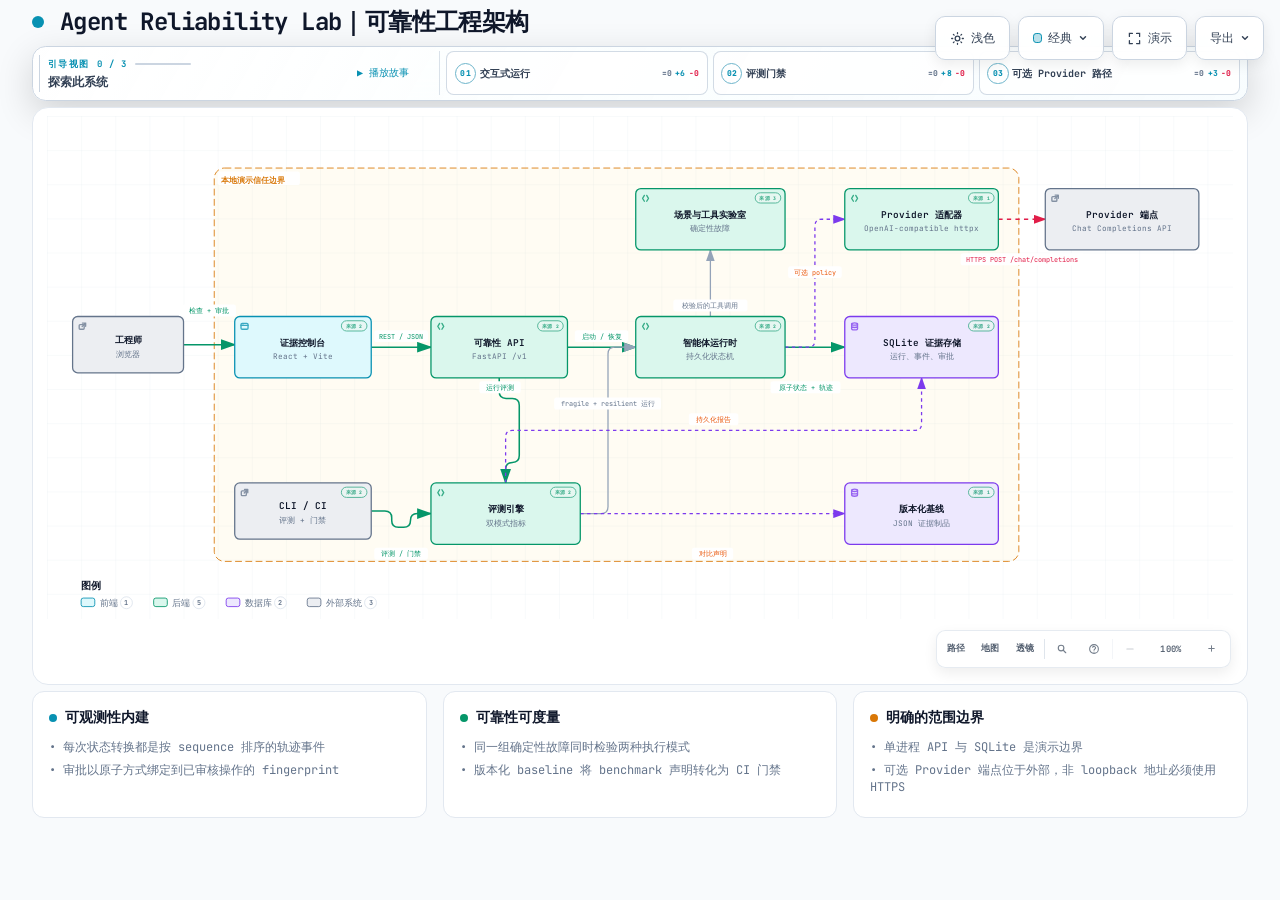
==== docs/architecture/agent-reliability-lab-architecture.html @ 61682da9 "feat: publish Simplified Chinese edition" ====
<!DOCTYPE html>
<html lang="zh-CN" data-theme="dark" data-preset="classic">
<head>
  <meta charset="UTF-8">
  <meta name="viewport" content="width=device-width, initial-scale=1.0">
  <meta name="generator" content="archify 2.16.0-dev.0">
  <title>Agent Reliability Lab｜可靠性工程架构</title>
  <script>
    // Resolve the theme before first paint so light-preference users don't
    // see a dark flash. The toolbar script below re-applies with UI state.
    (function () {
      try {
        var theme = null;
        try {
          var param = new URLSearchParams(window.location.search).get('theme');
          if (param === 'light' || param === 'dark') theme = param;
          if (new URLSearchParams(window.location.search).get('embed') === '1') {
            document.documentElement.setAttribute('data-embed', 'true');
          }
          if (new URLSearchParams(window.location.search).get('present') === '1') {
            document.documentElement.setAttribute('data-present', 'true');
          }
        } catch (_) {}
        if (!theme) {
          try { theme = localStorage.getItem('archify-theme'); } catch (_) {}
        }
        if (theme !== 'light' && theme !== 'dark') {
          theme = window.matchMedia('(prefers-color-scheme: light)').matches ? 'light' : 'dark';
        }
        document.documentElement.setAttribute('data-theme', theme);
      } catch (_) {}
    })();
  </script>
  <!-- Async font load: a blackholed network must not block first paint.
       The body font stack falls back to system monospace until it lands. -->
  <link rel="preconnect" href="https://fonts.gstatic.com" crossorigin>
  <link href="https://fonts.googleapis.com/css2?family=JetBrains+Mono:wght@400;500;600;700&display=swap"
        rel="stylesheet" media="print" onload="this.media='all'">
  <noscript>
    <link href="https://fonts.googleapis.com/css2?family=JetBrains+Mono:wght@400;500;600;700&display=swap" rel="stylesheet">
  </noscript>
  <style>
    /* ==========================================================
       THEME VARIABLES — switch by toggling [data-theme] on <html>
       ========================================================== */
    :root,
    [data-theme="dark"] {
      --bg: #020617;
      --grid: #1e293b;
      --text: #ffffff;
      --text-muted: #94a3b8;
      --text-dim: #475569;
      /* UI chrome and menu hints need more contrast than SVG .t-dim accents */
      --text-faint: #7d8da1;

      --panel: rgba(15, 23, 42, 0.5);
      --panel-border: #1e293b;
      --lane-fill: rgba(15, 23, 42, 0.22);
      --lane-stroke: #334155;

      --arrow: #64748b;
      --arrow-emphasis: #34d399;

      /* Opaque mask color used behind semi-transparent component fills
         so the arrows drawn underneath are properly hidden. */
      --mask: #0f172a;

      --frontend-fill:    rgba(8, 51, 68, 0.4);
      --frontend-stroke:  #22d3ee;
      --backend-fill:     rgba(6, 78, 59, 0.4);
      --backend-stroke:   #34d399;
      --database-fill:    rgba(76, 29, 149, 0.4);
      --database-stroke:  #a78bfa;
      --cloud-fill:       rgba(120, 53, 15, 0.3);
      --cloud-stroke:     #fbbf24;
      --security-fill:    rgba(136, 19, 55, 0.4);
      --security-stroke:  #fb7185;
      --messagebus-fill:  rgba(251, 146, 60, 0.3);
      --messagebus-stroke:#fb923c;
      --external-fill:    rgba(30, 41, 59, 0.5);
      --external-stroke:  #94a3b8;

      --toolbar-bg:       rgba(15, 23, 42, 0.8);
      --toolbar-border:   #334155;
      --toolbar-text:     #e2e8f0;
      --toolbar-hover:    rgba(15, 23, 42, 0.95);
      --toolbar-menu-bg:  #0f172a;
    }

    [data-theme="light"] {
      --bg: #f8fafc;
      --grid: #e2e8f0;
      --text: #0f172a;
      --text-muted: #64748b;
      --text-dim: #94a3b8;
      --text-faint: #64748b;

      --panel: #ffffff;
      --panel-border: #e2e8f0;
      --lane-fill: rgba(248, 250, 252, 0.65);
      --lane-stroke: #cbd5e1;

      --arrow: #94a3b8;
      --arrow-emphasis: #059669;

      --mask: #ffffff;

      --frontend-fill:    rgba(34, 211, 238, 0.15);
      --frontend-stroke:  #0891b2;
      --backend-fill:     rgba(52, 211, 153, 0.18);
      --backend-stroke:   #059669;
      --database-fill:    rgba(167, 139, 250, 0.2);
      --database-stroke:  #7c3aed;
      --cloud-fill:       rgba(251, 191, 36, 0.18);
      --cloud-stroke:     #d97706;
      --security-fill:    rgba(251, 113, 133, 0.15);
      --security-stroke:  #e11d48;
      --messagebus-fill:  rgba(251, 146, 60, 0.15);
      --messagebus-stroke:#ea580c;
      --external-fill:    rgba(148, 163, 184, 0.18);
      --external-stroke:  #64748b;

      --toolbar-bg:       rgba(255, 255, 255, 0.92);
      --toolbar-border:   #cbd5e1;
      --toolbar-text:     #334155;
      --toolbar-hover:    #ffffff;
      --toolbar-menu-bg:  #ffffff;
    }

    /* ==========================================================
       SIGNAL FLOW — an opt-in, motion-forward visual preset.
       The variables also target a standalone exported SVG, whose
       root carries data-preset and data-theme directly.
       ========================================================== */
    [data-preset="signal-flow"][data-theme="dark"] {
      --bg: #030711;
      --grid: #15233a;
      --panel: rgba(6, 14, 28, 0.78);
      --panel-border: #1d3350;
      --lane-fill: rgba(9, 22, 40, 0.5);
      --lane-stroke: #2c4564;
      --text: #f5fbff;
      --text-muted: #9eb0c7;
      --text-dim: #52667f;
      --text-faint: #7890ad;
      --mask: #07101e;
      --frontend-fill: rgba(6, 182, 212, 0.14);
      --frontend-stroke: #67e8f9;
      --backend-fill: rgba(16, 185, 129, 0.14);
      --backend-stroke: #5eead4;
      --database-fill: rgba(139, 92, 246, 0.16);
      --database-stroke: #c4b5fd;
      --cloud-fill: rgba(245, 158, 11, 0.13);
      --cloud-stroke: #fcd34d;
      --security-fill: rgba(244, 63, 94, 0.13);
      --security-stroke: #fda4af;
      --messagebus-fill: rgba(249, 115, 22, 0.13);
      --messagebus-stroke: #fdba74;
      --external-fill: rgba(71, 85, 105, 0.24);
      --external-stroke: #a5b4c7;
      --arrow: #7890ad;
      --arrow-emphasis: #2dd4bf;
      --toolbar-bg: rgba(7, 16, 30, 0.86);
      --toolbar-border: #29415f;
      --toolbar-menu-bg: #07101e;
    }

    [data-preset="signal-flow"][data-theme="light"] {
      --bg: #f4f9fc;
      --grid: #d4e5ee;
      --panel: rgba(255, 255, 255, 0.82);
      --panel-border: #bfd5e2;
      --lane-fill: rgba(232, 243, 248, 0.62);
      --lane-stroke: #a9c5d5;
      --text: #102638;
      --text-muted: #587287;
      --text-dim: #8aa2b4;
      --text-faint: #668397;
      --mask: #ffffff;
      --frontend-fill: rgba(6, 182, 212, 0.09);
      --frontend-stroke: #0789a1;
      --backend-fill: rgba(5, 150, 105, 0.09);
      --backend-stroke: #087f69;
      --database-fill: rgba(124, 58, 237, 0.09);
      --database-stroke: #7254c7;
      --cloud-fill: rgba(217, 119, 6, 0.08);
      --cloud-stroke: #b9670b;
      --security-fill: rgba(225, 29, 72, 0.08);
      --security-stroke: #c53a59;
      --messagebus-fill: rgba(234, 88, 12, 0.08);
      --messagebus-stroke: #c65f27;
      --external-fill: rgba(100, 116, 139, 0.1);
      --external-stroke: #607a8c;
      --arrow: #7b97aa;
      --arrow-emphasis: #0d9488;
    }

    /* ==========================================================
       BLUEPRINT — a review-first drafting preset for deployment,
       infrastructure, and technical design documentation. It keeps
       the same semantic palette and geometry while trading glow for
       precise grid contrast, squared materials, and drafting marks.
       ========================================================== */
    [data-preset="blueprint"][data-theme="dark"] {
      --bg: #06131f;
      --grid: #17425a;
      --panel: rgba(7, 27, 43, 0.9);
      --panel-border: #27627f;
      --lane-fill: rgba(10, 43, 66, 0.36);
      --lane-stroke: #34799a;
      --text: #e3f6ff;
      --text-muted: #91b8ca;
      --text-dim: #557e92;
      --text-faint: #739caf;
      --mask: #0a2031;
      --frontend-fill: rgba(26, 157, 193, 0.14);
      --frontend-stroke: #66d9ef;
      --backend-fill: rgba(31, 155, 124, 0.13);
      --backend-stroke: #69dfbd;
      --database-fill: rgba(120, 105, 196, 0.14);
      --database-stroke: #b4a8ff;
      --cloud-fill: rgba(197, 145, 43, 0.13);
      --cloud-stroke: #ffd166;
      --security-fill: rgba(199, 76, 104, 0.13);
      --security-stroke: #ff8da1;
      --messagebus-fill: rgba(207, 112, 49, 0.13);
      --messagebus-stroke: #ffad66;
      --external-fill: rgba(84, 119, 139, 0.18);
      --external-stroke: #a7cad9;
      --arrow: #78a3b7;
      --arrow-emphasis: #64dfc1;
      --toolbar-bg: rgba(7, 28, 45, 0.92);
      --toolbar-border: #34799a;
      --toolbar-text: #d8f3ff;
      --toolbar-hover: rgba(18, 58, 83, 0.95);
      --toolbar-menu-bg: #0a2031;
    }

    [data-preset="blueprint"][data-theme="light"] {
      --bg: #edf7fa;
      --grid: #b5d5e1;
      --panel: rgba(249, 253, 255, 0.94);
      --panel-border: #78aabd;
      --lane-fill: rgba(210, 232, 240, 0.42);
      --lane-stroke: #83b2c4;
      --text: #123344;
      --text-muted: #4e7486;
      --text-dim: #86a6b4;
      --text-faint: #668c9d;
      --mask: #f9fdff;
      --frontend-fill: rgba(8, 145, 178, 0.08);
      --frontend-stroke: #087f9c;
      --backend-fill: rgba(5, 128, 101, 0.08);
      --backend-stroke: #08755f;
      --database-fill: rgba(100, 75, 180, 0.08);
      --database-stroke: #6757a8;
      --cloud-fill: rgba(181, 120, 15, 0.08);
      --cloud-stroke: #a86609;
      --security-fill: rgba(190, 48, 80, 0.07);
      --security-stroke: #b32f50;
      --messagebus-fill: rgba(196, 81, 22, 0.07);
      --messagebus-stroke: #b65120;
      --external-fill: rgba(79, 112, 128, 0.08);
      --external-stroke: #506f7e;
      --arrow: #6d93a5;
      --arrow-emphasis: #087f69;
      --toolbar-bg: rgba(247, 252, 254, 0.94);
      --toolbar-border: #8ab5c5;
      --toolbar-text: #294f61;
      --toolbar-hover: #ffffff;
      --toolbar-menu-bg: #f9fdff;
    }

    /* ==========================================================
       EDITORIAL — a warm, publication-minded preset for design
       reviews, launch notes, and documentation. The diagram keeps
       the same semantic palette and exact geometry, but trades
       software chrome for paper, ink, ruled structure, and one
       restrained vermilion accent.
       ========================================================== */
    [data-preset="editorial"][data-theme="dark"] {
      --bg: #181611;
      --grid: #39342a;
      --panel: rgba(35, 31, 24, 0.96);
      --panel-border: #625a4a;
      --lane-fill: rgba(52, 46, 35, 0.46);
      --lane-stroke: #726957;
      --text: #f4eddf;
      --text-muted: #b9ae9b;
      --text-dim: #776e60;
      --text-faint: #9d917e;
      --mask: #231f18;
      --frontend-fill: rgba(43, 133, 142, 0.16);
      --frontend-stroke: #7fc6c7;
      --backend-fill: rgba(63, 132, 92, 0.16);
      --backend-stroke: #8fc29e;
      --database-fill: rgba(117, 91, 141, 0.17);
      --database-stroke: #c0a4d0;
      --cloud-fill: rgba(170, 119, 49, 0.16);
      --cloud-stroke: #d8ad68;
      --security-fill: rgba(157, 69, 65, 0.17);
      --security-stroke: #df9085;
      --messagebus-fill: rgba(174, 79, 42, 0.16);
      --messagebus-stroke: #df946f;
      --external-fill: rgba(126, 115, 96, 0.18);
      --external-stroke: #b8ad99;
      --arrow: #948978;
      --arrow-emphasis: #dd6b3d;
      --toolbar-bg: rgba(35, 31, 24, 0.92);
      --toolbar-border: #625a4a;
      --toolbar-text: #eee5d5;
      --toolbar-hover: #302a20;
      --toolbar-menu-bg: #231f18;
    }

    [data-preset="editorial"][data-theme="light"] {
      --bg: #f2eee5;
      --grid: #d8d0c2;
      --panel: rgba(251, 248, 241, 0.97);
      --panel-border: #c4b9a6;
      --lane-fill: rgba(229, 221, 207, 0.42);
      --lane-stroke: #b8aa94;
      --text: #242018;
      --text-muted: #6f6658;
      --text-dim: #a09788;
      --text-faint: #817767;
      --mask: #fbf8f1;
      --frontend-fill: rgba(31, 117, 126, 0.09);
      --frontend-stroke: #287e84;
      --backend-fill: rgba(42, 119, 75, 0.09);
      --backend-stroke: #397b53;
      --database-fill: rgba(105, 75, 130, 0.09);
      --database-stroke: #765d86;
      --cloud-fill: rgba(157, 103, 31, 0.1);
      --cloud-stroke: #9a671f;
      --security-fill: rgba(153, 58, 52, 0.09);
      --security-stroke: #9e463f;
      --messagebus-fill: rgba(182, 70, 27, 0.09);
      --messagebus-stroke: #ad4b25;
      --external-fill: rgba(101, 91, 75, 0.09);
      --external-stroke: #746b5e;
      --arrow: #8a806f;
      --arrow-emphasis: #bb4c23;
      --toolbar-bg: rgba(251, 248, 241, 0.94);
      --toolbar-border: #c4b9a6;
      --toolbar-text: #40392f;
      --toolbar-hover: #fffdf8;
      --toolbar-menu-bg: #fbf8f1;
    }

    * { margin: 0; padding: 0; box-sizing: border-box; }

    body {
      font-family: 'JetBrains Mono', ui-monospace, SFMono-Regular, Menlo, Consolas, 'DejaVu Sans Mono', 'Liberation Mono', 'Noto Sans Mono CJK SC', 'PingFang SC', 'Hiragino Sans GB', 'Microsoft YaHei', monospace;
      background: var(--bg);
      min-height: 100vh;
      padding: 2rem;
      color: var(--text);
      transition: background 0.2s ease, color 0.2s ease;
    }

    html[data-preset="signal-flow"] body {
      background-image:
        radial-gradient(circle at 18% -8%, rgba(34, 211, 238, 0.14), transparent 34rem),
        radial-gradient(circle at 92% 18%, rgba(139, 92, 246, 0.12), transparent 30rem);
      background-attachment: fixed;
    }
    html[data-preset="signal-flow"][data-theme="light"] body {
      background-image:
        radial-gradient(circle at 18% -8%, rgba(6, 182, 212, 0.12), transparent 34rem),
        radial-gradient(circle at 92% 18%, rgba(139, 92, 246, 0.08), transparent 30rem);
    }
    html[data-preset="blueprint"] body {
      background-image:
        linear-gradient(var(--grid) 1px, transparent 1px),
        linear-gradient(90deg, var(--grid) 1px, transparent 1px);
      background-size: 32px 32px;
      background-position: -1px -1px;
      background-attachment: fixed;
    }
    html[data-preset="editorial"] body {
      background-image:
        linear-gradient(90deg, transparent 0, transparent 5.4rem, color-mix(in srgb, var(--security-stroke) 18%, transparent) 5.4rem, color-mix(in srgb, var(--security-stroke) 18%, transparent) calc(5.4rem + 1px), transparent calc(5.4rem + 1px)),
        repeating-linear-gradient(0deg, transparent 0, transparent 31px, color-mix(in srgb, var(--grid) 36%, transparent) 31px, color-mix(in srgb, var(--grid) 36%, transparent) 32px);
      background-attachment: fixed;
    }

    /* Gallery/embed mode keeps the generated artifact as the source of truth
       while presenting only its diagram surface inside a proof card. */
    html[data-embed="true"] body {
      min-height: 0;
      padding: 0;
      overflow: hidden;
      background: var(--bg);
      background-image: none;
    }
    html[data-embed="true"] .toolbar,
    html[data-embed="true"] .header,
    html[data-embed="true"] .cards,
    html[data-embed="true"] .diagram-nav,
    html[data-embed="true"] .overview-map,
    html[data-embed="true"] .focus-chip,
    html[data-embed="true"] .route-probe,
    html[data-embed="true"] .semantic-lens,
    html[data-embed="true"] .diagram-guide,
    html[data-embed="true"] .node-finder,
    html[data-embed="true"] .guided-views { display: none !important; }
    html[data-embed="true"] .container { max-width: none; }
    html[data-embed="true"] .diagram-container {
      padding: 0.5rem;
      border: 0;
      border-radius: 0;
      box-shadow: none;
    }
    html[data-embed="true"] .diagram-container svg { min-width: 0; }

    /* Share Chapter Cue lives in the HTML viewer layer, not inside the SVG.
       It gives one-shot embeds a title, authored note, truthful stop order,
       and lifecycle state while canonical diagram geometry stays untouched. */
    .share-chapter-cue { display: none; }
    html[data-embed="true"][data-share-playback="true"] .share-chapter-cue:not([hidden]),
    html[data-embed="true"][data-share-moment="true"] .share-chapter-cue:not([hidden]) {
      position: absolute;
      z-index: 18;
      top: 0.85rem;
      left: 50%;
      display: grid;
      grid-template-columns: auto minmax(9rem, 13.5rem) minmax(0, 1fr);
      align-items: center;
      gap: 0.45rem 0.85rem;
      width: min(52rem, calc(100% - 1.5rem));
      min-height: 3.35rem;
      padding: 0.55rem 0.75rem 0.65rem;
      overflow: hidden;
      border: 1px solid color-mix(in srgb, var(--frontend-stroke) 42%, var(--toolbar-border));
      border-radius: 0.75rem;
      background:
        linear-gradient(115deg, color-mix(in srgb, var(--frontend-fill) 52%, transparent), transparent 45%),
        color-mix(in srgb, var(--toolbar-menu-bg) 92%, transparent);
      color: var(--toolbar-text);
      box-shadow: 0 14px 42px rgba(0, 0, 0, 0.3), inset 0 1px 0 rgba(255, 255, 255, 0.045);
      backdrop-filter: blur(16px);
      pointer-events: none;
      animation: archify-share-cue-enter 280ms cubic-bezier(0.22, 1, 0.36, 1) both;
    }
    html[data-preset="blueprint"] .share-chapter-cue {
      border-radius: 0.2rem;
      background:
        linear-gradient(90deg, color-mix(in srgb, var(--frontend-fill) 46%, transparent), transparent 36%),
        var(--toolbar-menu-bg);
      box-shadow: 0 10px 28px rgba(0, 0, 0, 0.2);
      backdrop-filter: none;
    }
    html[data-preset="editorial"] .share-chapter-cue {
      border-color: var(--panel-border);
      background:
        linear-gradient(90deg, color-mix(in srgb, var(--security-fill) 58%, transparent), transparent 42%),
        var(--toolbar-menu-bg);
      box-shadow: 0 10px 30px color-mix(in srgb, #000 18%, transparent);
      backdrop-filter: none;
    }
    html[data-preset="editorial"] .share-chapter-state { color: var(--arrow-emphasis); }
    html[data-preset="editorial"] .share-chapter-state::before {
      border-radius: 0;
      box-shadow: none;
      transform: rotate(45deg) scale(0.8);
    }
    .share-chapter-index {
      display: grid;
      gap: 0.12rem;
      min-width: 5rem;
      padding-right: 0.75rem;
      border-right: 1px solid var(--toolbar-border);
    }
    .share-chapter-state {
      display: inline-flex;
      align-items: center;
      gap: 0.36rem;
      color: var(--frontend-stroke);
      font-size: 0.5rem;
      font-weight: 800;
      letter-spacing: 0.14em;
      text-transform: uppercase;
    }
    .share-chapter-state::before {
      width: 0.38rem;
      height: 0.38rem;
      border-radius: 50%;
      background: currentColor;
      box-shadow: 0 0 10px currentColor;
      content: '';
    }
    .share-chapter-cue[data-state="playing"] .share-chapter-state::before {
      animation: archify-share-cue-pulse 1.15s ease-in-out infinite;
    }
    .share-chapter-count {
      color: var(--text-faint);
      font-size: 0.5rem;
      font-weight: 700;
      letter-spacing: 0.08em;
      text-transform: uppercase;
    }
    .share-chapter-copy { min-width: 0; }
    .share-chapter-copy strong,
    .share-chapter-copy small,
    .share-chapter-route {
      display: block;
      overflow: hidden;
      text-overflow: ellipsis;
      white-space: nowrap;
    }
    .share-chapter-copy strong {
      color: var(--toolbar-text);
      font-size: 0.6875rem;
      line-height: 1.35;
    }
    .share-chapter-copy small {
      margin-top: 0.08rem;
      color: var(--text-muted);
      font-size: 0.5rem;
      line-height: 1.35;
    }
    .share-chapter-route {
      color: color-mix(in srgb, var(--frontend-stroke) 76%, var(--text-muted));
      font-size: 0.5625rem;
      font-weight: 650;
      letter-spacing: 0.015em;
      text-align: right;
    }
    .share-chapter-progress {
      position: absolute;
      right: 0;
      bottom: 0;
      left: 0;
      height: 2px;
      overflow: hidden;
      background: color-mix(in srgb, var(--toolbar-border) 72%, transparent);
    }
    .share-chapter-progress span {
      display: block;
      width: 100%;
      height: 100%;
      background: linear-gradient(90deg, var(--frontend-stroke), var(--database-stroke));
      box-shadow: 0 0 12px var(--frontend-stroke);
      transform: scaleX(0);
      transform-origin: left center;
    }

    /* Presentation Stage is a viewer-only layer: it gives the live diagram
       the viewport while keeping guided views, theme, focus, and exports real.
       Embed mode wins when both query parameters are present. */
    html[data-present="true"]:not([data-embed="true"]) body {
      height: 100dvh;
      min-height: 0;
      padding: 1rem;
      overflow: hidden;
    }
    html[data-present="true"]:not([data-embed="true"]) .container {
      display: flex;
      flex-direction: column;
      gap: 0.75rem;
      width: 100%;
      max-width: none;
      height: calc(100dvh - 2rem);
    }
    html[data-present="true"]:not([data-embed="true"]) .header {
      flex: none;
      min-width: 0;
      margin: 0;
      padding-right: 23rem;
    }
    html[data-present="true"]:not([data-embed="true"]) .header-row { margin-bottom: 0.25rem; }
    html[data-present="true"]:not([data-embed="true"]) .subtitle {
      overflow: hidden;
      text-overflow: ellipsis;
      white-space: nowrap;
    }
    html[data-present="true"]:not([data-embed="true"]) .guided-views {
      flex: none;
      margin-bottom: 0;
    }
    html[data-present="true"]:not([data-embed="true"]) .diagram-container {
      display: flex;
      flex: 1 1 auto;
      align-items: center;
      justify-content: center;
      min-height: 0;
      padding: 0.75rem;
      padding-bottom: calc(0.75rem + var(--archify-nav-reserve));
    }
    html[data-present="true"]:not([data-embed="true"]) .diagram-container > svg {
      flex: 1 1 auto;
      height: 100%;
      min-height: 0;
      width: 100%;
      min-width: 0;
    }
    html[data-present="true"]:not([data-embed="true"]) .cards { display: none; }
    html[data-present="true"]:not([data-embed="true"]) #btn-present {
      border-color: var(--frontend-stroke);
      color: var(--frontend-stroke);
    }

    /* The reader owns only the outer scale. Wide diagrams keep one authored
       SVG/viewBox while the runtime chooses a desktop width from the actual
       vertical budget. This avoids device-specific files and breakpoint
       jumps between a laptop and a tall monitor. */
    .container {
      width: 100%;
      max-width: var(--archify-reader-width, 1440px);
      margin: 0 auto;
    }
    @media (min-width: 768px) and (max-height: 920px) {
      .header { margin-bottom: 1rem; }
      .diagram-container { padding: 1rem; }
      .cards { margin-top: 1rem; }
      .card { padding: 1rem; }
    }

    .header { margin-bottom: 1.5rem; padding-right: 29.5rem; }

    html[data-preset="signal-flow"] .header,
    html[data-preset="blueprint"] .header,
    html[data-preset="editorial"] .header { padding-right: 29.5rem; }

    .header-row {
      display: flex;
      align-items: center;
      gap: 1rem;
      margin-bottom: 0.5rem;
    }

    .pulse-dot {
      width: 12px;
      height: 12px;
      background: var(--frontend-stroke);
      border-radius: 50%;
      animation: none;
    }

    html[data-motion-capable="true"] .pulse-dot { animation: pulse 2s infinite; }

    @keyframes pulse {
      0%, 100% { opacity: 1; }
      50% { opacity: 0.5; }
    }

    h1 {
      font-size: 1.5rem;
      font-weight: 700;
      letter-spacing: -0.025em;
    }

    .subtitle {
      color: var(--text-muted);
      font-size: 0.875rem;
      margin-left: 1.75rem;
    }

    html[data-preset="signal-flow"] .header-row::after {
      content: attr(data-preset-badge-signal-flow);
      margin-left: auto;
      color: var(--frontend-stroke);
      border: 1px solid var(--frontend-stroke);
      border-radius: 999px;
      padding: 0.28rem 0.6rem;
      font-size: 0.625rem;
      letter-spacing: 0.12em;
      opacity: 0.82;
      box-shadow: 0 0 20px rgba(34, 211, 238, 0.12);
      white-space: nowrap;
    }

    html[data-preset="blueprint"] .pulse-dot {
      width: 10px;
      height: 10px;
      border: 1px solid var(--frontend-stroke);
      border-radius: 1px;
      background: transparent;
      box-shadow: inset 0 0 0 2px var(--bg);
      transform: rotate(45deg);
      animation: none;
    }
    html[data-preset="blueprint"] .header-row::after {
      content: attr(data-preset-badge-blueprint);
      margin-left: auto;
      padding: 0.28rem 0.55rem;
      border-top: 1px solid var(--frontend-stroke);
      border-bottom: 1px solid var(--frontend-stroke);
      color: var(--frontend-stroke);
      font-size: 0.5625rem;
      font-weight: 700;
      letter-spacing: 0.14em;
      white-space: nowrap;
    }

    html[data-preset="editorial"] h1,
    html[data-preset="editorial"] .card h3 {
      font-family: Georgia, 'Times New Roman', 'Songti SC', STSong, serif;
      letter-spacing: -0.02em;
    }
    html[data-preset="editorial"] h1 { font-size: 1.72rem; font-weight: 600; }
    html[data-preset="editorial"] .pulse-dot {
      width: 9px;
      height: 9px;
      border: 1px solid var(--arrow-emphasis);
      border-radius: 0;
      background: var(--arrow-emphasis);
      box-shadow: 0 0 0 3px color-mix(in srgb, var(--arrow-emphasis) 14%, transparent);
      transform: rotate(45deg);
      animation: none;
    }
    html[data-preset="editorial"] .header-row::after {
      content: attr(data-preset-badge-editorial);
      margin-left: auto;
      padding: 0.32rem 0 0.24rem;
      border-bottom: 2px solid var(--arrow-emphasis);
      color: var(--arrow-emphasis);
      font-family: Georgia, 'Times New Roman', serif;
      font-size: 0.625rem;
      font-style: italic;
      font-weight: 600;
      letter-spacing: 0.08em;
      white-space: nowrap;
    }

    .diagram-container {
      --archify-nav-reserve: 0px;
      background: var(--panel);
      border-radius: 1rem;
      border: 1px solid var(--panel-border);
      padding: 1.5rem;
      padding-bottom: calc(1.5rem + var(--archify-nav-reserve));
      overflow: hidden;
      position: relative;
    }

    html[data-preset="signal-flow"] .diagram-container {
      position: relative;
      overflow: hidden;
      background: linear-gradient(180deg, rgba(8, 20, 38, 0.82), rgba(3, 8, 18, 0.94));
      box-shadow: inset 0 1px 0 rgba(255, 255, 255, 0.04), 0 28px 80px rgba(0, 0, 0, 0.34);
    }
    html[data-preset="signal-flow"][data-theme="light"] .diagram-container {
      background: linear-gradient(180deg, rgba(255, 255, 255, 0.9), rgba(237, 246, 250, 0.94));
      box-shadow: inset 0 1px 0 rgba(255, 255, 255, 0.72), 0 24px 60px rgba(45, 78, 99, 0.12);
    }
    html[data-preset="blueprint"] .diagram-container {
      border-color: var(--panel-border);
      border-radius: 0.35rem;
      background: var(--panel);
      box-shadow:
        inset 0 0 0 1px color-mix(in srgb, var(--panel-border) 34%, transparent),
        0 18px 48px rgba(0, 0, 0, 0.16);
    }
    html[data-preset="blueprint"] .diagram-container::after {
      content: "";
      position: absolute;
      z-index: 10;
      inset: 0.7rem;
      pointer-events: none;
      background:
        linear-gradient(var(--frontend-stroke), var(--frontend-stroke)) left top / 1.35rem 1px no-repeat,
        linear-gradient(var(--frontend-stroke), var(--frontend-stroke)) left top / 1px 1.35rem no-repeat,
        linear-gradient(var(--frontend-stroke), var(--frontend-stroke)) right top / 1.35rem 1px no-repeat,
        linear-gradient(var(--frontend-stroke), var(--frontend-stroke)) right top / 1px 1.35rem no-repeat,
        linear-gradient(var(--frontend-stroke), var(--frontend-stroke)) left bottom / 1.35rem 1px no-repeat,
        linear-gradient(var(--frontend-stroke), var(--frontend-stroke)) left bottom / 1px 1.35rem no-repeat,
        linear-gradient(var(--frontend-stroke), var(--frontend-stroke)) right bottom / 1.35rem 1px no-repeat,
        linear-gradient(var(--frontend-stroke), var(--frontend-stroke)) right bottom / 1px 1.35rem no-repeat;
      opacity: 0.58;
    }
    html[data-preset="editorial"] .diagram-container {
      overflow: hidden;
      border-color: var(--panel-border);
      border-radius: 0.38rem;
      background:
        linear-gradient(90deg, color-mix(in srgb, var(--security-fill) 58%, transparent), transparent 12%),
        var(--panel);
      box-shadow:
        0 1px 0 color-mix(in srgb, var(--text) 6%, transparent),
        0 18px 48px color-mix(in srgb, #000 19%, transparent);
    }
    html[data-preset="editorial"] .diagram-container::after {
      position: absolute;
      z-index: 10;
      top: 0.72rem;
      right: 1.25rem;
      padding: 0.2rem 0.52rem;
      border: 1px solid var(--panel-border);
      background: var(--panel);
      color: var(--arrow-emphasis);
      content: attr(data-preset-badge-editorial-plate);
      font-family: Georgia, 'Times New Roman', serif;
      font-size: 0.52rem;
      font-style: italic;
      font-weight: 600;
      letter-spacing: 0.09em;
      pointer-events: none;
    }
    html[data-embed="true"][data-preset="editorial"] .diagram-container::after { display: none; }
    html[data-motion-capable="true"][data-preset="signal-flow"][data-ambient-motion="running"] .diagram-container::before {
      content: "";
      position: absolute;
      inset: 0;
      pointer-events: none;
      background: linear-gradient(115deg, transparent 28%, rgba(103, 232, 249, 0.035) 48%, transparent 68%);
      transform: translateX(-70%);
      animation: archify-signal-scan 4.8s ease-in-out 1 both;
    }

    /* Motion Governor gives the reader a real static state and gives the
       strongest semantic action the only motion budget. Atmosphere resets to
       its authored base instead of freezing mid-cycle. Static artifacts never
       start a decorative pulse or scan. */
    html:not([data-motion-capable="true"]) svg[data-animation="trace"] [data-animate] {
      animation: none !important;
    }
    html[data-motion="still"] .pulse-dot,
    html[data-motion="still"] .diagram-container::before,
    html[data-motion="still"] svg[data-animation="trace"] [data-animate],
    html[data-motion-owner] .pulse-dot,
    html[data-motion-owner] .diagram-container::before,
    html[data-motion-owner] svg[data-animation="trace"] [data-animate],
    html[data-embed="true"] .pulse-dot,
    html[data-embed="true"] .diagram-container::before,
    html[data-share-playback="true"] .pulse-dot,
    html[data-share-playback="true"] .diagram-container::before,
    html[data-document-hidden="true"] .pulse-dot,
    html[data-document-hidden="true"] .diagram-container::before,
    html[data-document-hidden="true"] svg[data-animation="trace"] [data-animate] {
      animation: none !important;
    }
    html[data-motion="still"] .diagram-container::before,
    html[data-motion-owner] .diagram-container::before,
    html[data-embed="true"] .diagram-container::before,
    html[data-share-playback="true"] .diagram-container::before {
      opacity: 0;
    }
    html[data-motion="still"] .guided-view-progress span,
    html[data-motion="still"] .guided-story-caption,
    html[data-motion="still"] .story-trail-flow,
    html[data-motion="still"] .intent-trace-flow,
    html[data-motion="still"] .route-probe-flow,
    html[data-motion="still"] .route-journey-flow,
    html[data-motion="still"] .semantic-lens-flow,
    html[data-motion="still"] .diagram-guide,
    html[data-motion="still"] [data-story-step],
    html[data-motion="still"] .overview-map-live,
    html[data-motion="still"] .guided-view-stop,
    html[data-motion="still"] .share-chapter-cue,
    html[data-motion="still"] .share-chapter-state::before,
    html[data-motion="still"] .share-chapter-progress span,
    html[data-document-hidden="true"] .guided-view-progress span,
    html[data-document-hidden="true"] .story-trail-flow,
    html[data-document-hidden="true"] .intent-trace-flow,
    html[data-document-hidden="true"] .route-probe-flow,
    html[data-document-hidden="true"] .route-journey-flow,
    html[data-document-hidden="true"] .semantic-lens-flow,
    html[data-document-hidden="true"] .diagram-guide,
    html[data-document-hidden="true"] [data-story-step],
    html[data-document-hidden="true"] .overview-map-live,
    html[data-document-hidden="true"] .guided-view-stop,
    html[data-document-hidden="true"] .share-chapter-cue,
    html[data-document-hidden="true"] .share-chapter-state::before,
    html[data-document-hidden="true"] .share-chapter-progress span {
      animation: none !important;
    }
    html[data-motion="still"] .guided-view-progress span {
      transform: scaleX(1) !important;
    }
    html[data-motion="still"] svg[data-story-playing="true"] .story-trail-flow {
      stroke-dasharray: none;
      stroke-dashoffset: 0;
      opacity: 0.55;
    }
    html[data-motion="still"] .intent-trace-flow,
    html[data-motion="still"] .route-probe-flow {
      stroke-dasharray: none;
      stroke-dashoffset: 0;
      opacity: 0.72;
    }
    html[data-motion="still"] .route-journey-overlay,
    html[data-document-hidden="true"] .route-journey-overlay { display: none !important; }
    html[data-motion="still"] .relationship-pulse-overlay,
    html[data-motion="still"] .story-carrier-overlay,
    html[data-document-hidden="true"] .story-carrier-overlay { display: none !important; }
    html[data-motion="still"] .chapter-handoff-overlay { display: none !important; }
    html[data-motion="still"] .chapter-handoff-anchor { animation: none !important; }
    html[data-motion="still"] .guided-view-chapter,
    html[data-motion="still"] svg [data-node-id],
    html[data-motion="still"] svg [data-edge-from],
    html[data-motion="still"] svg [data-detail],
    html[data-motion="still"] svg [data-detail-anchor],
    html[data-motion="still"] svg [data-legend-hit],
    html[data-motion="still"] svg {
      transition: none !important;
    }

    svg {
      width: 100%;
      min-width: min(900px, 100%);
      display: block;
      transform-origin: 0 0;
      transition: transform 0.18s ease;
    }

    .diagram-container.is-camera-moving svg {
      transition: transform 0.42s cubic-bezier(0.22, 1, 0.36, 1);
    }
    .diagram-container.is-camera-transaction svg { transition: none; }
    .diagram-container.is-pannable { cursor: grab; }
    .diagram-container.is-panning { cursor: grabbing; user-select: none; }
    .diagram-container.is-panning svg { transition: none; }

    .diagram-nav {
      position: absolute;
      right: 1rem;
      bottom: 1rem;
      z-index: 12;
      display: inline-flex;
      align-items: center;
      max-width: calc(100% - 2rem);
      padding: 0.15rem;
      gap: 0;
      overflow-x: auto;
      border: 1px solid color-mix(in srgb, var(--toolbar-border) 48%, transparent);
      border-radius: 0.58rem;
      background: color-mix(in srgb, var(--toolbar-bg) 82%, transparent);
      box-shadow: 0 5px 14px rgba(0, 0, 0, 0.07);
      backdrop-filter: blur(10px);
      scrollbar-width: none;
    }
    .diagram-nav::-webkit-scrollbar { display: none; }
    .diagram-nav button,
    .focus-chip button,
    .guided-views button {
      border: 0;
      background: transparent;
      color: var(--toolbar-text);
      font: inherit;
      cursor: pointer;
    }
    .diagram-nav button {
      min-width: 2rem;
      height: 2rem;
      padding: 0 0.35rem;
      border-radius: 0.35rem;
      color: color-mix(in srgb, var(--toolbar-text) 68%, transparent);
      font-size: 0.56rem;
      font-weight: 600;
      letter-spacing: 0.02em;
      transition: background 0.15s, color 0.15s;
    }
    .diagram-nav button:hover,
    .diagram-nav button:focus-visible,
    .focus-chip button:hover,
    .focus-chip button:focus-visible,
    .guided-views button:hover,
    .guided-views button:focus-visible { background: var(--toolbar-hover); }
    .diagram-nav button:focus-visible,
    .focus-chip button:focus-visible,
    .guided-views button:focus-visible {
      outline: 2px solid var(--frontend-stroke);
      outline-offset: 1px;
    }
    .diagram-nav button:disabled { opacity: 0.38; cursor: default; }
    .diagram-nav button:disabled:hover { background: transparent; }
    .diagram-nav #btn-route-probe,
    .diagram-nav #btn-overview-map,
    .diagram-nav #btn-semantic-lens {
      min-width: auto;
      padding-inline: 0.5rem;
      color: color-mix(in srgb, var(--toolbar-text) 86%, transparent);
      font-weight: 650;
    }
    .diagram-nav #btn-node-finder,
    .diagram-nav [data-view="out"] {
      position: relative;
      margin-left: 0.25rem;
    }
    .diagram-nav #btn-node-finder::before,
    .diagram-nav [data-view="out"]::before {
      position: absolute;
      top: 0.4rem;
      bottom: 0.4rem;
      left: -0.13rem;
      width: 1px;
      background: color-mix(in srgb, var(--toolbar-border) 62%, transparent);
      content: "";
      pointer-events: none;
    }
    .diagram-nav-icon {
      display: block;
      width: 0.72rem;
      height: 0.72rem;
      margin: auto;
      background: currentColor;
      -webkit-mask-position: center;
      -webkit-mask-repeat: no-repeat;
      -webkit-mask-size: contain;
      mask-position: center;
      mask-repeat: no-repeat;
      mask-size: contain;
    }
    .diagram-nav-icon.find {
      -webkit-mask-image: url("data:image/svg+xml,%3Csvg xmlns='http://www.w3.org/2000/svg' viewBox='0 0 20 20'%3E%3Ccircle cx='8.5' cy='8.5' r='4.5' fill='none' stroke='black' stroke-width='1.8'/%3E%3Cpath d='m12 12 4 4' fill='none' stroke='black' stroke-width='1.8' stroke-linecap='round'/%3E%3C/svg%3E");
      mask-image: url("data:image/svg+xml,%3Csvg xmlns='http://www.w3.org/2000/svg' viewBox='0 0 20 20'%3E%3Ccircle cx='8.5' cy='8.5' r='4.5' fill='none' stroke='black' stroke-width='1.8'/%3E%3Cpath d='m12 12 4 4' fill='none' stroke='black' stroke-width='1.8' stroke-linecap='round'/%3E%3C/svg%3E");
    }
    .diagram-nav-icon.guide {
      -webkit-mask-image: url("data:image/svg+xml,%3Csvg xmlns='http://www.w3.org/2000/svg' viewBox='0 0 20 20'%3E%3Ccircle cx='10' cy='10' r='7' fill='none' stroke='black' stroke-width='1.7'/%3E%3Cpath d='M7.8 7.3a2.4 2.4 0 014.6.9c0 1.8-2.4 2-2.4 3.7M10 14.9h.01' fill='none' stroke='black' stroke-width='1.7' stroke-linecap='round'/%3E%3C/svg%3E");
      mask-image: url("data:image/svg+xml,%3Csvg xmlns='http://www.w3.org/2000/svg' viewBox='0 0 20 20'%3E%3Ccircle cx='10' cy='10' r='7' fill='none' stroke='black' stroke-width='1.7'/%3E%3Cpath d='M7.8 7.3a2.4 2.4 0 014.6.9c0 1.8-2.4 2-2.4 3.7M10 14.9h.01' fill='none' stroke='black' stroke-width='1.7' stroke-linecap='round'/%3E%3C/svg%3E");
    }
    .diagram-nav-icon.minus {
      -webkit-mask-image: url("data:image/svg+xml,%3Csvg xmlns='http://www.w3.org/2000/svg' viewBox='0 0 20 20'%3E%3Cpath d='M5 10h10' fill='none' stroke='black' stroke-width='1.8' stroke-linecap='round'/%3E%3C/svg%3E");
      mask-image: url("data:image/svg+xml,%3Csvg xmlns='http://www.w3.org/2000/svg' viewBox='0 0 20 20'%3E%3Cpath d='M5 10h10' fill='none' stroke='black' stroke-width='1.8' stroke-linecap='round'/%3E%3C/svg%3E");
    }
    .diagram-nav-icon.plus {
      -webkit-mask-image: url("data:image/svg+xml,%3Csvg xmlns='http://www.w3.org/2000/svg' viewBox='0 0 20 20'%3E%3Cpath d='M10 5v10M5 10h10' fill='none' stroke='black' stroke-width='1.8' stroke-linecap='round'/%3E%3C/svg%3E");
      mask-image: url("data:image/svg+xml,%3Csvg xmlns='http://www.w3.org/2000/svg' viewBox='0 0 20 20'%3E%3Cpath d='M10 5v10M5 10h10' fill='none' stroke='black' stroke-width='1.8' stroke-linecap='round'/%3E%3C/svg%3E");
    }
    .diagram-nav [data-view="reset"] {
      display: inline-flex;
      align-items: center;
      justify-content: center;
      gap: 0.2rem;
      min-width: 3.1rem;
      padding-inline: 0.35rem;
    }
    .diagram-nav [data-view="reset"][data-detail-visible] {
      min-width: 3.8rem;
    }
    .diagram-nav-detail {
      color: color-mix(in srgb, var(--toolbar-text) 52%, transparent);
      font-size: 0.44rem;
      font-weight: 700;
      line-height: 1;
      letter-spacing: 0.07em;
    }
    .diagram-nav-percent {
      color: color-mix(in srgb, var(--toolbar-text) 84%, transparent);
      font-size: 0.55rem;
      font-weight: 650;
      line-height: 1;
    }
    .diagram-container[data-camera-indicator="true"] .diagram-nav-detail,
    .diagram-container[data-camera-indicator="true"] .diagram-nav-percent { color: var(--frontend-stroke); }
    .diagram-nav #btn-diagram-guide[aria-expanded="true"] {
      color: var(--cloud-stroke);
      background: var(--toolbar-hover);
    }

    /* Semantic Radar is a deliberately simplified, viewer-only overview. It
       uses authored node bounds and the live camera viewport rather than
       cloning the canonical SVG, so IDs, filters, animation, and export state
       stay singular and deterministic. */
    .overview-map {
      position: absolute;
      right: 1rem;
      bottom: calc(4.15rem + var(--archify-nav-reserve));
      z-index: 12;
      width: 11.25rem;
      overflow: hidden;
      border: 1px solid color-mix(in srgb, var(--frontend-stroke) 52%, var(--toolbar-border));
      border-radius: 0.78rem;
      background: var(--toolbar-menu-bg);
      color: var(--toolbar-text);
      box-shadow: 0 16px 42px rgba(0, 0, 0, 0.3);
      backdrop-filter: blur(16px);
      font-size: 0.625rem;
    }
    .overview-map[hidden] { display: none; }
    .overview-map[data-docked="true"] {
      position: fixed;
      right: var(--archify-radar-right, 1rem);
      top: var(--archify-radar-top, 1rem);
      bottom: auto;
    }
    .overview-map[data-docked="true"][data-dock-side="left"] {
      right: auto;
      left: var(--archify-radar-left, 1rem);
    }
    html[data-preset="blueprint"] .overview-map { border-radius: 0.28rem; }
    .overview-map-head {
      display: grid;
      grid-template-columns: auto minmax(0, 1fr) auto;
      align-items: center;
      gap: 0.45rem;
      min-height: 2.25rem;
      padding: 0.42rem 0.48rem 0.38rem 0.55rem;
      border-bottom: 1px solid var(--toolbar-border);
      background: linear-gradient(110deg, color-mix(in srgb, var(--frontend-fill) 45%, transparent), transparent 68%);
      cursor: grab;
      touch-action: none;
      user-select: none;
    }
    .overview-map[data-panel-dragging="true"] .overview-map-head { cursor: grabbing; }
    .overview-map[data-placement-invalid="true"] {
      border-color: var(--security-stroke);
      box-shadow: 0 0 0 2px color-mix(in srgb, var(--security-stroke) 34%, transparent), 0 16px 42px rgba(0, 0, 0, 0.3);
    }
    .overview-map[data-compact="true"] {
      width: 7.4rem;
    }
    .overview-map[data-compact="true"] .overview-map-head {
      grid-template-columns: minmax(0, 1fr) auto;
      gap: 0.24rem;
      min-height: 1.5rem;
      padding: 0.05rem 0.16rem 0.05rem 0.32rem;
      border-bottom: 0;
    }
    .overview-map[data-compact="true"] .overview-map-live,
    .overview-map[data-compact="true"] .overview-map-copy,
    .overview-map[data-compact="true"] .overview-map-surface,
    .overview-map[data-compact="true"] .overview-map-hint {
      display: none;
    }
    .overview-map[data-compact="true"] .overview-map-expand { display: inline-flex; }
    .overview-map[data-compact="true"] .overview-map-close {
      width: 1.15rem;
      height: 1.15rem;
      font-size: 0.72rem;
    }
    .overview-map-live {
      width: 0.42rem;
      height: 0.42rem;
      border-radius: 50%;
      background: var(--backend-stroke);
      box-shadow: 0 0 0 0 color-mix(in srgb, var(--backend-stroke) 52%, transparent);
      animation: archify-radar-live 2.4s ease-out infinite;
    }
    .overview-map-copy { min-width: 0; line-height: 1.1; }
    .overview-map-copy strong {
      display: block;
      overflow: hidden;
      color: var(--frontend-stroke);
      font-size: 0.59rem;
      letter-spacing: 0.12em;
      text-transform: uppercase;
      white-space: nowrap;
      text-overflow: ellipsis;
    }
    .overview-map-copy small {
      display: block;
      margin-top: 0.18rem;
      overflow: hidden;
      color: var(--text-faint);
      font-size: 0.52rem;
      letter-spacing: 0.04em;
      white-space: nowrap;
      text-overflow: ellipsis;
    }
    .overview-map-expand {
      display: none;
      align-items: center;
      justify-content: center;
      min-width: 0;
      height: 1.2rem;
      padding: 0 0.34rem;
      overflow: hidden;
      border: 0;
      border-radius: 0.3rem;
      background: transparent;
      color: var(--frontend-stroke);
      font: inherit;
      font-size: 0.49rem;
      font-weight: 700;
      letter-spacing: 0.06em;
      text-transform: uppercase;
      white-space: nowrap;
      cursor: pointer;
    }
    .overview-map-close {
      width: 1.55rem;
      height: 1.55rem;
      padding: 0;
      border: 0;
      border-radius: 0.34rem;
      background: transparent;
      color: var(--toolbar-text);
      font: inherit;
      font-size: 0.9rem;
      cursor: pointer;
    }
    .overview-map-expand:hover,
    .overview-map-expand:focus-visible,
    .overview-map-close:hover,
    .overview-map-close:focus-visible { background: var(--toolbar-hover); }
    .overview-map-expand:focus-visible,
    .overview-map-close:focus-visible,
    .overview-map-surface:focus-visible,
    .overview-map-node:focus-visible {
      outline: 2px solid var(--frontend-stroke);
      outline-offset: 1px;
    }
    .overview-map-surface {
      position: relative;
      height: 7rem;
      margin: 0.42rem;
      overflow: hidden;
      border: 1px solid color-mix(in srgb, var(--panel-border) 72%, transparent);
      border-radius: 0.42rem;
      background:
        linear-gradient(color-mix(in srgb, var(--panel-border) 26%, transparent) 1px, transparent 1px),
        linear-gradient(90deg, color-mix(in srgb, var(--panel-border) 26%, transparent) 1px, transparent 1px),
        color-mix(in srgb, var(--bg) 86%, transparent);
      background-size: 12px 12px;
      cursor: crosshair;
      touch-action: none;
    }
    html[data-preset="blueprint"] .overview-map-surface { border-radius: 0.1rem; }
    .overview-map-surface > svg {
      width: 100%;
      height: 100%;
      min-width: 0;
      transform: none !important;
      transition: none !important;
      display: block;
      overflow: visible;
    }
    .overview-map-node {
      fill: var(--backend-stroke);
      fill-opacity: 0.52;
      stroke: var(--backend-stroke);
      stroke-opacity: 0.86;
      vector-effect: non-scaling-stroke;
      cursor: pointer;
      transition: fill-opacity 140ms ease, stroke-width 140ms ease, filter 140ms ease;
    }
    .overview-map-node[data-kind="frontend"],
    .overview-map-node[data-kind="start"] { fill: var(--frontend-stroke); stroke: var(--frontend-stroke); }
    .overview-map-node[data-kind="database"],
    .overview-map-node[data-kind="success"] { fill: var(--database-stroke); stroke: var(--database-stroke); }
    .overview-map-node[data-kind="cloud"],
    .overview-map-node[data-kind="waiting"] { fill: var(--cloud-stroke); stroke: var(--cloud-stroke); }
    .overview-map-node[data-kind="messagebus"] { fill: var(--messagebus-stroke); stroke: var(--messagebus-stroke); }
    .overview-map-node[data-kind="security"],
    .overview-map-node[data-kind="decision"],
    .overview-map-node[data-kind="failure"] { fill: var(--security-stroke); stroke: var(--security-stroke); }
    .overview-map-node[data-kind="external"],
    .overview-map-node[data-kind="neutral"] { fill: var(--external-stroke); stroke: var(--external-stroke); }
    .overview-map-node[data-radar-active="true"],
    .overview-map-node:hover,
    .overview-map-node:focus-visible {
      fill-opacity: 0.92;
      stroke-width: 2.2;
      filter: drop-shadow(0 0 3px currentColor);
    }
    .overview-map-viewport {
      fill: color-mix(in srgb, var(--frontend-fill) 56%, transparent);
      stroke: var(--frontend-stroke);
      stroke-width: 2;
      vector-effect: non-scaling-stroke;
      pointer-events: none;
      filter: drop-shadow(0 0 3px color-mix(in srgb, var(--frontend-stroke) 54%, transparent));
    }
    .overview-map-hint {
      display: flex;
      justify-content: space-between;
      gap: 0.5rem;
      padding: 0 0.52rem 0.46rem;
      color: var(--text-faint);
      font-size: 0.49rem;
      letter-spacing: 0.06em;
      text-transform: uppercase;
    }
    .diagram-nav #btn-overview-map[aria-expanded="true"] {
      color: var(--frontend-stroke);
      background: var(--toolbar-hover);
    }
    .overview-map-feedback {
      position: absolute;
      right: 1rem;
      bottom: 4.15rem;
      z-index: 13;
      max-width: min(16rem, calc(100% - 2rem));
      padding: 0.38rem 0.55rem;
      border: 1px solid color-mix(in srgb, var(--frontend-stroke) 52%, var(--toolbar-border));
      border-radius: 0.5rem;
      background: var(--toolbar-menu-bg);
      color: var(--toolbar-text);
      box-shadow: 0 8px 24px rgba(0, 0, 0, 0.2);
      font-size: 0.52rem;
      line-height: 1.35;
      pointer-events: none;
    }
    .overview-map-feedback[hidden] { display: none; }
    .focus-chip[data-radar-yielded="true"] { display: none !important; }
    .diagram-nav #btn-route-probe[aria-pressed="true"] {
      color: var(--backend-stroke);
      background: var(--toolbar-hover);
    }
    .diagram-nav #btn-semantic-lens[aria-expanded="true"],
    .diagram-nav #btn-semantic-lens[aria-pressed="true"] {
      color: var(--database-stroke);
      background: var(--toolbar-hover);
    }

    /* Semantic Lens turns the compiled node-kind palette into an analytical
       legend. One kind reveals its real traffic; two kinds compare only their
       direct authored relationships. Geometry and the canonical SVG stay put. */
    .semantic-lens {
      position: absolute;
      right: 1rem;
      bottom: calc(4.15rem + var(--archify-nav-reserve));
      z-index: 24;
      width: min(20rem, calc(100% - 2rem));
      overflow: hidden;
      border: 1px solid color-mix(in srgb, var(--database-stroke) 58%, var(--toolbar-border));
      border-radius: 0.82rem;
      background:
        linear-gradient(135deg, color-mix(in srgb, var(--database-fill) 34%, transparent), transparent 48%),
        var(--toolbar-menu-bg);
      color: var(--toolbar-text);
      box-shadow: 0 18px 52px rgba(0, 0, 0, 0.36);
      backdrop-filter: blur(18px);
      animation: archify-lens-in 180ms cubic-bezier(0.22, 1, 0.36, 1);
    }
    .semantic-lens[hidden] { display: none; }
    .semantic-lens[data-dock-side="left"] { left: 1rem; right: auto; }
    .semantic-lens[data-dock-side="right"] { left: auto; right: 1rem; }
    html[data-preset="blueprint"] .semantic-lens { border-radius: 0.28rem; }
    .semantic-lens-head {
      display: grid;
      grid-template-columns: minmax(0, 1fr) auto;
      align-items: start;
      gap: 0.75rem;
      padding: 0.72rem 0.78rem 0.62rem;
      border-bottom: 1px solid var(--toolbar-border);
    }
    .semantic-lens-eyebrow {
      display: block;
      color: var(--database-stroke);
      font-size: 0.5rem;
      font-weight: 800;
      letter-spacing: 0.16em;
      text-transform: uppercase;
    }
    .semantic-lens-title {
      display: block;
      margin-top: 0.16rem;
      color: var(--text);
      font-size: 0.82rem;
      letter-spacing: -0.02em;
    }
    .semantic-lens-close {
      width: 1.75rem;
      height: 1.75rem;
      padding: 0;
      border: 0;
      border-radius: 0.35rem;
      background: transparent;
      color: var(--toolbar-text);
      font: inherit;
      font-size: 1rem;
      cursor: pointer;
    }
    .semantic-lens-close:hover,
    .semantic-lens-close:focus-visible { background: var(--toolbar-hover); }
    .semantic-lens-instruction {
      margin: 0;
      padding: 0.52rem 0.78rem 0.48rem;
      color: var(--text-faint);
      font-size: 0.55rem;
      line-height: 1.45;
    }
    .semantic-lens-kinds {
      display: grid;
      grid-template-columns: 1fr 1fr;
      gap: 0.3rem;
      max-height: min(15rem, 40vh);
      padding: 0 0.5rem 0.5rem;
      overflow-y: auto;
      scrollbar-width: thin;
    }
    .semantic-lens-kind {
      --lens-color: var(--external-stroke);
      display: grid;
      grid-template-columns: auto minmax(0, 1fr) auto;
      align-items: center;
      gap: 0.42rem;
      min-width: 0;
      min-height: 2.15rem;
      padding: 0.35rem 0.42rem;
      border: 1px solid color-mix(in srgb, var(--lens-color) 24%, var(--toolbar-border));
      border-radius: 0.45rem;
      background: color-mix(in srgb, var(--panel) 76%, transparent);
      color: var(--toolbar-text);
      font: inherit;
      text-align: left;
      cursor: pointer;
      transition: border-color 140ms ease, background 140ms ease, opacity 140ms ease;
    }
    html[data-preset="blueprint"] .semantic-lens-kind { border-radius: 0.12rem; }
    .semantic-lens-kind[data-kind="frontend"],
    .semantic-lens-kind[data-kind="start"] { --lens-color: var(--frontend-stroke); }
    .semantic-lens-kind[data-kind="backend"],
    .semantic-lens-kind[data-kind="active"] { --lens-color: var(--backend-stroke); }
    .semantic-lens-kind[data-kind="database"],
    .semantic-lens-kind[data-kind="success"] { --lens-color: var(--database-stroke); }
    .semantic-lens-kind[data-kind="cloud"],
    .semantic-lens-kind[data-kind="waiting"] { --lens-color: var(--cloud-stroke); }
    .semantic-lens-kind[data-kind="messagebus"] { --lens-color: var(--messagebus-stroke); }
    .semantic-lens-kind[data-kind="security"],
    .semantic-lens-kind[data-kind="decision"],
    .semantic-lens-kind[data-kind="failure"] { --lens-color: var(--security-stroke); }
    .semantic-lens-kind:hover,
    .semantic-lens-kind:focus-visible,
    .semantic-lens-kind[aria-pressed="true"] {
      border-color: color-mix(in srgb, var(--lens-color) 78%, var(--toolbar-border));
      background: color-mix(in srgb, var(--lens-color) 11%, var(--panel));
    }
    .semantic-lens-kind:focus-visible,
    .semantic-lens-close:focus-visible,
    .semantic-lens-actions button:focus-visible {
      outline: 2px solid var(--database-stroke);
      outline-offset: 1px;
    }
    .semantic-lens-kind:disabled { opacity: 0.34; cursor: default; }
    .semantic-lens-swatch {
      width: 0.48rem;
      height: 0.48rem;
      border-radius: 50%;
      background: var(--lens-color);
      box-shadow: 0 0 8px color-mix(in srgb, var(--lens-color) 58%, transparent);
    }
    .semantic-lens-kind strong {
      overflow: hidden;
      color: var(--text);
      font-size: 0.61rem;
      text-overflow: ellipsis;
      white-space: nowrap;
    }
    .semantic-lens-kind em {
      color: var(--lens-color);
      font-size: 0.54rem;
      font-style: normal;
      font-weight: 800;
    }
    .semantic-lens-status {
      min-height: 2.5rem;
      margin: 0;
      padding: 0.55rem 0.78rem;
      border-top: 1px solid var(--toolbar-border);
      color: var(--text-faint);
      font-size: 0.55rem;
      line-height: 1.45;
    }
    .semantic-lens-status strong { color: var(--database-stroke); font-weight: 800; }
    .semantic-lens-actions {
      display: flex;
      justify-content: flex-end;
      gap: 0.28rem;
      padding: 0 0.62rem 0.62rem;
    }
    .semantic-lens-actions button {
      min-height: 1.8rem;
      padding: 0.28rem 0.48rem;
      border: 0;
      border-radius: 0.35rem;
      background: transparent;
      color: var(--toolbar-text);
      font: inherit;
      font-size: 0.56rem;
      cursor: pointer;
    }
    .semantic-lens-actions button:hover { background: var(--toolbar-hover); }
    .semantic-lens-actions #semantic-lens-copy { color: var(--database-stroke); }
    @keyframes archify-lens-in {
      from { opacity: 0; transform: translateY(5px) scale(0.985); }
      to { opacity: 1; transform: translateY(0) scale(1); }
    }

    /* Route Probe answers a reader question over the compiled semantic graph:
       choose two stable nodes and reveal the shortest authored directed route.
       The receipt and signal live entirely in the viewer layer. */
    .route-probe {
      position: absolute;
      left: 1rem;
      bottom: calc(1rem + var(--archify-nav-reserve));
      z-index: 12;
      width: min(46rem, calc(100% - 25rem));
      min-width: 18rem;
      overflow: hidden;
      border: 1px solid color-mix(in srgb, var(--backend-stroke) 62%, var(--toolbar-border));
      border-radius: 0.82rem;
      background:
        linear-gradient(115deg, color-mix(in srgb, var(--backend-fill) 50%, transparent), transparent 62%),
        var(--toolbar-menu-bg);
      color: var(--toolbar-text);
      box-shadow: 0 18px 48px rgba(0, 0, 0, 0.3);
      backdrop-filter: blur(16px);
      font-size: 0.625rem;
    }
    .route-probe[hidden] { display: none; }
    .route-probe[data-route-dock="top"] {
      top: 1rem;
      bottom: auto;
    }
    html[data-preset="blueprint"] .route-probe { border-radius: 0.25rem; }
    .route-probe-head {
      display: grid;
      grid-template-columns: minmax(0, 1fr) auto;
      align-items: start;
      gap: 0.65rem;
      padding: 0.52rem 0.58rem 0.44rem;
      border-bottom: 1px solid color-mix(in srgb, var(--toolbar-border) 80%, transparent);
    }
    .route-probe-copy { min-width: 0; }
    .route-probe-eyebrow {
      display: block;
      color: var(--backend-stroke);
      font-size: 0.48rem;
      font-weight: 800;
      letter-spacing: 0.15em;
      text-transform: uppercase;
    }
    .route-probe-title {
      display: block;
      margin-top: 0.14rem;
      overflow: hidden;
      color: var(--toolbar-text);
      font-size: 0.72rem;
      line-height: 1.25;
      white-space: nowrap;
      text-overflow: ellipsis;
    }
    .route-probe-actions { display: flex; gap: 0.2rem; }
    .route-probe button {
      min-height: 1.55rem;
      padding: 0.25rem 0.42rem;
      border: 0;
      border-radius: 0.36rem;
      background: transparent;
      color: var(--toolbar-text);
      font: inherit;
      cursor: pointer;
    }
    .route-probe button:hover,
    .route-probe button:focus-visible { background: var(--toolbar-hover); }
    .route-probe button:focus-visible {
      outline: 2px solid var(--backend-stroke);
      outline-offset: 1px;
    }
    .route-probe-copy-link { color: var(--frontend-stroke) !important; }
    .route-probe-find { color: var(--backend-stroke) !important; }
    .route-probe-copy-link[hidden] { display: none; }
    .route-probe-find[hidden] { display: none; }
    .route-probe-path {
      display: flex;
      align-items: center;
      min-height: 2.2rem;
      padding: 0.42rem 0.58rem 0.24rem;
      overflow-x: auto;
      scrollbar-width: thin;
      white-space: nowrap;
    }
    .route-probe-node,
    .route-probe button.route-probe-node {
      flex: none;
      max-width: 9.5rem;
      overflow: hidden;
      min-height: 1.75rem !important;
      padding: 0.22rem 0.38rem;
      border: 1px solid color-mix(in srgb, var(--backend-stroke) 46%, var(--toolbar-border));
      border-radius: 999px;
      background: color-mix(in srgb, var(--backend-fill) 52%, transparent);
      color: var(--text);
      font-size: 0.56rem;
      font-weight: 700;
      text-overflow: ellipsis;
      white-space: nowrap;
    }
    .route-probe-node[data-endpoint="start"] {
      border-color: var(--frontend-stroke);
      color: var(--frontend-stroke);
    }
    .route-probe-node[data-endpoint="end"] {
      border-color: var(--security-stroke);
      color: var(--security-stroke);
    }
    .route-probe-node[data-route-journey-state="past"] { opacity: 0.66; }
    .route-probe-node[data-route-journey-state="future"] { opacity: 0.48; }
    .route-probe-node[aria-current="step"] {
      border-color: var(--backend-stroke);
      background: color-mix(in srgb, var(--backend-fill) 82%, var(--toolbar-menu-bg));
      color: var(--text);
      box-shadow: 0 0 0 1px color-mix(in srgb, var(--backend-stroke) 42%, transparent), 0 0 14px color-mix(in srgb, var(--backend-stroke) 34%, transparent);
      opacity: 1;
    }
    html[data-preset="blueprint"] .route-probe-node[aria-current="step"] {
      border-style: double;
      border-width: 3px;
      border-radius: 0.2rem;
      box-shadow: none;
    }
    .route-probe-arrow {
      flex: none;
      padding: 0 0.28rem;
      color: var(--text-faint);
      font-size: 0.65rem;
    }
    .route-probe-placeholder {
      color: var(--text-faint);
      font-size: 0.56rem;
      letter-spacing: 0.03em;
    }
    .route-probe-status {
      display: block;
      min-height: 1.45rem;
      padding: 0.08rem 0.58rem 0.44rem;
      color: var(--text-faint);
      font-size: 0.52rem;
      line-height: 1.35;
    }
    .route-journey-controls {
      display: grid;
      grid-template-columns: 2rem minmax(5.8rem, auto) 2rem minmax(4.8rem, auto);
      justify-content: start;
      gap: 0.22rem;
      padding: 0.08rem 0.58rem 0.28rem;
    }
    .route-journey-controls[hidden] { display: none; }
    .route-journey-controls button {
      min-height: 1.8rem;
      border: 1px solid color-mix(in srgb, var(--toolbar-border) 86%, transparent);
      background: color-mix(in srgb, var(--toolbar-bg) 72%, transparent);
      font-size: 0.54rem;
      font-weight: 700;
    }
    .route-journey-controls button:disabled {
      cursor: default;
      opacity: 0.34;
    }
    .route-journey-play { color: var(--backend-stroke) !important; }
    .route-journey-overview { color: var(--frontend-stroke) !important; }
    .route-journey-controls[data-playing="true"] .route-journey-play {
      border-color: color-mix(in srgb, var(--backend-stroke) 64%, var(--toolbar-border));
      background: color-mix(in srgb, var(--backend-fill) 62%, transparent);
    }
    .route-probe[data-state="error"] {
      border-color: color-mix(in srgb, var(--security-stroke) 72%, var(--toolbar-border));
    }
    .route-probe[data-state="error"] .route-probe-status { color: var(--security-stroke); }

    .focus-chip {
      position: absolute;
      left: 1rem;
      top: 1rem;
      z-index: 12;
      display: block;
      width: min(22rem, calc(100% - 13rem));
      max-width: calc(100% - 13rem);
      overflow: hidden;
      border: 1px solid var(--frontend-stroke);
      border-radius: 0.85rem;
      background: var(--toolbar-menu-bg);
      color: var(--toolbar-text);
      box-shadow: 0 18px 48px rgba(0, 0, 0, 0.3);
      backdrop-filter: blur(16px);
      font-size: 0.6875rem;
    }
    .focus-chip[hidden] { display: none; }
    html[data-preset="blueprint"] .focus-chip { border-radius: 0.3rem; }
    .focus-chip button {
      flex: none;
      padding: 0.3rem 0.45rem;
      border-radius: 0.35rem;
      font-size: 0.625rem;
    }
    .relationship-lens-head {
      display: grid;
      grid-template-columns: minmax(0, 1fr) auto;
      align-items: start;
      gap: 0.75rem;
      padding: 0.7rem 0.75rem 0.65rem;
      border-bottom: 1px solid var(--toolbar-border);
      background: linear-gradient(120deg, color-mix(in srgb, var(--frontend-fill) 34%, transparent), transparent 72%);
    }
    .relationship-lens-copy { min-width: 0; }
    .relationship-lens-actions {
      display: flex;
      flex-direction: column;
      align-items: flex-end;
      gap: 0.18rem;
    }
    .relationship-lens-actions button { white-space: nowrap; }
    .relationship-lens-actions #btn-focus-clear {
      display: grid;
      width: 1.75rem;
      height: 1.75rem;
      padding: 0;
      place-items: center;
      color: var(--text-muted);
      font-size: 1rem;
      line-height: 1;
    }
    .relationship-lens-actions #btn-focus-clear:hover,
    .relationship-lens-actions #btn-focus-clear:focus-visible {
      background: var(--toolbar-hover);
      color: var(--text);
    }
    .relationship-lens-actions #btn-focus-copy { color: var(--frontend-stroke); }
    .relationship-lens-actions #btn-focus-relations { display: none; }
    .relationship-lens-eyebrow {
      display: block;
      margin-bottom: 0.18rem;
      color: var(--frontend-stroke);
      font-size: 0.5rem;
      font-weight: 800;
      letter-spacing: 0.14em;
      text-transform: uppercase;
    }
    .relationship-lens-title {
      display: block;
      overflow: hidden;
      color: var(--text);
      font-size: 0.8rem;
      line-height: 1.35;
      text-overflow: ellipsis;
      white-space: nowrap;
    }
    .semantic-passport-detail {
      display: block;
      margin-top: 0.12rem;
      overflow: hidden;
      color: var(--text-muted);
      font-size: 0.625rem;
      line-height: 1.4;
      text-overflow: ellipsis;
      white-space: nowrap;
    }
    .semantic-passport-detail[hidden] { display: none; }
    .semantic-passport-meta {
      display: flex;
      flex-wrap: wrap;
      gap: 0.24rem;
      margin-top: 0.42rem;
    }
    .semantic-passport-meta span,
    .semantic-passport-meta code {
      max-width: 100%;
      overflow: hidden;
      padding: 0.14rem 0.34rem;
      border: 1px solid color-mix(in srgb, var(--toolbar-border) 82%, transparent);
      border-radius: 999px;
      background: color-mix(in srgb, var(--panel) 68%, transparent);
      color: var(--text-faint);
      font: inherit;
      font-size: 0.5rem;
      letter-spacing: 0.04em;
      text-overflow: ellipsis;
      white-space: nowrap;
    }
    .semantic-passport-meta [data-passport="kind"] {
      border-color: color-mix(in srgb, var(--frontend-stroke) 50%, var(--toolbar-border));
      color: var(--frontend-stroke);
      font-weight: 800;
      text-transform: uppercase;
    }
    .semantic-passport-meta [data-passport="tag"] { color: var(--cloud-stroke); }
    .semantic-passport-meta [data-passport="brand"] {
      border-color: color-mix(in srgb, var(--messagebus-stroke) 52%, var(--toolbar-border));
      color: var(--messagebus-stroke);
      font-weight: 700;
    }
    .semantic-passport-meta [hidden] { display: none; }
    html[data-preset="blueprint"] .semantic-passport-meta span,
    html[data-preset="blueprint"] .semantic-passport-meta code { border-radius: 0.1rem; }
    .semantic-passport-evidence {
      margin-top: 0.52rem;
      padding: 0.5rem;
      border: 1px solid color-mix(in srgb, var(--backend-stroke) 32%, var(--toolbar-border));
      border-radius: 0.55rem;
      background: color-mix(in srgb, var(--backend-fill) 18%, var(--panel));
    }
    .semantic-passport-evidence[hidden] { display: none; }
    html[data-preset="blueprint"] .semantic-passport-evidence { border-radius: 0.18rem; }
    .semantic-passport-evidence-head {
      display: flex;
      align-items: center;
      justify-content: space-between;
      gap: 0.55rem;
      margin-bottom: 0.35rem;
    }
    .semantic-passport-evidence-status {
      display: inline-flex;
      align-items: center;
      gap: 0.28rem;
      color: var(--backend-stroke);
      font-size: 0.5rem;
      font-weight: 800;
      letter-spacing: 0.08em;
      text-transform: uppercase;
    }
    .semantic-passport-evidence-status::before {
      content: '';
      width: 0.38rem;
      height: 0.38rem;
      border-radius: 50%;
      background: var(--backend-stroke);
      box-shadow: 0 0 0 3px color-mix(in srgb, var(--backend-stroke) 14%, transparent);
    }
    .semantic-passport-repository {
      min-width: 0;
      overflow: hidden;
      color: var(--text-faint);
      font-size: 0.5rem;
      text-decoration: none;
      text-overflow: ellipsis;
      white-space: nowrap;
    }
    .semantic-passport-repository:hover,
    .semantic-passport-repository:focus-visible { color: var(--backend-stroke); }
    .semantic-passport-evidence-links { display: grid; gap: 0.22rem; }
    .semantic-passport-source {
      display: grid;
      grid-template-columns: minmax(0, 1fr) auto;
      gap: 0.15rem 0.45rem;
      align-items: center;
      padding: 0.34rem 0.4rem;
      border: 1px solid transparent;
      border-radius: 0.38rem;
      color: var(--text-muted);
      text-decoration: none;
    }
    .semantic-passport-source:hover,
    .semantic-passport-source:focus-visible {
      border-color: color-mix(in srgb, var(--backend-stroke) 42%, transparent);
      background: color-mix(in srgb, var(--backend-fill) 32%, transparent);
      color: var(--text);
    }
    .semantic-passport-source strong {
      overflow: hidden;
      font-size: 0.5625rem;
      text-overflow: ellipsis;
      white-space: nowrap;
    }
    .semantic-passport-source code {
      color: var(--backend-stroke);
      font: inherit;
      font-size: 0.5rem;
    }
    .semantic-passport-source small {
      grid-column: 1 / -1;
      overflow: hidden;
      color: var(--text-faint);
      font-size: 0.5rem;
      text-overflow: ellipsis;
      white-space: nowrap;
    }
    .relationship-lens-summary {
      display: block;
      margin-top: 0.12rem;
      color: var(--text-faint);
      font-size: 0.5625rem;
    }
    .semantic-passport-reach {
      display: grid;
      gap: 0.28rem;
      margin-top: 0.52rem;
      padding-top: 0.48rem;
      border-top: 1px solid color-mix(in srgb, var(--toolbar-border) 76%, transparent);
    }
    .semantic-passport-reach[hidden] { display: none; }
    .semantic-passport-reach-label {
      color: var(--text-faint);
      font-size: 0.5rem;
      font-weight: 800;
      letter-spacing: 0.1em;
      text-transform: uppercase;
    }
    .semantic-passport-reach-actions {
      display: grid;
      grid-template-columns: repeat(2, minmax(0, 1fr));
      gap: 0.25rem;
    }
    .semantic-passport-reach-actions button {
      display: flex;
      align-items: center;
      justify-content: space-between;
      gap: 0.5rem;
      min-width: 0;
      min-height: 2rem;
      padding: 0.32rem 0.42rem;
      border: 1px solid color-mix(in srgb, var(--toolbar-border) 86%, transparent);
      background: color-mix(in srgb, var(--panel) 70%, transparent);
      color: var(--text-muted);
      text-align: left;
    }
    .semantic-passport-reach-actions button:hover:not(:disabled),
    .semantic-passport-reach-actions button:focus-visible {
      border-color: color-mix(in srgb, var(--frontend-stroke) 62%, var(--toolbar-border));
      color: var(--text);
    }
    .semantic-passport-reach-actions button:focus-visible {
      outline: 2px solid var(--frontend-stroke);
      outline-offset: 1px;
    }
    .semantic-passport-reach-actions button:disabled {
      cursor: default;
      opacity: 0.5;
    }
    .semantic-passport-reach-actions button[aria-pressed="true"] {
      border-color: color-mix(in srgb, var(--reach-color, var(--frontend-stroke)) 72%, var(--toolbar-border));
      background: color-mix(in srgb, var(--reach-fill, var(--frontend-fill)) 48%, transparent);
      color: var(--text);
    }
    #btn-reach-upstream {
      --reach-color: var(--database-stroke);
      --reach-fill: var(--database-fill);
    }
    #btn-reach-downstream {
      --reach-color: var(--backend-stroke);
      --reach-fill: var(--backend-fill);
    }
    .semantic-passport-reach-actions strong {
      color: var(--reach-color, var(--frontend-stroke));
      font-size: 0.625rem;
    }
    .semantic-passport-reach-status {
      color: var(--text-faint);
      font-size: 0.525rem;
      line-height: 1.4;
    }
    .semantic-passport-reach-status[hidden] { display: none; }
    .relationship-lens-list {
      max-height: min(18rem, 46vh);
      overflow: auto;
      padding: 0.4rem;
      scrollbar-width: thin;
      scrollbar-color: var(--frontend-stroke) transparent;
    }
    .relationship-lens-list::-webkit-scrollbar { width: 4px; }
    .relationship-lens-list::-webkit-scrollbar-thumb {
      border-radius: 999px;
      background: color-mix(in srgb, var(--frontend-stroke) 68%, transparent);
    }
    .relationship-lens-group + .relationship-lens-group { margin-top: 0.35rem; }
    .relationship-lens-group-title {
      display: block;
      padding: 0.24rem 0.38rem 0.16rem;
      color: var(--text-faint);
      font-size: 0.5rem;
      font-weight: 800;
      letter-spacing: 0.12em;
      text-transform: uppercase;
    }
    .relationship-lens-row {
      display: grid;
      grid-template-columns: 2.1rem minmax(0, 1fr);
      gap: 0.06rem 0.45rem;
      width: 100%;
      padding: 0.45rem 0.5rem !important;
      text-align: left;
    }
    .relationship-lens-row:hover,
    .relationship-lens-row:focus-visible,
    .relationship-lens-row[data-preview-active="true"] {
      background: var(--toolbar-hover);
      box-shadow: inset 2px 0 0 var(--frontend-stroke);
    }
    .relationship-lens-row:focus-visible {
      outline: 2px solid var(--frontend-stroke);
      outline-offset: -2px;
    }
    .relationship-lens-direction {
      grid-row: 1 / 3;
      align-self: center;
      color: var(--frontend-stroke);
      font-size: 0.5rem;
      font-weight: 800;
      letter-spacing: 0.08em;
    }
    .relationship-lens-row[data-direction="in"] .relationship-lens-direction { color: var(--database-stroke); }
    .relationship-lens-row[data-direction="loop"] .relationship-lens-direction { color: var(--security-stroke); }
    .relationship-lens-row strong {
      overflow: hidden;
      color: var(--text);
      font-size: 0.6875rem;
      text-overflow: ellipsis;
      white-space: nowrap;
    }
    .relationship-lens-row small {
      overflow: hidden;
      color: var(--text-faint);
      font-size: 0.5625rem;
      text-overflow: ellipsis;
      white-space: nowrap;
    }
    .relationship-lens-empty {
      margin: 0;
      padding: 0.75rem;
      color: var(--text-faint);
      font-size: 0.625rem;
      text-align: center;
    }

    /* Diagram Guide keeps the artifact's growing reader vocabulary
       discoverable without widening the permanent control bar. It derives
       honest counts at runtime and delegates every action to an existing
       production interaction instead of creating a second command system. */
    .diagram-guide {
      position: absolute;
      top: 1rem;
      right: 1rem;
      z-index: 26;
      width: min(32rem, calc(100% - 2rem));
      max-height: min(42rem, calc(100% - 2rem));
      overflow: auto;
      border: 1px solid color-mix(in srgb, var(--cloud-stroke) 58%, var(--toolbar-border));
      border-radius: 0.82rem;
      background:
        linear-gradient(135deg, color-mix(in srgb, var(--cloud-fill) 32%, transparent), transparent 42%),
        var(--toolbar-menu-bg);
      color: var(--toolbar-text);
      box-shadow: 0 22px 64px rgba(0, 0, 0, 0.4);
      backdrop-filter: blur(18px);
      animation: archify-guide-in 180ms cubic-bezier(0.22, 1, 0.36, 1);
    }
    .diagram-guide[hidden] { display: none; }
    html[data-preset="blueprint"] .diagram-guide { border-radius: 0.28rem; }
    .diagram-guide-head {
      display: grid;
      grid-template-columns: minmax(0, 1fr) auto;
      align-items: start;
      gap: 1rem;
      padding: 0.82rem 0.9rem 0.68rem;
      border-bottom: 1px solid var(--toolbar-border);
    }
    .diagram-guide-eyebrow {
      display: block;
      color: var(--cloud-stroke);
      font-size: 0.5rem;
      font-weight: 800;
      letter-spacing: 0.16em;
      text-transform: uppercase;
    }
    .diagram-guide-title {
      display: block;
      margin-top: 0.16rem;
      color: var(--text);
      font-size: 0.86rem;
      letter-spacing: -0.02em;
    }
    .diagram-guide-close {
      width: 1.8rem;
      height: 1.8rem;
      border: 0;
      border-radius: 0.35rem;
      background: transparent;
      color: var(--toolbar-text);
      font: inherit;
      font-size: 1rem;
      cursor: pointer;
    }
    .diagram-guide-close:hover,
    .diagram-guide-close:focus-visible { background: var(--toolbar-hover); }
    .diagram-guide-stats {
      display: flex;
      align-items: center;
      gap: 0.5rem;
      margin: 0;
      padding: 0.54rem 0.9rem;
      border-bottom: 1px solid color-mix(in srgb, var(--toolbar-border) 74%, transparent);
      color: var(--text-faint);
      font-size: 0.56rem;
      letter-spacing: 0.025em;
    }
    .diagram-guide-stats::before {
      content: '';
      width: 0.42rem;
      height: 0.42rem;
      flex: none;
      border-radius: 50%;
      background: var(--backend-stroke);
      box-shadow: 0 0 10px color-mix(in srgb, var(--backend-stroke) 72%, transparent);
    }
    .diagram-guide-actions {
      display: grid;
      grid-template-columns: 1fr 1fr;
      gap: 0.38rem;
      padding: 0.62rem;
    }
    .diagram-guide-action {
      --guide-accent: var(--frontend-stroke);
      display: grid;
      grid-template-columns: auto minmax(0, 1fr) auto;
      align-items: center;
      gap: 0.55rem;
      min-height: 4.15rem;
      padding: 0.55rem 0.58rem;
      border: 1px solid color-mix(in srgb, var(--guide-accent) 22%, var(--toolbar-border));
      border-radius: 0.55rem;
      background: color-mix(in srgb, var(--panel) 78%, transparent);
      color: var(--toolbar-text);
      font: inherit;
      text-align: left;
      cursor: pointer;
      transition: border-color 140ms ease, background 140ms ease, transform 140ms ease;
    }
    .diagram-guide-action[data-guide-action="route"] { --guide-accent: var(--backend-stroke); }
    .diagram-guide-action[data-guide-action="map"] { --guide-accent: var(--database-stroke); }
    .diagram-guide-action[data-guide-action="lens"] { --guide-accent: var(--messagebus-stroke); }
    .diagram-guide-action[data-guide-action="story"] { --guide-accent: var(--security-stroke); }
    .diagram-guide-action[data-guide-action="present"] {
      --guide-accent: var(--cloud-stroke);
    }
    .diagram-guide-action:hover,
    .diagram-guide-action:focus-visible {
      border-color: color-mix(in srgb, var(--guide-accent) 76%, var(--toolbar-border));
      background: color-mix(in srgb, var(--guide-accent) 9%, var(--panel));
      transform: translateY(-1px);
    }
    .diagram-guide-action:focus-visible,
    .diagram-guide-close:focus-visible {
      outline: 2px solid var(--cloud-stroke);
      outline-offset: 1px;
    }
    .diagram-guide-action:disabled {
      opacity: 0.42;
      cursor: default;
      transform: none;
    }
    .diagram-guide-index {
      display: grid;
      place-items: center;
      width: 1.65rem;
      height: 1.65rem;
      border: 1px solid color-mix(in srgb, var(--guide-accent) 64%, var(--toolbar-border));
      border-radius: 0.35rem;
      color: var(--guide-accent);
      font-size: 0.5rem;
      font-weight: 800;
      letter-spacing: 0.06em;
    }
    .diagram-guide-action-copy { min-width: 0; }
    .diagram-guide-action strong {
      display: block;
      overflow: hidden;
      color: var(--text);
      font-size: 0.66rem;
      text-overflow: ellipsis;
      white-space: nowrap;
    }
    .diagram-guide-action small {
      display: -webkit-box;
      margin-top: 0.18rem;
      overflow: hidden;
      color: var(--text-faint);
      font-size: 0.5rem;
      line-height: 1.35;
      -webkit-box-orient: vertical;
      -webkit-line-clamp: 2;
    }
    .diagram-guide kbd {
      align-self: start;
      min-width: 1.45rem;
      padding: 0.12rem 0.3rem;
      border: 1px solid var(--toolbar-border);
      border-radius: 0.25rem;
      color: var(--text-faint);
      font: inherit;
      font-size: 0.5rem;
      text-align: center;
    }
    .diagram-guide-shortcuts {
      display: flex;
      flex-wrap: wrap;
      gap: 0.34rem 0.62rem;
      padding: 0.58rem 0.9rem 0.68rem;
      border-top: 1px solid var(--toolbar-border);
      color: var(--text-faint);
      font-size: 0.5rem;
    }
    .diagram-guide-shortcuts span {
      display: inline-flex;
      align-items: center;
      gap: 0.28rem;
      white-space: nowrap;
    }
    .diagram-guide-feedback {
      min-height: 1rem;
      margin: -0.18rem 0.9rem 0.62rem;
      color: var(--security-stroke);
      font-size: 0.5rem;
    }
    .diagram-guide-feedback:empty { display: none; }
    @keyframes archify-guide-in {
      from { opacity: 0; transform: translateY(-5px) scale(0.985); }
      to { opacity: 1; transform: translateY(0) scale(1); }
    }

    .node-finder {
      position: absolute;
      top: 1rem;
      left: 1rem;
      z-index: 24;
      display: flex;
      flex-direction: column;
      width: min(22rem, calc(100% - 2rem));
      max-height: calc(100% - 2rem);
      overflow: hidden;
      border: 1px solid var(--toolbar-border);
      border-radius: 0.85rem;
      background: var(--toolbar-menu-bg);
      color: var(--toolbar-text);
      box-shadow: 0 6px 8px rgba(0, 0, 0, 0.22);
      backdrop-filter: blur(16px);
    }
    .node-finder[hidden] { display: none; }
    .node-finder[data-context="route-source"] {
      border-color: color-mix(in srgb, var(--frontend-stroke) 68%, var(--toolbar-border));
    }
    .node-finder[data-context="route-target"] {
      border-color: color-mix(in srgb, var(--security-stroke) 68%, var(--toolbar-border));
    }
    html[data-preset="blueprint"] .node-finder { border-radius: 0.3rem; }
    .node-finder-head {
      display: flex;
      align-items: center;
      justify-content: space-between;
      gap: 1rem;
      padding: 0.7rem 0.8rem 0.45rem;
    }
    .node-finder-head strong {
      color: var(--text);
      font-size: 0.6875rem;
      letter-spacing: 0.08em;
      text-transform: uppercase;
    }
    .node-finder[data-context="route-source"] .node-finder-head strong { color: var(--frontend-stroke); }
    .node-finder[data-context="route-target"] .node-finder-head strong { color: var(--security-stroke); }
    .node-finder-close {
      width: 1.75rem;
      height: 1.75rem;
      border: 0;
      border-radius: 0.35rem;
      background: transparent;
      color: var(--toolbar-text);
      font: inherit;
      font-size: 1rem;
      cursor: pointer;
    }
    .node-finder-close:hover,
    .node-finder-close:focus-visible { background: var(--toolbar-hover); }
    .node-finder-close:focus-visible,
    .node-finder-result:focus-visible {
      outline: 2px solid var(--frontend-stroke);
      outline-offset: -2px;
    }
    .node-finder-search {
      display: grid;
      grid-template-columns: auto minmax(0, 1fr) auto;
      align-items: center;
      gap: 0.55rem;
      margin: 0 0.55rem 0.55rem;
      padding: 0 0.7rem;
      min-height: 2.6rem;
      border: 1px solid var(--toolbar-border);
      border-radius: 0.55rem;
      background: color-mix(in srgb, var(--panel) 78%, transparent);
      transition: border-color 160ms ease-out, box-shadow 160ms ease-out;
    }
    html[data-preset="blueprint"] .node-finder-search { border-radius: 0.18rem; }
    .node-finder-search > span { color: var(--frontend-stroke); font-size: 0.875rem; }
    .node-finder-search:focus-within {
      border-color: var(--frontend-stroke);
      box-shadow: 0 0 0 2px color-mix(in srgb, var(--frontend-stroke) 20%, transparent);
    }
    .node-finder-input {
      appearance: none;
      width: 100%;
      min-width: 0;
      border: 0;
      outline: 0;
      background: transparent;
      color: var(--text);
      font: inherit;
      font-size: 0.75rem;
    }
    .node-finder-input:focus-visible { outline: none; }
    .node-finder-input::placeholder { color: var(--text-faint); }
    .node-finder kbd {
      padding: 0.1rem 0.32rem;
      border: 1px solid var(--toolbar-border);
      border-radius: 0.25rem;
      color: var(--text-faint);
      font: inherit;
      font-size: 0.5625rem;
    }
    .node-finder-results {
      display: grid;
      flex: 1 1 auto;
      gap: 0;
      min-height: 0;
      max-height: min(18rem, 48vh);
      margin: 0 0.55rem 0.45rem;
      padding: 0;
      overflow-y: auto;
      overscroll-behavior: contain;
      border: 1px solid color-mix(in srgb, var(--toolbar-border) 78%, transparent);
      border-radius: 0.55rem;
      background: color-mix(in srgb, var(--panel) 54%, transparent);
      scroll-padding-block: 0.25rem;
      scrollbar-width: thin;
    }
    html[data-preset="blueprint"] .node-finder-results { border-radius: 0.18rem; }
    .node-finder-result {
      display: grid;
      grid-template-columns: minmax(0, 1fr) auto;
      gap: 0.2rem 0.75rem;
      width: 100%;
      min-height: 3.25rem;
      padding: 0.58rem 0.65rem;
      border: 0;
      border-radius: 0;
      background: transparent;
      color: var(--text);
      font: inherit;
      text-align: left;
      cursor: pointer;
      transition: background-color 160ms ease-out;
    }
    .node-finder-result:not(:last-child) {
      border-bottom: 1px solid color-mix(in srgb, var(--toolbar-border) 62%, transparent);
    }
    .node-finder-result:hover,
    .node-finder-result:focus-visible {
      position: relative;
      z-index: 1;
      background: color-mix(in srgb, var(--frontend-fill) 48%, var(--toolbar-hover));
    }
    .node-finder-result strong {
      overflow: hidden;
      font-size: 0.75rem;
      line-height: 1.25;
      text-overflow: ellipsis;
      white-space: nowrap;
    }
    .node-finder-result small {
      grid-column: 1 / -1;
      overflow: hidden;
      color: var(--text-faint);
      font-size: 0.5625rem;
      letter-spacing: 0.015em;
      text-overflow: ellipsis;
      white-space: nowrap;
    }
    .node-finder-result em {
      align-self: center;
      color: var(--frontend-stroke);
      font-size: 0.625rem;
      font-style: normal;
    }
    .node-finder[data-context^="route-"] .node-finder-result em {
      padding: 0.1rem 0.3rem;
      border: 1px solid color-mix(in srgb, currentColor 52%, transparent);
      border-radius: 999px;
      font-size: 0.5rem;
      font-weight: 800;
      letter-spacing: 0.05em;
      text-transform: uppercase;
    }
    .node-finder[data-context="route-target"] .node-finder-result em { color: var(--security-stroke); }
    .node-finder-empty {
      padding: 1.1rem 0.75rem 1.25rem;
      color: var(--text-faint);
      font-size: 0.6875rem;
      text-align: center;
    }
    .node-finder-status {
      margin: 0;
      padding: 0.1rem 0.8rem 0.65rem;
      color: var(--text-faint);
      font-size: 0.5625rem;
    }

    .guided-views {
      display: grid;
      grid-template-columns: 2.75rem minmax(0, 1fr) 2.75rem auto;
      align-items: stretch;
      gap: 0.35rem;
      min-width: 0;
      margin: 0 0 0.75rem;
      padding: 0.35rem;
      border: 1px solid var(--toolbar-border);
      border-radius: 0.85rem;
      background: var(--toolbar-bg);
      background: linear-gradient(120deg, var(--toolbar-bg), color-mix(in srgb, var(--toolbar-bg) 82%, var(--frontend-fill)));
      box-shadow: 0 12px 36px rgba(0, 0, 0, 0.16);
      backdrop-filter: blur(12px);
    }
    .guided-views[hidden] { display: none; }

    html[data-preset="blueprint"] .guided-views {
      border-color: var(--panel-border);
      border-radius: 0.35rem;
      background:
        linear-gradient(90deg, color-mix(in srgb, var(--frontend-fill) 36%, transparent), transparent 24%),
        var(--toolbar-bg);
      box-shadow: 0 12px 28px rgba(0, 0, 0, 0.12);
    }
    html[data-preset="blueprint"] .guided-views button { border-radius: 0.2rem; }
    html[data-preset="blueprint"] .guided-view-progress { border-radius: 0; }
    html[data-preset="blueprint"] .guided-view-progress span { border-radius: 0; }
    .guided-views button {
      min-width: 0;
      padding: 0.45rem 0.6rem;
      border-radius: 0.55rem;
      font-size: 0.75rem;
    }
    .guided-views > #guided-view-prev,
    .guided-views > #guided-view-next { min-width: 2.75rem; min-height: 2.75rem; }
    .guided-views button:disabled { opacity: 0.3; cursor: default; }
    .guided-view-copy {
      min-width: 0;
      padding: 0.2rem 0.5rem;
      border-left: 1px solid var(--toolbar-border);
      overflow: hidden;
    }
    .guided-view-meta {
      display: flex;
      align-items: center;
      gap: 0.5rem;
      min-height: 1rem;
      margin-bottom: 0.12rem;
      color: var(--frontend-stroke);
      font-size: 0.5625rem;
      font-weight: 700;
      letter-spacing: 0.12em;
      text-transform: uppercase;
    }
    .guided-view-handoff {
      box-sizing: border-box;
      height: 1rem;
      min-width: 0;
      max-width: 15rem;
      overflow: hidden;
      padding: 0 0.38rem;
      border: 1px solid color-mix(in srgb, var(--frontend-stroke) 46%, transparent);
      border-radius: 999px;
      color: var(--toolbar-text);
      background: color-mix(in srgb, var(--frontend-fill) 44%, transparent);
      font-size: 0.5rem;
      line-height: calc(1rem - 2px);
      letter-spacing: 0.06em;
      text-overflow: ellipsis;
      white-space: nowrap;
    }
    .guided-view-handoff[hidden] { display: none; }
    html[data-preset="blueprint"] .guided-view-handoff { border-radius: 0.15rem; }
    .chapter-handoff-overlay { pointer-events: none; }
    .chapter-handoff-anchor {
      fill: color-mix(in srgb, var(--frontend-fill) 10%, transparent);
      stroke: var(--frontend-stroke);
      stroke-width: 2;
      stroke-dasharray: 4 4;
      vector-effect: non-scaling-stroke;
      opacity: 0.96;
      animation: archify-chapter-anchor 0.42s cubic-bezier(0.22, 1, 0.36, 1) both;
    }
    svg[data-chapter-handoff] [data-node-id][data-chapter-role="stay"] { opacity: 1; }
    svg[data-chapter-handoff] [data-node-id][data-chapter-role="enter"] { opacity: 0.78; }
    svg[data-chapter-handoff] [data-node-id][data-chapter-role="leave"] { opacity: 0.26; }
    @keyframes archify-chapter-anchor {
      0% { opacity: 0.35; stroke-dashoffset: 8; }
      45% { opacity: 1; }
      100% { opacity: 0.72; stroke-dashoffset: 0; }
    }
    .guided-view-progress {
      width: 3.5rem;
      height: 2px;
      overflow: hidden;
      border-radius: 999px;
      background: var(--toolbar-border);
    }
    .guided-view-progress span {
      display: block;
      width: 100%;
      height: 100%;
      border-radius: inherit;
      background: var(--frontend-stroke);
      transform: scaleX(0);
      transform-origin: left center;
    }
    .guided-view-copy strong,
    .guided-view-copy small { display: block; overflow: hidden; text-overflow: ellipsis; white-space: nowrap; }
    .guided-view-copy strong { color: var(--toolbar-text); font-size: 0.75rem; line-height: 1.35; }
    .guided-view-copy small { margin-top: 0; color: var(--text-muted); font-size: 0.625rem; line-height: 1.35; }
    .guided-story-caption {
      display: grid;
      grid-template-columns: auto minmax(0, 1fr) auto;
      gap: 0.12rem 0.55rem;
      align-items: center;
      min-width: 0;
      margin-top: 0.18rem;
      padding: 0.3rem 0.5rem;
      overflow: hidden;
      border: 1px solid color-mix(in srgb, var(--frontend-stroke) 32%, var(--toolbar-border));
      border-radius: 0.58rem;
      background: color-mix(in srgb, var(--frontend-fill) 26%, transparent);
      animation: archify-story-caption-in 140ms cubic-bezier(0.22, 1, 0.36, 1) both;
    }
    .guided-story-caption[hidden] { display: none; }
    .guided-story-caption-index {
      grid-row: 1 / span 2;
      align-self: stretch;
      display: inline-grid;
      min-width: 3.3rem;
      place-items: center;
      padding-right: 0.52rem;
      border-right: 1px solid color-mix(in srgb, var(--frontend-stroke) 28%, var(--toolbar-border));
      color: var(--frontend-stroke);
      font-size: 0.5625rem;
      font-weight: 800;
      letter-spacing: 0.08em;
      text-transform: uppercase;
    }
    .guided-story-caption strong,
    .guided-story-caption small {
      display: block;
      min-width: 0;
      overflow: hidden;
      text-overflow: ellipsis;
      white-space: nowrap;
    }
    .guided-story-caption strong { color: var(--toolbar-text); font-size: 0.6875rem; line-height: 1.3; }
    .guided-story-caption small { color: var(--text-muted); font-size: 0.5625rem; line-height: 1.35; }
    .guided-story-caption-next {
      grid-column: 3;
      grid-row: 1 / span 2;
      display: grid;
      min-width: 6.4rem;
      max-width: 9.5rem;
      align-self: stretch;
      align-content: center;
      padding-left: 0.58rem;
      border-left: 1px solid color-mix(in srgb, var(--frontend-stroke) 22%, var(--toolbar-border));
    }
    .guided-story-caption-next[hidden] { display: none; }
    .guided-story-caption-next small {
      color: color-mix(in srgb, var(--frontend-stroke) 72%, var(--text-muted));
      font-weight: 800;
      letter-spacing: 0.09em;
      text-transform: uppercase;
    }
    .guided-story-caption-next strong { color: var(--text-muted); font-weight: 700; }
    html[data-preset="blueprint"] .guided-story-caption { border-radius: 0.2rem; }
    .guided-views[data-story-beat] .guided-view-copy > #guided-view-label,
    .guided-views[data-story-beat] .guided-view-copy > #guided-view-note { display: none; }
    @keyframes archify-story-caption-in {
      from { opacity: 0; transform: translateY(3px); }
      to { opacity: 1; transform: translateY(0); }
    }
    .guided-view-trail {
      display: flex;
      align-items: center;
      gap: 0.28rem;
      min-width: 0;
      min-height: 1.7rem;
      margin-top: 0;
      padding: 0;
      overflow-x: auto;
      color: var(--text-faint);
      overscroll-behavior-x: contain;
      touch-action: pan-x;
      scrollbar-width: none;
      white-space: nowrap;
    }
    .guided-view-trail[hidden] { display: none; }
    .guided-view-trail::-webkit-scrollbar { display: none; }
    .guided-view-trail .guided-view-stop {
      appearance: none;
      box-sizing: border-box;
      display: inline-flex;
      flex: 0 0 auto;
      align-items: center;
      gap: 0.28rem;
      min-height: 1.5rem;
      padding: 0.1rem 0.3rem 0.1rem 0.18rem;
      border: 1px solid transparent;
      border-radius: 999px;
      background: transparent;
      color: var(--text-muted);
      cursor: pointer;
      font-family: inherit;
      font-size: 0.5625rem;
      font-weight: 650;
      letter-spacing: 0.02em;
      line-height: 1;
      transition: background 140ms ease, border-color 140ms ease, color 140ms ease, opacity 140ms ease;
    }
    .guided-view-stop:hover {
      border-color: color-mix(in srgb, var(--frontend-stroke) 36%, transparent);
      background: color-mix(in srgb, var(--frontend-fill) 34%, transparent);
    }
    .guided-view-stop:focus-visible {
      outline: 2px solid var(--frontend-stroke);
      outline-offset: 1px;
    }
    .guided-view-stop:disabled { cursor: wait; }
    .guided-view-stop::before {
      display: inline-grid;
      width: 1rem;
      height: 1rem;
      place-items: center;
      border: 1px solid color-mix(in srgb, var(--frontend-stroke) 54%, var(--toolbar-border));
      border-radius: 50%;
      background: color-mix(in srgb, var(--frontend-fill) 58%, var(--toolbar-bg));
      color: var(--frontend-stroke);
      content: attr(data-story-number);
      font-size: 0.5rem;
      line-height: 1;
    }
    .guided-view-stop + .guided-view-stop::after {
      order: -1;
      color: color-mix(in srgb, var(--frontend-stroke) 58%, var(--text-faint));
      content: '\00b7';
      font-size: 0.65rem;
    }
    .guided-view-stop[data-story-link="forward"]::after { content: '\2192'; }
    .guided-view-stop[data-story-link="reverse"]::after { content: '\2190'; }
    .guided-view-stop[data-story-link="multiple"]::after { content: '\21c4'; }
    .guided-view-stop[data-story-beat-state="pending"] { opacity: 0.38; }
    .guided-view-stop[data-story-beat-state="next"] {
      border-style: dashed;
      border-color: color-mix(in srgb, var(--frontend-stroke) 42%, var(--toolbar-border));
      color: color-mix(in srgb, var(--toolbar-text) 68%, var(--text-muted));
      opacity: 0.58;
    }
    .guided-view-stop[data-story-beat-state="past"] { color: var(--text-muted); opacity: 0.76; }
    .guided-view-stop[data-story-beat-state="active"] {
      border-color: color-mix(in srgb, var(--frontend-stroke) 72%, var(--toolbar-border));
      background: color-mix(in srgb, var(--frontend-fill) 42%, transparent);
      color: var(--toolbar-text);
      font-weight: 800;
      opacity: 1;
    }
    .guided-view-stop[data-story-beat-state="active"]::before {
      border-color: var(--frontend-stroke);
      box-shadow: 0 0 10px color-mix(in srgb, var(--frontend-stroke) 54%, transparent);
    }
    html[data-preset="blueprint"] .guided-view-stop,
    html[data-preset="blueprint"] .guided-view-stop::before { border-radius: 0.1rem; }
    html[data-preset="blueprint"] .guided-view-stop[data-story-beat-state="active"]::before { box-shadow: none; }
    .guided-view-actions { display: flex; align-items: stretch; gap: 0.2rem; }
    .guided-view-actions button { white-space: nowrap; }
    .guided-view-play {
      display: inline-flex;
      align-items: center;
      justify-content: center;
      gap: 0.38rem;
      min-width: 6.25rem !important;
      color: var(--frontend-stroke) !important;
      font-size: 0.625rem !important;
    }
    .guided-view-play[aria-pressed="true"] { background: var(--toolbar-hover); }
    .guided-view-all { min-width: 3.25rem !important; color: var(--text-muted) !important; font-size: 0.625rem !important; }
    .guided-view-beat-link {
      display: inline-flex;
      align-items: center;
      justify-content: center;
      gap: 0.3rem;
      min-width: 5.4rem !important;
      min-height: 1.5rem;
      color: var(--text-muted) !important;
      font-size: 0.5625rem !important;
      letter-spacing: 0.025em;
      transition: background 140ms ease, border-color 140ms ease, color 140ms ease;
    }
    .guided-view-beat-link:not(:disabled):hover {
      border-color: color-mix(in srgb, var(--frontend-stroke) 52%, var(--toolbar-border));
      color: var(--frontend-stroke) !important;
    }
    .guided-view-beat-link[data-copy-state="copied"] {
      border-color: color-mix(in srgb, var(--backend-stroke) 58%, var(--toolbar-border));
      background: color-mix(in srgb, var(--backend-fill) 46%, transparent);
      color: var(--backend-stroke) !important;
    }
    .guided-view-index {
      grid-column: 1 / -1;
      min-width: 0;
      padding: 0.28rem 0.12rem 0.08rem;
      overflow: hidden;
      border-top: 1px solid color-mix(in srgb, var(--toolbar-border) 72%, transparent);
    }
    @media (min-width: 721px) {
      html[data-present="true"]:not([data-embed="true"]) .guided-views[data-playing="true"] .guided-view-index,
      html[data-present="true"]:not([data-embed="true"]) .guided-views[data-playing="true"] .guided-view-beat-link,
      html[data-present="true"]:not([data-embed="true"]) .guided-views[data-playing="true"] .guided-view-all,
      html[data-present="true"]:not([data-embed="true"]) .guided-views[data-playing="true"] .guided-view-trail,
      html[data-present="true"]:not([data-embed="true"]) .guided-views[data-playing="true"] .guided-view-copy > #guided-view-label,
      html[data-present="true"]:not([data-embed="true"]) .guided-views[data-playing="true"] .guided-view-copy > #guided-view-note { display: none; }
      html[data-present="true"]:not([data-embed="true"]) .guided-views[data-playing="true"] .guided-story-caption { margin-top: 0.08rem; }
    }
    .guided-view-chapters {
      display: flex;
      gap: 0.28rem;
      min-width: 0;
      margin: 0;
      padding: 0.08rem 0.05rem 0.2rem;
      overflow-x: auto;
      list-style: none;
      scroll-padding-inline: 0.05rem;
      scroll-snap-type: x proximity;
      scrollbar-width: none;
    }
    .guided-view-chapters::-webkit-scrollbar { display: none; }
    .guided-view-chapters li {
      display: flex;
      flex: 1 1 0;
      min-width: 9.5rem;
      scroll-snap-align: center;
    }
    .guided-view-chapter {
      position: relative;
      display: grid !important;
      grid-template-columns: 1.55rem minmax(0, 1fr) auto;
      align-items: center;
      width: 100%;
      min-height: 2.75rem;
      padding: 0.36rem 0.48rem !important;
      overflow: hidden;
      border: 1px solid color-mix(in srgb, var(--toolbar-border) 86%, transparent) !important;
      border-radius: 0.48rem !important;
      background: color-mix(in srgb, var(--toolbar-bg) 88%, transparent) !important;
      color: var(--text-muted) !important;
      text-align: left;
      transition: background 0.16s ease, border-color 0.16s ease, opacity 0.16s ease;
    }
    .guided-view-chapter:hover {
      border-color: color-mix(in srgb, var(--frontend-stroke) 58%, var(--toolbar-border)) !important;
      background: color-mix(in srgb, var(--frontend-fill) 42%, var(--toolbar-bg)) !important;
    }
    .guided-view-chapter:focus-visible {
      outline: 2px solid var(--frontend-stroke);
      outline-offset: 1px;
    }
    .guided-view-chapter-index {
      display: inline-grid;
      width: 1.32rem;
      height: 1.32rem;
      place-items: center;
      border: 1px solid color-mix(in srgb, var(--frontend-stroke) 48%, var(--toolbar-border));
      border-radius: 50%;
      color: var(--frontend-stroke);
      font-size: 0.5rem;
      font-weight: 800;
      letter-spacing: 0.03em;
    }
    .guided-view-chapter-title {
      min-width: 0;
      overflow: hidden;
      color: var(--toolbar-text);
      font-size: 0.625rem;
      font-weight: 700;
      line-height: 1.3;
      text-overflow: ellipsis;
      white-space: nowrap;
    }
    .guided-view-chapter-count {
      grid-column: 3;
      grid-row: 1;
      margin-left: 0.38rem;
      color: var(--text-faint);
      font-size: 0.5rem;
      font-style: normal;
      font-weight: 650;
      white-space: nowrap;
    }
    .guided-view-chapter-delta {
      display: inline-flex;
      grid-column: 3;
      grid-row: 1;
      align-items: center;
      gap: 0.22rem;
      margin-left: 0.38rem;
      color: var(--text-faint);
      font-size: 0.5rem;
      font-weight: 750;
      letter-spacing: 0.01em;
      white-space: nowrap;
    }
    .guided-view-chapter-delta[hidden] { display: none; }
    .guided-view-chapter-delta [data-delta-kind="stay"] { color: var(--text-muted); }
    .guided-view-chapter-delta [data-delta-kind="enter"] { color: var(--frontend-stroke); }
    .guided-view-chapter-delta [data-delta-kind="leave"] { color: var(--security-stroke); }
    .guided-view-chapter[data-preview-active="true"] {
      border-color: color-mix(in srgb, var(--frontend-stroke) 72%, var(--toolbar-border)) !important;
      background: color-mix(in srgb, var(--frontend-fill) 54%, var(--toolbar-bg)) !important;
    }
    .guided-view-chapter[data-chapter-position="current"] {
      border: 2px solid var(--frontend-stroke) !important;
      padding: calc(0.36rem - 1px) calc(0.48rem - 1px) !important;
      box-shadow: inset 3px 0 0 var(--frontend-stroke);
      color: var(--toolbar-text) !important;
    }
    .guided-view-chapter[data-chapter-position="current"] .guided-view-chapter-index {
      background: var(--frontend-stroke);
      color: var(--bg);
    }
    .guided-view-chapter[data-chapter-position="before"] {
      border-style: solid !important;
      opacity: 0.72;
    }
    .guided-view-chapter[data-chapter-position="after"] { border-style: dashed !important; }
    html[data-preset="signal-flow"] .guided-view-chapter[data-chapter-position="current"] {
      box-shadow: inset 3px 0 0 var(--frontend-stroke), 0 0 18px color-mix(in srgb, var(--frontend-stroke) 18%, transparent);
    }
    html[data-preset="blueprint"] .guided-view-chapter,
    html[data-preset="blueprint"] .guided-view-chapter-index { border-radius: 0.12rem !important; }

    /* Story Shelf — keep every authored chapter and the Play action visible,
       but do not spend a second row on unavailable director controls before
       the reader enters a chapter. Existing data-active-view state expands
       the full guided surface without a new toggle or stored preference. */
    .guided-views[data-active-view="all"] {
      grid-template-columns: minmax(11rem, .72fr) auto minmax(0, 2fr);
      align-items: center;
      padding: 0.28rem 0.35rem;
    }
    .guided-views[data-active-view="all"] > #guided-view-prev,
    .guided-views[data-active-view="all"] > #guided-view-next,
    .guided-views[data-active-view="all"] .guided-view-beat-link,
    .guided-views[data-active-view="all"] .guided-view-all { display: none; }
    .guided-views[data-active-view="all"] .guided-view-copy {
      grid-column: 1;
      grid-row: 1;
      padding: 0.1rem 0.55rem;
    }
    .guided-views[data-active-view="all"] .guided-view-copy > #guided-view-note { display: none; }
    .guided-views[data-active-view="all"] .guided-view-actions {
      display: block;
      grid-column: 2;
      grid-row: 1;
    }
    .guided-views[data-active-view="all"] .guided-view-play { min-height: 2.75rem; }
    .guided-views[data-active-view="all"] .guided-view-index {
      grid-column: 3;
      grid-row: 1;
      padding: 0 0.08rem 0 0.42rem;
      border-top: 0;
      border-left: 1px solid color-mix(in srgb, var(--toolbar-border) 72%, transparent);
    }
    .guided-views[data-active-view="all"] .guided-view-chapters {
      gap: 0.3rem;
      padding: 0;
    }

    .cards {
      display: grid;
      grid-template-columns: repeat(auto-fit, minmax(280px, 1fr));
      gap: 1rem;
      margin-top: 2rem;
    }

    .card {
      background: var(--panel);
      border-radius: 0.75rem;
      border: 1px solid var(--panel-border);
      padding: 1.25rem;
    }

    html[data-preset="signal-flow"] .card {
      background: linear-gradient(145deg, rgba(10, 24, 43, 0.86), rgba(5, 12, 24, 0.92));
      box-shadow: inset 0 1px 0 rgba(255, 255, 255, 0.035);
    }
    html[data-preset="signal-flow"][data-theme="light"] .card {
      background: linear-gradient(145deg, rgba(255, 255, 255, 0.92), rgba(237, 246, 250, 0.9));
      box-shadow: inset 0 1px 0 rgba(255, 255, 255, 0.82), 0 12px 32px rgba(45, 78, 99, 0.08);
    }

    /* Preserve the one-screen guarantee on ordinary laptop displays. The
       high-screen expansion above must not trade a fuller canvas for page
       scrolling at 900–1080px heights. */
    @media (min-width: 768px) and (max-height: 1100px) {
      .header { margin-bottom: 1rem; }
      .diagram-container {
        padding: 0.875rem;
        padding-bottom: calc(0.875rem + var(--archify-nav-reserve));
      }
      .cards { margin-top: 1rem; }
      .card { padding: 1rem; }
    }
    @media (min-width: 768px) and (max-height: 920px) {
      body { padding-block: 1.25rem; }
      .header { margin-bottom: 0.875rem; }
      .cards { margin-top: 0.75rem; }
      html[data-nav-stage-rail="true"] body { padding-block: 0.375rem; }
      html[data-nav-stage-rail="true"] .header { margin-bottom: 0.5rem; }
      html[data-nav-stage-rail="true"] .guided-views { margin-bottom: 0.375rem; }
      html[data-nav-stage-rail="true"] .diagram-container[data-nav-stage-rail="true"] { padding-top: 0.5rem; }
      html[data-nav-stage-rail="true"] .cards { margin-top: 0.375rem; }
    }

    html[data-preset="blueprint"] .card {
      position: relative;
      border-color: var(--panel-border);
      border-radius: 0.3rem;
      background: var(--panel);
      box-shadow: none;
    }
    html[data-preset="blueprint"] .card::before {
      content: "";
      position: absolute;
      top: -1px;
      left: 1rem;
      width: 2.5rem;
      border-top: 2px solid var(--frontend-stroke);
    }

    html[data-preset="editorial"] .card {
      position: relative;
      border-radius: 0.28rem;
      background: var(--panel);
      box-shadow: 0 10px 28px color-mix(in srgb, #000 10%, transparent);
    }
    html[data-preset="editorial"] .card::before {
      position: absolute;
      top: -1px;
      left: 1.25rem;
      width: 3.25rem;
      border-top: 3px solid var(--arrow-emphasis);
      content: "";
    }
    html[data-preset="editorial"] .card-dot { border-radius: 0; transform: rotate(45deg) scale(0.78); }

    .card-header {
      display: flex;
      align-items: center;
      gap: 0.5rem;
      margin-bottom: 0.75rem;
    }

    .card-dot {
      width: 8px;
      height: 8px;
      border-radius: 50%;
    }

    .card-dot.cyan     { background: var(--frontend-stroke); }
    .card-dot.emerald  { background: var(--backend-stroke); }
    .card-dot.violet   { background: var(--database-stroke); }
    .card-dot.amber    { background: var(--cloud-stroke); }
    .card-dot.rose     { background: var(--security-stroke); }
    .card-dot.orange   { background: var(--messagebus-stroke); }
    .card-dot.slate    { background: var(--external-stroke); }

    .card h3 { font-size: 0.875rem; font-weight: 600; color: var(--text); }

    .card ul {
      list-style: none;
      color: var(--text-muted);
      font-size: 0.75rem;
    }

    .card li { margin-bottom: 0.375rem; }

    /* ==========================================================
       Print stylesheet — hide interactive controls, force light,
       drop the grid so the diagram doesn't waste ink, use landscape
       so wide diagrams fit, pack summary cards into 2 columns to
       avoid an orphan card on a trailing page.
       ========================================================== */
    @page { size: landscape; margin: 1.5cm; }

    @media print {
      /* Force the FULL light palette — including component fills/strokes and
         lane/arrow colors — so printing from dark theme doesn't put neon
         strokes and translucent dark fills on white paper. */
      :root, [data-theme="dark"], [data-theme="light"] {
        --bg: #ffffff;
        --grid: transparent;
        --panel: #ffffff;
        --panel-border: #e2e8f0;
        --text: #0f172a;
        --text-muted: #475569;
        --text-dim: #94a3b8;
        --text-faint: #64748b;
        --mask: #ffffff;
        --lane-fill: rgba(248, 250, 252, 0.65);
        --lane-stroke: #cbd5e1;
        --arrow: #94a3b8;
        --arrow-emphasis: #059669;
        --frontend-fill:    rgba(34, 211, 238, 0.15);
        --frontend-stroke:  #0891b2;
        --backend-fill:     rgba(52, 211, 153, 0.18);
        --backend-stroke:   #059669;
        --database-fill:    rgba(167, 139, 250, 0.2);
        --database-stroke:  #7c3aed;
        --cloud-fill:       rgba(251, 191, 36, 0.18);
        --cloud-stroke:     #d97706;
        --security-fill:    rgba(251, 113, 133, 0.15);
        --security-stroke:  #e11d48;
        --messagebus-fill:  rgba(251, 146, 60, 0.15);
        --messagebus-stroke:#ea580c;
        --external-fill:    rgba(148, 163, 184, 0.18);
        --external-stroke:  #64748b;
      }
      body { background: #ffffff !important; padding: 0; }
      .container { max-width: none; }
      .toolbar, .diagram-nav, .focus-chip, .guided-views, .archify-toast, .no-print { display: none !important; }
      .chapter-handoff-overlay { display: none !important; }
      svg [data-node-id][data-chapter-role] { opacity: 1 !important; }
      svg[data-chapter-preview] [data-node-id],
      svg[data-chapter-preview] [data-edge-from] { opacity: 1 !important; filter: none !important; }
      .diagram-container, .card { box-shadow: none; border-color: #e2e8f0; }
      .diagram-container { --archify-nav-reserve: 0px !important; }
      html[data-preset="signal-flow"] .diagram-container,
      html[data-preset="signal-flow"] .card { background: #ffffff; }
      .cards { grid-template-columns: 1fr 1fr; }
      /* Ensure elements break sensibly across pages */
      .card { break-inside: avoid; page-break-inside: avoid; }
      .diagram-container { break-inside: avoid; page-break-inside: avoid; }
      .diagram-container svg [data-detail] {
        opacity: 1 !important;
        pointer-events: auto !important;
      }
      .diagram-container svg [data-detail-anchor] { transform: none !important; }
      .diagram-container svg[data-lens-active] [data-node-id],
      .diagram-container svg[data-lens-active] [data-edge-from],
      .diagram-container svg[data-legend-preview-active] [data-node-id],
      .diagram-container svg[data-legend-preview-active] [data-edge-from] {
        opacity: 1 !important;
        filter: none !important;
      }
      [data-legend-bridge-runtime] { display: none !important; }
      .semantic-lens-overlay { display: none !important; }
      .relationship-hit-overlay { display: none !important; }
      .relationship-pulse-overlay { display: none !important; }
      .route-probe-overlay, .route-journey-overlay { display: none !important; }
      .story-trail-overlay,
      .story-carrier-overlay { display: none !important; }
      .diagram-container svg[data-focus-active] [data-node-id],
      .diagram-container svg[data-focus-active] [data-edge-from],
      .diagram-container svg[data-reach-active] [data-node-id],
      .diagram-container svg[data-reach-active] [data-edge-from],
      .diagram-container svg[data-story-beat] [data-story-step],
      .diagram-container svg[data-story-beat] [data-edge-from][data-story-beat-step],
      .diagram-container svg[data-route-active] [data-node-id],
      .diagram-container svg[data-route-active] [data-edge-from] {
        opacity: 1 !important;
        filter: none !important;
        animation: none !important;
      }
      h1, .subtitle { color: #0f172a; }
    }

    /* ==========================================================
       TOOLBAR (theme toggle + export menu)
       ========================================================== */
    .toolbar {
      position: fixed;
      top: 1rem;
      right: 1rem;
      display: flex;
      align-items: center;
      gap: 0.5rem;
      padding: 0;
      border: 0;
      background: transparent;
      box-shadow: none;
      z-index: 100;
    }
    .toolbar button {
      background: var(--toolbar-bg);
      color: var(--toolbar-text);
      border: 1px solid var(--toolbar-border);
      padding: 0.5rem 0.875rem;
      border-radius: 0.625rem;
      font-family: inherit;
      font-size: 0.75rem;
      font-weight: 500;
      cursor: pointer;
      white-space: nowrap;
      backdrop-filter: blur(10px);
      box-shadow: 0 4px 14px rgba(0, 0, 0, 0.08);
      transition: background 0.15s, border-color 0.15s, color 0.15s;
      display: inline-flex;
      align-items: center;
      gap: 0.375rem;
      min-height: 2.75rem;
    }
    .toolbar button:hover {
      background: var(--toolbar-hover);
      border-color: color-mix(in srgb, var(--arrow) 62%, var(--toolbar-border));
    }
    .toolbar button[aria-expanded="true"],
    .toolbar button[aria-pressed="true"]:not(#btn-theme) {
      background: color-mix(in srgb, var(--frontend-stroke) 10%, var(--toolbar-hover));
      border-color: color-mix(in srgb, var(--frontend-stroke) 48%, var(--toolbar-border));
    }
    .toolbar #btn-export {
      padding-right: 0.82rem;
      padding-left: 0.82rem;
    }
    .toolbar #btn-export:hover,
    .toolbar #btn-export[aria-expanded="true"] {
      color: var(--toolbar-text);
      background: color-mix(in srgb, var(--frontend-stroke) 10%, var(--toolbar-hover));
      border-color: color-mix(in srgb, var(--frontend-stroke) 54%, var(--toolbar-border));
    }
    .toolbar button:focus-visible {
      outline: 2px solid var(--frontend-stroke);
      outline-offset: 2px;
    }
    .toolbar #btn-motion[hidden] { display: none !important; }
    .toolbar #btn-motion { min-width: 4.4rem; }
    .toolbar #btn-motion:disabled { cursor: default; opacity: 0.58; }
    .toolbar .preset-wrap,
    .toolbar .export-wrap {
      position: relative;
    }
    .toolbar-icon {
      display: inline-block;
      width: 0.95rem;
      height: 0.95rem;
      flex: 0 0 auto;
      background: currentColor;
      -webkit-mask-position: center;
      -webkit-mask-repeat: no-repeat;
      -webkit-mask-size: contain;
      mask-position: center;
      mask-repeat: no-repeat;
      mask-size: contain;
    }
    .toolbar-chevron {
      width: 0.65rem;
      height: 0.65rem;
      transition: transform 0.15s ease;
    }
    [aria-expanded="true"] > .toolbar-chevron { transform: rotate(180deg); }
    [data-theme="light"] #theme-icon {
      -webkit-mask-image: url("data:image/svg+xml,%3Csvg xmlns='http://www.w3.org/2000/svg' viewBox='0 0 20 20'%3E%3Cg fill='none' stroke='black' stroke-width='1.7' stroke-linecap='round'%3E%3Ccircle cx='10' cy='10' r='3.1'/%3E%3Cpath d='M10 2.2v1.4M10 16.4v1.4M2.2 10h1.4M16.4 10h1.4M4.5 4.5l1 1M14.5 14.5l1 1M15.5 4.5l-1 1M5.5 14.5l-1 1'/%3E%3C/g%3E%3C/svg%3E");
      mask-image: url("data:image/svg+xml,%3Csvg xmlns='http://www.w3.org/2000/svg' viewBox='0 0 20 20'%3E%3Cg fill='none' stroke='black' stroke-width='1.7' stroke-linecap='round'%3E%3Ccircle cx='10' cy='10' r='3.1'/%3E%3Cpath d='M10 2.2v1.4M10 16.4v1.4M2.2 10h1.4M16.4 10h1.4M4.5 4.5l1 1M14.5 14.5l1 1M15.5 4.5l-1 1M5.5 14.5l-1 1'/%3E%3C/g%3E%3C/svg%3E");
    }
    [data-theme="dark"] #theme-icon {
      -webkit-mask-image: url("data:image/svg+xml,%3Csvg xmlns='http://www.w3.org/2000/svg' viewBox='0 0 20 20'%3E%3Cpath d='M15.2 12.7A6.3 6.3 0 017.3 4.8a6.3 6.3 0 107.9 7.9Z' fill='none' stroke='black' stroke-width='1.7' stroke-linejoin='round'/%3E%3C/svg%3E");
      mask-image: url("data:image/svg+xml,%3Csvg xmlns='http://www.w3.org/2000/svg' viewBox='0 0 20 20'%3E%3Cpath d='M15.2 12.7A6.3 6.3 0 017.3 4.8a6.3 6.3 0 107.9 7.9Z' fill='none' stroke='black' stroke-width='1.7' stroke-linejoin='round'/%3E%3C/svg%3E");
    }
    #btn-present[aria-pressed="false"] #present-icon {
      -webkit-mask-image: url("data:image/svg+xml,%3Csvg xmlns='http://www.w3.org/2000/svg' viewBox='0 0 20 20'%3E%3Cpath d='M7.2 3.2h-4v4M12.8 3.2h4v4M7.2 16.8h-4v-4M12.8 16.8h4v-4' fill='none' stroke='black' stroke-width='1.7' stroke-linecap='round'/%3E%3C/svg%3E");
      mask-image: url("data:image/svg+xml,%3Csvg xmlns='http://www.w3.org/2000/svg' viewBox='0 0 20 20'%3E%3Cpath d='M7.2 3.2h-4v4M12.8 3.2h4v4M7.2 16.8h-4v-4M12.8 16.8h4v-4' fill='none' stroke='black' stroke-width='1.7' stroke-linecap='round'/%3E%3C/svg%3E");
    }
    #btn-present[aria-pressed="true"] #present-icon {
      -webkit-mask-image: url("data:image/svg+xml,%3Csvg xmlns='http://www.w3.org/2000/svg' viewBox='0 0 20 20'%3E%3Cpath d='M7.2 7.2h-4v-4M12.8 7.2h4v-4M7.2 12.8h-4v4M12.8 12.8h4v4' fill='none' stroke='black' stroke-width='1.7' stroke-linecap='round'/%3E%3C/svg%3E");
      mask-image: url("data:image/svg+xml,%3Csvg xmlns='http://www.w3.org/2000/svg' viewBox='0 0 20 20'%3E%3Cpath d='M7.2 7.2h-4v-4M12.8 7.2h4v-4M7.2 12.8h-4v4M12.8 12.8h4v4' fill='none' stroke='black' stroke-width='1.7' stroke-linecap='round'/%3E%3C/svg%3E");
    }
    .toolbar-chevron {
      -webkit-mask-image: url("data:image/svg+xml,%3Csvg xmlns='http://www.w3.org/2000/svg' viewBox='0 0 12 12'%3E%3Cpath d='m3 4.5 3 3 3-3' fill='none' stroke='black' stroke-width='1.7' stroke-linecap='round' stroke-linejoin='round'/%3E%3C/svg%3E");
      mask-image: url("data:image/svg+xml,%3Csvg xmlns='http://www.w3.org/2000/svg' viewBox='0 0 12 12'%3E%3Cpath d='m3 4.5 3 3 3-3' fill='none' stroke='black' stroke-width='1.7' stroke-linecap='round' stroke-linejoin='round'/%3E%3C/svg%3E");
    }
    .toolbar #btn-preset { min-width: 5.4rem; }
    .preset-control-mark {
      width: 0.58rem;
      height: 0.58rem;
      flex: 0 0 auto;
      border: 1px solid var(--frontend-stroke);
      border-radius: 0.2rem;
      background: color-mix(in srgb, var(--frontend-stroke) 28%, transparent);
      transition: border-radius 0.15s, box-shadow 0.15s, transform 0.15s;
    }
    #btn-preset[data-preset-option="signal-flow"] .preset-control-mark {
      border-radius: 50%;
      box-shadow: 0 0 10px color-mix(in srgb, var(--frontend-stroke) 78%, transparent);
    }
    #btn-preset[data-preset-option="blueprint"] .preset-control-mark {
      border-radius: 0.06rem;
      background: transparent;
      box-shadow: inset 0 0 0 1px color-mix(in srgb, var(--frontend-stroke) 32%, transparent);
      transform: rotate(45deg) scale(0.84);
    }
    #btn-preset[data-preset-option="editorial"] .preset-control-mark {
      border-color: var(--arrow-emphasis);
      border-radius: 0;
      background: var(--arrow-emphasis);
      box-shadow: 0 0 0 2px color-mix(in srgb, var(--arrow-emphasis) 14%, transparent);
      transform: rotate(45deg) scale(0.72);
    }
    .toolbar .preset-menu {
      position: absolute;
      top: calc(100% + 0.375rem);
      right: 0;
      display: none;
      width: 18.5rem;
      max-width: calc(100vw - 2rem);
      padding: 0.45rem;
      border: 1px solid var(--toolbar-border);
      border-radius: 0.875rem;
      background: var(--toolbar-menu-bg);
      box-shadow: 0 18px 48px rgba(0, 0, 0, 0.24);
    }
    .toolbar .preset-menu.open { display: block; }
    .toolbar .preset-menu.open,
    .toolbar .export-menu.open {
      animation: toolbar-menu-in 0.16s cubic-bezier(0.2, 0.8, 0.2, 1);
      transform-origin: top right;
    }
    @keyframes toolbar-menu-in {
      from { opacity: 0; transform: translateY(-0.25rem) scale(0.985); }
      to { opacity: 1; transform: translateY(0) scale(1); }
    }
    .preset-menu-heading {
      display: flex;
      align-items: baseline;
      justify-content: space-between;
      gap: 1rem;
      padding: 0.42rem 0.6rem 0.55rem;
      color: var(--text-faint);
      font-size: 0.56rem;
      letter-spacing: 0.13em;
      text-transform: uppercase;
    }
    .preset-menu-heading span:last-child {
      font-size: 0.52rem;
      letter-spacing: 0.04em;
      text-transform: none;
    }
    .toolbar .preset-option {
      display: grid;
      grid-template-columns: 2rem minmax(0, 1fr) 1rem;
      align-items: center;
      gap: 0.68rem;
      width: 100%;
      min-height: 3.35rem;
      padding: 0.5rem 0.62rem;
      border: 0;
      border-radius: 0.5rem;
      background: transparent;
      box-shadow: none;
      backdrop-filter: none;
      text-align: left;
    }
    .toolbar .preset-option:hover,
    .toolbar .preset-option:focus-visible { background: var(--toolbar-hover); }
    .toolbar .preset-option[aria-checked="true"] {
      background: color-mix(in srgb, var(--frontend-stroke) 9%, transparent);
      border-color: color-mix(in srgb, var(--frontend-stroke) 36%, transparent);
    }
    .preset-option-swatch {
      position: relative;
      width: 2rem;
      height: 1.55rem;
      overflow: hidden;
      border: 1px solid #64748b;
      border-radius: 0.24rem;
      background: #0f172a;
      box-shadow: inset 0 0 0 1px rgba(255,255,255,0.04);
    }
    .preset-option-swatch::before,
    .preset-option-swatch::after { position: absolute; content: ""; }
    .preset-option-swatch.classic::before {
      top: 0.42rem;
      right: 0.35rem;
      bottom: 0.42rem;
      left: 0.35rem;
      border: 1px solid #22d3ee;
      border-radius: 0.16rem;
      background: rgba(34, 211, 238, 0.14);
    }
    .preset-option-swatch.signal-flow {
      border-color: #29415f;
      background: linear-gradient(135deg, #07101e 10%, #10243c 100%);
    }
    .preset-option-swatch.signal-flow::before {
      top: 50%;
      right: 0.2rem;
      left: 0.2rem;
      height: 1px;
      background: linear-gradient(90deg, #67e8f9, #c4b5fd);
      box-shadow: 0 0 8px #67e8f9;
    }
    .preset-option-swatch.signal-flow::after {
      top: calc(50% - 0.13rem);
      right: 0.28rem;
      width: 0.26rem;
      height: 0.26rem;
      border-radius: 50%;
      background: #67e8f9;
      box-shadow: 0 0 7px #67e8f9;
    }
    .preset-option-swatch.blueprint {
      border-color: #34799a;
      border-radius: 0.08rem;
      background-color: #0a2031;
      background-image:
        linear-gradient(rgba(102, 217, 239, 0.18) 1px, transparent 1px),
        linear-gradient(90deg, rgba(102, 217, 239, 0.18) 1px, transparent 1px);
      background-size: 0.42rem 0.42rem;
    }
    .preset-option-swatch.blueprint::before {
      top: 0.34rem;
      right: 0.38rem;
      bottom: 0.34rem;
      left: 0.38rem;
      border: 1px solid #66d9ef;
    }
    .preset-option-swatch.editorial {
      border-color: #b8aa94;
      border-radius: 0.08rem;
      background: repeating-linear-gradient(0deg, #f2eee5 0 0.34rem, #d8d0c2 0.36rem, #f2eee5 0.38rem);
    }
    .preset-option-swatch.editorial::before {
      top: 0;
      bottom: 0;
      left: 0.42rem;
      width: 1px;
      background: #c9502d;
      opacity: 0.72;
    }
    .preset-option-swatch.editorial::after {
      top: 0.52rem;
      right: 0.45rem;
      width: 0.38rem;
      height: 0.38rem;
      background: #c9502d;
      transform: rotate(45deg);
    }
    .preset-option-copy { min-width: 0; }
    .preset-option-copy strong,
    .preset-option-copy small { display: block; }
    .preset-option-copy strong {
      color: var(--toolbar-text);
      font-size: 0.72rem;
      font-weight: 600;
    }
    .preset-option-copy small {
      margin-top: 0.16rem;
      overflow: hidden;
      color: var(--text-faint);
      font-size: 0.57rem;
      font-weight: 400;
      white-space: nowrap;
      text-overflow: ellipsis;
    }
    .preset-option-check {
      display: inline-block;
      width: 0.9rem;
      height: 0.9rem;
      color: var(--frontend-stroke);
      background: currentColor;
      -webkit-mask-image: url("data:image/svg+xml,%3Csvg xmlns='http://www.w3.org/2000/svg' viewBox='0 0 16 16'%3E%3Cpath d='m3 8.5 3 3 7-7' fill='none' stroke='black' stroke-width='2' stroke-linecap='round' stroke-linejoin='round'/%3E%3C/svg%3E");
      -webkit-mask-position: center;
      -webkit-mask-repeat: no-repeat;
      -webkit-mask-size: contain;
      mask-image: url("data:image/svg+xml,%3Csvg xmlns='http://www.w3.org/2000/svg' viewBox='0 0 16 16'%3E%3Cpath d='m3 8.5 3 3 7-7' fill='none' stroke='black' stroke-width='2' stroke-linecap='round' stroke-linejoin='round'/%3E%3C/svg%3E");
      mask-position: center;
      mask-repeat: no-repeat;
      mask-size: contain;
      opacity: 0;
    }
    .preset-option[aria-checked="true"] .preset-option-check { opacity: 1; }
    html[data-preset="editorial"] .toolbar button,
    html[data-preset="editorial"] .preset-menu,
    html[data-preset="editorial"] .export-menu,
    html[data-preset="editorial"] .overview-map,
    html[data-preset="editorial"] .semantic-lens,
    html[data-preset="editorial"] .route-probe,
    html[data-preset="editorial"] .focus-chip,
    html[data-preset="editorial"] .diagram-guide,
    html[data-preset="editorial"] .node-finder,
    html[data-preset="editorial"] .guided-views,
    html[data-preset="editorial"] .share-chapter-cue {
      border-radius: 0.3rem;
    }
    .motion-control-dot {
      width: 0.46rem;
      height: 0.46rem;
      flex: 0 0 auto;
      border: 1px solid var(--frontend-stroke);
      border-radius: 50%;
      background: var(--frontend-stroke);
      box-shadow: 0 0 9px color-mix(in srgb, var(--frontend-stroke) 72%, transparent);
    }
    #btn-motion[aria-pressed="false"] .motion-control-dot {
      background: transparent;
      box-shadow: none;
    }
    .toolbar .export-menu {
      position: absolute;
      top: calc(100% + 0.375rem);
      right: 0;
      background: var(--toolbar-menu-bg);
      border: 1px solid var(--toolbar-border);
      width: 19rem;
      max-width: calc(100vw - 2rem);
      max-height: calc(100vh - 5.5rem);
      overflow-y: auto;
      border-radius: 0.875rem;
      padding: 0.55rem;
      display: none;
      flex-direction: column;
      box-shadow: 0 18px 48px rgba(0,0,0,0.24);
    }
    .toolbar .export-menu.open { display: flex; }
    .export-menu-header {
      display: flex;
      align-items: flex-start;
      justify-content: space-between;
      gap: 1rem;
      padding: 0.5rem 0.55rem 0.72rem;
    }
    .export-menu-header strong,
    .export-menu-header span { display: block; }
    .export-menu-header strong {
      color: var(--toolbar-text);
      font-size: 0.78rem;
      font-weight: 650;
      letter-spacing: -0.015em;
    }
    .export-menu-header span {
      margin-top: 0.16rem;
      color: var(--text-faint);
      font-size: 0.56rem;
    }
    .export-menu-header kbd {
      padding: 0.16rem 0.36rem;
      border: 1px solid var(--toolbar-border);
      border-radius: 0.3rem;
      color: var(--text-faint);
      background: color-mix(in srgb, var(--toolbar-border) 16%, transparent);
      font-family: inherit;
      font-size: 0.54rem;
      font-weight: 600;
    }
    .export-menu-section {
      display: grid;
      grid-template-columns: minmax(0, 1fr);
      gap: 0.18rem;
    }
    .export-menu-section + .export-menu-section {
      margin-top: 0.42rem;
      padding-top: 0.42rem;
      border-top: 1px solid color-mix(in srgb, var(--toolbar-border) 68%, transparent);
    }
    .export-menu-heading {
      grid-column: 1 / -1;
      display: block;
      padding: 0.24rem 0.55rem 0.2rem;
      color: var(--text-faint);
      font-size: 0.54rem;
      font-weight: 600;
      letter-spacing: 0.12em;
      text-transform: uppercase;
    }
    .toolbar .export-menu button {
      display: grid;
      grid-template-columns: 1.15rem minmax(0, 1fr);
      align-items: center;
      column-gap: 0.52rem;
      background: transparent;
      border: 1px solid transparent;
      box-shadow: none;
      backdrop-filter: none;
      width: 100%;
      min-height: 3rem;
      text-align: left;
      padding: 0.48rem 0.55rem;
      border-radius: 0.5rem;
      white-space: nowrap;
    }
    .export-item-copy {
      display: block;
      min-width: 0;
    }
    .export-item-copy strong,
    .export-item-copy small { display: block; }
    .export-item-copy strong {
      overflow: hidden;
      color: inherit;
      font-size: 0.7rem;
      font-weight: 550;
      text-overflow: ellipsis;
    }
    .export-item-copy small {
      margin-top: 0.12rem;
      overflow: hidden;
      color: var(--text-faint);
      font-size: 0.55rem;
      font-weight: 450;
      text-overflow: ellipsis;
    }
    .toolbar .export-menu button::before {
      width: 1rem;
      height: 1rem;
      background: currentColor;
      content: "";
      opacity: 0.72;
      -webkit-mask-position: center;
      -webkit-mask-repeat: no-repeat;
      -webkit-mask-size: contain;
      mask-position: center;
      mask-repeat: no-repeat;
      mask-size: contain;
    }
    .toolbar .export-menu button[data-format="share-card"]::before,
    .toolbar .export-menu button[data-action="route-share-card"]::before,
    .toolbar .export-menu button[data-action="reach-share-card"]::before {
      -webkit-mask-image: url("data:image/svg+xml,%3Csvg xmlns='http://www.w3.org/2000/svg' viewBox='0 0 20 20'%3E%3Cpath fill='none' stroke='black' stroke-width='1.7' d='M3 4.5h14v11H3zM6 12l2.5-2.5 2 2 1.5-1.5 2 2'/%3E%3Ccircle cx='13.8' cy='7.3' r='1.2' fill='black'/%3E%3C/svg%3E");
      mask-image: url("data:image/svg+xml,%3Csvg xmlns='http://www.w3.org/2000/svg' viewBox='0 0 20 20'%3E%3Cpath fill='none' stroke='black' stroke-width='1.7' d='M3 4.5h14v11H3zM6 12l2.5-2.5 2 2 1.5-1.5 2 2'/%3E%3Ccircle cx='13.8' cy='7.3' r='1.2' fill='black'/%3E%3C/svg%3E");
    }
    .toolbar .export-menu button[data-action^="copy"]::before {
      -webkit-mask-image: url("data:image/svg+xml,%3Csvg xmlns='http://www.w3.org/2000/svg' viewBox='0 0 20 20'%3E%3Crect x='6' y='6' width='10' height='10' rx='1.5' fill='none' stroke='black' stroke-width='1.7'/%3E%3Cpath d='M4 13H3.5A1.5 1.5 0 012 11.5v-8A1.5 1.5 0 013.5 2h8A1.5 1.5 0 0113 3.5V4' fill='none' stroke='black' stroke-width='1.7'/%3E%3C/svg%3E");
      mask-image: url("data:image/svg+xml,%3Csvg xmlns='http://www.w3.org/2000/svg' viewBox='0 0 20 20'%3E%3Crect x='6' y='6' width='10' height='10' rx='1.5' fill='none' stroke='black' stroke-width='1.7'/%3E%3Cpath d='M4 13H3.5A1.5 1.5 0 012 11.5v-8A1.5 1.5 0 013.5 2h8A1.5 1.5 0 0113 3.5V4' fill='none' stroke='black' stroke-width='1.7'/%3E%3C/svg%3E");
    }
    .toolbar .export-menu button[data-format="png"]::before,
    .toolbar .export-menu button[data-format="jpeg"]::before,
    .toolbar .export-menu button[data-format="webp"]::before {
      -webkit-mask-image: url("data:image/svg+xml,%3Csvg xmlns='http://www.w3.org/2000/svg' viewBox='0 0 20 20'%3E%3Cpath d='M5 2.5h7l3 3v12H5zM12 2.5v3h3' fill='none' stroke='black' stroke-width='1.7'/%3E%3Cpath d='M7.5 14l2-2 1.5 1.5 1.5-1.5' fill='none' stroke='black' stroke-width='1.7'/%3E%3C/svg%3E");
      mask-image: url("data:image/svg+xml,%3Csvg xmlns='http://www.w3.org/2000/svg' viewBox='0 0 20 20'%3E%3Cpath d='M5 2.5h7l3 3v12H5zM12 2.5v3h3' fill='none' stroke='black' stroke-width='1.7'/%3E%3Cpath d='M7.5 14l2-2 1.5 1.5 1.5-1.5' fill='none' stroke='black' stroke-width='1.7'/%3E%3C/svg%3E");
    }
    .toolbar .export-menu button[data-format="svg"]::before,
    .toolbar .export-menu button[data-format="webm"]::before {
      -webkit-mask-image: url("data:image/svg+xml,%3Csvg xmlns='http://www.w3.org/2000/svg' viewBox='0 0 20 20'%3E%3Cpath d='M10 2.5l7 4v7l-7 4-7-4v-7zM3 6.5l7 4 7-4M10 10.5v7' fill='none' stroke='black' stroke-width='1.7'/%3E%3C/svg%3E");
      mask-image: url("data:image/svg+xml,%3Csvg xmlns='http://www.w3.org/2000/svg' viewBox='0 0 20 20'%3E%3Cpath d='M10 2.5l7 4v7l-7 4-7-4v-7zM3 6.5l7 4 7-4M10 10.5v7' fill='none' stroke='black' stroke-width='1.7'/%3E%3C/svg%3E");
    }
    .toolbar .export-menu button[data-format="share-card"],
    .toolbar .export-menu button[data-action="route-share-card"],
    .toolbar .export-menu button[data-action="reach-share-card"] {
      min-height: 3.35rem;
      color: var(--toolbar-text);
      background: color-mix(in srgb, var(--frontend-stroke) 8%, transparent);
      border-color: color-mix(in srgb, var(--frontend-stroke) 24%, var(--toolbar-border));
    }
    .toolbar .export-menu button[hidden] { display: none; }
    .toolbar .export-menu button:hover {
      background: var(--toolbar-hover);
    }
    .toolbar .export-menu button:focus-visible {
      background: var(--toolbar-hover);
      outline-offset: -2px;
    }
    .toolbar .export-menu button:disabled {
      color: var(--text-faint);
      background: color-mix(in srgb, var(--toolbar-border) 18%, transparent);
      cursor: not-allowed;
    }
    .toolbar .export-menu button:disabled:hover {
      border-color: transparent;
    }
    .toolbar .export-menu .hint {
      color: var(--text-faint);
      font-size: 0.55rem;
    }

    /* Toast — brief feedback for actions like "copied" */
    .archify-toast {
      position: fixed;
      top: 1rem;
      left: 50%;
      transform: translateX(-50%) translateY(-8px);
      background: var(--toolbar-menu-bg);
      color: var(--text);
      border: 1px solid var(--toolbar-border);
      padding: 0.5rem 1rem;
      border-radius: 0.5rem;
      font-family: inherit;
      font-size: 0.75rem;
      opacity: 0;
      transition: opacity 0.2s, transform 0.2s;
      z-index: 200;
      pointer-events: none;
      box-shadow: 0 4px 20px rgba(0,0,0,0.25);
    }
    .archify-toast.show {
      opacity: 1;
      transform: translateX(-50%) translateY(0);
    }

    @media (max-width: 720px) {
      body { padding: 1rem; }
      .toolbar .preset-menu,
      .toolbar .export-menu {
        position: fixed;
        top: 4.5rem;
        right: 1rem;
        left: 1rem;
        width: auto;
        max-width: none;
      }
      .toolbar {
        position: relative;
        justify-content: flex-end;
        width: max-content;
        max-width: 100%;
        margin-left: auto;
        margin-bottom: 1rem;
      }
      .header { margin-bottom: 1.25rem; padding-right: 0; }
      html[data-preset="signal-flow"] .header,
      html[data-preset="blueprint"] .header,
      html[data-preset="editorial"] .header { padding-right: 0; }
      .header-row {
        gap: 0.75rem;
        align-items: flex-start;
      }
      html[data-preset="signal-flow"] .header-row,
      html[data-preset="blueprint"] .header-row,
      html[data-preset="editorial"] .header-row { flex-wrap: wrap; }
      html[data-preset="signal-flow"] .header-row::after {
        margin-left: 0;
        order: 3;
      }
      html[data-preset="blueprint"] .header-row::after {
        margin-left: 0;
        order: 3;
      }
      html[data-preset="editorial"] .header-row::after {
        margin-left: 0;
        order: 3;
      }
      h1 {
        font-size: 1.25rem;
        line-height: 1.25;
      }
      .subtitle {
        margin-left: 0;
        font-size: 0.8125rem;
        line-height: 1.55;
      }
      .diagram-container {
        padding: 0.75rem;
        border-radius: 0.75rem;
      }
      html:not([data-embed="true"]) .diagram-container {
        padding: 0.75rem 0.75rem 4.25rem;
      }
      html:not([data-embed="true"]) .diagram-container[data-wide-diagram="true"] {
        overflow-x: auto;
        overflow-y: hidden;
        overscroll-behavior-x: contain;
        scrollbar-width: thin;
        scroll-behavior: smooth;
      }
      html:not([data-embed="true"]) .diagram-container[data-wide-diagram="true"] > svg {
        min-width: 720px;
      }
      html:not([data-embed="true"]) .diagram-container[data-wide-diagram="true"] .diagram-nav,
      html:not([data-embed="true"]) .diagram-container[data-wide-diagram="true"] .overview-map,
      html:not([data-embed="true"]) .diagram-container[data-wide-diagram="true"] .focus-chip,
      html:not([data-embed="true"]) .diagram-container[data-wide-diagram="true"] .route-probe,
      html:not([data-embed="true"]) .diagram-container[data-wide-diagram="true"] .semantic-lens,
      html:not([data-embed="true"]) .diagram-container[data-wide-diagram="true"] .diagram-guide,
      html:not([data-embed="true"]) .diagram-container[data-wide-diagram="true"] .node-finder {
        transform: translateX(var(--archify-scroll-x, 0px));
      }
      .diagram-nav { right: 0.5rem; bottom: 0.5rem; }
      .diagram-nav button {
        min-width: 2.75rem;
        height: 2.75rem;
      }
      .diagram-nav [data-view="reset"] { min-width: 3.75rem; }
      .diagram-nav [data-view="reset"][data-detail-visible] { min-width: 4.35rem; }
      .overview-map {
        right: 0.5rem;
        bottom: 3.7rem;
        width: min(10.25rem, calc(100% - 1rem));
      }
      .overview-map[data-docked="true"] {
        right: var(--archify-radar-right, 0.5rem);
        top: var(--archify-radar-top, 0.5rem);
        bottom: auto;
        transform: none !important;
      }
      .overview-map[data-docked="true"][data-dock-side="left"] {
        right: auto;
        left: var(--archify-radar-left, 0.5rem);
      }
      .overview-map-surface { height: 4rem; }
      .overview-map-feedback { right: 0.5rem; bottom: 3.7rem; }
      .semantic-lens {
        right: 0.5rem;
        bottom: 3.7rem;
        width: calc(100% - 1rem);
        max-height: calc(100% - 4.2rem);
      }
      .semantic-lens[data-dock-side] { left: auto; right: 0.5rem; }
      .semantic-lens-kinds { max-height: min(12rem, 34vh); }
      .focus-chip {
        left: 0.5rem;
        top: 0.5rem;
        width: calc(100% - 1rem);
        max-width: none;
      }
      .relationship-lens-list { max-height: min(12rem, 38vh); }
      .relationship-lens-actions #btn-focus-relations { display: block; color: var(--database-stroke); }
      .focus-chip:not([data-relations-expanded="true"]) .relationship-lens-head { border-bottom-color: transparent; }
      .focus-chip:not([data-relations-expanded="true"]) .relationship-lens-list { display: none; }
      /* While a mobile reader previews one relationship, turn the full Lens
         into a compact peek card. This keeps the exact source and target on
         canvas instead of covering them with a long, scrollable list. */
      .focus-chip[data-relationship-previewing="true"] .relationship-lens-list {
        max-height: none;
        padding: 0.35rem;
        overflow: hidden;
      }
      .focus-chip[data-relationship-previewing="true"] .relationship-lens-group { margin: 0; }
      .focus-chip[data-relationship-previewing="true"] .relationship-lens-group-title,
      .focus-chip[data-relationship-previewing="true"] .relationship-lens-row:not([data-preview-active="true"]) {
        display: none;
      }
      .node-finder {
        top: 0.5rem;
        left: 0.5rem;
        width: min(22rem, calc(100% - 1rem));
        max-height: calc(100% - 1rem);
      }
      .diagram-guide {
        top: 0.5rem;
        right: 0.5rem;
        left: 0.5rem;
        width: auto;
        max-height: calc(100% - 1rem);
      }
      .diagram-guide-head { padding: 0.62rem 0.7rem 0.52rem; }
      .diagram-guide-stats { padding: 0.42rem 0.7rem; }
      .diagram-guide-actions {
        grid-template-columns: 1fr;
        gap: 0.28rem;
        padding: 0.42rem;
      }
      .diagram-guide-action {
        min-height: 3.1rem;
        padding: 0.42rem 0.48rem;
      }
      .diagram-guide-action small {
        display: block;
        overflow: hidden;
        text-overflow: ellipsis;
        white-space: nowrap;
      }
      .diagram-guide-index {
        width: 1.5rem;
        height: 1.5rem;
      }
      .diagram-guide-shortcuts { padding: 0.46rem 0.7rem 0.52rem; }
      .diagram-guide-action[data-guide-action="present"] { grid-column: auto; }
      .route-probe[data-guide-open="true"] {
        visibility: hidden;
        pointer-events: none;
      }
      .node-finder-results { max-height: min(16rem, 38vh); }
      .route-probe {
        left: 0.5rem;
        bottom: 3.7rem;
        width: calc(100% - 1rem);
        min-width: 0;
      }
      .route-probe[data-route-dock="top"] {
        top: 0.5rem;
        bottom: auto;
      }
      .route-probe[data-finder-open="true"] {
        visibility: hidden;
        pointer-events: none;
      }
      .route-probe-head { padding: 0.45rem 0.48rem 0.38rem; }
      .route-probe-path { padding: 0.35rem 0.48rem 0.2rem; }
      .route-probe-node { min-height: 2.75rem !important; }
      .route-journey-controls {
        grid-template-columns: 2.75rem minmax(0, 1fr) 2.75rem minmax(0, 1fr);
        padding: 0.08rem 0.48rem 0.32rem;
      }
      .route-journey-controls button { min-height: 2.75rem; }
      .route-probe-status { padding: 0.05rem 0.48rem 0.38rem; }
      .route-probe-node { max-width: 7.5rem; }
      .guided-views {
        grid-template-columns: 2.75rem minmax(0, 1fr) 2.75rem;
        gap: 0.2rem;
        padding: 0.25rem;
      }
      .guided-view-actions {
        grid-column: 1 / -1;
        display: grid;
        grid-template-columns: repeat(3, minmax(0, 1fr));
      }
      .guided-views > #guided-view-prev,
      .guided-views > #guided-view-next {
        align-self: center;
        height: 2.75rem;
      }
      .guided-view-play,
      .guided-view-all,
      .guided-view-beat-link { min-height: 2.75rem; }
      .guided-view-copy small { white-space: normal; }
      .guided-story-caption { padding: 0.32rem 0.45rem; }
      .guided-story-caption-index { min-width: 2.9rem; padding-right: 0.42rem; }
      .guided-story-caption strong,
      .guided-story-caption small { white-space: normal; }
      .guided-story-caption-next { display: none; }
      .guided-view-trail { min-height: 2rem; }
      .guided-view-trail .guided-view-stop {
        min-height: 2rem;
        padding: 0.22rem 0.42rem 0.22rem 0.28rem;
      }
      .guided-view-handoff { max-width: min(9rem, 32vw); }
      .guided-view-index { padding-top: 0.35rem; }
      .guided-view-chapters {
        gap: 0.35rem;
        scroll-padding-inline: 0.2rem;
      }
      .guided-view-chapters li {
        flex: 0 0 min(14rem, 78vw);
        min-width: 0;
      }
      .guided-view-chapter { min-height: 2.75rem; }
      .guided-views[data-active-view="all"] {
        grid-template-columns: minmax(0, 1fr) auto;
        gap: 0.2rem;
        padding: 0.25rem;
      }
      .guided-views[data-active-view="all"] .guided-view-copy {
        grid-column: 1;
        grid-row: 1;
      }
      .guided-views[data-active-view="all"] .guided-view-actions {
        grid-column: 2;
        grid-row: 1;
      }
      .guided-views[data-active-view="all"] .guided-view-play {
        min-width: 6rem !important;
        min-height: 2.75rem;
      }
      .guided-views[data-active-view="all"] .guided-view-index {
        grid-column: 1 / -1;
        grid-row: 2;
        padding: 0.3rem 0.08rem 0;
        border-top: 1px solid color-mix(in srgb, var(--toolbar-border) 72%, transparent);
        border-left: 0;
      }
      html[data-embed="true"][data-share-playback="true"] .share-chapter-cue:not([hidden]),
      html[data-embed="true"][data-share-moment="true"] .share-chapter-cue:not([hidden]) {
        top: 0.5rem;
        grid-template-columns: auto minmax(0, 1fr);
        gap: 0.28rem 0.55rem;
        width: calc(100% - 1rem);
        min-height: 0;
        padding: 0.45rem 0.55rem 0.55rem;
      }
      html[data-embed="true"][data-share-playback="true"] .diagram-container {
        padding-top: 4.25rem;
      }
      html[data-embed="true"][data-share-moment="true"] .diagram-container {
        padding-top: 4.25rem;
      }
      .share-chapter-index {
        min-width: 4.4rem;
        padding-right: 0.5rem;
      }
      .share-chapter-copy small { font-size: 0.46rem; }
      .share-chapter-route {
        grid-column: 1 / -1;
        font-size: 0.5rem;
        text-align: left;
      }
      .cards {
        grid-template-columns: 1fr;
        margin-top: 1rem;
      }
      html[data-present="true"]:not([data-embed="true"]) body { padding: 0.5rem; }
      html[data-present="true"]:not([data-embed="true"]) .container {
        gap: 0.5rem;
        height: calc(100dvh - 1rem);
      }
      html[data-present="true"]:not([data-embed="true"]) .toolbar {
        position: fixed;
        top: 0.5rem;
        right: 0.5rem;
        margin: 0;
        gap: 0.25rem;
      }
      html[data-present="true"]:not([data-embed="true"]) .toolbar button {
        min-height: 2.75rem;
        padding: 0.42rem 0.58rem;
      }
      html[data-present="true"]:not([data-embed="true"]) .header {
        min-height: 2.25rem;
        padding: 3.5rem 0 0;
      }
      html[data-present="true"]:not([data-embed="true"]) .header-row {
        min-height: 2.25rem;
        margin: 0;
        align-items: center;
        flex-wrap: nowrap;
      }
      html[data-present="true"]:not([data-embed="true"]) .header-row::after,
      html[data-present="true"]:not([data-embed="true"]) .pulse-dot,
      html[data-present="true"]:not([data-embed="true"]) .subtitle { display: none; }
      html[data-present="true"]:not([data-embed="true"]) h1 {
        flex: 1 1 auto;
        min-width: 0;
        max-width: 100%;
        overflow: hidden;
        font-size: 0.875rem;
        text-overflow: ellipsis;
        white-space: nowrap;
      }
      html[data-present="true"]:not([data-embed="true"]) .guided-views {
        padding: 0.2rem;
      }
      html[data-present="true"]:not([data-embed="true"]) .guided-view-copy small { display: none; }
      html[data-present="true"]:not([data-embed="true"]) .guided-story-caption small { display: block; }
      html[data-present="true"]:not([data-embed="true"]) .diagram-container { padding: 0.5rem 0.5rem 3.75rem; }
      html[data-present="true"]:not([data-embed="true"]) .diagram-container[data-wide-diagram="true"] > svg {
        width: 720px;
        height: auto;
        min-width: 720px;
      }
    }

    @media (max-width: 420px) {
      .export-menu-section { grid-template-columns: 1fr; }
      .export-menu-heading,
      .toolbar .export-menu button[data-format="share-card"],
      .toolbar .export-menu button[data-action="route-share-card"],
      .toolbar .export-menu button[data-action="reach-share-card"] { grid-column: 1; }
    }

    @media (prefers-reduced-motion: reduce) {
      .guided-story-caption { animation: none !important; }
      .toolbar .preset-menu.open,
      .toolbar .export-menu.open { animation: none; }
      .toolbar-chevron { transition: none; }
    }

    @media (max-width: 360px) {
      .toolbar { gap: 0.25rem; }
      .toolbar button { padding-right: 0.58rem; padding-left: 0.58rem; }
      .toolbar #btn-motion { min-width: 4.4rem; padding-right: 0.58rem; padding-left: 0.58rem; }
      #theme-label, #preset-label, #present-label { display: none; }
      .guided-view-handoff { max-width: 6.5rem; }
    }

    /* ==========================================================
       SVG SEMANTIC CLASSES — use these instead of inline fill/stroke
       ========================================================== */
    .c-grid       { stroke: var(--grid); fill: none; }
    .c-mask       { fill: var(--mask); stroke: none; }

    .c-frontend   { fill: var(--frontend-fill);   stroke: var(--frontend-stroke); }
    .c-backend    { fill: var(--backend-fill);    stroke: var(--backend-stroke); }
    .c-database   { fill: var(--database-fill);   stroke: var(--database-stroke); }
    .c-cloud      { fill: var(--cloud-fill);      stroke: var(--cloud-stroke); }
    .c-security   { fill: var(--security-fill);   stroke: var(--security-stroke); }
    .c-messagebus { fill: var(--messagebus-fill); stroke: var(--messagebus-stroke); }
    .c-external   { fill: var(--external-fill);   stroke: var(--external-stroke); }

    /* Text helpers */
    .t-primary { fill: var(--text); }
    .t-muted   { fill: var(--text-muted); }
    .t-dim     { fill: var(--text-dim); }
    .t-frontend   { fill: var(--frontend-stroke); }
    .t-backend    { fill: var(--backend-stroke); }
    .t-database   { fill: var(--database-stroke); }
    .t-cloud      { fill: var(--cloud-stroke); }
    .t-security   { fill: var(--security-stroke); }
    .t-messagebus { fill: var(--messagebus-stroke); }
    .t-external   { fill: var(--external-stroke); }

    /* Semantic Sigils are small authored role stamps, not icons from a brand
       pack and not viewer controls. Prefix selectors with svg so the canonical
       export's SVG-only stylesheet collector keeps them automatically. */
    svg .semantic-sigil {
      fill: none;
      stroke: currentColor;
      stroke-width: 1.35;
      stroke-linecap: round;
      stroke-linejoin: round;
      opacity: 0.76;
      pointer-events: none;
    }
    svg .semantic-sigil > * { vector-effect: non-scaling-stroke; }
    svg .semantic-sigil .sigil-fill { fill: currentColor; stroke: none; }
    svg .s-frontend   { color: var(--frontend-stroke); }
    svg .s-backend    { color: var(--backend-stroke); }
    svg .s-database   { color: var(--database-stroke); }
    svg .s-cloud      { color: var(--cloud-stroke); }
    svg .s-security   { color: var(--security-stroke); }
    svg .s-messagebus { color: var(--messagebus-stroke); }
    svg .s-external   { color: var(--external-stroke); }

    /* Brand Marks are authored identity badges. Their color is contained
       inside one neutral plate so vendor color never replaces Archify's
       semantic node and relationship vocabulary. */
    svg .brand-mark { pointer-events: none; }
    svg .brand-mark-badge { fill: #fff; stroke: none; }
    svg .brand-mark-frame {
      fill: none;
      stroke: #cbd5e1;
      stroke-width: 0.8;
      vector-effect: non-scaling-stroke;
    }
    svg .brand-mark-fallback {
      fill: none;
      stroke: #475569;
      stroke-width: 1.15;
      stroke-linecap: round;
      stroke-linejoin: round;
    }
    svg[data-preset="blueprint"] .brand-mark-badge,
    svg[data-preset="blueprint"] .brand-mark-frame { rx: 1px; }

    /* Reading Depth is a viewer-only level-of-detail layer. MAP preserves the
       authored structure and primary labels, READ restores relationship labels
       and node context, and FULL restores tags and fine annotations. Semantic
       intent can reveal the relevant detail without moving any geometry. */
    svg [data-detail] { transition: opacity 160ms ease; }
    svg [data-detail-anchor] {
      transform-box: fill-box;
      transform-origin: center;
      transition: transform 160ms ease;
    }
    .diagram-container[data-detail-level="map"] svg [data-detail="context"],
    .diagram-container[data-detail-level="map"] svg [data-detail="fine"],
    .diagram-container[data-detail-level="read"] svg [data-detail="fine"] {
      opacity: 0;
      pointer-events: none;
    }
    .diagram-container[data-detail-level="map"] svg [data-detail-anchor] {
      transform: translateY(8px);
    }

    /* Focus, lens, preview, route, and story states are stronger reader intent than
       the global zoom level. Reveal only their exact semantic matches. */
    svg[data-focus-active] [data-focus-match][data-detail],
    svg[data-focus-active] [data-focus-match] [data-detail],
    svg[data-reach-active] [data-reach-match][data-detail],
    svg[data-reach-active] [data-reach-match] [data-detail],
    svg[data-lens-active] [data-lens-match][data-detail],
    svg[data-lens-active] [data-lens-match] [data-detail],
    svg[data-legend-preview-active] [data-legend-preview-match][data-detail],
    svg[data-legend-preview-active] [data-legend-preview-match] [data-detail],
    svg[data-intent-trace-active] [data-intent-trace-match][data-detail],
    svg[data-intent-trace-active] [data-intent-trace-match] [data-detail],
    svg[data-route-active] [data-route-match][data-detail],
    svg[data-route-active] [data-route-match] [data-detail],
    svg[data-story-active] [data-story-step][data-detail],
    svg[data-story-active] [data-story-step] [data-detail],
    svg[data-relationship-preview-active] [data-relationship-preview][data-detail],
    svg[data-relationship-preview-active] [data-relationship-preview] [data-detail],
    svg [data-node-id]:hover [data-detail],
    svg [data-node-id]:focus-visible [data-detail] {
      opacity: 1;
      pointer-events: auto;
    }
    svg[data-focus-active] [data-focus-match] [data-detail-anchor],
    svg[data-reach-active] [data-reach-match] [data-detail-anchor],
    svg[data-lens-active] [data-lens-match] [data-detail-anchor],
    svg[data-legend-preview-active] [data-legend-preview-match] [data-detail-anchor],
    svg[data-intent-trace-active] [data-intent-trace-match] [data-detail-anchor],
    svg[data-route-active] [data-route-match] [data-detail-anchor],
    svg[data-story-active] [data-story-step] [data-detail-anchor],
    svg [data-node-id]:hover [data-detail-anchor],
    svg [data-node-id]:focus-visible [data-detail-anchor] { transform: none; }

    /* Arrows */
    .a-default   { stroke: var(--arrow); fill: none; }
    .a-emphasis  { stroke: var(--arrow-emphasis); fill: none; }
    .a-security  { stroke: var(--security-stroke); fill: none; stroke-dasharray: 5,5; }
    .a-dashed    { stroke: var(--database-stroke); fill: none; stroke-dasharray: 4,4; }

    /* Arrowhead markers reference these */
    .m-default   { fill: var(--arrow); }
    .m-emphasis  { fill: var(--arrow-emphasis); }
    .m-security  { fill: var(--security-stroke); }
    .m-dashed    { fill: var(--database-stroke); }

    /* Stable semantic exploration hooks emitted by every renderer. */
    svg [data-node-id] {
      cursor: pointer;
      transition: opacity 0.18s ease, filter 0.18s ease;
    }
    svg [data-edge-from] { transition: opacity 0.18s ease, filter 0.18s ease; }
    svg [data-node-id]:hover,
    svg [data-node-id]:focus-visible {
      filter: drop-shadow(0 0 7px var(--frontend-stroke));
      outline: none;
    }
    /* Verified Source Beacons are installed at runtime only for nodes whose
       repository evidence passed the local revision/blob/line checks. They
       live inside the owning node so every focus, route, story, and guided
       view keeps one coherent opacity state. Export serialization removes
       them before producing the canonical SVG or any derived visual. */
    .source-evidence-beacon {
      pointer-events: none;
      opacity: 0.76;
      transition: opacity 160ms ease, filter 160ms ease;
    }
    .source-evidence-beacon rect {
      fill: color-mix(in srgb, var(--mask) 92%, var(--backend-stroke));
      stroke: color-mix(in srgb, var(--backend-stroke) 82%, var(--panel-border));
      stroke-width: 1;
      vector-effect: non-scaling-stroke;
    }
    .source-evidence-beacon text {
      fill: var(--backend-stroke);
      font-size: 5.5px;
      font-weight: 800;
      letter-spacing: 0.06em;
      text-anchor: middle;
      text-transform: uppercase;
    }
    svg [data-node-id]:hover .source-evidence-beacon,
    svg [data-node-id]:focus-visible .source-evidence-beacon,
    svg [data-node-id][data-focus-selected] .source-evidence-beacon {
      opacity: 1;
      filter: drop-shadow(0 0 4px color-mix(in srgb, var(--backend-stroke) 72%, transparent));
    }
    svg[data-preset="signal-flow"] .source-evidence-beacon { opacity: 0.9; }
    svg[data-preset="blueprint"] .source-evidence-beacon rect {
      rx: 0.8px;
      filter: none;
    }
    svg [data-legend-kind][role="button"] { cursor: pointer; }
    svg [data-legend-kind]:focus { outline: none; }
    svg [data-legend-hit] {
      fill: transparent;
      stroke: transparent;
      stroke-width: 1.4;
      pointer-events: all;
      vector-effect: non-scaling-stroke;
      transition: stroke 150ms ease, stroke-width 150ms ease, filter 150ms ease;
    }
    svg [data-legend-count-badge] { pointer-events: none; }
    svg [data-legend-count-badge] rect {
      fill: var(--mask);
      stroke: var(--panel-border);
      stroke-width: 1;
      vector-effect: non-scaling-stroke;
    }
    svg [data-legend-count-badge] text {
      fill: var(--text-muted);
      font-size: 8px;
      font-weight: 700;
      text-anchor: middle;
    }
    svg [data-legend-kind][role="button"]:hover [data-legend-hit] {
      stroke: color-mix(in srgb, var(--database-stroke) 58%, transparent);
    }
    svg [data-legend-kind][role="button"]:focus-visible [data-legend-hit] {
      stroke: var(--frontend-stroke);
      stroke-width: 1.8;
      filter: drop-shadow(0 0 3px var(--frontend-stroke));
    }
    svg [data-legend-kind][data-legend-selected] [data-legend-hit] {
      stroke: var(--database-stroke);
      stroke-width: 2.2;
      stroke-dasharray: 3 2;
    }
    svg [data-legend-kind][data-legend-selected] [data-legend-count-badge] rect {
      stroke: var(--database-stroke);
      stroke-width: 1.8;
    }
    svg [data-legend-kind][data-legend-zero] { opacity: 0.44; }
    svg[data-preset="signal-flow"] [data-legend-kind][data-legend-selected] [data-legend-hit] {
      filter: drop-shadow(0 0 4px var(--database-stroke));
    }
    svg[data-preset="blueprint"] [data-legend-hit],
    svg[data-preset="blueprint"] [data-legend-count-badge] rect { rx: 0; filter: none; }
    svg[data-legend-preview-active] [data-node-id],
    svg[data-legend-preview-active] [data-edge-from] { opacity: 0.11; }
    svg[data-legend-preview-active] [data-legend-preview-match] { opacity: 1; }
    svg[data-legend-preview-active] [data-legend-preview-peer] { opacity: 0.62; }
    svg[data-legend-preview-active] [data-legend-preview-selected] {
      filter: drop-shadow(0 0 8px var(--database-stroke));
    }
    svg[data-lens-active] [data-node-id],
    svg[data-lens-active] [data-edge-from] { opacity: 0.11; }
    svg[data-lens-active] [data-lens-match] { opacity: 1; }
    svg[data-lens-active] [data-lens-peer] { opacity: 0.62; }
    svg[data-lens-active] [data-lens-selected] {
      filter: drop-shadow(0 0 10px var(--database-stroke));
    }
    .semantic-lens-overlay { pointer-events: none; }
    .semantic-lens-flow {
      fill: none;
      stroke-width: 3.05;
      stroke-linecap: round;
      stroke-dasharray: 0.075 0.925;
      stroke-dashoffset: 0;
      vector-effect: non-scaling-stroke;
      opacity: 0.9;
      animation: archify-semantic-lens-flow 1.35s linear 1 both;
      animation-delay: var(--lens-flow-delay, 0s);
    }
    .semantic-lens-flow[data-direction="out"],
    .semantic-lens-flow[data-direction="forward"] {
      stroke: var(--frontend-stroke);
      filter: drop-shadow(0 0 3px var(--frontend-stroke));
    }
    .semantic-lens-flow[data-direction="in"],
    .semantic-lens-flow[data-direction="reverse"] {
      stroke: var(--database-stroke);
      filter: drop-shadow(0 0 3px var(--database-stroke));
    }
    .semantic-lens-flow[data-direction="within"] {
      stroke: var(--messagebus-stroke);
      filter: drop-shadow(0 0 3px var(--messagebus-stroke));
    }
    svg[data-preset="signal-flow"] .semantic-lens-flow {
      stroke-width: 3.7;
      opacity: 1;
    }
    svg[data-preset="signal-flow"] .semantic-lens-flow[data-direction="out"],
    svg[data-preset="signal-flow"] .semantic-lens-flow[data-direction="forward"] {
      filter: drop-shadow(0 0 6px var(--frontend-stroke));
    }
    svg[data-preset="signal-flow"] .semantic-lens-flow[data-direction="in"],
    svg[data-preset="signal-flow"] .semantic-lens-flow[data-direction="reverse"] {
      filter: drop-shadow(0 0 6px var(--database-stroke));
    }
    svg[data-preset="signal-flow"] .semantic-lens-flow[data-direction="within"] {
      filter: drop-shadow(0 0 6px var(--messagebus-stroke));
    }
    svg[data-preset="blueprint"] .semantic-lens-flow {
      stroke-width: 2.45;
      stroke-linecap: square;
      filter: none;
      opacity: 0.78;
    }
    html[data-embed="true"] .semantic-lens-overlay { display: none; }
    svg[data-focus-active] [data-node-id],
    svg[data-focus-active] [data-edge-from] { opacity: 0.13; }
    svg[data-focus-active] [data-focus-match] { opacity: 1; }
    svg[data-focus-active] [data-focus-selected] {
      filter: drop-shadow(0 0 10px var(--frontend-stroke));
    }

    /* Authored Reachability is a bounded graph query over the relationships
       already present in the artifact. Upstream walks incoming edges;
       downstream walks outgoing edges. It never claims runtime causality and
       changes only viewer emphasis, not canonical geometry or export bytes. */
    svg[data-reach-active] [data-node-id],
    svg[data-reach-active] [data-edge-from] { opacity: 0.09; }
    svg[data-reach-active] [data-reach-match] { opacity: 1; }
    svg[data-reach-active="upstream"] [data-reach-origin] {
      filter: drop-shadow(0 0 11px var(--database-stroke));
    }
    svg[data-reach-active="downstream"] [data-reach-origin] {
      filter: drop-shadow(0 0 11px var(--backend-stroke));
    }
    svg[data-reach-active="upstream"] [data-edge-from][data-reach-match] {
      filter: drop-shadow(0 0 4px color-mix(in srgb, var(--database-stroke) 72%, transparent));
    }
    svg[data-reach-active="downstream"] [data-edge-from][data-reach-match] {
      filter: drop-shadow(0 0 4px color-mix(in srgb, var(--backend-stroke) 72%, transparent));
    }
    svg[data-preset="blueprint"][data-reach-active] [data-reach-origin],
    svg[data-preset="blueprint"][data-reach-active] [data-edge-from][data-reach-match] {
      filter: none;
    }

    /* Direct Relationship Explorer makes authored paths a real input surface
       without changing their visible stroke or canonical SVG. A transparent
       runtime rail supplies forgiving pointer geometry; the exact authored
       path and endpoints continue to carry every visible state. */
    .relationship-hit-overlay { pointer-events: none; }
    .relationship-hit-target { outline: none; }
    .relationship-hit-rail {
      fill: none;
      stroke: transparent;
      stroke-width: 24;
      stroke-linecap: round;
      stroke-linejoin: round;
      vector-effect: non-scaling-stroke;
      pointer-events: stroke;
      cursor: pointer;
    }
    .relationship-focus-rail {
      fill: none;
      stroke: color-mix(in srgb, var(--frontend-stroke) 34%, transparent);
      stroke-width: 6;
      stroke-dasharray: 2 4;
      stroke-linecap: round;
      stroke-linejoin: round;
      vector-effect: non-scaling-stroke;
      pointer-events: none;
      opacity: 0;
    }
    .relationship-hit-target:focus-visible .relationship-focus-rail {
      opacity: 1;
    }
    svg[data-preset="blueprint"] .relationship-hit-target:focus-visible .relationship-focus-rail {
      stroke-linecap: square;
      filter: none;
    }
    svg[data-relationship-direct-active] [data-node-id],
    svg[data-relationship-direct-active] [data-edge-from] { opacity: 0.16; }
    svg[data-relationship-direct-active] [data-relationship-preview],
    svg[data-relationship-direct-active] [data-relationship-preview-node] { opacity: 1; }
    svg[data-focus-active]:not([data-relationship-pin-active]) .relationship-hit-rail,
    svg[data-story-active] .relationship-hit-rail,
    svg[data-route-picking] .relationship-hit-rail,
    svg[data-route-active] .relationship-hit-rail,
    svg[data-lens-active] .relationship-hit-rail,
    svg[data-chapter-preview] .relationship-hit-rail { pointer-events: none; }
    html[data-embed="true"] .relationship-hit-overlay { display: none; }
    @media (hover: none), (pointer: coarse) {
      .relationship-hit-rail { stroke-width: 24; }
    }

    /* Relationship Preview is temporary exploration state layered on top of
       neighborhood focus. It changes emphasis only; exported geometry and the
       relationship's original solid/dashed visual language stay untouched. */
    svg[data-relationship-preview-active] [data-focus-match] { opacity: 0.18; }
    svg[data-relationship-preview-active] [data-relationship-preview],
    svg[data-relationship-preview-active] [data-relationship-preview-node] { opacity: 1; }
    svg[data-relationship-preview-active] [data-relationship-preview] {
      filter: drop-shadow(0 0 5px var(--arrow-emphasis));
    }
    svg[data-relationship-preview-active] [data-relationship-preview] path,
    svg[data-relationship-preview-active] path[data-relationship-preview],
    svg[data-relationship-preview-active] [data-relationship-preview] line,
    svg[data-relationship-preview-active] line[data-relationship-preview],
    svg[data-relationship-preview-active] [data-relationship-preview] polyline,
    svg[data-relationship-preview-active] polyline[data-relationship-preview] {
      stroke-width: 2.75;
    }
    svg[data-relationship-preview-active] [data-relationship-preview-source] {
      filter: drop-shadow(0 0 7px var(--frontend-stroke));
    }
    svg[data-relationship-preview-active] [data-relationship-preview-target] {
      filter: drop-shadow(0 0 7px var(--database-stroke));
    }
    .relationship-pulse-overlay { pointer-events: none; }
    .relationship-flow-pulse {
      fill: none;
      stroke: var(--arrow-emphasis);
      stroke-width: 3.35;
      stroke-linecap: round;
      stroke-dasharray: 0.085 0.915;
      stroke-dashoffset: 0;
      vector-effect: non-scaling-stroke;
      opacity: 0;
      filter: drop-shadow(0 0 4px var(--arrow-emphasis));
      animation: archify-relationship-pulse 1.2s linear 1 both;
    }
    svg[data-preset="signal-flow"] .relationship-flow-pulse {
      stroke: var(--frontend-stroke);
      stroke-width: 3.85;
      filter: drop-shadow(0 0 7px var(--frontend-stroke));
    }
    svg[data-preset="blueprint"] .relationship-flow-pulse {
      stroke-width: 2.5;
      stroke-linecap: square;
      filter: none;
    }
    svg[data-preset="editorial"] .relationship-flow-pulse {
      stroke: var(--arrow-emphasis);
      stroke-width: 2.75;
      filter: none;
    }
    .semantic-flow-token {
      color: var(--frontend-stroke);
      opacity: 0;
      pointer-events: none;
    }
    .relationship-flow-token {
      animation: archify-relationship-token-life 1.2s linear 1 both;
    }
    .story-flow-token {
      animation: archify-relationship-token-life 0.78s linear 1 both;
    }
    .semantic-flow-token-halo {
      fill: var(--mask);
      stroke: currentColor;
      stroke-width: 1.1;
      vector-effect: non-scaling-stroke;
      opacity: 0.96;
    }
    .relationship-flow-token-shape {
      fill: var(--mask);
      stroke: currentColor;
      stroke-width: 1.35;
      stroke-linecap: round;
      stroke-linejoin: round;
      vector-effect: non-scaling-stroke;
    }
    .relationship-flow-token-ink {
      fill: none;
      stroke: currentColor;
      stroke-width: 1.05;
      stroke-linecap: round;
      vector-effect: non-scaling-stroke;
    }
    .relationship-flow-token-dot { fill: currentColor; stroke: none; }
    .semantic-flow-token[data-token-kind="data"] { color: var(--database-stroke); }
    .semantic-flow-token[data-token-kind="event"] { color: var(--messagebus-stroke); }
    .semantic-flow-token[data-token-kind="security"] { color: var(--security-stroke); }
    .semantic-flow-token[data-token-kind="state"] { color: var(--cloud-stroke); }
    svg[data-preset="signal-flow"] .semantic-flow-token {
      filter: drop-shadow(0 0 5px currentColor);
    }
    svg[data-preset="blueprint"] .semantic-flow-token { filter: none; }
    svg[data-preset="editorial"] .semantic-flow-token { filter: none; }
    html[data-embed="true"] .relationship-pulse-overlay { display: none; }

    /* Intent Trace is a temporary, pre-click exploration layer. Related
       topology stays readable while a short viewer-only signal runs over
       cloned edge geometry; the authored edge remains untouched underneath. */
    svg[data-intent-trace-active] [data-node-id],
    svg[data-intent-trace-active] [data-edge-from] { opacity: 0.2; }
    svg[data-intent-trace-active] [data-intent-trace-match] { opacity: 1; }
    svg[data-intent-trace-active] [data-intent-trace-selected] {
      filter: drop-shadow(0 0 10px var(--frontend-stroke));
    }
    .intent-trace-overlay { pointer-events: none; }
    .intent-trace-flow {
      fill: none;
      stroke-width: 3.1;
      stroke-linecap: round;
      stroke-dasharray: 0.1 0.9;
      stroke-dashoffset: 0;
      vector-effect: non-scaling-stroke;
      opacity: 0.94;
      animation: archify-intent-trace-flow 1.15s linear 1 both;
    }
    /* Direction names describe each edge relative to the focused node only.
       The cloned geometry already runs from the authored source to target, so
       incoming and outgoing signals must share the same playback direction. */
    .intent-trace-flow[data-direction="out"] {
      stroke: var(--frontend-stroke);
      filter: drop-shadow(0 0 4px var(--frontend-stroke));
    }
    .intent-trace-flow[data-direction="in"] {
      stroke: var(--database-stroke);
      filter: drop-shadow(0 0 4px var(--database-stroke));
      animation-direction: normal;
    }
    .intent-trace-flow[data-direction="loop"] {
      stroke: var(--security-stroke);
      filter: drop-shadow(0 0 4px var(--security-stroke));
    }
    svg[data-preset="blueprint"] [data-intent-trace-selected],
    svg[data-preset="blueprint"] .intent-trace-flow {
      filter: none;
      stroke-linecap: square;
    }
    svg[data-preset="editorial"] [data-intent-trace-selected],
    svg[data-preset="editorial"] .intent-trace-flow { filter: none; }
    .intent-trace-status {
      position: absolute;
      width: 1px;
      height: 1px;
      padding: 0;
      margin: -1px;
      overflow: hidden;
      clip: rect(0, 0, 0, 0);
      clip-path: inset(50%);
      white-space: nowrap;
      border: 0;
    }

    /* Route Probe separates a durable two-point query from selection and
       one-hop hover. Only the chosen shortest directed path stays prominent;
       the traveling signal is cloned viewer geometry and never authored SVG. */
    svg[data-route-picking="target"] [data-node-id] { opacity: 0.24; }
    svg[data-route-picking="target"] [data-route-candidate],
    svg[data-route-picking="target"] [data-route-start] { opacity: 1; }
    svg[data-route-picking] [data-node-id] { cursor: crosshair; }
    svg[data-route-picking] [data-route-start] {
      filter: drop-shadow(0 0 10px var(--frontend-stroke));
    }
    svg[data-route-active] [data-node-id],
    svg[data-route-active] [data-edge-from] { opacity: 0.11; }
    svg[data-route-active] [data-route-match] { opacity: 1; }
    svg[data-route-active] [data-route-start] {
      filter: drop-shadow(0 0 11px var(--frontend-stroke));
    }
    svg[data-route-active] [data-route-end] {
      filter: drop-shadow(0 0 11px var(--security-stroke));
    }
    svg[data-route-active] [data-route-step]:not([data-route-start]):not([data-route-end]) {
      filter: drop-shadow(0 0 7px var(--backend-stroke));
    }
    svg[data-route-journey] [data-route-match][data-route-journey-state="past"] { opacity: 0.62; }
    svg[data-route-journey] [data-route-match][data-route-journey-state="future"] { opacity: 0.34; }
    svg[data-route-journey] [data-route-match][data-route-journey-state="current"] { opacity: 1; }
    svg[data-route-journey] [data-node-id][data-route-journey-current] {
      filter: drop-shadow(0 0 10px var(--backend-stroke));
    }
    svg[data-route-journey] [data-edge-from][data-route-journey-current] {
      opacity: 1;
      filter: drop-shadow(0 0 6px var(--backend-stroke));
    }
    .route-probe-overlay { pointer-events: none; }
    .route-journey-overlay { pointer-events: none; }
    .route-probe-flow {
      fill: none;
      stroke: var(--backend-stroke);
      stroke-width: 3.25;
      stroke-linecap: round;
      stroke-dasharray: 0.085 0.915;
      stroke-dashoffset: 0;
      vector-effect: non-scaling-stroke;
      opacity: 0.96;
      filter: drop-shadow(0 0 5px var(--backend-stroke));
      animation: archify-route-probe-flow 1.1s cubic-bezier(0.22, 1, 0.36, 1) 1 both;
      animation-delay: calc(var(--route-step, 0) * 0.16s);
    }
    .route-journey-flow {
      fill: none;
      stroke: var(--backend-stroke);
      stroke-width: 3.5;
      stroke-linecap: round;
      stroke-dasharray: 0.1 0.9;
      stroke-dashoffset: 0;
      vector-effect: non-scaling-stroke;
      opacity: 0;
      filter: drop-shadow(0 0 6px var(--backend-stroke));
      animation: archify-route-journey-flow 780ms cubic-bezier(0.22, 1, 0.36, 1) 1 both;
    }
    svg[data-preset="blueprint"] [data-route-start],
    svg[data-preset="blueprint"] [data-route-end],
    svg[data-preset="blueprint"] [data-route-step],
    svg[data-preset="blueprint"] .route-probe-flow {
      filter: none;
      stroke-linecap: square;
    }
    svg[data-preset="blueprint"] .route-journey-flow {
      filter: none;
      stroke-linecap: square;
    }
    svg[data-preset="editorial"] [data-route-start],
    svg[data-preset="editorial"] [data-route-end],
    svg[data-preset="editorial"] [data-route-step],
    svg[data-preset="editorial"] .route-probe-flow,
    svg[data-preset="editorial"] .route-journey-flow { filter: none; }

    svg[data-preset="editorial"] .c-grid {
      stroke-dasharray: 1 4;
      opacity: 0.48;
    }
    svg[data-preset="editorial"] .c-region {
      fill: color-mix(in srgb, var(--cloud-fill) 48%, transparent);
      stroke-dasharray: 9 4;
    }
    svg[data-preset="editorial"] [data-node-id]:hover,
    svg[data-preset="editorial"] [data-node-id]:focus-visible,
    svg[data-preset="editorial"][data-focus-active] [data-focus-selected] {
      filter: drop-shadow(0 2px 2px color-mix(in srgb, var(--text) 18%, transparent));
    }

    svg[data-preset="blueprint"] .c-grid {
      stroke-dasharray: 1 3;
      opacity: 0.78;
    }
    svg[data-preset="blueprint"] .c-region {
      fill: color-mix(in srgb, var(--cloud-fill) 58%, transparent);
      stroke-dasharray: 12 4 2 4;
    }
    svg[data-preset="blueprint"] .c-security-group,
    svg[data-preset="blueprint"] .c-lane { stroke-dasharray: 7 3; }
    svg[data-preset="blueprint"] [data-node-id]:hover,
    svg[data-preset="blueprint"] [data-node-id]:focus-visible {
      filter: drop-shadow(0 0 3px var(--frontend-stroke));
    }
    svg[data-preset="blueprint"][data-focus-active] [data-focus-selected] {
      filter: drop-shadow(0 0 3px var(--frontend-stroke));
    }
    svg[data-preset="blueprint"][data-focus-active][data-reach-active] [data-focus-selected][data-reach-origin] {
      filter: none;
    }
    svg[data-preset="blueprint"][data-relationship-preview-active] [data-relationship-preview],
    svg[data-preset="blueprint"][data-relationship-preview-active] [data-relationship-preview-source],
    svg[data-preset="blueprint"][data-relationship-preview-active] [data-relationship-preview-target] {
      filter: drop-shadow(0 0 3px var(--frontend-stroke));
    }

    /* Story Trail is a viewer-only overlay derived from the ordered focus IDs
       of the active guided view. The authored edge stays underneath with its
       original color, dash pattern, marker, and geometry intact. */
    .story-trail-overlay { pointer-events: none; }
    .story-carrier-overlay { pointer-events: none; }
    .story-trail-flow {
      fill: none;
      stroke: var(--frontend-stroke);
      stroke-width: 2.8;
      stroke-linecap: round;
      vector-effect: non-scaling-stroke;
      opacity: 0.34;
      filter: drop-shadow(0 0 2px var(--frontend-stroke));
    }
    svg[data-story-beat] [data-story-step] {
      opacity: 0.22;
      filter: saturate(0.42);
      transition: opacity 180ms ease, filter 180ms ease;
    }
    svg[data-story-beat] [data-story-step][data-story-beat-state="past"] {
      opacity: 0.72;
      filter: saturate(0.82);
    }
    svg[data-story-beat] [data-story-step][data-story-beat-state="next"] {
      opacity: 0.5;
      filter: saturate(0.66);
    }
    svg[data-story-beat] [data-story-step][data-story-beat-state="active"] {
      opacity: 1;
      filter: drop-shadow(0 0 7px var(--frontend-stroke));
      animation: archify-story-beat-node 360ms cubic-bezier(0.22, 1, 0.36, 1) both;
    }
    svg[data-story-beat] [data-edge-from][data-story-beat-step] {
      opacity: 0.16;
      transition: opacity 160ms ease;
    }
    svg[data-story-beat] [data-edge-from][data-story-beat-step][data-story-beat-state="past"] { opacity: 0.58; }
    svg[data-story-beat] [data-edge-from][data-story-beat-step][data-story-beat-state="next"] { opacity: 0.34; }
    svg[data-story-beat] [data-edge-from][data-story-beat-step][data-story-beat-state="active"] { opacity: 1; }
    svg[data-story-beat] .story-trail-flow { opacity: 0; transition: opacity 160ms ease; }
    svg[data-story-beat] .story-trail-flow[data-story-beat-state="past"] { opacity: 0.34; }
    svg[data-story-beat] .story-trail-flow[data-story-beat-state="next"] { opacity: 0.2; }
    svg[data-story-beat] .story-trail-flow[data-story-beat-state="active"] { opacity: 0.92; }
    svg[data-story-beat] .story-trail-flow[data-story-pulse="true"] {
      stroke-dasharray: 2 13;
      stroke-dashoffset: 30;
      opacity: 0.92;
      animation: archify-story-flow 0.78s linear 1 both;
    }
    svg[data-preset="blueprint"] .story-trail-flow {
      stroke-linecap: square;
      filter: none;
      opacity: 0.5;
    }
    svg[data-preset="blueprint"][data-story-beat] [data-story-step][data-story-beat-state="active"] {
      filter: none;
      animation: none;
    }
    svg[data-preset="editorial"] .story-trail-flow { filter: none; }
    svg[data-preset="editorial"][data-story-beat] [data-story-step][data-story-beat-state="active"] {
      filter: drop-shadow(0 2px 2px color-mix(in srgb, var(--text) 16%, transparent));
    }

    /* Chapter Delta Preview is a static, pre-commit comparison between two
       chapter focus sets. Symbols in the rail carry the meaning without color;
       these SVG rules only make exact stable-ID membership easier to scan. */
    svg[data-chapter-preview] [data-node-id],
    svg[data-chapter-preview] [data-edge-from] {
      opacity: 0.1 !important;
      filter: none !important;
      transition: none !important;
    }
    svg[data-chapter-preview] .story-trail-overlay { opacity: 0.08 !important; }
    svg[data-chapter-preview] [data-node-id][data-chapter-preview-role="stay"] {
      opacity: 0.76 !important;
      filter: saturate(0.7) !important;
    }
    svg[data-chapter-preview] [data-node-id][data-chapter-preview-role="enter"] {
      opacity: 1 !important;
      filter: saturate(1.2) !important;
    }
    svg[data-chapter-preview] [data-node-id][data-chapter-preview-role="leave"] {
      opacity: 0.28 !important;
      filter: grayscale(0.72) !important;
    }
    svg[data-preset="blueprint"][data-chapter-preview] [data-node-id] { filter: none !important; }

    /* Dashed boundary variants */
    .c-security-group { fill: transparent; stroke: var(--security-stroke); stroke-dasharray: 4,4; }
    .c-region         { fill: rgba(251, 191, 36, 0.05); stroke: var(--cloud-stroke); stroke-dasharray: 8,4; }
    .c-lane           { fill: var(--lane-fill); stroke: var(--lane-stroke); stroke-dasharray: 6,6; }

    /* Optional trace animation, enabled only by meta.animation = "trace".
       The ordinary viewer performs one ambient pass and then restores the
       authored solid/security/async line language. WebM samples the same
       authored geometry into an explicit canvas timeline. */
    html[data-ambient-motion="running"] svg[data-animation="trace"] [data-animate="edge"] {
      animation: archify-edge-flow 2.4s linear 1;
      animation-delay: calc(var(--step, 0) * 160ms);
    }
    html[data-ambient-motion="running"] svg[data-animation="trace"] [data-animate="node"] {
      transform-box: fill-box;
      transform-origin: center;
      animation: archify-node-pulse 3.6s ease-in-out 1;
      animation-delay: calc(var(--step, 0) * 160ms);
    }
    svg[data-preset="signal-flow"][data-animation="trace"] [data-animate="edge"] {
      stroke-linecap: round;
      filter: drop-shadow(0 0 3px var(--arrow-emphasis));
      animation-duration: 1.75s;
    }
    svg[data-preset="signal-flow"][data-animation="trace"] [data-animate="node"] {
      animation-duration: 3.1s;
    }
    svg[data-preset="blueprint"][data-animation="trace"] [data-animate="edge"] {
      stroke-linecap: square;
      filter: none;
      animation-duration: 2.15s;
    }
    svg[data-preset="blueprint"][data-animation="trace"] [data-animate="node"] {
      animation-name: archify-blueprint-node-pulse;
      animation-duration: 3.8s;
    }
    svg[data-preset="editorial"][data-animation="trace"] [data-animate="edge"] {
      filter: none;
      animation-duration: 2.2s;
    }
    svg[data-preset="editorial"][data-animation="trace"] [data-animate="node"] {
      animation-name: archify-editorial-node-pulse;
      animation-duration: 3.5s;
    }
    /* Embedded proofs are static until a named Story Trail chapter is played.
       This keeps proof grids calm and ensures ?play=1 stops all viewer motion
       after one 3.2 second chapter instead of leaving ambient trace loops on. */
    html[data-embed="true"] svg[data-animation="trace"] [data-animate],
    html[data-share-playback="true"] svg[data-animation="trace"] [data-animate] {
      animation: none !important;
      stroke-dashoffset: 0;
    }
    @keyframes archify-edge-flow {
      0% { stroke-dasharray: 10 8; stroke-dashoffset: 54; opacity: 0.42; }
      88% { stroke-dasharray: 10 8; stroke-dashoffset: 0; opacity: 1; }
      99.9% { stroke-dasharray: 10 8; stroke-dashoffset: 0; opacity: 1; }
      100% { stroke-dashoffset: 0; opacity: 1; }
    }
    @keyframes archify-node-pulse {
      0%, 72%, 100% { filter: none; stroke-width: 1.5; }
      18%, 36% {
        filter: drop-shadow(0 0 8px var(--arrow-emphasis));
        stroke-width: 2.4;
      }
    }
    @keyframes archify-blueprint-node-pulse {
      0%, 72%, 100% { opacity: 1; filter: none; }
      18%, 36% { opacity: 0.72; filter: drop-shadow(0 0 2px var(--frontend-stroke)); }
    }
    @keyframes archify-editorial-node-pulse {
      0%, 72%, 100% { opacity: 1; filter: none; }
      18%, 36% { opacity: 0.78; filter: drop-shadow(0 2px 2px color-mix(in srgb, var(--text) 18%, transparent)); }
    }
    @keyframes archify-signal-scan {
      0%, 18% { opacity: 1; transform: translateX(-70%); }
      70% { opacity: 1; transform: translateX(70%); }
      100% { opacity: 0; transform: translateX(70%); }
    }
    @keyframes archify-radar-live {
      0% { box-shadow: 0 0 0 0 color-mix(in srgb, var(--backend-stroke) 52%, transparent); }
      55%, 100% { box-shadow: 0 0 0 0.32rem transparent; }
    }
    @keyframes archify-guided-progress {
      from { transform: scaleX(var(--guided-progress-start, 0)); }
      to { transform: scaleX(1); }
    }
    @keyframes archify-story-flow {
      to { stroke-dashoffset: 0; }
    }
    @keyframes archify-intent-trace-flow {
      0% { opacity: 0.28; stroke-dashoffset: 0; }
      12%, 78% { opacity: 0.94; }
      100% { opacity: 0; stroke-dashoffset: -1; }
    }
    @keyframes archify-route-probe-flow {
      0% { stroke-dashoffset: 0; opacity: 0.96; }
      78% { stroke-dashoffset: -1; opacity: 0.96; }
      100% { stroke-dasharray: none; stroke-dashoffset: 0; opacity: 0.58; }
    }
    @keyframes archify-route-journey-flow {
      0% { opacity: 0.16; stroke-dashoffset: 0; }
      14%, 76% { opacity: 1; }
      100% { opacity: 0; stroke-dashoffset: -1; }
    }
    @keyframes archify-semantic-lens-flow {
      0% { opacity: 0.2; stroke-dashoffset: 0; }
      12%, 78% { opacity: 0.9; }
      100% { opacity: 0; stroke-dashoffset: -1; }
    }
    @keyframes archify-relationship-pulse {
      0% { opacity: 0.18; stroke-dashoffset: 0; }
      10%, 76% { opacity: 0.98; }
      100% { opacity: 0; stroke-dashoffset: -1; }
    }
    @keyframes archify-relationship-token-life {
      0%, 7% { opacity: 0; }
      13%, 82% { opacity: 1; }
      100% { opacity: 0; }
    }
    @keyframes archify-story-beat-node {
      from { opacity: 0.48; filter: saturate(0.6); }
      58% { opacity: 1; filter: drop-shadow(0 0 10px var(--frontend-stroke)); }
      to { opacity: 1; filter: drop-shadow(0 0 7px var(--frontend-stroke)); }
    }
    @keyframes archify-share-cue-enter {
      from { opacity: 0; transform: translate(-50%, -0.45rem); }
      to { opacity: 1; transform: translate(-50%, 0); }
    }
    @keyframes archify-share-cue-pulse {
      0%, 100% { opacity: 1; transform: scale(1); }
      50% { opacity: 0.48; transform: scale(0.78); }
    }
    @media (prefers-reduced-motion: reduce) {
      html[data-preset="signal-flow"] .diagram-container::before {
        animation: none !important;
      }
      .pulse-dot { animation: none !important; }
      svg[data-animation="trace"] [data-animate] {
        animation: none !important;
        stroke-dashoffset: 0;
      }
      .guided-view-progress span {
        animation: none !important;
        transform: scaleX(1) !important;
      }
      .story-trail-flow,
      .intent-trace-flow,
      .route-probe-flow,
      .semantic-lens,
      .diagram-guide,
      [data-story-step],
      .overview-map-live,
      .guided-view-stop,
      .share-chapter-cue,
      .chapter-handoff-anchor,
      .share-chapter-state::before,
      .share-chapter-progress span { animation: none !important; }
      .guided-view-chapter,
      svg[data-chapter-preview] [data-node-id],
      svg[data-chapter-preview] [data-edge-from] { transition: none !important; }
      svg[data-story-playing="true"] .story-trail-flow {
        stroke-dasharray: none;
        stroke-dashoffset: 0;
        opacity: 0.55;
      }
      .intent-trace-flow {
        animation: none !important;
        stroke-dasharray: none;
        stroke-dashoffset: 0;
        opacity: 0.72;
      }
      .route-probe-flow {
        animation: none !important;
        stroke-dasharray: none;
        stroke-dashoffset: 0;
        opacity: 0.78;
      }
      .route-journey-overlay,
      .story-carrier-overlay { display: none !important; }
      .semantic-lens-flow {
        animation: none !important;
        stroke-dasharray: none;
        stroke-width: 2.2;
        opacity: 0.34;
        filter: none;
      }
      .relationship-pulse-overlay { display: none !important; }
      .guided-view-chapter { transition: none !important; }
      .source-evidence-beacon,
      svg [data-node-id], svg [data-edge-from], svg [data-detail], svg [data-detail-anchor], svg [data-legend-hit], svg { transition: none !important; }
    }
  </style>
</head>
<body>
  <!-- Toolbar: theme, live visual style, trace motion, presentation stage, and export.
       Motion appears only for trace-enabled artifacts and has no shortcut;
       Keyboard: T toggles theme, S cycles style, F toggles the stage, E opens export. -->
  <div class="toolbar" role="toolbar" aria-label="图表操作">
    <button id="btn-theme" type="button"
            title="切换主题（T）"
            aria-label="切换颜色主题"
            aria-pressed="false">
      <span id="theme-icon" class="toolbar-icon" aria-hidden="true"></span>
      <span id="theme-label">深色</span>
    </button>
    <div class="preset-wrap">
      <button id="btn-preset" type="button"
              title="选择视觉风格（S 循环切换）"
              aria-label="选择视觉风格"
              aria-haspopup="menu"
              aria-expanded="false"
              aria-controls="preset-menu"
              aria-keyshortcuts="S">
        <span class="preset-control-mark" aria-hidden="true"></span>
        <span id="preset-label">风格</span>
        <span class="toolbar-icon toolbar-chevron" aria-hidden="true"></span>
      </button>
      <div class="preset-menu" id="preset-menu" role="menu" aria-label="视觉风格">
        <div class="preset-menu-heading" role="presentation"><span>视觉表达</span><span>S 循环切换</span></div>
        <button class="preset-option" data-preset-value="classic" type="button" role="menuitemradio" aria-checked="false" tabindex="-1">
          <span class="preset-option-swatch classic" aria-hidden="true"></span>
          <span class="preset-option-copy"><strong>经典</strong><small>稳定的技术默认风格</small></span>
          <span class="preset-option-check" aria-hidden="true"></span>
        </button>
        <button class="preset-option" data-preset-value="signal-flow" type="button" role="menuitemradio" aria-checked="false" tabindex="-1">
          <span class="preset-option-swatch signal-flow" aria-hidden="true"></span>
          <span class="preset-option-copy"><strong>信号流</strong><small>突出动态流向</small></span>
          <span class="preset-option-check" aria-hidden="true"></span>
        </button>
        <button class="preset-option" data-preset-value="blueprint" type="button" role="menuitemradio" aria-checked="false" tabindex="-1">
          <span class="preset-option-swatch blueprint" aria-hidden="true"></span>
          <span class="preset-option-copy"><strong>蓝图</strong><small>工程评审</small></span>
          <span class="preset-option-check" aria-hidden="true"></span>
        </button>
        <button class="preset-option" data-preset-value="editorial" type="button" role="menuitemradio" aria-checked="false" tabindex="-1">
          <span class="preset-option-swatch editorial" aria-hidden="true"></span>
          <span class="preset-option-copy"><strong>编辑风格</strong><small>适合发布与上线说明</small></span>
          <span class="preset-option-check" aria-hidden="true"></span>
        </button>
      </div>
    </div>
    <button id="btn-motion" type="button" hidden
            title="暂停动效"
            aria-label="暂停动效"
            aria-pressed="true">
      <span class="motion-control-dot" aria-hidden="true"></span>
      <span id="motion-label">动态</span>
    </button>
    <button id="btn-present" type="button"
            title="演示模式（F）"
            aria-label="进入演示模式"
            aria-pressed="false">
      <span id="present-icon" class="toolbar-icon" aria-hidden="true"></span>
      <span id="present-label">演示</span>
    </button>
    <div class="export-wrap">
      <button id="btn-export" type="button"
              title="导出图表（E）"
              aria-label="导出图表"
              aria-haspopup="menu"
              aria-expanded="false"
              aria-controls="export-menu">
        导出 <span class="toolbar-icon toolbar-chevron" aria-hidden="true"></span>
      </button>
      <div class="export-menu" id="export-menu" role="menu" aria-label="导出">
        <div class="export-menu-header" role="presentation">
          <div><strong>导出图表</strong><span>便携、整洁的输出</span></div>
          <kbd>E</kbd>
        </div>
        <div class="export-menu-section" role="group" aria-label="分享">
          <span class="export-menu-heading" aria-hidden="true">分享</span>
          <button data-format="share-card" type="button" role="menuitem" tabindex="-1"><span class="export-item-copy"><strong>分享卡片</strong><small class="hint">1200&times;630 PNG</small></span></button>
          <button data-action="route-share-card" type="button" role="menuitem" tabindex="-1" hidden disabled><span class="export-item-copy"><strong>路径分享卡片</strong><small class="hint">1200&times;630 PNG</small></span></button>
          <button data-action="reach-share-card" type="button" role="menuitem" tabindex="-1" hidden disabled><span class="export-item-copy"><strong>可达范围分享卡片</strong><small class="hint">1200&times;630 PNG</small></span></button>
          <button data-action="copy-share-card" type="button" role="menuitem" tabindex="-1"><span class="export-item-copy"><strong>复制分享卡片</strong><small class="hint">复制 PNG 到剪贴板</small></span></button>
          <button data-action="copy" type="button" role="menuitem" tabindex="-1"><span class="export-item-copy"><strong>复制图表</strong><small class="hint">复制 PNG 到剪贴板</small></span></button>
        </div>
        <div class="export-menu-section" role="group" aria-label="位图">
          <span class="export-menu-heading" aria-hidden="true">图像</span>
          <button data-format="png" type="button" role="menuitem" tabindex="-1"><span class="export-item-copy"><strong>PNG</strong><small class="hint">无损图像</small></span></button>
          <button data-format="jpeg" type="button" role="menuitem" tabindex="-1"><span class="export-item-copy"><strong>JPEG</strong><small class="hint">紧凑图像</small></span></button>
          <button data-format="webp" type="button" role="menuitem" tabindex="-1"><span class="export-item-copy"><strong>WebP</strong><small class="hint">现代图像格式</small></span></button>
        </div>
        <div class="export-menu-section" role="group" aria-label="矢量与动效">
          <span class="export-menu-heading" aria-hidden="true">矢量与动效</span>
          <button data-format="svg" type="button" role="menuitem" tabindex="-1"><span class="export-item-copy"><strong>SVG</strong><small class="hint">可编辑矢量图</small></span></button>
          <button data-format="webm" type="button" role="menuitem" tabindex="-1"><span class="export-item-copy"><strong>WebM</strong><small class="hint">6 秒动效</small></span></button>
        </div>
      </div>
    </div>
  </div>

  <div class="container">
    <!-- Header -->
    <div class="header">
      <div class="header-row"
           data-preset-badge-signal-flow="信号流"
           data-preset-badge-blueprint="蓝图 / 修订 01"
           data-preset-badge-editorial="编辑风格 / 现场笔记">
        <div class="pulse-dot"></div>
        <h1>Agent Reliability Lab｜可靠性工程架构</h1>
      </div>
    </div>

    <script id="archify-guided-views-data" type="application/json">[{"id":"interactive-run","label":"交互式运行","focus":["operator","dashboard","api","runtime","scenario-tools","sqlite"],"note":"启动一次运行，将审批绑定到已审核操作，并检查其持久化轨迹。"},{"id":"evaluation-gate","label":"评测门禁","focus":["operator","dashboard","api","evaluator","runtime","scenario-tools","sqlite","baseline"],"note":"从 UI 或 CI 运行双模式评测，持久化证据，并与版本化基线对比执行门禁。"},{"id":"provider-path","label":"可选 Provider 路径","focus":["runtime","provider-adapter","provider-endpoint"],"note":"在本地信任边界之外，以有界 HTTPS 请求调用可选的 OpenAI-compatible policy。"}]</script>
    <script id="archify-source-evidence-data" type="application/json">{"schemaVersion":1,"verified":true,"repository":{"url":"https://github.com/SCUliujiacheng/agent-reliability-lab","revision":"727f9614b60ddfd41adc1a7cb38e4c5c360ab3c3","shortRevision":"727f961"},"referenceCount":17,"nodes":{"dashboard":[{"path":"web/src/App.tsx","label":"dashboard shell","href":"https://github.com/SCUliujiacheng/agent-reliability-lab/blob/727f9614b60ddfd41adc1a7cb38e4c5c360ab3c3/web/src/App.tsx"},{"path":"web/src/components/TraceWaterfall.tsx","label":"trace evidence","href":"https://github.com/SCUliujiacheng/agent-reliability-lab/blob/727f9614b60ddfd41adc1a7cb38e4c5c360ab3c3/web/src/components/TraceWaterfall.tsx"}],"api":[{"path":"src/agent_reliability_lab/api/app.py","label":"HTTP entrypoint","href":"https://github.com/SCUliujiacheng/agent-reliability-lab/blob/727f9614b60ddfd41adc1a7cb38e4c5c360ab3c3/src/agent_reliability_lab/api/app.py"},{"path":"src/agent_reliability_lab/api/services.py","label":"API service boundary","href":"https://github.com/SCUliujiacheng/agent-reliability-lab/blob/727f9614b60ddfd41adc1a7cb38e4c5c360ab3c3/src/agent_reliability_lab/api/services.py"}],"runtime":[{"path":"src/agent_reliability_lab/runtime/orchestrator.py","label":"orchestrator","href":"https://github.com/SCUliujiacheng/agent-reliability-lab/blob/727f9614b60ddfd41adc1a7cb38e4c5c360ab3c3/src/agent_reliability_lab/runtime/orchestrator.py"},{"path":"src/agent_reliability_lab/runtime/service.py","label":"durable run service","href":"https://github.com/SCUliujiacheng/agent-reliability-lab/blob/727f9614b60ddfd41adc1a7cb38e4c5c360ab3c3/src/agent_reliability_lab/runtime/service.py"}],"sqlite":[{"path":"src/agent_reliability_lab/storage/store.py","label":"SQLite store","href":"https://github.com/SCUliujiacheng/agent-reliability-lab/blob/727f9614b60ddfd41adc1a7cb38e4c5c360ab3c3/src/agent_reliability_lab/storage/store.py"},{"path":"src/agent_reliability_lab/storage/models.py","label":"persistence schema","href":"https://github.com/SCUliujiacheng/agent-reliability-lab/blob/727f9614b60ddfd41adc1a7cb38e4c5c360ab3c3/src/agent_reliability_lab/storage/models.py"}],"scenario-tools":[{"path":"src/agent_reliability_lab/tools/gateway.py","label":"tool gateway","href":"https://github.com/SCUliujiacheng/agent-reliability-lab/blob/727f9614b60ddfd41adc1a7cb38e4c5c360ab3c3/src/agent_reliability_lab/tools/gateway.py"},{"path":"src/agent_reliability_lab/tools/faults.py","label":"fault injector","href":"https://github.com/SCUliujiacheng/agent-reliability-lab/blob/727f9614b60ddfd41adc1a7cb38e4c5c360ab3c3/src/agent_reliability_lab/tools/faults.py"},{"path":"scenarios/incident-response/timeout-recovery.yaml","label":"scenario contract","href":"https://github.com/SCUliujiacheng/agent-reliability-lab/blob/727f9614b60ddfd41adc1a7cb38e4c5c360ab3c3/scenarios/incident-response/timeout-recovery.yaml"}],"provider-adapter":[{"path":"src/agent_reliability_lab/providers/openai_compatible.py","label":"bounded provider adapter","href":"https://github.com/SCUliujiacheng/agent-reliability-lab/blob/727f9614b60ddfd41adc1a7cb38e4c5c360ab3c3/src/agent_reliability_lab/providers/openai_compatible.py"}],"cli":[{"path":"src/agent_reliability_lab/cli.py","label":"CLI entrypoint","href":"https://github.com/SCUliujiacheng/agent-reliability-lab/blob/727f9614b60ddfd41adc1a7cb38e4c5c360ab3c3/src/agent_reliability_lab/cli.py"},{"path":".github/workflows/ci.yml","label":"release gates","href":"https://github.com/SCUliujiacheng/agent-reliability-lab/blob/727f9614b60ddfd41adc1a7cb38e4c5c360ab3c3/.github/workflows/ci.yml"}],"evaluator":[{"path":"src/agent_reliability_lab/evaluation/runner.py","label":"evaluation runner","href":"https://github.com/SCUliujiacheng/agent-reliability-lab/blob/727f9614b60ddfd41adc1a7cb38e4c5c360ab3c3/src/agent_reliability_lab/evaluation/runner.py"},{"path":"src/agent_reliability_lab/evaluation/gate.py","label":"fail-closed gate","href":"https://github.com/SCUliujiacheng/agent-reliability-lab/blob/727f9614b60ddfd41adc1a7cb38e4c5c360ab3c3/src/agent_reliability_lab/evaluation/gate.py"}],"baseline":[{"path":"benchmarks/baseline-report.json","label":"versioned evidence","href":"https://github.com/SCUliujiacheng/agent-reliability-lab/blob/727f9614b60ddfd41adc1a7cb38e4c5c360ab3c3/benchmarks/baseline-report.json"}]}}</script>
    <script id="archify-i18n-data" type="application/json">{"locale":"zh-CN","messages":{"viewer.kind.frontend":"前端","viewer.kind.backend":"后端","viewer.kind.database":"数据库","viewer.kind.cloud":"云服务","viewer.kind.security":"安全","viewer.kind.messagebus":"消息总线","viewer.kind.external":"外部系统","viewer.kind.neutral":"中性","viewer.kind.node":"节点","viewer.kind.start":"开始","viewer.kind.active":"活动","viewer.kind.waiting":"等待","viewer.kind.decision":"决策","viewer.kind.success":"成功","viewer.kind.failure":"失败","viewer.toolbar.actions":"图表操作","viewer.theme.toggle.title":"切换主题（T）","viewer.theme.toggle":"切换颜色主题","viewer.theme.dark":"深色","viewer.theme.light":"浅色","viewer.preset.choose.title":"选择视觉风格（S 循环切换）","viewer.preset.choose":"选择视觉风格","viewer.preset.style":"风格","viewer.preset.menu":"视觉风格","viewer.preset.identity":"视觉表达","viewer.preset.cycles":"S 循环切换","viewer.preset.classic":"经典","viewer.preset.classic.short":"经典","viewer.preset.classic.hint":"稳定的技术默认风格","viewer.preset.flow":"信号流","viewer.preset.flow.short":"流动","viewer.preset.flow.hint":"突出动态流向","viewer.preset.blueprint":"蓝图","viewer.preset.blueprint.hint":"工程评审","viewer.preset.editorial":"编辑风格","viewer.preset.editorial.hint":"适合发布与上线说明","viewer.preset.badge.signalFlow":"信号流","viewer.preset.badge.blueprint":"蓝图 / 修订 01","viewer.preset.badge.editorial":"编辑风格 / 现场笔记","viewer.preset.badge.editorialPlate":"ARCHIFY / 图版 04","viewer.preset.current":"当前视觉风格：{style}。选择视觉风格","viewer.motion.live":"动态","viewer.motion.still":"静态","viewer.motion.pause":"暂停动效","viewer.motion.resume":"恢复动效","viewer.motion.reduced":"已根据减少动态效果偏好暂停动效","viewer.motion.hidden":"页面不可见时已暂停动效","viewer.motion.yielding":"暂停动效；当前让位于{owner}","viewer.motion.yielding.title":"动态预览已启用 · 正在让位于{owner}","viewer.owner.story":"引导故事","viewer.owner.chapter":"当前章节","viewer.owner.chapterPreview":"章节差异预览","viewer.owner.handoff":"章节交接","viewer.owner.route":"路径探测","viewer.owner.lens":"语义透镜","viewer.owner.relationship":"关系预览","viewer.owner.intent":"意图追踪","viewer.owner.focus":"语义聚焦","viewer.owner.legend":"图例预览","viewer.owner.reader":"读者交互","viewer.present.enter":"进入演示模式","viewer.present.enter.title":"演示模式（F）","viewer.present.exit":"退出演示模式","viewer.present.exit.title":"退出演示模式（F 或 Escape）","viewer.present.present":"演示","viewer.present.exit.label":"退出","viewer.export.button":"导出","viewer.export.button.title":"导出图表（E）","viewer.export.diagram":"导出图表","viewer.export.menu":"导出","viewer.export.subtitle":"便携、整洁的输出","viewer.export.share":"分享","viewer.export.shareCard":"分享卡片","viewer.export.routeShareCard":"路径分享卡片","viewer.export.reachShareCard":"可达范围分享卡片","viewer.export.copyShareCard":"复制分享卡片","viewer.export.copyDiagram":"复制图表","viewer.export.clipboardPng":"复制 PNG 到剪贴板","viewer.export.raster":"位图","viewer.export.image":"图像","viewer.export.lossless":"无损图像","viewer.export.compact":"紧凑图像","viewer.export.modern":"现代图像格式","viewer.export.vectorMotion":"矢量与动效","viewer.export.vectorMotion.heading":"矢量与动效","viewer.export.editable":"可编辑矢量图","viewer.export.motion6s":"6 秒动效","viewer.export.unsupported":"当前浏览器不支持","viewer.export.clipboardUnsupported":"当前浏览器不支持写入图片剪贴板","viewer.export.clipboardUnsupported.period":"当前浏览器不支持写入图片剪贴板。","viewer.export.clipboardUnsupported.short":"此浏览器不支持写入图片剪贴板。","viewer.export.motionUnavailable":"当前浏览器无法录制动效","viewer.export.webmUnavailable":"当前浏览器不支持 WebM","viewer.export.failed":"导出失败：{message}","viewer.export.unknownVariant":"未知的分享卡片类型：{variant}","viewer.export.routeRequired":"请先追踪路径，再导出路径分享卡片","viewer.export.reachRequired":"请先追踪编写可达范围，再导出可达范围分享卡片","viewer.export.unknown":"未知错误","viewer.export.routeFailed":"路径分享卡片导出失败：{message}","viewer.export.reachFailed":"可达范围分享卡片导出失败：{message}","viewer.export.copyFailed":"复制失败：{message}","viewer.export.copiedPng":"已将 PNG 复制到剪贴板","viewer.export.copiedShare":"已复制分享卡片","viewer.export.downloadedShare":"已下载分享卡片","viewer.export.downloadedRoute":"已下载路径分享卡片","viewer.export.downloadedReach":"已下载可达范围分享卡片","viewer.export.downloadedWebm":"已下载 WebM","viewer.export.recording":"正在录制 6 秒动效…","viewer.export.card.routeSummary.one":"路径：{source} → {target} · {count} 个有向跳转","viewer.export.card.routeSummary.other":"路径：{source} → {target} · {count} 个有向跳转","viewer.export.card.reachSummary":"从{origin}开始的编写{direction} · {nodes} · {links} · 最深 {hops}","viewer.export.card.node.one":"{count} 个节点","viewer.export.card.node.other":"{count} 个节点","viewer.export.card.link.one":"{count} 条连接","viewer.export.card.link.other":"{count} 条连接","viewer.export.card.hop.one":"{count} 跳","viewer.export.card.hop.other":"{count} 跳","viewer.export.card.routeBadge":"ARCHIFY · 路径 · {hops}","viewer.export.card.reachBadge":"ARCHIFY · {direction}可达范围","viewer.export.card.defaultBadge":"ARCHIFY · {preset} · {theme}","viewer.export.direction.upstream":"上游","viewer.export.direction.downstream":"下游","viewer.export.error.canvasUnavailable":"无法为{label}使用画布","viewer.export.error.contextUnavailable":"无法为{label}创建二维画布上下文","viewer.export.error.toBlobUnavailable":"{label}无法使用 canvas.toBlob","viewer.export.error.toBlobNull":"{label}的 canvas.toBlob 未返回数据","viewer.export.error.variantsCombined":"无法同时组合多种分享卡片类型","viewer.export.error.viewerState":"分享卡片导出无法移除临时 Viewer 状态","viewer.export.error.routeState":"路径卡片导出无法安全保留已解析路径","viewer.export.error.reachState":"可达范围卡片导出无法安全保留编写的可达范围","viewer.export.error.webmRequirements":"WebM 动效导出需要追踪动画及浏览器 MediaRecorder 支持","viewer.export.error.mediaRecorder":"MediaRecorder 录制失败","viewer.export.error.emptyWebm":"MediaRecorder 生成了空的 WebM","viewer.export.error.webmBackground":"无法为 WebM 导出加载 SVG 背景","viewer.guided.region":"图表引导视图","viewer.guided.previous":"上一个引导视图","viewer.guided.previous.title":"上一个引导视图（[）","viewer.guided.next":"下一个引导视图","viewer.guided.next.title":"下一个引导视图（]）","viewer.guided.views":"引导视图","viewer.guided.explore":"探索此系统","viewer.guided.intro":"沿精选路径逐步查看，而不改变源图表。","viewer.guided.trail":"故事轨迹","viewer.guided.beat":"节点","viewer.guided.nextBeat":"下一步","viewer.guided.play":"播放引导故事","viewer.guided.play.title":"播放引导故事（P）","viewer.guided.pause":"暂停引导故事","viewer.guided.pause.title":"暂停引导故事（P）","viewer.guided.replay":"重播引导故事","viewer.guided.replay.title":"重播引导故事（P）","viewer.guided.playStory":"播放故事","viewer.guided.pauseStory":"暂停","viewer.guided.replayStory":"重播故事","viewer.guided.motionUnavailable":"静态模式下无法播放故事","viewer.guided.enableMotion":"切换为动态模式以播放引导故事","viewer.guided.selectBeatLink":"选择故事节点以复制其精确链接","viewer.guided.copyMoment":"复制此刻","viewer.guided.momentCopied":"已复制时刻链接","viewer.guided.momentCopyFailed":"无法复制故事时刻链接","viewer.guided.copied":"已复制","viewer.guided.copyFailed":"复制失败","viewer.guided.showAll":"显示全部","viewer.guided.showAll.aria":"显示完整图表","viewer.guided.chapters":"故事章节","viewer.guided.storyTrail":"{label}的故事轨迹：{count} 个节点","viewer.guided.chapter.open":"打开第 {index}/{total} 章：{label}，{count} 个停靠点","viewer.guided.chapter.current":"当前第 {index}/{total} 章：{label}，{count} 个停靠点","viewer.guided.chapter.selectedNodes":"已选择 {count} 个节点","viewer.guided.chapter.stops":"{count} 个停靠点","viewer.guided.chapter.stop.one":"{count} 个停靠点","viewer.guided.chapter.stop.other":"{count} 个停靠点","viewer.guided.chapter.current.title":"{label} — 当前章节，{count} 个停靠点","viewer.guided.chapter.delta.expanded":"{stay} 个保留，{enter} 个进入，{leave} 个离开","viewer.guided.chapter.delta.aria":"打开第 {index}/{total} 章：{label}。章节聚焦差异：{delta}","viewer.guided.chapter.delta.title":"{label} — 章节聚焦 {delta}","viewer.guided.handoff":"{from} → {to} · 经由{label}","viewer.guided.share.chapter":"章节 {index} / {total}","viewer.guided.share.initial":"章节 01 / 01","viewer.guided.share.default":"引导章节","viewer.guided.state.ready":"就绪","viewer.guided.state.playing":"播放中","viewer.guided.state.settled":"已完成","viewer.guided.state.paused":"已暂停","viewer.guided.state.pinned":"已固定","viewer.guided.state.still":"静态","viewer.guided.share.step":"步骤 {index} / {total} · {label}","viewer.guided.share.staticMoment":"{step} · 静态时刻","viewer.guided.share.complete":"{count} 个步骤已完成 · {note}","viewer.guided.share.settled":"路径已稳定，可供阅读。","viewer.guided.share.staticPath":"{count} 个步骤 · 静态路径","viewer.guided.share.ready":"{count} 个步骤 · 就绪","viewer.guided.share.aria":"{state}，第 {index}/{total} 章：{label}。{beat}。{route}","viewer.guided.beat.start":"节点 {index} / {total} · {label} · 起点","viewer.guided.beat.forward":"节点 {index} / {total} · {from} → {to}","viewer.guided.beat.reverse":"节点 {index} / {total} · {from} → {to} · 反向编写连接","viewer.guided.beat.multiple":"节点 {index} / {total} · {from} ⇄ {to} · {count} 条编写连接","viewer.guided.beat.group":"节点 {index} / {total} · {from} · {to} · 分组 · 无直接连接","viewer.guided.beat.aria.prefix":"故事节点 {index}/{total}：{label}。","viewer.guided.beat.aria.start":"起点。","viewer.guided.beat.aria.forward":"从{from}经一条正向编写关系到达。","viewer.guided.beat.aria.reverse":"从{from}出发；编写关系实际由{to}指向{from}。","viewer.guided.beat.aria.multiple":"从{from}经 {count} 条编写关系到达；不使用任意动效。","viewer.guided.beat.aria.group":"与{from}分组展示，没有直接编写关系。","viewer.guided.caption.start":"起点","viewer.guided.caption.grouped":"分组过渡 · 无直接编写连接","viewer.guided.caption.more":" +另外 {count} 条","viewer.guided.caption.reverse":"反向编写关系","viewer.guided.caption.relationships":"{count} 条编写关系","viewer.guided.caption.relationship":"编写关系","viewer.guided.caption.direction":"编写方向：{from} → {to}","viewer.guided.caption.starting":"编写起点","viewer.guided.beatLink":"复制当前故事时刻链接：第 {index}/{total} 个节点：{label}","viewer.guided.noStory":"此图表没有编写引导故事。","viewer.guide.eyebrow":"图表指南","viewer.guide.close":"关闭图表指南","viewer.guide.inspecting":"正在检查已编译语义","viewer.guide.actions":"图表探索操作","viewer.guide.find":"查找任意节点","viewer.guide.find.hint":"搜索标签、职责、类型和稳定 ID。","viewer.guide.route":"追踪路径","viewer.guide.route.aria":"追踪有向路径","viewer.guide.route.hint":"查看两个语义节点如何按编写方向连接。","viewer.guide.map":"查看完整系统","viewer.guide.map.hint":"打开带实时视口和稳定节点的语义雷达。","viewer.guide.lens":"比较语义类型","viewer.guide.lens.hint":"统计角色、显示流量并比较直接编写的连接。","viewer.guide.story":"播放引导故事","viewer.guide.story.hint":"浏览已编写的章节和真实关系。","viewer.guide.present":"进入演示模式","viewer.guide.present.hint":"让实时图表占满视口，同时不改变导出。","viewer.guide.shortcuts":"其他键盘快捷键","viewer.guide.shortcut.export":"导出","viewer.guide.shortcut.theme":"主题","viewer.guide.shortcut.style":"风格","viewer.guide.shortcut.reset":"重置","viewer.guide.shortcut.zoomIn":"放大","viewer.guide.shortcut.zoomOut":"缩小","viewer.guide.shortcut.close":"关闭","viewer.guide.facts":"{nodes} · {relationships} · {views}","viewer.guide.fact.node.one":"{count} 个语义节点","viewer.guide.fact.node.other":"{count} 个语义节点","viewer.guide.fact.relationship.one":"{count} 条关系","viewer.guide.fact.relationship.other":"{count} 条关系","viewer.guide.fact.view.one":"{count} 个引导视图","viewer.guide.fact.view.other":"{count} 个引导视图","viewer.guide.story.available.one":"浏览 {count} 个已编写章节及其真实关系。","viewer.guide.story.available.other":"浏览 {count} 个已编写章节及其真实关系。","viewer.guide.story.unavailable":"此图表没有编写引导故事。","viewer.guide.open":"打开图表指南","viewer.guide.noStory":"此图表没有编写引导故事。","viewer.finder.title":"查找节点","viewer.finder.close":"关闭节点查找器","viewer.finder.placeholder":"搜索标签或 ID","viewer.finder.search":"搜索图表节点","viewer.finder.results":"图表节点","viewer.finder.empty":"没有匹配的节点","viewer.finder.result.focus":"聚焦{label}","viewer.finder.result.routeStart":"选择{label}作为路径起点","viewer.finder.result.routeTarget":"选择{label}作为路径终点，{links}","viewer.finder.status.empty":"没有匹配的节点","viewer.finder.status.count.one":"{count} 个匹配节点","viewer.finder.status.count.other":"{count} 个匹配节点","viewer.finder.noun.nodes":"个节点","viewer.finder.link.one":"{count} 条连接","viewer.finder.link.other":"{count} 条连接","viewer.finder.result.focus.one":"聚焦{label}，{count} 条相关连接","viewer.finder.result.focus.other":"聚焦{label}，{count} 条相关连接","viewer.finder.status.filtered":"{visible}/{available} {noun}","viewer.finder.status.all":"{available} {noun}","viewer.passport.eyebrow":"语义护照","viewer.passport.metadata":"节点元数据","viewer.passport.evidence":"已验证的源代码证据","viewer.passport.verified":"已验证来源","viewer.passport.reach":"编写可达范围","viewer.passport.reach.trace":"追踪编写的可达性","viewer.passport.upstream":"上游","viewer.passport.downstream":"下游","viewer.passport.upstream.trace":"追踪上游编写可达性","viewer.passport.downstream.trace":"追踪下游编写可达性","viewer.passport.close":"关闭语义护照","viewer.passport.copy":"复制链接","viewer.passport.copy.focus":"复制聚焦节点的链接","viewer.passport.relations":"关系","viewer.passport.relations.show":"显示关联关系","viewer.passport.relations.hide":"隐藏关联关系","viewer.passport.relations.list":"关联关系","viewer.passport.copyRelation":"复制关系","viewer.passport.copyNode":"复制节点","viewer.passport.copyPinned":"复制固定关系的链接","viewer.passport.copySource":"复制来源节点的链接","viewer.passport.copy.focused.success":"已复制聚焦节点链接","viewer.passport.copy.pinned.success":"已复制固定关系链接","viewer.passport.copy.focused.failed":"无法复制聚焦节点链接","viewer.passport.copy.pinned.failed":"无法复制固定关系链接","viewer.passport.relationship.none":"没有关联关系","viewer.passport.relationship.count.one":"{count} 条关系","viewer.passport.relationship.count.other":"{count} 条关系","viewer.passport.relationship.show.one":"显示 {count} 条关联关系","viewer.passport.relationship.show.other":"显示 {count} 条关联关系","viewer.passport.relationship.summary":"{out} 条出向 · {in} 条入向{loops}","viewer.passport.relationship.loops":" · {count} 条自环","viewer.passport.relationship.explorer":"直接关系浏览器","viewer.passport.relationship.help":"使用方向键浏览关系。按 Enter 或空格键固定详情；按 Escape 清除。","viewer.passport.relationship.loopsBack":"回环","viewer.passport.relationship.connectsTo":"连接到","viewer.passport.relationship.connectsFrom":"连接自","viewer.passport.relationship.pinned":"已固定关系 · {from} → {to} · {label}","viewer.passport.relationship.inspect":"检查第 {index}/{total} 条关系：{from} 到 {to}，{label}。按 Enter 查看详情。","viewer.passport.relationship.group.out":"出向","viewer.passport.relationship.group.in":"入向","viewer.passport.relationship.group.loop":"自环","viewer.passport.relationship.row":"{group}：{relationship}，{neighbor}","viewer.passport.relationship.direction.out":"出 →","viewer.passport.relationship.direction.in":"← 入","viewer.passport.relationship.direction.loop":"自环","viewer.passport.sourceCount.one":"{count} 个已验证来源引用","viewer.passport.sourceCount.other":"{count} 个已验证来源引用","viewer.passport.sourceMarker":"来源","viewer.passport.beacon.one":"{count} 个已验证来源；聚焦此节点以检查","viewer.passport.beacon.other":"{count} 个已验证来源；聚焦此节点以检查","viewer.passport.repository.open":"打开已验证的仓库修订版本 {revision}","viewer.passport.source.open":"打开修订版本 {revision} 中已验证的来源 {path}","viewer.passport.source.openLink":"打开 ↗","viewer.passport.reach.upstream.one":"追踪 {count} 个上游编写节点","viewer.passport.reach.upstream.other":"追踪 {count} 个上游编写节点","viewer.passport.reach.downstream.one":"追踪 {count} 个下游编写节点","viewer.passport.reach.downstream.other":"追踪 {count} 个下游编写节点","viewer.passport.reach.noUpstream":"没有上游编写节点","viewer.passport.reach.noDownstream":"没有下游编写节点","viewer.passport.reach.status":"{direction} · {nodes} 个节点 · {links} 条连接 · 最深 {hops} 跳","viewer.route.eyebrow":"路径探测","viewer.route.start":"选择起点节点","viewer.route.start.find":"查找起点","viewer.route.start.find.aria":"查找路径起点","viewer.route.copy":"复制链接","viewer.route.copy.aria":"复制已追踪路径的链接","viewer.route.clear":"清除","viewer.route.clear.aria":"清除路径探测","viewer.route.traced":"已追踪路径","viewer.route.pickTwo":"在图表中选择两个语义节点","viewer.route.pickOne":"在图表中选择一个语义节点","viewer.route.controls":"路径旅程控制","viewer.route.previous":"上一个路径位置","viewer.route.play":"播放路径旅程","viewer.route.pause":"暂停路径旅程","viewer.route.replay":"重播路径旅程","viewer.route.next":"下一个路径位置","viewer.route.journey":"旅程","viewer.route.pause.label":"暂停","viewer.route.replay.label":"重播","viewer.route.overview":"总览","viewer.route.overview.aria":"显示完整路径总览","viewer.route.instructions":"先选择来源，再选择目标；方向很重要。","viewer.route.destination":"选择从{label}出发的目标","viewer.route.destination.find":"查找目标","viewer.route.destination.find.aria":"查找可达的路径目标","viewer.route.differentDestination":"选择其他目标","viewer.route.distinct":"一条路径需要两个不同的语义节点。","viewer.route.unreachable":"没有通往{label}的有向路径","viewer.route.unreachable.detail":"从{source}无法到达{target}。请选择高亮的目标。","viewer.route.start.instructions":"选择来源。下一步只会显示有向可达的目标。","viewer.route.copy.success":"已复制路径链接","viewer.route.copy.failed":"无法复制路径链接","viewer.route.position":"路径位置 {index}/{total}：{label}","viewer.route.step":"第 {index}/{total} 步 · {phase} · {label}","viewer.route.motionRequired":"自动旅程需要动态模式","viewer.route.trigger.clear":"清除已追踪路径","viewer.route.overview.status":"{nodes} · {hops} · 最短编写路径","viewer.route.overview.node.one":"{count} 个节点","viewer.route.overview.node.other":"{count} 个节点","viewer.route.overview.hop.one":"{count} 个有向跳转","viewer.route.overview.hop.other":"{count} 个有向跳转","viewer.route.phase.playing":"播放中","viewer.route.phase.complete":"已完成","viewer.route.phase.inspecting":"检查中","viewer.route.destination.count.one":"有 {count} 个有向目标可用。请选择高亮节点。","viewer.route.destination.count.other":"有 {count} 个有向目标可用。请选择高亮节点。","viewer.route.noOutgoing":"此处没有可用的出向路径。请清除后选择其他来源。","viewer.route.result.title":"{source} 到 {target}","viewer.route.finder.source.title":"选择路径起点","viewer.route.finder.source.placeholder":"搜索路径来源","viewer.route.finder.source.empty":"没有匹配的路径来源","viewer.route.finder.source.results":"可作为路径起点的节点","viewer.route.finder.source.noun":"个路径来源","viewer.route.finder.source.badge":"起点","viewer.route.finder.target.title":"从{label}出发的目标","viewer.route.finder.target.placeholder":"搜索可达目标","viewer.route.finder.target.empty":"没有匹配的可达目标","viewer.route.finder.target.results":"可达路径目标","viewer.route.finder.target.noun":"个可达目标","viewer.route.hop.one":"{count} 跳","viewer.route.hop.other":"{count} 跳","viewer.lens.eyebrow":"语义透镜","viewer.lens.title":"比较系统角色","viewer.lens.close":"关闭语义透镜","viewer.lens.instruction":"最多选择两种语义类型。选择一种可显示其真实流量；选择两种只比较直接编写的关系。","viewer.lens.kinds":"语义类型","viewer.lens.choose":"选择一种类型以检查其节点和相连关系。","viewer.lens.copy":"复制语义透镜链接","viewer.lens.clear":"清除语义透镜","viewer.lens.open":"打开语义透镜","viewer.lens.openActive":"打开当前语义透镜","viewer.lens.legend":"语义图例","viewer.lens.legend.inspect.one":"检查{label}，{count} 个节点","viewer.lens.legend.inspect.other":"检查{label}，{count} 个节点","viewer.lens.kind.count.one":"{label}，{count} 个节点","viewer.lens.kind.count.other":"{label}，{count} 个节点","viewer.lens.compare.one":"{first} → {second}：{forward} · {second} → {first}：{reverse} · 共 {count} 条直接关系","viewer.lens.compare.other":"{first} → {second}：{forward} · {second} → {first}：{reverse} · 共 {count} 条直接关系","viewer.lens.single":"{nodes} · {relationships} · 已连接节点保持可见","viewer.lens.node.one":"{count} 个{label}节点","viewer.lens.node.other":"{count} 个{label}节点","viewer.lens.relationship.one":"{count} 条相连关系","viewer.lens.relationship.other":"{count} 条相连关系","viewer.radar.title":"语义雷达","viewer.radar.building":"正在构建总览","viewer.radar.openFull":"打开完整语义雷达","viewer.radar.open":"打开雷达","viewer.radar.close":"关闭语义雷达","viewer.radar.surface":"图表总览。点击节点进行聚焦，或使用方向键平移。","viewer.radar.click":"点击节点","viewer.radar.drag":"拖动平移","viewer.radar.space":"语义雷达需要更多地图可见空间。","viewer.radar.nodes":"语义图表雷达节点","viewer.radar.focus":"从语义雷达聚焦{label}","viewer.radar.status":"{count} 个节点 · {viewport}","viewer.radar.fullMap":"{count} 个节点 · 完整地图","viewer.radar.compacted":"已收紧雷达，避免遮挡语义护照或地图控件。","viewer.radar.cancelWaiting":"取消等待更多地图空间的语义雷达","viewer.radar.needsSpace":"语义雷达需要更多可见地图空间","viewer.radar.viewport.full":"完整地图","viewer.radar.viewport.width":"宽度 {percent}%","viewer.radar.viewport.scale":"视口 {percent}%","viewer.nav.controls":"图表视图控制","viewer.nav.route":"追踪有向路径","viewer.nav.route.title":"追踪路径（R）","viewer.nav.route.short":"路径","viewer.nav.radar":"打开语义雷达","viewer.nav.radar.title":"语义雷达（M）","viewer.nav.radar.short":"地图","viewer.nav.lens":"打开语义透镜","viewer.nav.lens.title":"语义透镜（L）","viewer.nav.lens.short":"透镜","viewer.nav.find":"查找节点","viewer.nav.find.title":"查找节点（/）","viewer.nav.guide":"打开图表指南","viewer.nav.guide.title":"图表指南（?）","viewer.nav.zoomOut":"缩小","viewer.nav.zoomOut.title":"缩小（-）","viewer.nav.reset":"重置图表视图","viewer.nav.reset.title":"重置视图（0）","viewer.nav.read":"阅读","viewer.nav.zoomIn":"放大","viewer.nav.zoomIn.title":"放大（+）","viewer.nav.camera":"{hint}。重置图表视图","viewer.nav.camera.title":"{semantic}{hint} · 重置视图（0）","viewer.nav.camera.semantic":"语义相机已启用 · ","viewer.nav.level.map":"概览","viewer.nav.level.read":"阅读","viewer.nav.level.full":"完整","viewer.nav.level.auto":"自动","viewer.nav.detail.map":"放大以显示关系标签和节点上下文","viewer.nav.detail.read":"再次放大以显示标签和注释","viewer.nav.detail.full":"完整图表详情","viewer.intent.summary":"{label}。{out} 条出向，{in} 条入向{loops}。共 {total} 条连接。按 Enter 查看详情。","viewer.intent.loops":"，{count} 条自环","viewer.common.copied":"已复制","viewer.common.copyFailed":"复制失败","viewer.common.copyLink":"复制链接","viewer.common.clear":"清除","viewer.common.close":"关闭"}}</script>
    <div class="guided-views no-print" id="guided-views" hidden aria-label="图表引导视图">
      <button id="guided-view-prev" type="button" aria-label="上一个引导视图" title="上一个引导视图（[）">&#8592;</button>
      <div class="guided-view-copy">
        <div class="guided-view-meta">
          <span>引导视图</span>
          <span id="guided-view-count"></span>
          <span class="guided-view-progress" aria-hidden="true"><span id="guided-view-progress-bar"></span></span>
          <span class="guided-view-handoff" id="guided-view-handoff" hidden aria-hidden="true"></span>
        </div>
        <strong id="guided-view-label">探索此系统</strong>
        <small id="guided-view-note" aria-live="polite" aria-atomic="true">沿精选路径逐步查看，而不改变源图表。</small>
        <div class="guided-view-trail" id="guided-view-trail" hidden role="group" aria-label="故事轨迹"></div>
        <div class="guided-story-caption" id="guided-story-caption" hidden aria-live="polite" aria-atomic="true">
          <span class="guided-story-caption-index" id="guided-story-caption-index">节点</span>
          <strong id="guided-story-caption-route"></strong>
          <small id="guided-story-caption-detail"></small>
          <span class="guided-story-caption-next" id="guided-story-caption-next" hidden aria-hidden="true">
            <small>下一步</small>
            <strong id="guided-story-caption-next-label"></strong>
          </span>
        </div>
      </div>
      <button id="guided-view-next" type="button" aria-label="下一个引导视图" title="下一个引导视图（]）">&#8594;</button>
      <div class="guided-view-actions">
        <button class="guided-view-play" id="guided-view-play" type="button" aria-label="播放引导故事" aria-pressed="false" title="播放引导故事（P）">
          <span id="guided-view-play-icon" aria-hidden="true">&#9654;</span>
          <span id="guided-view-play-label">播放故事</span>
        </button>
        <button class="guided-view-beat-link" id="guided-view-beat-link" type="button" aria-label="选择故事节点以复制其精确链接" title="选择故事节点以复制其精确链接" disabled>
          <span aria-hidden="true">&#35;</span>
          <span id="guided-view-beat-link-label">复制此刻</span>
        </button>
        <button class="guided-view-all" id="guided-view-all" type="button" aria-label="显示完整图表">显示全部</button>
      </div>
      <nav class="guided-view-index" id="guided-view-index" aria-label="故事章节">
        <ol class="guided-view-chapters" id="guided-view-chapters"></ol>
      </nav>
    </div>

    <!-- Main Diagram -->
    <div class="diagram-container" data-detail-level="read"
         data-preset-badge-editorial-plate="ARCHIFY / 图版 04">
      <svg viewBox="0 0 1390 590" role="img" lang="zh-CN" aria-labelledby="archify-diagram-title archify-diagram-description" data-preset="classic" data-quality-profile="showcase">
        <title id="archify-diagram-title">Agent Reliability Lab｜可靠性工程架构</title>
        <desc id="archify-diagram-description">由 Archify 生成的架构图。</desc>
        <!-- Definitions -->
        <defs>
          <marker id="arrowhead" markerWidth="10" markerHeight="7" refX="9" refY="3.5" orient="auto">
            <polygon points="0 0, 10 3.5, 0 7" class="m-default" />
          </marker>
          <marker id="arrowhead-emphasis" markerWidth="10" markerHeight="7" refX="9" refY="3.5" orient="auto">
            <polygon points="0 0, 10 3.5, 0 7" class="m-emphasis" />
          </marker>
          <marker id="arrowhead-security" markerWidth="10" markerHeight="7" refX="9" refY="3.5" orient="auto">
            <polygon points="0 0, 10 3.5, 0 7" class="m-security" />
          </marker>
          <marker id="arrowhead-dashed" markerWidth="10" markerHeight="7" refX="9" refY="3.5" orient="auto">
            <polygon points="0 0, 10 3.5, 0 7" class="m-dashed" />
          </marker>
          <pattern id="grid" width="40" height="40" patternUnits="userSpaceOnUse">
            <path d="M 40 0 L 0 0 0 40" class="c-grid" stroke-width="0.5"/>
          </pattern>
        </defs>

        <!-- Background Grid -->
        <rect width="100%" height="100%" fill="url(#grid)" />

        <!-- Boundaries (behind everything) -->
        <rect data-graph-role="structural-frame" data-composition-frame-kind="region" data-composition-frame-id="0" data-composition-frame-label="本地演示信任边界" x="196" y="61" width="943" height="461" rx="12" class="c-region" stroke-width="1"/>

        <!-- Connection paths (before components for correct z-order) -->
        <path data-edge-from="operator" data-edge-to="dashboard" data-edge-label="检查 + 审批" data-edge-key="0" data-edge-id="operator-dashboard" data-composition-points="160,268;220,268" d="M 160 268 L 220 268" class="a-emphasis" stroke-width="1.8" marker-end="url(#arrowhead-emphasis)"/>
        <path data-edge-from="dashboard" data-edge-to="api" data-edge-label="REST / JSON" data-edge-key="1" data-edge-id="dashboard-api" data-composition-points="380,271;450,271" d="M 380 271 L 450 271" class="a-emphasis" stroke-width="1.8" marker-end="url(#arrowhead-emphasis)"/>
        <path data-edge-from="api" data-edge-to="runtime" data-edge-label="启动 / 恢复" data-edge-key="2" data-edge-id="api-runtime" data-composition-points="610,271;690,271" d="M 610 271 L 690 271" class="a-emphasis" stroke-width="1.8" marker-end="url(#arrowhead-emphasis)"/>
        <path data-edge-from="api" data-edge-to="evaluator" data-edge-label="运行评测" data-edge-key="3" data-edge-id="api-evaluator" data-composition-points="530,307;530,331;553.5,331;553.5,406;537.5,406;537.5,430" d="M 530 307 L 530 323 Q 530 331 538 331 L 545.5 331 Q 553.5 331 553.5 339 L 553.5 398 Q 553.5 406 545.5 406 L 545.5 406 Q 537.5 406 537.5 414 L 537.5 430" class="a-emphasis" stroke-width="1.8" marker-end="url(#arrowhead-emphasis)"/>
        <path data-edge-from="runtime" data-edge-to="sqlite" data-edge-label="原子状态 + 轨迹" data-edge-key="4" data-edge-id="runtime-store" data-composition-points="865,271;935,271" d="M 865 271 L 935 271" class="a-emphasis" stroke-width="1.8" marker-end="url(#arrowhead-emphasis)"/>
        <path data-edge-from="runtime" data-edge-to="scenario-tools" data-edge-label="校验后的工具调用" data-edge-key="5" data-edge-id="runtime-tools" data-composition-points="777.5,235;777.5,157" d="M 777.5 235 L 777.5 157" class="a-default" stroke-width="1.5" marker-end="url(#arrowhead)"/>
        <path data-edge-from="runtime" data-edge-to="provider-adapter" data-edge-label="可选 policy" data-edge-key="6" data-edge-id="runtime-provider-adapter" data-composition-points="865,271;900,271;900,121;935,121" d="M 865 271 L 892 271 Q 900 271 900 263 L 900 129 Q 900 121 908 121 L 935 121" class="a-dashed" stroke-width="1.5" marker-end="url(#arrowhead-dashed)"/>
        <path data-edge-from="provider-adapter" data-edge-to="provider-endpoint" data-edge-label="HTTPS POST /chat/completions" data-edge-key="7" data-edge-id="adapter-provider-endpoint" data-composition-points="1115,121;1170,121" d="M 1115 121 L 1170 121" class="a-security" stroke-width="1.5" marker-end="url(#arrowhead-security)"/>
        <path data-edge-from="cli" data-edge-to="evaluator" data-edge-label="评测 / 门禁" data-edge-key="8" data-edge-id="cli-evaluator" data-composition-points="380,463;404,463;404,482;426,482;426,466;450,466" d="M 380 463 L 396 463 Q 404 463 404 471 L 404 474 Q 404 482 412 482 L 418 482 Q 426 482 426 474 L 426 474 Q 426 466 434 466 L 450 466" class="a-emphasis" stroke-width="1.8" marker-end="url(#arrowhead-emphasis)"/>
        <path data-edge-from="evaluator" data-edge-to="runtime" data-edge-label="fragile + resilient 运行" data-edge-key="9" data-edge-id="evaluator-runtime" data-composition-points="625,466;657.5,466;657.5,271;690,271" d="M 625 466 L 649.5 466 Q 657.5 466 657.5 458 L 657.5 279 Q 657.5 271 665.5 271 L 690 271" class="a-default" stroke-width="1.5" marker-end="url(#arrowhead)"/>
        <path data-edge-from="evaluator" data-edge-to="baseline" data-edge-label="对比声明" data-edge-key="10" data-edge-id="evaluator-baseline" data-composition-points="625,466;935,466" d="M 625 466 L 935 466" class="a-dashed" stroke-width="1.5" marker-end="url(#arrowhead-dashed)"/>
        <path data-edge-from="evaluator" data-edge-to="sqlite" data-edge-label="持久化报告" data-edge-key="11" data-edge-id="evaluator-store" data-composition-points="537.5,430;537.5,368.5;1025,368.5;1025,307" d="M 537.5 430 L 537.5 376.5 Q 537.5 368.5 545.5 368.5 L 1017 368.5 Q 1025 368.5 1025 360.5 L 1025 307" class="a-dashed" stroke-width="1.5" marker-end="url(#arrowhead-dashed)"/>

        <!-- Components -->
        <g id="node-operator" data-node-id="operator" data-node-label="工程师" tabindex="0" role="button" aria-label="聚焦工程师，浏览器, 架构组件" aria-pressed="false" data-node-kind="external" data-node-sublabel="浏览器" data-node-context="架构组件">
          <title>工程师 · 浏览器 · 架构组件</title>
          <rect x="30" y="235" width="130" height="66" rx="6" class="c-mask"/>
          <rect x="30" y="235" width="130" height="66" rx="6" class="c-external" stroke-width="1.5"/>
          <g aria-hidden="true" data-semantic-sigil="external" class="semantic-sigil s-external" transform="translate(36 241) scale(0.6875)">
            <rect x="2.5" y="5" width="8.5" height="8" rx="1.5"/>
            <path d="M8 2.5h5.5V8M13.5 2.5 7.5 8.5"/>
          </g>
          <text data-node-label="" data-detail-anchor="" x="95" y="266" class="t-primary" font-size="11" font-weight="600" text-anchor="middle">工程师</text>
        <text data-detail="context" x="95" y="282" class="t-muted" font-size="9" text-anchor="middle">浏览器</text>
        </g>

        <g id="node-dashboard" data-node-id="dashboard" data-node-label="证据控制台" tabindex="0" role="button" aria-label="聚焦证据控制台，React + Vite, 本地演示信任边界" aria-pressed="false" data-node-kind="frontend" data-node-sublabel="React + Vite" data-node-tag="运行 + 评测 + 审批" data-node-context="本地演示信任边界">
          <title>证据控制台 · React + Vite · 本地演示信任边界 · 运行 + 评测 + 审批</title>
          <rect x="220" y="235" width="160" height="72" rx="6" class="c-mask"/>
          <rect x="220" y="235" width="160" height="72" rx="6" class="c-frontend" stroke-width="1.5"/>
          <g aria-hidden="true" data-semantic-sigil="frontend" class="semantic-sigil s-frontend" transform="translate(226 241) scale(0.6875)">
            <rect x="2" y="3" width="12" height="10" rx="2"/>
            <path d="M2 6.5h12"/>
            <circle cx="4.1" cy="4.8" r=".7" class="sigil-fill"/>
            <circle cx="6.3" cy="4.8" r=".7" class="sigil-fill"/>
          </g>
          <text data-node-label="" data-detail-anchor="" x="300" y="269" class="t-primary" font-size="11" font-weight="600" text-anchor="middle">证据控制台</text>
        <text data-detail="context" x="300" y="285" class="t-muted" font-size="9" text-anchor="middle">React + Vite</text>
        <text data-detail="fine" x="300" y="299" class="t-frontend" font-size="7" text-anchor="middle">运行 + 评测 + 审批</text>
        </g>

        <g id="node-api" data-node-id="api" data-node-label="可靠性 API" tabindex="0" role="button" aria-label="聚焦可靠性 API，FastAPI /v1, 本地演示信任边界" aria-pressed="false" data-node-kind="backend" data-node-sublabel="FastAPI /v1" data-node-tag="可信 Host + 64 KiB" data-node-context="本地演示信任边界">
          <title>可靠性 API · FastAPI /v1 · 本地演示信任边界 · 可信 Host + 64 KiB</title>
          <rect x="450" y="235" width="160" height="72" rx="6" class="c-mask"/>
          <rect x="450" y="235" width="160" height="72" rx="6" class="c-backend" stroke-width="1.5"/>
          <g aria-hidden="true" data-semantic-sigil="backend" class="semantic-sigil s-backend" transform="translate(456 241) scale(0.6875)">
            <path d="M6 3 3 8l3 5M10 3l3 5-3 5"/>
          </g>
          <text data-node-label="" data-detail-anchor="" x="530" y="269" class="t-primary" font-size="11" font-weight="600" text-anchor="middle">可靠性 API</text>
        <text data-detail="context" x="530" y="285" class="t-muted" font-size="9" text-anchor="middle">FastAPI /v1</text>
        <text data-detail="fine" x="530" y="299" class="t-backend" font-size="7" text-anchor="middle">可信 Host + 64 KiB</text>
        </g>

        <g id="node-runtime" data-node-id="runtime" data-node-label="智能体运行时" tabindex="0" role="button" aria-label="聚焦智能体运行时，持久化状态机, 本地演示信任边界" aria-pressed="false" data-node-kind="backend" data-node-sublabel="持久化状态机" data-node-tag="64 次 policy call + 重试" data-node-context="本地演示信任边界">
          <title>智能体运行时 · 持久化状态机 · 本地演示信任边界 · 64 次 policy call + 重试</title>
          <rect x="690" y="235" width="175" height="72" rx="6" class="c-mask"/>
          <rect x="690" y="235" width="175" height="72" rx="6" class="c-backend" stroke-width="1.5"/>
          <g aria-hidden="true" data-semantic-sigil="backend" class="semantic-sigil s-backend" transform="translate(696 241) scale(0.6875)">
            <path d="M6 3 3 8l3 5M10 3l3 5-3 5"/>
          </g>
          <text data-node-label="" data-detail-anchor="" x="777.5" y="269" class="t-primary" font-size="11" font-weight="600" text-anchor="middle">智能体运行时</text>
        <text data-detail="context" x="777.5" y="285" class="t-muted" font-size="9" text-anchor="middle">持久化状态机</text>
        <text data-detail="fine" x="777.5" y="299" class="t-backend" font-size="7" text-anchor="middle">64 次 policy call + 重试</text>
        </g>

        <g id="node-sqlite" data-node-id="sqlite" data-node-label="SQLite 证据存储" tabindex="0" role="button" aria-label="聚焦SQLite 证据存储，运行、事件、审批, 本地演示信任边界" aria-pressed="false" data-node-kind="database" data-node-sublabel="运行、事件、审批" data-node-tag="CAS + 审批绑定" data-node-context="本地演示信任边界">
          <title>SQLite 证据存储 · 运行、事件、审批 · 本地演示信任边界 · CAS + 审批绑定</title>
          <rect x="935" y="235" width="180" height="72" rx="6" class="c-mask"/>
          <rect x="935" y="235" width="180" height="72" rx="6" class="c-database" stroke-width="1.5"/>
          <g aria-hidden="true" data-semantic-sigil="database" class="semantic-sigil s-database" transform="translate(941 241) scale(0.6875)">
            <ellipse cx="8" cy="4" rx="5" ry="2"/>
            <path d="M3 4v8c0 1.1 2.2 2 5 2s5-.9 5-2V4M3 8c0 1.1 2.2 2 5 2s5-.9 5-2"/>
          </g>
          <text data-node-label="" data-detail-anchor="" x="1025" y="269" class="t-primary" font-size="11" font-weight="600" text-anchor="middle">SQLite 证据存储</text>
        <text data-detail="context" x="1025" y="285" class="t-muted" font-size="9" text-anchor="middle">运行、事件、审批</text>
        <text data-detail="fine" x="1025" y="299" class="t-database" font-size="7" text-anchor="middle">CAS + 审批绑定</text>
        </g>

        <g id="node-scenario-tools" data-node-id="scenario-tools" data-node-label="场景与工具实验室" tabindex="0" role="button" aria-label="聚焦场景与工具实验室，确定性故障, 本地演示信任边界" aria-pressed="false" data-node-kind="backend" data-node-sublabel="确定性故障" data-node-tag="6 个场景" data-node-context="本地演示信任边界">
          <title>场景与工具实验室 · 确定性故障 · 本地演示信任边界 · 6 个场景</title>
          <rect x="690" y="85" width="175" height="72" rx="6" class="c-mask"/>
          <rect x="690" y="85" width="175" height="72" rx="6" class="c-backend" stroke-width="1.5"/>
          <g aria-hidden="true" data-semantic-sigil="backend" class="semantic-sigil s-backend" transform="translate(696 91) scale(0.6875)">
            <path d="M6 3 3 8l3 5M10 3l3 5-3 5"/>
          </g>
          <text data-node-label="" data-detail-anchor="" x="777.5" y="119" class="t-primary" font-size="11" font-weight="600" text-anchor="middle">场景与工具实验室</text>
        <text data-detail="context" x="777.5" y="135" class="t-muted" font-size="9" text-anchor="middle">确定性故障</text>
        <text data-detail="fine" x="777.5" y="149" class="t-backend" font-size="7" text-anchor="middle">6 个场景</text>
        </g>

        <g id="node-provider-adapter" data-node-id="provider-adapter" data-node-label="Provider 适配器" tabindex="0" role="button" aria-label="聚焦Provider 适配器，OpenAI-compatible httpx, 本地演示信任边界" aria-pressed="false" data-node-kind="backend" data-node-sublabel="OpenAI-compatible httpx" data-node-tag="字节上限 + deadline" data-node-context="本地演示信任边界">
          <title>Provider 适配器 · OpenAI-compatible httpx · 本地演示信任边界 · 字节上限 + deadline</title>
          <rect x="935" y="85" width="180" height="72" rx="6" class="c-mask"/>
          <rect x="935" y="85" width="180" height="72" rx="6" class="c-backend" stroke-width="1.5"/>
          <g aria-hidden="true" data-semantic-sigil="backend" class="semantic-sigil s-backend" transform="translate(941 91) scale(0.6875)">
            <path d="M6 3 3 8l3 5M10 3l3 5-3 5"/>
          </g>
          <text data-node-label="" data-detail-anchor="" x="1025" y="119" class="t-primary" font-size="11" font-weight="600" text-anchor="middle">Provider 适配器</text>
        <text data-detail="context" x="1025" y="135" class="t-muted" font-size="9" text-anchor="middle">OpenAI-compatible httpx</text>
        <text data-detail="fine" x="1025" y="149" class="t-backend" font-size="7" text-anchor="middle">字节上限 + deadline</text>
        </g>

        <g id="node-provider-endpoint" data-node-id="provider-endpoint" data-node-label="Provider 端点" tabindex="0" role="button" aria-label="聚焦Provider 端点，Chat Completions API, 架构组件" aria-pressed="false" data-node-kind="external" data-node-sublabel="Chat Completions API" data-node-tag="非 loopback 强制 HTTPS" data-node-context="架构组件">
          <title>Provider 端点 · Chat Completions API · 架构组件 · 非 loopback 强制 HTTPS</title>
          <rect x="1170" y="85" width="180" height="72" rx="6" class="c-mask"/>
          <rect x="1170" y="85" width="180" height="72" rx="6" class="c-external" stroke-width="1.5"/>
          <g aria-hidden="true" data-semantic-sigil="external" class="semantic-sigil s-external" transform="translate(1176 91) scale(0.6875)">
            <rect x="2.5" y="5" width="8.5" height="8" rx="1.5"/>
            <path d="M8 2.5h5.5V8M13.5 2.5 7.5 8.5"/>
          </g>
          <text data-node-label="" data-detail-anchor="" x="1260" y="119" class="t-primary" font-size="11" font-weight="600" text-anchor="middle">Provider 端点</text>
        <text data-detail="context" x="1260" y="135" class="t-muted" font-size="9" text-anchor="middle">Chat Completions API</text>
        <text data-detail="fine" x="1260" y="149" class="t-external" font-size="7" text-anchor="middle">非 loopback 强制 HTTPS</text>
        </g>

        <g id="node-cli" data-node-id="cli" data-node-label="CLI / CI" tabindex="0" role="button" aria-label="聚焦CLI / CI，评测 + 门禁, 架构组件" aria-pressed="false" data-node-kind="external" data-node-sublabel="评测 + 门禁" data-node-context="架构组件">
          <title>CLI / CI · 评测 + 门禁 · 架构组件</title>
          <rect x="220" y="430" width="160" height="66" rx="6" class="c-mask"/>
          <rect x="220" y="430" width="160" height="66" rx="6" class="c-external" stroke-width="1.5"/>
          <g aria-hidden="true" data-semantic-sigil="external" class="semantic-sigil s-external" transform="translate(226 436) scale(0.6875)">
            <rect x="2.5" y="5" width="8.5" height="8" rx="1.5"/>
            <path d="M8 2.5h5.5V8M13.5 2.5 7.5 8.5"/>
          </g>
          <text data-node-label="" data-detail-anchor="" x="300" y="461" class="t-primary" font-size="11" font-weight="600" text-anchor="middle">CLI / CI</text>
        <text data-detail="context" x="300" y="477" class="t-muted" font-size="9" text-anchor="middle">评测 + 门禁</text>
        </g>

        <g id="node-evaluator" data-node-id="evaluator" data-node-label="评测引擎" tabindex="0" role="button" aria-label="聚焦评测引擎，双模式指标, 本地演示信任边界" aria-pressed="false" data-node-kind="backend" data-node-sublabel="双模式指标" data-node-tag="声明 + provenance" data-node-context="本地演示信任边界">
          <title>评测引擎 · 双模式指标 · 本地演示信任边界 · 声明 + provenance</title>
          <rect x="450" y="430" width="175" height="72" rx="6" class="c-mask"/>
          <rect x="450" y="430" width="175" height="72" rx="6" class="c-backend" stroke-width="1.5"/>
          <g aria-hidden="true" data-semantic-sigil="backend" class="semantic-sigil s-backend" transform="translate(456 436) scale(0.6875)">
            <path d="M6 3 3 8l3 5M10 3l3 5-3 5"/>
          </g>
          <text data-node-label="" data-detail-anchor="" x="537.5" y="464" class="t-primary" font-size="11" font-weight="600" text-anchor="middle">评测引擎</text>
        <text data-detail="context" x="537.5" y="480" class="t-muted" font-size="9" text-anchor="middle">双模式指标</text>
        <text data-detail="fine" x="537.5" y="494" class="t-backend" font-size="7" text-anchor="middle">声明 + provenance</text>
        </g>

        <g id="node-baseline" data-node-id="baseline" data-node-label="版本化基线" tabindex="0" role="button" aria-label="聚焦版本化基线，JSON 证据制品, 本地演示信任边界" aria-pressed="false" data-node-kind="database" data-node-sublabel="JSON 证据制品" data-node-tag="回归契约" data-node-context="本地演示信任边界">
          <title>版本化基线 · JSON 证据制品 · 本地演示信任边界 · 回归契约</title>
          <rect x="935" y="430" width="180" height="72" rx="6" class="c-mask"/>
          <rect x="935" y="430" width="180" height="72" rx="6" class="c-database" stroke-width="1.5"/>
          <g aria-hidden="true" data-semantic-sigil="database" class="semantic-sigil s-database" transform="translate(941 436) scale(0.6875)">
            <ellipse cx="8" cy="4" rx="5" ry="2"/>
            <path d="M3 4v8c0 1.1 2.2 2 5 2s5-.9 5-2V4M3 8c0 1.1 2.2 2 5 2s5-.9 5-2"/>
          </g>
          <text data-node-label="" data-detail-anchor="" x="1025" y="464" class="t-primary" font-size="11" font-weight="600" text-anchor="middle">版本化基线</text>
        <text data-detail="context" x="1025" y="480" class="t-muted" font-size="9" text-anchor="middle">JSON 证据制品</text>
        <text data-detail="fine" x="1025" y="494" class="t-database" font-size="7" text-anchor="middle">回归契约</text>
        </g>

        <!-- Connection labels -->
        <g data-detail="context" data-edge-from="operator" data-edge-to="dashboard" data-edge-label="检查 + 审批" data-edge-key="0" data-edge-id="operator-dashboard">
          <rect x="158.6" y="221" width="62.8" height="14" rx="3" class="c-mask"/>
          <text x="190" y="231" class="t-backend" font-size="8" text-anchor="middle">检查 + 审批</text>
        </g>
        <g data-detail="context" data-edge-from="dashboard" data-edge-to="api" data-edge-label="REST / JSON" data-edge-key="1" data-edge-id="dashboard-api">
          <rect x="383.6" y="251" width="62.8" height="14" rx="3" class="c-mask"/>
          <text x="415" y="261" class="t-backend" font-size="8" text-anchor="middle">REST / JSON</text>
        </g>
        <g data-detail="context" data-edge-from="api" data-edge-to="runtime" data-edge-label="启动 / 恢复" data-edge-key="2" data-edge-id="api-runtime">
          <rect x="618.6" y="251" width="62.8" height="14" rx="3" class="c-mask"/>
          <text x="650" y="261" class="t-backend" font-size="8" text-anchor="middle">启动 / 恢复</text>
        </g>
        <g data-detail="context" data-edge-from="api" data-edge-to="evaluator" data-edge-label="运行评测" data-edge-key="3" data-edge-id="api-evaluator">
          <rect x="506.8" y="311" width="48.4" height="14" rx="3" class="c-mask"/>
          <text x="531" y="321" class="t-backend" font-size="8" text-anchor="middle">运行评测</text>
        </g>
        <g data-detail="context" data-edge-from="runtime" data-edge-to="sqlite" data-edge-label="原子状态 + 轨迹" data-edge-key="4" data-edge-id="runtime-store">
          <rect x="848" y="311" width="82" height="14" rx="3" class="c-mask"/>
          <text x="889" y="321" class="t-backend" font-size="8" text-anchor="middle">原子状态 + 轨迹</text>
        </g>
        <g data-detail="context" data-edge-from="runtime" data-edge-to="scenario-tools" data-edge-label="校验后的工具调用" data-edge-key="5" data-edge-id="runtime-tools">
          <rect x="734.1" y="215" width="86.8" height="14" rx="3" class="c-mask"/>
          <text x="777.5" y="225" class="t-muted" font-size="8" text-anchor="middle">校验后的工具调用</text>
        </g>
        <g data-detail="context" data-edge-from="runtime" data-edge-to="provider-adapter" data-edge-label="可选 policy" data-edge-key="6" data-edge-id="runtime-provider-adapter">
          <rect x="868.6" y="176" width="62.8" height="14" rx="3" class="c-mask"/>
          <text x="900" y="186" class="t-messagebus" font-size="8" text-anchor="middle">可选 policy</text>
        </g>
        <g data-detail="context" data-edge-from="provider-adapter" data-edge-to="provider-endpoint" data-edge-label="HTTPS POST /chat/completions" data-edge-key="7" data-edge-id="adapter-provider-endpoint">
          <rect x="1070.8" y="161" width="144.4" height="14" rx="3" class="c-mask"/>
          <text x="1143" y="171" class="t-security" font-size="8" text-anchor="middle">HTTPS POST /chat/completions</text>
        </g>
        <g data-detail="context" data-edge-from="cli" data-edge-to="evaluator" data-edge-label="评测 / 门禁" data-edge-key="8" data-edge-id="cli-evaluator">
          <rect x="383.6" y="506" width="62.8" height="14" rx="3" class="c-mask"/>
          <text x="415" y="516" class="t-backend" font-size="8" text-anchor="middle">评测 / 门禁</text>
        </g>
        <g data-detail="context" data-edge-from="evaluator" data-edge-to="runtime" data-edge-label="fragile + resilient 运行" data-edge-key="9" data-edge-id="evaluator-runtime">
          <rect x="594.4" y="330" width="125.19999999999999" height="14" rx="3" class="c-mask"/>
          <text x="657" y="340" class="t-muted" font-size="8" text-anchor="middle">fragile + resilient 运行</text>
        </g>
        <g data-detail="context" data-edge-from="evaluator" data-edge-to="baseline" data-edge-label="对比声明" data-edge-key="10" data-edge-id="evaluator-baseline">
          <rect x="755.8" y="506" width="48.4" height="14" rx="3" class="c-mask"/>
          <text x="780" y="516" class="t-messagebus" font-size="8" text-anchor="middle">对比声明</text>
        </g>
        <g data-detail="context" data-edge-from="evaluator" data-edge-to="sqlite" data-edge-label="持久化报告" data-edge-key="11" data-edge-id="evaluator-store">
          <rect x="752.25" y="348.5" width="58" height="14" rx="3" class="c-mask"/>
          <text x="781.25" y="358.5" class="t-messagebus" font-size="8" text-anchor="middle">持久化报告</text>
        </g>

        <!-- Boundary labels (foreground masks keep routes out of titles) -->
        <g data-graph-role="structural-frame-label" data-composition-frame-id="0" data-composition-frame-kind="region" data-composition-frame-label="本地演示信任边界">
          <rect data-graph-role="structural-frame-label-mask" x="200" y="65" width="96.39999999999999" height="16" rx="3" class="c-mask"/>
          <text data-boundary-label="" x="204" y="78" class="t-cloud" font-size="9" font-weight="600">本地演示信任边界</text>
        </g>

        <!-- Legend -->
        <g data-legend="" data-legend-bridge="">
          <text x="40" y="554" class="t-primary" font-size="12" font-weight="650">图例</text>
          <g data-legend-semantic-kind="frontend" data-legend-kind="frontend" data-legend-label="前端" data-legend-x="40" data-legend-baseline="574" data-legend-width="63">
            <rect x="40" y="565" width="16" height="10" rx="2.5" class="c-frontend" stroke-width="1"/>
            <text x="62" y="574" class="t-muted" font-size="10" font-weight="500">前端</text>
          </g>
          <g data-legend-semantic-kind="backend" data-legend-kind="backend" data-legend-label="后端" data-legend-x="125" data-legend-baseline="574" data-legend-width="63">
            <rect x="125" y="565" width="16" height="10" rx="2.5" class="c-backend" stroke-width="1"/>
            <text x="147" y="574" class="t-muted" font-size="10" font-weight="500">后端</text>
          </g>
          <g data-legend-semantic-kind="database" data-legend-kind="database" data-legend-label="数据库" data-legend-x="210" data-legend-baseline="574" data-legend-width="73">
            <rect x="210" y="565" width="16" height="10" rx="2.5" class="c-database" stroke-width="1"/>
            <text x="232" y="574" class="t-muted" font-size="10" font-weight="500">数据库</text>
          </g>
          <g data-legend-semantic-kind="external" data-legend-kind="external" data-legend-label="外部系统" data-legend-x="305" data-legend-baseline="574" data-legend-width="83">
            <rect x="305" y="565" width="16" height="10" rx="2.5" class="c-external" stroke-width="1"/>
            <text x="327" y="574" class="t-muted" font-size="10" font-weight="500">外部系统</text>
          </g>
        </g>
      </svg>
      <p class="intent-trace-status no-print" id="intent-trace-status" role="status" aria-live="polite" aria-atomic="true"></p>
      <div class="share-chapter-cue no-print" id="share-chapter-cue" hidden role="status" aria-live="polite">
        <div class="share-chapter-index">
          <span class="share-chapter-state" id="share-chapter-state">就绪</span>
          <span class="share-chapter-count" id="share-chapter-count">章节 01 / 01</span>
        </div>
        <div class="share-chapter-copy">
          <strong id="share-chapter-label">引导章节</strong>
          <small id="share-chapter-note"></small>
        </div>
        <span class="share-chapter-route" id="share-chapter-route"></span>
        <span class="share-chapter-progress" aria-hidden="true"><span id="share-chapter-progress-bar"></span></span>
      </div>
      <div class="diagram-guide no-print" id="diagram-guide" hidden role="dialog" aria-modal="false" aria-labelledby="diagram-guide-title">
        <div class="diagram-guide-head">
          <span>
            <span class="diagram-guide-eyebrow">图表指南</span>
            <strong class="diagram-guide-title" id="diagram-guide-title">探索此系统</strong>
          </span>
          <button class="diagram-guide-close" id="diagram-guide-close" type="button" aria-label="关闭图表指南">&#215;</button>
        </div>
        <p class="diagram-guide-stats" id="diagram-guide-stats">正在检查已编译语义</p>
        <div class="diagram-guide-actions" id="diagram-guide-actions" role="group" aria-label="图表探索操作">
          <button class="diagram-guide-action" type="button" data-guide-action="find" aria-label="查找任意节点">
            <span class="diagram-guide-index" aria-hidden="true">01</span>
            <span class="diagram-guide-action-copy"><strong>查找任意节点</strong><small>搜索标签、职责、类型和稳定 ID。</small></span>
            <kbd aria-hidden="true">/</kbd>
          </button>
          <button class="diagram-guide-action" type="button" data-guide-action="route" aria-label="追踪有向路径">
            <span class="diagram-guide-index" aria-hidden="true">02</span>
            <span class="diagram-guide-action-copy"><strong>追踪路径</strong><small>查看两个语义节点如何按编写方向连接。</small></span>
            <kbd aria-hidden="true">R</kbd>
          </button>
          <button class="diagram-guide-action" type="button" data-guide-action="map" aria-label="查看完整系统">
            <span class="diagram-guide-index" aria-hidden="true">03</span>
            <span class="diagram-guide-action-copy"><strong>查看完整系统</strong><small>打开带实时视口和稳定节点的语义雷达。</small></span>
            <kbd aria-hidden="true">M</kbd>
          </button>
          <button class="diagram-guide-action" type="button" data-guide-action="lens" aria-label="比较语义类型">
            <span class="diagram-guide-index" aria-hidden="true">04</span>
            <span class="diagram-guide-action-copy"><strong>比较语义类型</strong><small>统计角色、显示流量并比较直接编写的连接。</small></span>
            <kbd aria-hidden="true">L</kbd>
          </button>
          <button class="diagram-guide-action" type="button" data-guide-action="story" aria-label="播放引导故事">
            <span class="diagram-guide-index" aria-hidden="true">05</span>
            <span class="diagram-guide-action-copy"><strong>播放引导故事</strong><small id="diagram-guide-story-copy">浏览已编写的章节和真实关系。</small></span>
            <kbd aria-hidden="true">P</kbd>
          </button>
          <button class="diagram-guide-action" type="button" data-guide-action="present" aria-label="进入演示模式">
            <span class="diagram-guide-index" aria-hidden="true">06</span>
            <span class="diagram-guide-action-copy"><strong>进入演示模式</strong><small>让实时图表占满视口，同时不改变导出。</small></span>
            <kbd aria-hidden="true">F</kbd>
          </button>
        </div>
        <div class="diagram-guide-shortcuts" aria-label="其他键盘快捷键">
          <span><kbd>E</kbd> 导出</span><span><kbd>T</kbd> 主题</span><span><kbd>S</kbd> 风格</span><span><kbd>0</kbd> 重置</span><span><kbd>+</kbd> 放大</span><span><kbd>-</kbd> 缩小</span><span><kbd>Esc</kbd> 关闭</span>
        </div>
        <p class="diagram-guide-feedback" id="diagram-guide-feedback" aria-live="polite"></p>
      </div>
      <div class="node-finder no-print" id="node-finder" hidden role="dialog" aria-modal="false" aria-labelledby="node-finder-title">
        <div class="node-finder-head">
          <strong id="node-finder-title">查找节点</strong>
          <button class="node-finder-close" id="node-finder-close" type="button" aria-label="关闭节点查找器">&#215;</button>
        </div>
        <div class="node-finder-search">
          <span aria-hidden="true">&#8981;</span>
          <input class="node-finder-input" id="node-finder-input" type="search" autocomplete="off" spellcheck="false" placeholder="搜索标签或 ID" aria-label="搜索图表节点" aria-describedby="node-finder-status">
          <kbd aria-hidden="true">/</kbd>
        </div>
        <div class="node-finder-results" id="node-finder-results" role="group" aria-label="图表节点"></div>
        <p class="node-finder-empty" id="node-finder-empty" hidden>没有匹配的节点</p>
        <p class="node-finder-status" id="node-finder-status" aria-live="polite"></p>
      </div>
      <div class="focus-chip relationship-lens no-print" id="focus-chip" hidden role="region" aria-labelledby="relationship-lens-title">
        <div class="relationship-lens-head">
          <div class="relationship-lens-copy">
            <span class="relationship-lens-eyebrow">语义护照</span>
            <strong class="relationship-lens-title" id="relationship-lens-title"><span id="focus-label"></span></strong>
            <span class="semantic-passport-detail" id="focus-detail" hidden></span>
            <div class="semantic-passport-meta" id="focus-passport-meta" aria-label="节点元数据">
              <span id="focus-kind" data-passport="kind"></span>
              <span id="focus-context" data-passport="context" hidden></span>
              <span id="focus-tag" data-passport="tag" hidden></span>
              <span id="focus-brand" data-passport="brand" hidden></span>
              <code id="focus-id" data-passport="id"></code>
            </div>
            <div class="semantic-passport-evidence" id="focus-evidence" hidden aria-label="已验证的源代码证据">
              <div class="semantic-passport-evidence-head">
                <span class="semantic-passport-evidence-status">已验证来源</span>
                <a class="semantic-passport-repository" id="focus-repository" target="_blank" rel="noopener noreferrer" referrerpolicy="no-referrer"></a>
              </div>
              <div class="semantic-passport-evidence-links" id="focus-evidence-links"></div>
            </div>
            <span class="relationship-lens-summary" id="focus-summary" aria-live="polite"></span>
            <div class="semantic-passport-reach" id="focus-reach" hidden>
              <span class="semantic-passport-reach-label">编写可达范围</span>
              <div class="semantic-passport-reach-actions" role="group" aria-label="追踪编写的可达性">
                <button id="btn-reach-upstream" type="button" aria-label="追踪上游编写可达性" aria-pressed="false">
                  <span>上游</span><strong id="focus-reach-upstream-count">0</strong>
                </button>
                <button id="btn-reach-downstream" type="button" aria-label="追踪下游编写可达性" aria-pressed="false">
                  <span>下游</span><strong id="focus-reach-downstream-count">0</strong>
                </button>
              </div>
              <small class="semantic-passport-reach-status" id="focus-reach-status" hidden aria-live="polite"></small>
            </div>
          </div>
          <div class="relationship-lens-actions">
            <button id="btn-focus-clear" type="button" aria-label="关闭语义护照" title="关闭">&#215;</button>
            <button id="btn-focus-copy" type="button" aria-label="复制聚焦节点的链接">复制链接</button>
            <button id="btn-focus-relations" type="button" aria-label="显示关联关系" aria-expanded="false" aria-controls="relationship-lens-list">关系</button>
          </div>
        </div>
        <div class="relationship-lens-list" id="relationship-lens-list" aria-label="关联关系"></div>
      </div>
      <div class="route-probe no-print" id="route-probe" hidden role="region" aria-labelledby="route-probe-title" data-state="idle">
        <div class="route-probe-head">
          <span class="route-probe-copy">
            <span class="route-probe-eyebrow">路径探测</span>
            <strong class="route-probe-title" id="route-probe-title">选择起点节点</strong>
          </span>
          <span class="route-probe-actions">
            <button class="route-probe-find" id="route-probe-find" type="button" aria-label="查找路径起点" data-node-finder-trigger>查找起点</button>
            <button class="route-probe-copy-link" id="route-probe-copy" type="button" aria-label="复制已追踪路径的链接" hidden>复制链接</button>
            <button id="route-probe-clear" type="button" aria-label="清除路径探测">清除</button>
          </span>
        </div>
        <div class="route-probe-path" id="route-probe-path" aria-label="已追踪路径">
          <span class="route-probe-placeholder">在图表中选择两个语义节点</span>
        </div>
        <div class="route-journey-controls" id="route-journey-controls" hidden role="group" aria-label="路径旅程控制" data-playing="false">
          <button id="route-journey-prev" type="button" aria-label="上一个路径位置" title="上一个路径位置">&#8592;</button>
          <button class="route-journey-play" id="route-journey-play" type="button" aria-label="播放路径旅程" aria-pressed="false" title="播放路径旅程">
            <span id="route-journey-play-icon" aria-hidden="true">&#9654;</span>
            <span id="route-journey-play-label">旅程</span>
          </button>
          <button id="route-journey-next" type="button" aria-label="下一个路径位置" title="下一个路径位置">&#8594;</button>
          <button class="route-journey-overview" id="route-journey-overview" type="button" aria-label="显示完整路径总览" title="显示完整路径总览">总览</button>
        </div>
        <small class="route-probe-status" id="route-probe-status" aria-live="polite">先选择来源，再选择目标；方向很重要。</small>
      </div>
      <div class="semantic-lens no-print" id="semantic-lens" hidden role="dialog" aria-modal="false" aria-labelledby="semantic-lens-title">
        <div class="semantic-lens-head">
          <span>
            <span class="semantic-lens-eyebrow">语义透镜</span>
            <strong class="semantic-lens-title" id="semantic-lens-title">比较系统角色</strong>
          </span>
          <button class="semantic-lens-close" id="semantic-lens-close" type="button" aria-label="关闭语义透镜">&#215;</button>
        </div>
        <p class="semantic-lens-instruction">最多选择两种语义类型。选择一种可显示其真实流量；选择两种只比较直接编写的关系。</p>
        <div class="semantic-lens-kinds" id="semantic-lens-kinds" role="group" aria-label="语义类型"></div>
        <p class="semantic-lens-status" id="semantic-lens-status" aria-live="polite">选择一种类型以检查其节点和相连关系。</p>
        <div class="semantic-lens-actions">
          <button id="semantic-lens-copy" type="button" aria-label="复制语义透镜链接" hidden>复制链接</button>
          <button id="semantic-lens-clear" type="button" aria-label="清除语义透镜">清除</button>
        </div>
      </div>
      <div class="overview-map no-print" id="overview-map" hidden role="region" aria-labelledby="overview-map-title">
        <div class="overview-map-head">
          <span class="overview-map-live" aria-hidden="true"></span>
          <span class="overview-map-copy">
            <strong id="overview-map-title">语义雷达</strong>
            <small id="overview-map-status" aria-live="polite">正在构建总览</small>
          </span>
          <button class="overview-map-expand" id="overview-map-expand" type="button" aria-label="打开完整语义雷达">打开雷达</button>
          <button class="overview-map-close" id="overview-map-close" type="button" aria-label="关闭语义雷达">&#215;</button>
        </div>
        <div class="overview-map-surface" id="overview-map-surface" tabindex="0" role="group" aria-label="图表总览。点击节点进行聚焦，或使用方向键平移。"></div>
        <div class="overview-map-hint" aria-hidden="true"><span>点击节点</span><span>拖动平移</span></div>
      </div>
      <p class="overview-map-feedback no-print" id="overview-map-feedback" role="status" aria-live="polite" hidden>语义雷达需要更多地图可见空间。</p>
      <div class="diagram-nav no-print" role="toolbar" aria-label="图表视图控制">
        <button id="btn-route-probe" type="button" aria-label="追踪有向路径" aria-pressed="false" aria-controls="route-probe" title="追踪路径（R）">路径</button>
        <button id="btn-overview-map" type="button" aria-label="打开语义雷达" aria-expanded="false" aria-controls="overview-map" title="语义雷达（M）">地图</button>
        <button id="btn-semantic-lens" type="button" aria-label="打开语义透镜" aria-haspopup="dialog" aria-expanded="false" aria-pressed="false" aria-controls="semantic-lens" title="语义透镜（L）">透镜</button>
        <button id="btn-node-finder" type="button" aria-label="查找节点" aria-haspopup="dialog" aria-expanded="false" aria-controls="node-finder" title="查找节点（/）" data-node-finder-trigger><span class="diagram-nav-icon find" aria-hidden="true"></span></button>
        <button id="btn-diagram-guide" type="button" aria-label="打开图表指南" aria-haspopup="dialog" aria-expanded="false" aria-controls="diagram-guide" title="图表指南（?）"><span class="diagram-nav-icon guide" aria-hidden="true"></span></button>
        <button data-view="out" type="button" aria-label="缩小" title="缩小（-）"><span class="diagram-nav-icon minus" aria-hidden="true"></span></button>
        <button data-view="reset" type="button" aria-label="重置图表视图" title="重置视图（0）"><span class="diagram-nav-detail" data-view-detail hidden>阅读</span><span class="diagram-nav-percent" data-view-percent>100%</span></button>
        <button data-view="in" type="button" aria-label="放大" title="放大（+）"><span class="diagram-nav-icon plus" aria-hidden="true"></span></button>
      </div>
    </div>

    <!-- Info Cards -->
    <div class="cards">
      <div class="card">
        <div class="card-header">
          <div class="card-dot cyan"></div>
          <h3>可观测性内建</h3>
        </div>
        <ul>
          <li>&bull; 每次状态转换都是按 sequence 排序的轨迹事件</li>
          <li>&bull; 审批以原子方式绑定到已审核操作的 fingerprint</li>
        </ul>
      </div>

      <div class="card">
        <div class="card-header">
          <div class="card-dot emerald"></div>
          <h3>可靠性可度量</h3>
        </div>
        <ul>
          <li>&bull; 同一组确定性故障同时检验两种执行模式</li>
          <li>&bull; 版本化 baseline 将 benchmark 声明转化为 CI 门禁</li>
        </ul>
      </div>

      <div class="card">
        <div class="card-header">
          <div class="card-dot amber"></div>
          <h3>明确的范围边界</h3>
        </div>
        <ul>
          <li>&bull; 单进程 API 与 SQLite 是演示边界</li>
          <li>&bull; 可选 Provider 端点位于外部，非 loopback 地址必须使用 HTTPS</li>
        </ul>
      </div>
    </div>

  </div>

  <script>
    var Archify = {};
    var archifyI18nData = (function () {
      var node = document.getElementById('archify-i18n-data');
      try { return JSON.parse(node ? node.textContent : '{}'); }
      catch (_) { return { locale: 'en', messages: {} }; }
    })();
    Archify.locale = archifyI18nData.locale || 'en';

    function viewerText(key, values) {
      var messages = archifyI18nData.messages || {};
      var template = Object.prototype.hasOwnProperty.call(messages, key) ? messages[key] : key;
      return String(template).replace(/\{([a-zA-Z0-9_]+)\}/g, function (match, name) {
        return values && Object.prototype.hasOwnProperty.call(values, name) ? String(values[name]) : match;
      });
    }

    function viewerCount(key, count, values) {
      var suffix = Number(count) === 1 ? '.one' : '.other';
      var payload = Object.assign({}, values || {}, { count: count });
      return viewerText(key + suffix, payload);
    }

    function viewerKindLabel(value) {
      var normalized = String(value || 'node').toLowerCase();
      var knownKey = 'viewer.kind.' + normalized;
      var known = viewerText(knownKey);
      if (known !== knownKey) return known;
      return normalized
        .replace(/messagebus/gi, 'message bus')
        .replace(/[-_]+/g, ' ')
        .replace(/\b\w/g, function (letter) { return letter.toUpperCase(); });
    }

    function hasDrawableGeometry(element) {
      if (!element) return false;
      var geometries = /^(path|line|polyline)$/i.test(element.tagName)
        ? [element]
        : Array.prototype.slice.call(element.querySelectorAll('path, line, polyline'));
      return geometries.some(function (geometry) {
        var source = geometry.tagName.toLowerCase() === 'path'
          ? geometry.getAttribute('d')
          : geometry.tagName.toLowerCase() === 'polyline'
            ? geometry.getAttribute('points')
            : [geometry.getAttribute('x1'), geometry.getAttribute('y1'), geometry.getAttribute('x2'), geometry.getAttribute('y2')].join(' ');
        if (!source || /(?:^|[^a-z])(?:nan|infinity)(?:[^a-z]|$)/i.test(source) || typeof geometry.getTotalLength !== 'function') return false;
        try {
          var length = Number(geometry.getTotalLength());
          return Number.isFinite(length) && length > 0;
        } catch (_) {
          return false;
        }
      });
    }

    /* ============================================================
       Visual style try-on — one topology, four bundled presets.
       The reader's choice is intentionally session-only: it updates the
       live page and canonical SVG together, but never rewrites the source,
       URL, or a later diagram's authored default.
       ============================================================ */
    Archify.preset = (function () {
      var PRESETS = ['classic', 'signal-flow', 'blueprint', 'editorial'];
      var LABELS = {
        classic: viewerText('viewer.preset.classic.short'),
        'signal-flow': viewerText('viewer.preset.flow.short'),
        blueprint: viewerText('viewer.preset.blueprint'),
        editorial: viewerText('viewer.preset.editorial')
      };
      var html = document.documentElement;
      var svg = document.querySelector('.diagram-container svg');
      var btn = document.getElementById('btn-preset');
      var label = document.getElementById('preset-label');
      var menu = document.getElementById('preset-menu');
      var options = function () {
        return Array.prototype.slice.call(menu.querySelectorAll('[data-preset-value]'));
      };
      var authored = PRESETS.indexOf(html.getAttribute('data-preset')) >= 0
        ? html.getAttribute('data-preset')
        : 'classic';

      function current() {
        var value = html.getAttribute('data-preset');
        return PRESETS.indexOf(value) >= 0 ? value : authored;
      }
      function nextAfter(preset) {
        return PRESETS[(PRESETS.indexOf(preset) + 1) % PRESETS.length];
      }
      function apply(preset) {
        if (html.getAttribute('data-embed') === 'true') return false;
        if (PRESETS.indexOf(preset) < 0) return false;
        html.setAttribute('data-preset', preset);
        svg.setAttribute('data-preset', preset);
        btn.setAttribute('data-preset-option', preset);
        label.textContent = LABELS[preset];
        btn.setAttribute('aria-label', viewerText('viewer.preset.current', { style: LABELS[preset] }));
        btn.title = viewerText('viewer.preset.choose.title');
        options().forEach(function (option) {
          var selected = option.getAttribute('data-preset-value') === preset;
          option.setAttribute('aria-checked', String(selected));
        });
        return true;
      }
      function cycle() { return apply(nextAfter(current())); }

      function isOpen() { return menu.classList.contains('open'); }
      function open(focusLast) {
        if (html.getAttribute('data-embed') === 'true') return false;
        if (Archify.exportMenu && Archify.exportMenu.isOpen()) Archify.exportMenu.close(false);
        menu.classList.add('open');
        btn.setAttribute('aria-expanded', 'true');
        var available = options();
        var selected = available.find(function (option) { return option.getAttribute('aria-checked') === 'true'; });
        var target = focusLast ? available[available.length - 1] : (selected || available[0]);
        if (target) target.focus();
        return true;
      }
      function close(focusTrigger) {
        menu.classList.remove('open');
        btn.setAttribute('aria-expanded', 'false');
        if (focusTrigger) btn.focus();
        return false;
      }

      apply(authored);
      btn.addEventListener('click', function (e) {
        e.stopPropagation();
        if (isOpen()) close(false);
        else open(false);
      });
      btn.addEventListener('keydown', function (e) {
        if (e.key === 'ArrowDown' || e.key === 'ArrowUp') {
          e.preventDefault();
          if (!isOpen()) open(e.key === 'ArrowUp');
        }
      });
      document.addEventListener('click', function (e) {
        if (!menu.contains(e.target) && e.target !== btn) close(false);
      });
      menu.addEventListener('click', function (e) {
        var option = e.target.closest('[data-preset-value]');
        if (!option || !menu.contains(option)) return;
        if (apply(option.getAttribute('data-preset-value'))) close(true);
      });
      menu.addEventListener('keydown', function (e) {
        if (e.key === 'Escape') { e.preventDefault(); close(true); return; }
        if (e.key === 'Tab') { close(false); return; }
        var available = options();
        var active = available.indexOf(document.activeElement);
        switch (e.key) {
          case 'ArrowDown':
            e.preventDefault();
            if (available.length) available[(active + 1 + available.length) % available.length].focus();
            break;
          case 'ArrowUp':
            e.preventDefault();
            if (available.length) available[(active - 1 + available.length) % available.length].focus();
            break;
          case 'Home':
            e.preventDefault();
            if (available[0]) available[0].focus();
            break;
          case 'End':
            e.preventDefault();
            if (available.length) available[available.length - 1].focus();
            break;
        }
      });
      return { cycle: cycle, apply: apply, current: current, authored: authored, open: open, close: close, isOpen: isOpen };
    })();

    /* ============================================================
       Theme toggle — persists to localStorage, respects system pref
       ============================================================ */

    Archify.theme = (function () {
      var STORAGE_KEY = 'archify-theme';
      var html = document.documentElement;
      var btn = document.getElementById('btn-theme');
      var label = document.getElementById('theme-label');

      // localStorage can throw (blocked cookies, sandboxed iframes); the whole
      // script element dies on an uncaught error, so guard every access.
      function readStored() {
        try { return localStorage.getItem(STORAGE_KEY); } catch (_) { return null; }
      }
      function writeStored(value) {
        try { localStorage.setItem(STORAGE_KEY, value); } catch (_) {}
      }
      function urlOverride() {
        // URL param wins (useful for deterministic screenshots / share links)
        try {
          var param = new URLSearchParams(window.location.search).get('theme');
          if (param === 'light' || param === 'dark') return param;
        } catch (_) {}
        return null;
      }

      function resolveInitial() {
        var fromUrl = urlOverride();
        if (fromUrl) return fromUrl;
        var saved = readStored();
        if (saved === 'light' || saved === 'dark') return saved;
        return window.matchMedia('(prefers-color-scheme: light)').matches ? 'light' : 'dark';
      }

      function apply(theme) {
        html.setAttribute('data-theme', theme);
        label.textContent = viewerText(theme === 'dark' ? 'viewer.theme.dark' : 'viewer.theme.light');
        btn.setAttribute('aria-pressed', theme === 'light' ? 'true' : 'false');
      }

      function toggle() {
        var next = html.getAttribute('data-theme') === 'dark' ? 'light' : 'dark';
        apply(next);
        writeStored(next);
      }

      apply(resolveInitial());
      btn.addEventListener('click', toggle);

      // Follow live OS theme changes while the user has no explicit preference.
      try {
        var media = window.matchMedia('(prefers-color-scheme: light)');
        var onChange = function (e) {
          var saved = readStored();
          if (urlOverride() || saved === 'light' || saved === 'dark') return;
          apply(e.matches ? 'light' : 'dark');
        };
        if (media.addEventListener) media.addEventListener('change', onChange);
        else if (media.addListener) media.addListener(onChange);
      } catch (_) {}

      return { toggle: toggle };
    })();

    /* ============================================================
       Export — Share Card / PNG / JPEG / WebP / SVG / WebM and clipboard

       Raster exports are always rendered at 4x source resolution for
       maximum sharpness. The trick: we set the serialized SVG's
       `width`/`height` to viewBox * 4 so the browser rasterizes the
       vectors at that resolution natively. drawImage then draws at
       the image's natural size (no upscaling = no blur).

       JPEG/WebP paint the current theme's background explicitly since
       those formats have no alpha channel.
       ============================================================ */
    (function () {
      var RASTER_SCALE = 4;
      var MOTION_DURATION = 6000;
      var MOTION_FPS = 30;
      var SHARE_CARD_WIDTH = 1200;
      var SHARE_CARD_HEIGHT = 630;
      var SHARE_CARD_PADDING = 36;
      var SHARE_CARD_HEADER = 112;

      function exportError(key, values) {
        var error = new Error(viewerText(key, values));
        error.archifyViewerMessage = true;
        return error;
      }

      function exportMessage(error) {
        return error && error.archifyViewerMessage
          ? error.message
          : viewerText('viewer.export.unknown');
      }

      function diagramFilename() {
        var title = (document.title || 'diagram')
          .replace(/\s+Architecture(\s+Diagram)?$/i, '')
          .replace(/\s+Diagram$/i, '')
          .trim();
        return title.replace(/[^a-z0-9_\-]+/gi, '-')
                    .toLowerCase()
                    .replace(/^-+|-+$/g, '') || 'diagram';
      }

      function currentBg() {
        return getComputedStyle(document.body).backgroundColor || '#ffffff';
      }

      /**
       * Serialize the main SVG into a standalone document.
       *
       * Two modes:
       * - Default (opts.autoTheme=false) — locks the serialized SVG to the
       *   viewer's current theme. Used by the raster pipeline
       *   (PNG/JPEG/WebP/clipboard) because canvas rasterization needs
       *   deterministic colors; a raster cannot react to
       *   prefers-color-scheme after encoding.
       * - autoTheme=true — emits BOTH dark and light variable sets plus a
       *   `@media (prefers-color-scheme)` rule so the resulting SVG
       *   self-themes when embedded in GitHub READMEs or other hosts that
       *   expose a color scheme. Used for "Download SVG".
       */
      function applyRouteSnapshot(clone, snapshot) {
        if (!snapshot || !Array.isArray(snapshot.nodeIds) || !Array.isArray(snapshot.edges) ||
            snapshot.nodeIds.length < 2 || snapshot.edges.length !== snapshot.nodeIds.length - 1 ||
            snapshot.hops !== snapshot.edges.length ||
            !snapshot.source || !snapshot.target ||
            snapshot.source.id !== snapshot.nodeIds[0] ||
            snapshot.target.id !== snapshot.nodeIds[snapshot.nodeIds.length - 1]) return false;

        clone.removeAttribute('data-animation');
        Array.prototype.forEach.call(clone.querySelectorAll('[data-animate]'), function (element) {
          element.removeAttribute('data-animate');
          element.style.removeProperty('--step');
        });

        var cloneNodes = Array.prototype.slice.call(clone.querySelectorAll('[data-node-id]'));
        var cloneEdges = Array.prototype.slice.call(clone.querySelectorAll('[data-edge-key]'));
        var nodeIds = Object.create(null);
        var edgeKeys = Object.create(null);
        var nodeMatches = [];
        var edgeMatches = [];

        for (var nodeIndex = 0; nodeIndex < snapshot.nodeIds.length; nodeIndex++) {
          var nodeId = snapshot.nodeIds[nodeIndex];
          if (typeof nodeId !== 'string' || !nodeId || nodeIds[nodeId]) return false;
          var matchedNodes = cloneNodes.filter(function (candidate) {
            return candidate.getAttribute('data-node-id') === nodeId;
          });
          if (matchedNodes.length !== 1) return false;
          nodeIds[nodeId] = true;
          nodeMatches.push(matchedNodes);
        }

        for (var edgeIndex = 0; edgeIndex < snapshot.edges.length; edgeIndex++) {
          var edge = snapshot.edges[edgeIndex];
          var fromId = snapshot.nodeIds[edgeIndex];
          var toId = snapshot.nodeIds[edgeIndex + 1];
          if (!edge || typeof edge.key !== 'string' || !edge.key || edgeKeys[edge.key] ||
              edge.from !== fromId || edge.to !== toId) return false;
          var matchedEdges = cloneEdges.filter(function (candidate) {
            return candidate.getAttribute('data-edge-key') === edge.key;
          });
          var drawableMatches = matchedEdges.filter(hasDrawableGeometry);
          if (!matchedEdges.length || drawableMatches.length !== 1 || !matchedEdges.every(function (candidate) {
            return candidate.getAttribute('data-edge-from') === edge.from &&
              candidate.getAttribute('data-edge-to') === edge.to &&
              (candidate.getAttribute('data-edge-id') || '') === (edge.id || '');
          })) return false;
          edgeKeys[edge.key] = true;
          edgeMatches.push(matchedEdges);
        }

        clone.setAttribute('data-share-route', '');
        nodeMatches.forEach(function (matches, step) {
          matches.forEach(function (element) {
            element.setAttribute('data-share-route-match', '');
            element.setAttribute('data-share-route-step', String(step));
            if (step === 0) element.setAttribute('data-share-route-start', '');
            else if (step === snapshot.nodeIds.length - 1) element.setAttribute('data-share-route-end', '');
            else element.setAttribute('data-share-route-middle', '');
          });
        });
        edgeMatches.forEach(function (matches, step) {
          matches.forEach(function (element) {
            element.setAttribute('data-share-route-match', '');
            element.setAttribute('data-share-route-step', String(step));
          });
        });

        return clone.hasAttribute('data-share-route') &&
          !clone.hasAttribute('data-animation') &&
          !clone.hasAttribute('data-route-active') &&
          !clone.hasAttribute('data-route-journey') &&
          clone.querySelectorAll('[data-animate], [data-route-match], [data-route-step], [data-route-start], [data-route-end], [data-route-journey-state], [data-route-journey-current], [data-route-journey-overlay]').length === 0 &&
          clone.querySelectorAll('[data-share-route-match]').length ===
            nodeMatches.reduce(function (count, matches) { return count + matches.length; }, 0) +
            edgeMatches.reduce(function (count, matches) { return count + matches.length; }, 0);
      }

      function applyReachSnapshot(clone, snapshot) {
        if (!snapshot || (snapshot.direction !== 'upstream' && snapshot.direction !== 'downstream') ||
            !snapshot.origin || typeof snapshot.origin.id !== 'string' || !snapshot.origin.id ||
            typeof snapshot.origin.label !== 'string' || !snapshot.origin.label.trim() ||
            !Array.isArray(snapshot.nodeIds) || snapshot.nodeIds.length < 2 ||
            !Array.isArray(snapshot.edges) || !snapshot.edges.length ||
            !snapshot.depths || typeof snapshot.depths !== 'object' ||
            !Number.isInteger(snapshot.maxDepth) || snapshot.maxDepth < 1 ||
            snapshot.nodeIds[0] !== snapshot.origin.id) return false;

        clone.removeAttribute('data-animation');
        Array.prototype.forEach.call(clone.querySelectorAll('[data-animate]'), function (element) {
          element.removeAttribute('data-animate');
          element.style.removeProperty('--step');
        });

        var cloneNodes = Array.prototype.slice.call(clone.querySelectorAll('[data-node-id]'));
        var cloneEdges = Array.prototype.slice.call(clone.querySelectorAll('[data-edge-key]'));
        var nodeIds = Object.create(null);
        var edgeKeys = Object.create(null);
        var nodeMatches = [];
        var edgeMatches = [];
        var measuredMaxDepth = 0;

        for (var nodeIndex = 0; nodeIndex < snapshot.nodeIds.length; nodeIndex++) {
          var nodeId = snapshot.nodeIds[nodeIndex];
          var depth = snapshot.depths[nodeId];
          if (typeof nodeId !== 'string' || !nodeId || nodeIds[nodeId] ||
              !Number.isInteger(depth) || depth < 0 || depth > snapshot.maxDepth ||
              (nodeId === snapshot.origin.id ? depth !== 0 : depth < 1)) return false;
          var matchedNodes = cloneNodes.filter(function (candidate) {
            return candidate.getAttribute('data-node-id') === nodeId;
          });
          if (matchedNodes.length !== 1) return false;
          nodeIds[nodeId] = true;
          measuredMaxDepth = Math.max(measuredMaxDepth, depth);
          nodeMatches.push({ elements: matchedNodes, id: nodeId, depth: depth });
        }
        if (measuredMaxDepth !== snapshot.maxDepth) return false;

        for (var edgeIndex = 0; edgeIndex < snapshot.edges.length; edgeIndex++) {
          var edge = snapshot.edges[edgeIndex];
          if (!edge || typeof edge.key !== 'string' || !edge.key || edgeKeys[edge.key] ||
              !nodeIds[edge.from] || !nodeIds[edge.to] ||
              !Number.isInteger(edge.depth) || edge.depth < 1 || edge.depth > snapshot.maxDepth ||
              edge.depth !== Math.max(snapshot.depths[edge.from], snapshot.depths[edge.to])) return false;
          var matchedEdges = cloneEdges.filter(function (candidate) {
            return candidate.getAttribute('data-edge-key') === edge.key;
          });
          var drawableMatches = matchedEdges.filter(hasDrawableGeometry);
          if (!matchedEdges.length || drawableMatches.length !== 1 || !matchedEdges.every(function (candidate) {
            return candidate.getAttribute('data-edge-from') === edge.from &&
              candidate.getAttribute('data-edge-to') === edge.to &&
              (candidate.getAttribute('data-edge-id') || '') === (edge.id || '');
          })) return false;
          edgeKeys[edge.key] = true;
          edgeMatches.push({ elements: matchedEdges, depth: edge.depth });
        }

        clone.setAttribute('data-share-reach', snapshot.direction);
        nodeMatches.forEach(function (match) {
          match.elements.forEach(function (element) {
            element.setAttribute('data-share-reach-match', '');
            element.setAttribute('data-share-reach-depth', String(match.depth));
            if (match.id === snapshot.origin.id) element.setAttribute('data-share-reach-origin', '');
          });
        });
        edgeMatches.forEach(function (match) {
          match.elements.forEach(function (element) {
            element.setAttribute('data-share-reach-match', '');
            element.setAttribute('data-share-reach-depth', String(match.depth));
          });
        });

        return clone.getAttribute('data-share-reach') === snapshot.direction &&
          !clone.hasAttribute('data-animation') &&
          !clone.hasAttribute('data-reach-active') &&
          clone.querySelectorAll('[data-animate], [data-reach-match], [data-reach-origin], [data-reach-depth]').length === 0 &&
          clone.querySelectorAll('[data-share-reach-origin]').length === 1 &&
          clone.querySelectorAll('[data-share-reach-match]').length ===
            nodeMatches.reduce(function (count, match) { return count + match.elements.length; }, 0) +
            edgeMatches.reduce(function (count, match) { return count + match.elements.length; }, 0);
      }

      function serializeSvg(scale, opts) {
        // scale: integer multiplier for intrinsic SVG pixel dimensions used by
        // the raster path. Defaults to 1 (natural size) for SVG download.
        scale = scale || 1;
        opts = opts || {};
        var autoTheme = opts.autoTheme === true;
        var svg = document.querySelector('.diagram-container svg');
        var clone = svg.cloneNode(true);

        // View transforms and neighborhood focus are HTML exploration state,
        // never part of a downloaded full-diagram artifact.
        clone.style.removeProperty('transform');
        clone.style.removeProperty('clip-path');
        clone.removeAttribute('data-view-scale');
        clone.removeAttribute('data-focus-active');
        clone.removeAttribute('data-reach-active');
        clone.removeAttribute('data-lens-active');
        clone.removeAttribute('data-lens-flow-count');
        clone.removeAttribute('data-lens-flow-density');
        clone.removeAttribute('data-legend-preview-active');
        clone.removeAttribute('data-relationship-preview-active');
        clone.removeAttribute('data-relationship-direct-active');
        clone.removeAttribute('data-relationship-pin-active');
        clone.removeAttribute('data-intent-trace-active');
        clone.removeAttribute('data-route-picking');
        clone.removeAttribute('data-route-active');
        clone.removeAttribute('data-route-journey');
        clone.removeAttribute('data-share-route');
        clone.removeAttribute('data-share-reach');
        clone.removeAttribute('data-story-active');
        clone.removeAttribute('data-story-playing');
        clone.removeAttribute('data-story-beat');
        clone.removeAttribute('data-story-next');
        clone.removeAttribute('data-story-follow');
        clone.removeAttribute('data-chapter-handoff');
        clone.removeAttribute('data-chapter-anchor');
        clone.removeAttribute('data-chapter-preview');
        Array.prototype.forEach.call(clone.querySelectorAll('[data-chapter-handoff-overlay]'), function (el) {
          el.remove();
        });
        Array.prototype.forEach.call(clone.querySelectorAll('[data-chapter-role]'), function (el) {
          el.removeAttribute('data-chapter-role');
        });
        Array.prototype.forEach.call(clone.querySelectorAll('[data-chapter-preview-role]'), function (el) {
          el.removeAttribute('data-chapter-preview-role');
        });
        Array.prototype.forEach.call(clone.querySelectorAll('[data-story-overlay], [data-story-carrier-overlay]'), function (el) {
          el.remove();
        });
        Array.prototype.forEach.call(clone.querySelectorAll('[data-intent-trace-overlay]'), function (el) {
          el.remove();
        });
        Array.prototype.forEach.call(clone.querySelectorAll('[data-route-probe-overlay]'), function (el) {
          el.remove();
        });
        Array.prototype.forEach.call(clone.querySelectorAll('[data-route-journey-overlay]'), function (el) {
          el.remove();
        });
        Array.prototype.forEach.call(clone.querySelectorAll('[data-semantic-lens-overlay]'), function (el) {
          el.remove();
        });
        Array.prototype.forEach.call(clone.querySelectorAll('[data-legend-bridge-runtime]'), function (el) {
          el.remove();
        });
        Array.prototype.forEach.call(clone.querySelectorAll('[data-legend-kind]'), function (el) {
          el.removeAttribute('data-legend-kind');
          el.removeAttribute('data-legend-label');
          el.removeAttribute('data-legend-count');
          el.removeAttribute('data-legend-zero');
          el.removeAttribute('data-legend-selected');
          el.removeAttribute('role');
          el.removeAttribute('tabindex');
          el.removeAttribute('aria-label');
          el.removeAttribute('aria-pressed');
          el.removeAttribute('aria-haspopup');
          el.removeAttribute('aria-controls');
          el.removeAttribute('aria-expanded');
        });
        Array.prototype.forEach.call(clone.querySelectorAll('[data-legend-bridge]'), function (el) {
          el.removeAttribute('data-legend-bridge');
          el.removeAttribute('role');
          el.removeAttribute('aria-label');
        });
        Array.prototype.forEach.call(clone.querySelectorAll('[data-relationship-pulse-overlay]'), function (el) {
          el.remove();
        });
        Array.prototype.forEach.call(clone.querySelectorAll('[data-relationship-hit-overlay]'), function (el) {
          el.remove();
        });
        Array.prototype.forEach.call(clone.querySelectorAll('[data-source-evidence-beacon]'), function (el) {
          el.remove();
        });
        Array.prototype.forEach.call(clone.querySelectorAll('[data-source-evidence-count]'), function (el) {
          var originalLabel = el.getAttribute('data-source-evidence-original-label');
          if (originalLabel == null || originalLabel === '') el.removeAttribute('aria-label');
          else el.setAttribute('aria-label', originalLabel);
          el.removeAttribute('data-source-evidence-count');
          el.removeAttribute('data-source-evidence-original-label');
        });
        Array.prototype.forEach.call(clone.querySelectorAll('[data-story-step], [data-story-beat-state], [data-story-beat-step]'), function (el) {
          el.removeAttribute('data-story-step');
          el.removeAttribute('data-story-beat-state');
          el.removeAttribute('data-story-beat-step');
          el.style.removeProperty('--story-step');
        });
        Array.prototype.forEach.call(clone.querySelectorAll('[data-focus-match], [data-focus-selected]'), function (el) {
          el.removeAttribute('data-focus-match');
          el.removeAttribute('data-focus-selected');
        });
        Array.prototype.forEach.call(clone.querySelectorAll('[data-reach-match], [data-reach-origin], [data-reach-depth]'), function (el) {
          el.removeAttribute('data-reach-match');
          el.removeAttribute('data-reach-origin');
          el.removeAttribute('data-reach-depth');
        });
        Array.prototype.forEach.call(clone.querySelectorAll('[data-lens-match], [data-lens-selected], [data-lens-peer]'), function (el) {
          el.removeAttribute('data-lens-match');
          el.removeAttribute('data-lens-selected');
          el.removeAttribute('data-lens-peer');
        });
        Array.prototype.forEach.call(clone.querySelectorAll('[data-legend-preview-match], [data-legend-preview-selected], [data-legend-preview-peer]'), function (el) {
          el.removeAttribute('data-legend-preview-match');
          el.removeAttribute('data-legend-preview-selected');
          el.removeAttribute('data-legend-preview-peer');
        });
        Array.prototype.forEach.call(clone.querySelectorAll('[data-relationship-preview], [data-relationship-preview-node], [data-relationship-preview-source], [data-relationship-preview-target]'), function (el) {
          el.removeAttribute('data-relationship-preview');
          el.removeAttribute('data-relationship-preview-node');
          el.removeAttribute('data-relationship-preview-source');
          el.removeAttribute('data-relationship-preview-target');
        });
        Array.prototype.forEach.call(clone.querySelectorAll('[data-intent-trace-match], [data-intent-trace-selected]'), function (el) {
          el.removeAttribute('data-intent-trace-match');
          el.removeAttribute('data-intent-trace-selected');
        });
        Array.prototype.forEach.call(clone.querySelectorAll('[data-route-match], [data-route-start], [data-route-end], [data-route-step], [data-route-candidate], [data-route-journey-state], [data-route-journey-current]'), function (el) {
          el.removeAttribute('data-route-match');
          el.removeAttribute('data-route-start');
          el.removeAttribute('data-route-end');
          el.removeAttribute('data-route-step');
          el.removeAttribute('data-route-candidate');
          el.removeAttribute('data-route-journey-state');
          el.removeAttribute('data-route-journey-current');
          el.style.removeProperty('--route-step');
        });
        Array.prototype.forEach.call(clone.querySelectorAll('[data-share-route-match], [data-share-route-step], [data-share-route-start], [data-share-route-end], [data-share-route-middle]'), function (el) {
          el.removeAttribute('data-share-route-match');
          el.removeAttribute('data-share-route-step');
          el.removeAttribute('data-share-route-start');
          el.removeAttribute('data-share-route-end');
          el.removeAttribute('data-share-route-middle');
        });
        Array.prototype.forEach.call(clone.querySelectorAll('[data-share-reach-match], [data-share-reach-origin], [data-share-reach-depth]'), function (el) {
          el.removeAttribute('data-share-reach-match');
          el.removeAttribute('data-share-reach-origin');
          el.removeAttribute('data-share-reach-depth');
        });
        Array.prototype.forEach.call(clone.querySelectorAll('[data-detail], [data-detail-anchor]'), function (el) {
          el.removeAttribute('data-detail');
          el.removeAttribute('data-detail-anchor');
        });
        Array.prototype.forEach.call(clone.querySelectorAll('[data-node-id][aria-pressed]'), function (el) {
          el.setAttribute('aria-pressed', 'false');
        });
        var canonicalStateClean = !clone.hasAttribute('data-view-scale') &&
          !clone.hasAttribute('data-focus-active') &&
          !clone.hasAttribute('data-reach-active') &&
          !clone.hasAttribute('data-lens-active') &&
          !clone.hasAttribute('data-lens-flow-count') &&
          !clone.hasAttribute('data-lens-flow-density') &&
          !clone.hasAttribute('data-legend-preview-active') &&
          !clone.hasAttribute('data-relationship-preview-active') &&
          !clone.hasAttribute('data-relationship-direct-active') &&
          !clone.hasAttribute('data-intent-trace-active') &&
          !clone.hasAttribute('data-route-picking') &&
          !clone.hasAttribute('data-route-active') &&
          !clone.hasAttribute('data-route-journey') &&
          !clone.hasAttribute('data-share-route') &&
          !clone.hasAttribute('data-share-reach') &&
          !clone.hasAttribute('data-story-active') &&
          !clone.hasAttribute('data-story-playing') &&
          !clone.hasAttribute('data-story-beat') &&
          !clone.hasAttribute('data-story-next') &&
          !clone.hasAttribute('data-story-follow') &&
          !clone.hasAttribute('data-chapter-handoff') &&
          !clone.hasAttribute('data-chapter-anchor') &&
          !clone.hasAttribute('data-chapter-preview') &&
          !clone.style.getPropertyValue('transform') &&
          !clone.style.getPropertyValue('clip-path') &&
          clone.querySelectorAll('[data-story-overlay], [data-story-carrier-overlay], [data-story-carrier-token], [data-story-step], [data-story-beat-state], [data-story-beat-step], [data-chapter-handoff-overlay], [data-chapter-role], [data-chapter-preview-role], [data-focus-match], [data-focus-selected], [data-reach-match], [data-reach-origin], [data-reach-depth], [data-semantic-lens-overlay], [data-lens-match], [data-lens-selected], [data-lens-peer], [data-legend-bridge], [data-legend-kind], [data-legend-bridge-runtime], [data-legend-count], [data-legend-zero], [data-legend-selected], [data-legend-preview-match], [data-legend-preview-selected], [data-legend-preview-peer], [data-relationship-hit-overlay], [data-relationship-pulse-overlay], [data-relationship-preview], [data-relationship-preview-node], [data-relationship-preview-source], [data-relationship-preview-target], [data-intent-trace-overlay], [data-intent-trace-match], [data-intent-trace-selected], [data-route-probe-overlay], [data-route-journey-overlay], [data-route-match], [data-route-start], [data-route-end], [data-route-step], [data-route-candidate], [data-route-journey-state], [data-route-journey-current], [data-share-route-match], [data-share-route-step], [data-share-route-start], [data-share-route-end], [data-share-route-middle], [data-share-reach-match], [data-share-reach-origin], [data-share-reach-depth], [data-source-evidence-beacon], [data-source-evidence-count], [data-source-evidence-original-label], [data-detail], [data-detail-anchor]').length === 0;

        var vb = svg.viewBox.baseVal;
        var finiteSvgDimensions = Number.isFinite(vb.x) && Number.isFinite(vb.y) &&
          Number.isFinite(vb.width) && Number.isFinite(vb.height) && vb.width > 0 && vb.height > 0;
        var routeStateClean = opts.routeSnapshot
          ? canonicalStateClean && finiteSvgDimensions && applyRouteSnapshot(clone, opts.routeSnapshot)
          : null;
        var reachStateClean = opts.reachSnapshot
          ? canonicalStateClean && finiteSvgDimensions && !opts.routeSnapshot && applyReachSnapshot(clone, opts.reachSnapshot)
          : null;
        // Scale width/height so the browser rasterizes the vectors at target
        // resolution directly. viewBox stays unchanged so coordinates don't
        // shift. This is the key to sharp rasters — do NOT scale later via
        // canvas upscaling.
        clone.setAttribute('width', vb.width * scale);
        clone.setAttribute('height', vb.height * scale);
        clone.setAttribute('xmlns', 'http://www.w3.org/2000/svg');

        // Only the SVG-relevant rules: semantic classes, markers, and the
        // theme variable blocks. Toolbar/cards/print CSS can never apply
        // inside a standalone SVG and would only bloat the export.
        var hostStyle = (function () {
          var out = [];
          Array.prototype.forEach.call(document.styleSheets, function (sheet) {
            var rules;
            try { rules = sheet.cssRules; } catch (_) { return; } // cross-origin
            if (!rules) return;
            Array.prototype.forEach.call(rules, function (rule) {
              if (rule.type === 7 && /^archify-/.test(rule.name || '')) {
                out.push(rule.cssText);
                return;
              }
              if (rule.type !== 1) return; // plain style rules only
              var sel = rule.selectorText || '';
              if (/(^|,)\s*(svg|:root|\[data-theme|\[data-preset|\.c-|\.t-|\.a-|\.m-)/.test(sel)) {
                out.push(rule.cssText);
              }
            });
          });
          return out.join('\n');
        })();

        // Derive the variable list from the stylesheet so newly added theme
        // variables can never be missed by the export pipeline again
        // (--lane-fill/--lane-stroke once were).
        var varNames = (function () {
          var seen = {};
          var names = [];
          (hostStyle.match(/--[a-zA-Z0-9-]+(?=\s*:)/g) || []).forEach(function (n) {
            if (!seen[n]) { seen[n] = true; names.push(n); }
          });
          return names;
        })();

        // Resolve the full variable set for a given data-theme via an
        // off-DOM probe, independent of what the viewer is currently set to.
        function resolveVars(themeAttr) {
          var probe = document.createElement('div');
          probe.setAttribute('data-theme', themeAttr);
          probe.setAttribute('data-preset', document.documentElement.getAttribute('data-preset') || 'classic');
          probe.style.cssText = 'position:absolute;width:0;height:0;visibility:hidden;';
          document.body.appendChild(probe);
          try {
            var c = getComputedStyle(probe);
            return varNames.map(function (n) {
              return n + ': ' + c.getPropertyValue(n).trim() + ';';
            }).join(' ');
          } finally {
            document.body.removeChild(probe);
          }
        }

        // Prepend a local()-only @font-face block for each weight so that the
        // sandboxed image-rendering context used during PNG/JPEG/WebP export
        // can find JetBrains Mono if the user has it installed locally, and
        // falls through cleanly to the monospace stack otherwise. The usual
        // Google-Fonts <link> in the host document is unreachable from the
        // serialized SVG, so url()-sourced faces would just hang.
        var fontFallback = [400, 500, 600, 700].map(function (w) {
          return "@font-face { font-family: 'JetBrains Mono'; font-weight: " + w +
                 "; src: local('JetBrains Mono'), local('JetBrainsMono-Regular'); }";
        }).join('\n');

        var style = document.createElementNS('http://www.w3.org/2000/svg', 'style');
        var bgRect = document.createElementNS('http://www.w3.org/2000/svg', 'rect');
        bgRect.setAttribute('width', '100%');
        bgRect.setAttribute('height', '100%');

        if (autoTheme) {
          // Dual-theme SVG. Dark is the default (so hosts without
          // prefers-color-scheme still render), light swaps in via media
          // query, and svg[data-theme="..."] still lets downstream
          // consumers force a specific theme.
          var darkVars = resolveVars('dark');
          var lightVars = resolveVars('light');

          style.textContent =
            fontFallback + "\n" +
            "svg { font-family: 'JetBrains Mono', ui-monospace, SFMono-Regular, Menlo, Consolas, 'DejaVu Sans Mono', 'Liberation Mono', 'Noto Sans Mono CJK SC', 'PingFang SC', 'Hiragino Sans GB', 'Microsoft YaHei', monospace; }\n" +
            hostStyle + "\n" +
            ":root, svg { " + darkVars + " }\n" +
            "@media (prefers-color-scheme: light) { :root, svg { " + lightVars + " } }\n" +
            "svg[data-theme=\"light\"] { " + lightVars + " }\n" +
            "svg[data-theme=\"dark\"] { " + darkVars + " }\n" +
            "rect.c-bg-rect { fill: var(--bg); }\n";

          // Don't lock the serialized SVG to the viewer's current theme.
          clone.removeAttribute('data-theme');
          // Background follows the CSS variable, not a fixed color, so it
          // swaps with the media query.
          bgRect.setAttribute('class', 'c-bg-rect');
        } else {
          // Raster path: lock to the viewer's current theme.
          var theme = document.documentElement.getAttribute('data-theme') || 'dark';
          var themeHost = document.querySelector('[data-theme="' + theme + '"]') || document.documentElement;
          var computed = getComputedStyle(themeHost);
          var vars = varNames.map(function (n) {
            return n + ': ' + computed.getPropertyValue(n).trim() + ';';
          }).join(' ');

          // IMPORTANT: inject the resolved variables AFTER hostStyle,
          // otherwise hostStyle's ":root, [data-theme=\"dark\"] { ... }" rule
          // overrides our chosen theme via later-in-cascade equal-specificity.
          // Keep this order.
          style.textContent =
            fontFallback + "\n" +
            "svg { font-family: 'JetBrains Mono', ui-monospace, SFMono-Regular, Menlo, Consolas, 'DejaVu Sans Mono', 'Liberation Mono', 'Noto Sans Mono CJK SC', 'PingFang SC', 'Hiragino Sans GB', 'Microsoft YaHei', monospace; }\n" +
            hostStyle + "\n" +
            ":root, svg { " + vars + " }\n";

          bgRect.setAttribute('fill', computed.getPropertyValue('--bg').trim() || '#ffffff');
        }

        if (opts.routeSnapshot) {
          style.textContent += "\nsvg[data-share-route] [data-node-id], svg[data-share-route] [data-edge-from] { opacity: 0.18; }\n" +
            "svg[data-share-route] [data-share-route-match] { opacity: 1; }\n" +
            "svg[data-share-route] [data-share-route-start] > :is(rect, circle, polygon):not(.c-mask) { stroke-width: 3; stroke-dasharray: 5 3; }\n" +
            "svg[data-share-route] [data-share-route-middle] > :is(rect, circle, polygon):not(.c-mask) { stroke-width: 2.2; }\n" +
            "svg[data-share-route] [data-share-route-end] > :is(rect, circle, polygon):not(.c-mask) { stroke-width: 3.4; stroke-dasharray: 1 0; }\n";
        }
        if (opts.reachSnapshot) {
          style.textContent += "\nsvg[data-share-reach] [data-node-id], svg[data-share-reach] [data-edge-from] { opacity: 0.14; }\n" +
            "svg[data-share-reach] [data-share-reach-match] { opacity: 1; }\n" +
            "svg[data-share-reach] [data-edge-from][data-share-reach-match] { stroke-width: 1.55; }\n" +
            "svg[data-share-reach=\"upstream\"] [data-share-reach-origin] > :is(rect, circle, polygon):not(.c-mask) { stroke: var(--database-stroke); stroke-width: 3.4; stroke-dasharray: 5 3; }\n" +
            "svg[data-share-reach=\"downstream\"] [data-share-reach-origin] > :is(rect, circle, polygon):not(.c-mask) { stroke: var(--backend-stroke); stroke-width: 3.4; stroke-dasharray: 1 0; }\n" +
            "svg[data-preset=\"blueprint\"][data-share-reach] [data-share-reach-origin], svg[data-preset=\"blueprint\"][data-share-reach] [data-edge-from][data-share-reach-match] { filter: none; }\n";
        }

        clone.insertBefore(style, clone.firstChild);
        clone.insertBefore(bgRect, style.nextSibling);

        return {
          svgString: new XMLSerializer().serializeToString(clone),
          width: vb.width * scale,
          height: vb.height * scale,
          canonicalStateClean: canonicalStateClean,
          routeStateClean: routeStateClean,
          reachStateClean: reachStateClean
        };
      }

      function download(blob, filename) {
        var url = URL.createObjectURL(blob);
        var a = document.createElement('a');
        a.href = url;
        a.download = filename;
        document.body.appendChild(a);
        a.click();
        a.remove();
        setTimeout(function () { URL.revokeObjectURL(url); }, 1000);
      }

      // Conservative upper bound on total canvas pixels. Older Safari on iOS
      // silently produces a blank canvas above ~16 Mpx; Chrome / Firefox /
      // desktop Safari are far higher but start failing on memory-constrained
      // devices. We pick the largest integer scale in {4,3,2,1} whose target
      // pixel count fits under this cap.
      var MAX_CANVAS_PIXELS = 16 * 1024 * 1024;

      function pickSafeScale(vbW, vbH) {
        for (var s = RASTER_SCALE; s >= 1; s--) {
          if (vbW * s * vbH * s <= MAX_CANVAS_PIXELS) return s;
        }
        return 1;
      }

      function rasterize(format) {
        // Serialize at a safe scale (RASTER_SCALE=4 by default, reduced if the
        // resulting canvas would exceed MAX_CANVAS_PIXELS). The SVG itself is
        // rasterized at target resolution natively; drawImage draws at natural
        // size — no upsampling blur.
        var svg = document.querySelector('.diagram-container svg');
        var vb = svg.viewBox.baseVal;
        var scale = pickSafeScale(vb.width, vb.height);
        var data = serializeSvg(scale);
        var svgBlob = new Blob([data.svgString], { type: 'image/svg+xml;charset=utf-8' });
        var svgUrl = URL.createObjectURL(svgBlob);

        return new Promise(function (resolve, reject) {
          var img = new Image();
          img.onload = function () {
            try {
              var canvas = document.createElement('canvas');
              canvas.width = data.width;
              canvas.height = data.height;
              var ctx = canvas2dOrThrow(canvas, format);
              if (format === 'jpeg') {
                ctx.fillStyle = currentBg();
                ctx.fillRect(0, 0, canvas.width, canvas.height);
              }
              // Draw at natural size — SVG was already rasterized at target res.
              ctx.drawImage(img, 0, 0);
              URL.revokeObjectURL(svgUrl);
              var mime = format === 'jpeg' ? 'image/jpeg' :
                         format === 'webp' ? 'image/webp' : 'image/png';
              var quality = format === 'png' ? undefined : 0.95;
              canvas.toBlob(function (blob) {
                if (!blob) reject(exportError('viewer.export.error.toBlobNull', { label: format }));
                else resolve(blob);
              }, mime, quality);
            } catch (error) {
              URL.revokeObjectURL(svgUrl);
              reject(error);
            }
          };
          img.onerror = function (e) {
            URL.revokeObjectURL(svgUrl);
            reject(e);
          };
          img.src = svgUrl;
        });
      }

      function fitCanvasText(ctx, text, maxWidth, startSize, minSize, weight) {
        var value = String(text || '').trim();
        var size = startSize;
        var family = "'JetBrains Mono', ui-monospace, SFMono-Regular, Menlo, Consolas, monospace";
        while (size > minSize) {
          ctx.font = (weight || '600') + ' ' + size + 'px ' + family;
          if (ctx.measureText(value).width <= maxWidth) return value;
          size -= 1;
        }
        ctx.font = (weight || '600') + ' ' + minSize + 'px ' + family;
        if (ctx.measureText(value).width <= maxWidth) return value;
        var suffix = '\u2026';
        while (value.length > 1 && ctx.measureText(value + suffix).width > maxWidth) {
          value = value.slice(0, -1);
        }
        return value + suffix;
      }

      function canvas2dOrThrow(canvas, label) {
        if (!canvas || typeof canvas.getContext !== 'function') {
          throw exportError('viewer.export.error.canvasUnavailable', { label: label });
        }
        var ctx = canvas.getContext('2d');
        if (!ctx) throw exportError('viewer.export.error.contextUnavailable', { label: label });
        if (typeof canvas.toBlob !== 'function') throw exportError('viewer.export.error.toBlobUnavailable', { label: label });
        return ctx;
      }

      function renderShareCard(options) {
        options = options || {};
        var routeSnapshot = options.routeSnapshot || null;
        var reachSnapshot = options.reachSnapshot || null;
        if (routeSnapshot && reachSnapshot) return Promise.reject(exportError('viewer.export.error.variantsCombined'));
        var svg = document.querySelector('.diagram-container svg');
        var vb = svg.viewBox.baseVal;
        var sourceScale = Math.min(2, pickSafeScale(vb.width, vb.height));
        var data = serializeSvg(sourceScale, { routeSnapshot: routeSnapshot, reachSnapshot: reachSnapshot });
        if (!data.canonicalStateClean) return Promise.reject(exportError('viewer.export.error.viewerState'));
        if (routeSnapshot && !data.routeStateClean) return Promise.reject(exportError('viewer.export.error.routeState'));
        if (reachSnapshot && !data.reachStateClean) return Promise.reject(exportError('viewer.export.error.reachState'));
        var svgBlob = new Blob([data.svgString], { type: 'image/svg+xml;charset=utf-8' });
        var svgUrl = URL.createObjectURL(svgBlob);

        return new Promise(function (resolve, reject) {
          var img = new Image();
          img.onload = function () {
            try {
              var canvas = document.createElement('canvas');
              canvas.width = SHARE_CARD_WIDTH;
              canvas.height = SHARE_CARD_HEIGHT;
              var ctx = canvas2dOrThrow(canvas, viewerText('viewer.export.shareCard'));
              var computed = getComputedStyle(document.documentElement);
              var bg = computed.getPropertyValue('--bg').trim() || currentBg();
              var text = computed.getPropertyValue('--text').trim() || '#ffffff';
              var muted = computed.getPropertyValue('--text-muted').trim() || '#94a3b8';
              var border = computed.getPropertyValue('--panel-border').trim() || '#334155';
              var accentProperty = reachSnapshot
                ? (reachSnapshot.direction === 'upstream' ? '--database-stroke' : '--backend-stroke')
                : '--frontend-stroke';
              var accent = computed.getPropertyValue(accentProperty).trim() || '#22d3ee';
              var titleNode = document.querySelector('.header h1');
              var subtitleNode = document.querySelector('.header .subtitle');
              var title = titleNode ? titleNode.textContent : document.title;
              var directionLabel = reachSnapshot
                ? viewerText('viewer.export.direction.' + reachSnapshot.direction)
                : '';
              var subtitle = routeSnapshot
                ? viewerCount('viewer.export.card.routeSummary', routeSnapshot.hops, {
                    source: routeSnapshot.source.label,
                    target: routeSnapshot.target.label
                  })
                : reachSnapshot
                  ? viewerText('viewer.export.card.reachSummary', {
                      direction: directionLabel,
                      origin: reachSnapshot.origin.label,
                      nodes: viewerCount('viewer.export.card.node', reachSnapshot.nodeIds.length - 1),
                      links: viewerCount('viewer.export.card.link', reachSnapshot.edges.length),
                      hops: viewerCount('viewer.export.card.hop', reachSnapshot.maxDepth)
                    })
                  : subtitleNode ? subtitleNode.textContent : '';
              var preset = document.documentElement.getAttribute('data-preset') || 'classic';
              var theme = document.documentElement.getAttribute('data-theme') || 'dark';
              var presetKey = preset === 'signal-flow'
                ? 'viewer.preset.flow.short'
                : 'viewer.preset.' + preset;
              var presetLabel = viewerText(presetKey).toUpperCase();
              var themeLabel = viewerText('viewer.theme.' + theme).toUpperCase();
              var cardLabel = routeSnapshot
                ? viewerText('viewer.export.card.routeBadge', {
                    hops: viewerCount('viewer.export.card.hop', routeSnapshot.hops).toUpperCase()
                  })
                : reachSnapshot
                  ? viewerText('viewer.export.card.reachBadge', { direction: directionLabel.toUpperCase() })
                  : viewerText('viewer.export.card.defaultBadge', { preset: presetLabel, theme: themeLabel });

              ctx.fillStyle = bg;
              ctx.fillRect(0, 0, SHARE_CARD_WIDTH, SHARE_CARD_HEIGHT);

              ctx.fillStyle = accent;
              ctx.fillRect(SHARE_CARD_PADDING, 27, 42, 3);

              ctx.textBaseline = 'alphabetic';
              ctx.fillStyle = text;
              var fittedTitle = fitCanvasText(ctx, title, SHARE_CARD_WIDTH - SHARE_CARD_PADDING * 2 - 330, 29, 18, '700');
              ctx.fillText(fittedTitle, SHARE_CARD_PADDING, 62);

              ctx.fillStyle = muted;
              var fittedSubtitle = fitCanvasText(ctx, subtitle, SHARE_CARD_WIDTH - SHARE_CARD_PADDING * 2 - 280, 13, 11, '500');
              ctx.fillText(fittedSubtitle, SHARE_CARD_PADDING, 87);

              ctx.font = "600 12px 'JetBrains Mono', ui-monospace, SFMono-Regular, Menlo, Consolas, monospace";
              ctx.textAlign = 'right';
              ctx.fillStyle = accent;
              ctx.fillText(cardLabel, SHARE_CARD_WIDTH - SHARE_CARD_PADDING, 50);
              ctx.textAlign = 'left';

              var availableWidth = SHARE_CARD_WIDTH - SHARE_CARD_PADDING * 2;
              var availableHeight = SHARE_CARD_HEIGHT - SHARE_CARD_HEADER - SHARE_CARD_PADDING;
              var fit = Math.min(availableWidth / data.width, availableHeight / data.height);
              var drawWidth = data.width * fit;
              var drawHeight = data.height * fit;
              var drawX = SHARE_CARD_PADDING + (availableWidth - drawWidth) / 2;
              var drawY = SHARE_CARD_HEADER + (availableHeight - drawHeight) / 2;

              ctx.strokeStyle = border;
              ctx.lineWidth = 1;
              ctx.strokeRect(drawX - 0.5, drawY - 0.5, drawWidth + 1, drawHeight + 1);
              ctx.drawImage(img, drawX, drawY, drawWidth, drawHeight);
              URL.revokeObjectURL(svgUrl);

              canvas.toBlob(function (blob) {
                if (!blob) reject(exportError('viewer.export.error.toBlobNull', { label: viewerText('viewer.export.shareCard') }));
                else resolve(blob);
              }, 'image/png');
            } catch (error) {
              URL.revokeObjectURL(svgUrl);
              reject(error);
            }
          };
          img.onerror = function (e) {
            URL.revokeObjectURL(svgUrl);
            reject(e);
          };
          img.src = svgUrl;
        });
      }

      function rasterizeShareCard(options) {
        options = options || {};
        if (!options.variant) return renderShareCard();
        if (options.variant !== 'route' && options.variant !== 'reach') {
          return Promise.reject(exportError('viewer.export.unknownVariant', { variant: options.variant }));
        }
        if (options.variant === 'route') {
          var routeSnapshot = Archify.routeProbe && Archify.routeProbe.exportSnapshot();
          if (!routeSnapshot) return Promise.reject(exportError('viewer.export.routeRequired'));
          return renderShareCard({ routeSnapshot: routeSnapshot });
        }
        var snapshot = Archify.focus && typeof Archify.focus.reachabilitySnapshot === 'function'
          ? Archify.focus.reachabilitySnapshot()
          : null;
        if (!snapshot) return Promise.reject(exportError('viewer.export.reachRequired'));
        return renderShareCard({ reachSnapshot: snapshot });
      }

      function motionMimeType() {
        if (typeof MediaRecorder === 'undefined') return '';
        var candidates = [
          'video/webm;codecs=vp9',
          'video/webm;codecs=vp8',
          'video/webm'
        ];
        for (var i = 0; i < candidates.length; i++) {
          if (!MediaRecorder.isTypeSupported || MediaRecorder.isTypeSupported(candidates[i])) return candidates[i];
        }
        return '';
      }

      function canRecordMotion() {
        var svg = document.querySelector('.diagram-container svg');
        return !!(svg && svg.getAttribute('data-animation') === 'trace' &&
          typeof MediaRecorder !== 'undefined' && motionMimeType() &&
          typeof HTMLCanvasElement !== 'undefined' &&
          typeof HTMLCanvasElement.prototype.captureStream === 'function');
      }

      // Record the live CSS animation without Puppeteer, ffmpeg, or a network
      // dependency. SVG files loaded through Image are commonly rasterized as
      // one cached bitmap, so repeatedly drawing that Image does not reliably
      // advance its CSS animation. Keep one crisp static SVG background, then
      // render an explicit time-varying signal scene over the real authored
      // relationship geometry on every captured canvas frame.
      function recordWebm(options) {
        options = options || {};
        if (!canRecordMotion()) {
          return Promise.reject(exportError('viewer.export.error.webmRequirements'));
        }
        var duration = Math.max(250, Number(options.duration) || MOTION_DURATION);
        var fps = Math.max(1, Number(options.fps) || MOTION_FPS);
        var svg = document.querySelector('.diagram-container svg');
        var vb = svg.viewBox.baseVal;
        var scale = Math.min(1, 1280 / vb.width);
        var data = serializeSvg(scale);
        var sourceUrl = URL.createObjectURL(new Blob([data.svgString], { type: 'image/svg+xml;charset=utf-8' }));

        function createMotionScene(root) {
          var rootMatrix = root.getCTM ? root.getCTM() : null;

          function pointInRoot(element, point) {
            if (!rootMatrix || !element.getCTM || !point.matrixTransform) return { x: point.x, y: point.y };
            try {
              var elementMatrix = element.getCTM();
              if (!elementMatrix) return { x: point.x, y: point.y };
              var mapped = point.matrixTransform(rootMatrix.inverse().multiply(elementMatrix));
              return { x: mapped.x, y: mapped.y };
            } catch (_) {
              return { x: point.x, y: point.y };
            }
          }

          function samplesFor(element) {
            if (typeof element.getTotalLength !== 'function' || typeof element.getPointAtLength !== 'function') return [];
            var length;
            try { length = element.getTotalLength(); } catch (_) { return []; }
            if (!Number.isFinite(length) || length <= 0) return [];
            var count = Math.max(12, Math.min(72, Math.ceil(length / 12)));
            var points = [];
            for (var i = 0; i <= count; i++) {
              points.push(pointInRoot(element, element.getPointAtLength(length * i / count)));
            }
            return points;
          }

          function authoredStep(element, fallback) {
            var raw = element.style.getPropertyValue('--step') || getComputedStyle(element).getPropertyValue('--step');
            var value = Number(raw);
            return Number.isFinite(value) ? value : fallback;
          }

          var edges = Array.prototype.slice.call(root.querySelectorAll('[data-animate="edge"]')).map(function (element, index) {
            var computed = getComputedStyle(element);
            return {
              points: samplesFor(element),
              color: computed.stroke && computed.stroke !== 'none' ? computed.stroke : '#22d3ee',
              width: Math.max(1.5, parseFloat(computed.strokeWidth) || 1.5),
              delay: Math.min(12, authoredStep(element, index)) * 0.16
            };
          }).filter(function (edge) { return edge.points.length > 1; });

          var nodes = Array.prototype.slice.call(root.querySelectorAll('[data-node-id][data-animate="node"]')).map(function (element, index) {
            var box;
            try { box = element.getBBox(); } catch (_) { return null; }
            var painted = element.querySelector('[class*="c-"]') || element;
            var computed = getComputedStyle(painted);
            return {
              x: box.x,
              y: box.y,
              width: box.width,
              height: box.height,
              color: computed.stroke && computed.stroke !== 'none' ? computed.stroke : '#22d3ee',
              delay: Math.min(12, authoredStep(element, index)) * 0.16
            };
          }).filter(Boolean);

          return { edges: edges, nodes: nodes, x: vb.x, y: vb.y, width: vb.width, height: vb.height };
        }

        function pointAlong(points, progress) {
          var scaled = Math.max(0, Math.min(1, progress)) * (points.length - 1);
          var index = Math.min(points.length - 2, Math.floor(scaled));
          var mix = scaled - index;
          return {
            x: points[index].x + (points[index + 1].x - points[index].x) * mix,
            y: points[index].y + (points[index + 1].y - points[index].y) * mix
          };
        }

        function roundedRectPath(ctx, x, y, width, height, radius) {
          var r = Math.max(0, Math.min(radius, width / 2, height / 2));
          ctx.beginPath();
          ctx.moveTo(x + r, y);
          ctx.lineTo(x + width - r, y);
          ctx.quadraticCurveTo(x + width, y, x + width, y + r);
          ctx.lineTo(x + width, y + height - r);
          ctx.quadraticCurveTo(x + width, y + height, x + width - r, y + height);
          ctx.lineTo(x + r, y + height);
          ctx.quadraticCurveTo(x, y + height, x, y + height - r);
          ctx.lineTo(x, y + r);
          ctx.quadraticCurveTo(x, y, x + r, y);
          ctx.closePath();
        }

        function drawMotionFrame(ctx, backgroundImage, motionScene, elapsed) {
          ctx.clearRect(0, 0, ctx.canvas.width, ctx.canvas.height);
          ctx.drawImage(backgroundImage, 0, 0, ctx.canvas.width, ctx.canvas.height);
          ctx.save();
          ctx.scale(ctx.canvas.width / motionScene.width, ctx.canvas.height / motionScene.height);
          ctx.translate(-motionScene.x, -motionScene.y);

          motionScene.edges.forEach(function (edge) {
            var duration = 1.75;
            var progress = (elapsed - edge.delay) / duration;
            if (progress < 0 || progress > 1) return;
            var head = Math.max(0, Math.min(1, progress));
            var tail = Math.max(0, head - 0.24);
            var opacity = Math.sin(Math.PI * Math.min(1, progress));

            ctx.save();
            ctx.strokeStyle = edge.color;
            ctx.fillStyle = edge.color;
            ctx.lineCap = 'round';
            ctx.lineJoin = 'round';
            ctx.lineWidth = Math.max(3.2, edge.width * 2.2);
            ctx.globalAlpha = 0.42 + opacity * 0.5;
            ctx.shadowColor = edge.color;
            ctx.shadowBlur = 10;
            ctx.beginPath();
            for (var i = 0; i <= 14; i++) {
              var trailPoint = pointAlong(edge.points, tail + (head - tail) * i / 14);
              if (i === 0) ctx.moveTo(trailPoint.x, trailPoint.y);
              else ctx.lineTo(trailPoint.x, trailPoint.y);
            }
            ctx.stroke();

            var point = pointAlong(edge.points, head);
            ctx.globalAlpha = 0.95;
            ctx.beginPath();
            ctx.arc(point.x, point.y, 4.8, 0, Math.PI * 2);
            ctx.fill();
            ctx.restore();
          });

          motionScene.nodes.forEach(function (node) {
            var progress = (elapsed - node.delay) / 2.6;
            if (progress < 0 || progress > 1) return;
            var pulse = Math.sin(Math.PI * progress);
            if (pulse <= 0.02) return;
            ctx.save();
            ctx.strokeStyle = node.color;
            ctx.lineWidth = 1.4 + pulse * 1.8;
            ctx.globalAlpha = pulse * 0.5;
            ctx.shadowColor = node.color;
            ctx.shadowBlur = 12 * pulse;
            var inset = 2 + pulse * 3;
            roundedRectPath(ctx, node.x - inset, node.y - inset, node.width + inset * 2, node.height + inset * 2, 8);
            ctx.stroke();
            ctx.restore();
          });

          ctx.restore();
        }

        var motionScene = createMotionScene(svg);

        return new Promise(function (resolve, reject) {
          var backgroundImage = new Image();
          backgroundImage.onload = function () {
            var canvas = document.createElement('canvas');
            canvas.width = Math.max(2, Math.round(data.width / 2) * 2);
            canvas.height = Math.max(2, Math.round(data.height / 2) * 2);
            var ctx = canvas.getContext('2d');
            var stream = canvas.captureStream(fps);
            var mime = motionMimeType();
            var recorder;
            try {
              recorder = new MediaRecorder(stream, { mimeType: mime, videoBitsPerSecond: 6000000 });
            } catch (err) {
              URL.revokeObjectURL(sourceUrl);
              stream.getTracks().forEach(function (track) { track.stop(); });
              reject(err);
              return;
            }
            var chunks = [];
            var raf = 0;
            var stopped = false;
            var startedAt = performance.now();
            function cleanup() {
              if (stopped) return;
              stopped = true;
              cancelAnimationFrame(raf);
              URL.revokeObjectURL(sourceUrl);
              stream.getTracks().forEach(function (track) { track.stop(); });
            }
            function draw(now) {
              var elapsed = Math.max(0, ((Number(now) || performance.now()) - startedAt) / 1000);
              drawMotionFrame(ctx, backgroundImage, motionScene, elapsed);
              raf = requestAnimationFrame(draw);
            }
            recorder.ondataavailable = function (event) {
              if (event.data && event.data.size) chunks.push(event.data);
            };
            recorder.onerror = function (event) {
              cleanup();
              reject(event.error || exportError('viewer.export.error.mediaRecorder'));
            };
            recorder.onstop = function () {
              cleanup();
              var blob = new Blob(chunks, { type: recorder.mimeType || mime });
              if (!blob.size) reject(exportError('viewer.export.error.emptyWebm'));
              else resolve(blob);
            };
            drawMotionFrame(ctx, backgroundImage, motionScene, 0);
            recorder.start(250);
            startedAt = performance.now();
            raf = requestAnimationFrame(draw);
            setTimeout(function () {
              if (recorder.state === 'inactive') return;
              // Chromium normally emits the final chunk during stop(), but
              // some embedded browser shells need an explicit encoder flush
              // first. Keep the short grace window bounded and harmless for
              // browsers that already delivered timeslice chunks.
              try { recorder.requestData(); } catch (_) {}
              setTimeout(function () {
                if (recorder.state !== 'inactive') recorder.stop();
              }, 120);
            }, duration);
          };
          backgroundImage.onerror = function () {
            URL.revokeObjectURL(sourceUrl);
            reject(exportError('viewer.export.error.webmBackground'));
          };
          backgroundImage.src = sourceUrl;
        });
      }

      var menu = document.getElementById('export-menu');
      var btn = document.getElementById('btn-export');
      var routeShareItem = menu.querySelector('button[data-action="route-share-card"]');
      var reachShareItem = menu.querySelector('button[data-action="reach-share-card"]');
      var items = function () {
        return Array.prototype.slice.call(menu.querySelectorAll('button[role="menuitem"]'));
      };

      function syncRouteShareItem() {
        var snapshot = Archify.routeProbe && typeof Archify.routeProbe.exportSnapshot === 'function'
          ? Archify.routeProbe.exportSnapshot()
          : null;
        routeShareItem.hidden = !snapshot;
        routeShareItem.disabled = !snapshot;
        return snapshot;
      }

      function syncReachShareItem() {
        var snapshot = Archify.focus && typeof Archify.focus.reachabilitySnapshot === 'function'
          ? Archify.focus.reachabilitySnapshot()
          : null;
        reachShareItem.hidden = !snapshot;
        reachShareItem.disabled = !snapshot;
        return snapshot;
      }

      // ---- Clipboard support ----------------------------------------------
      function canCopyImage() {
        return typeof ClipboardItem !== 'undefined' &&
               navigator.clipboard &&
               typeof navigator.clipboard.write === 'function';
      }

      // ---- Raster format detection ----------------------------------------
      // canvas.toBlob('image/webp') silently returns a PNG on browsers without
      // WebP encoding (older Safari), so detect explicitly.
      function supports(format) {
        if (format === 'share-card') return true;
        if (format === 'svg' || format === 'png') return true;
        if (format === 'webm') return canRecordMotion();
        var mime = format === 'jpeg' ? 'image/jpeg' : 'image/webp';
        try {
          var c = document.createElement('canvas');
          c.width = c.height = 2;
          return c.toDataURL(mime).indexOf('data:' + mime) === 0;
        } catch (_) { return false; }
      }

      // Gray out unsupported items.
      items().forEach(function (it) {
        if (it.dataset.format && !supports(it.dataset.format)) {
          it.disabled = true;
          it.title = viewerText('viewer.export.unsupported');
        }
        if ((it.dataset.action === 'copy' || it.dataset.action === 'copy-share-card') && !canCopyImage()) {
          it.disabled = true;
          it.title = viewerText('viewer.export.clipboardUnsupported');
        }
      });

      // ---- Toast ----------------------------------------------------------
      // A live region only announces CHANGES to an existing node, so the toast
      // element is created once up front and updated in place.
      var toastEl = document.createElement('div');
      toastEl.className = 'archify-toast';
      toastEl.setAttribute('role', 'status');
      document.body.appendChild(toastEl);
      var toastTimer = null;

      function toast(msg) {
        toastEl.textContent = '';
        requestAnimationFrame(function () {
          toastEl.textContent = msg;
          toastEl.classList.add('show');
        });
        clearTimeout(toastTimer);
        toastTimer = setTimeout(function () { toastEl.classList.remove('show'); }, 1500);
      }

      function open(focusLast) {
        if (Archify.preset && Archify.preset.isOpen()) Archify.preset.close(false);
        if (Archify.semanticLens && typeof Archify.semanticLens.clearPreview === 'function') Archify.semanticLens.clearPreview();
        if (Archify.semanticLens && Archify.semanticLens.isOpen()) Archify.semanticLens.close({ restoreFocus: false });
        syncRouteShareItem();
        syncReachShareItem();
        menu.classList.add('open');
        btn.setAttribute('aria-expanded', 'true');
        var available = items().filter(function (i) { return !i.hidden && !i.disabled; });
        var target = focusLast ? available[available.length - 1] : available[0];
        if (target) target.focus();
      }
      function close(focusTrigger) {
        menu.classList.remove('open');
        btn.setAttribute('aria-expanded', 'false');
        if (focusTrigger) btn.focus();
      }
      function isOpen() { return menu.classList.contains('open'); }

      btn.addEventListener('click', function (e) {
        e.stopPropagation();
        if (isOpen()) close(false);
        else open();
      });
      // APG menu-button pattern: ArrowDown/ArrowUp on the trigger opens the menu.
      btn.addEventListener('keydown', function (e) {
        if (e.key === 'ArrowDown' || e.key === 'ArrowUp') {
          e.preventDefault();
          if (!isOpen()) open(e.key === 'ArrowUp');
        }
      });
      document.addEventListener('click', function (e) {
        if (!menu.contains(e.target) && e.target !== btn) close(false);
      });

      // Keyboard navigation inside the menu.
      //   Menu items: Up/Down, Home/End.
      //   Esc closes + returns focus to trigger; Tab closes.
      menu.addEventListener('keydown', function (e) {
        if (e.key === 'Escape') { e.preventDefault(); close(true); return; }
        if (e.key === 'Tab')    { close(false); return; }

        var available = items().filter(function (i) { return !i.hidden && !i.disabled; });
        var current = available.indexOf(document.activeElement);
        switch (e.key) {
          case 'ArrowDown':
            e.preventDefault();
            if (available.length) available[(current + 1 + available.length) % available.length].focus();
            break;
          case 'ArrowUp':
            e.preventDefault();
            if (available.length) available[(current - 1 + available.length) % available.length].focus();
            break;
          case 'Home':
            e.preventDefault();
            if (available[0]) available[0].focus();
            break;
          case 'End':
            e.preventDefault();
            if (available.length) available[available.length - 1].focus();
            break;
        }
      });

      function runExport(format) {
        var base = diagramFilename();
        close(true);
        clearExportReceipt();
        if (format === 'webm') toast(viewerText('viewer.export.recording'));
        return (format === 'share-card'
          ? rasterizeShareCard().then(function (blob) {
              recordExportReceipt('share-card', blob, true, { width: SHARE_CARD_WIDTH, height: SHARE_CARD_HEIGHT });
              download(blob, base + '-share-card.png');
              toast(viewerText('viewer.export.downloadedShare'));
            })
          : format === 'svg'
          ? Promise.resolve(serializeSvg(1, { autoTheme: true })).then(function (d) {
              var blob = new Blob([d.svgString], { type: 'image/svg+xml;charset=utf-8' });
              recordExportReceipt('svg', blob, d.canonicalStateClean);
              download(blob, base + '.svg');
            })
          : format === 'webm'
            ? recordWebm().then(function (blob) {
                document.documentElement.setAttribute('data-last-motion-bytes', String(blob.size));
                recordExportReceipt('webm', blob, true);
                download(blob, base + '.webm');
                toast(viewerText('viewer.export.downloadedWebm'));
              })
          : rasterize(format).then(function (blob) {
              recordExportReceipt(format, blob, true);
              download(blob, base + '.' + format);
            })
        ).catch(function (err) {
          console.error(err);
          var technicalMessage = err && err.message ? err.message : format;
          var message = exportMessage(err);
          document.documentElement.setAttribute('data-last-export-error-format', format);
          document.documentElement.setAttribute('data-last-export-error', technicalMessage);
          if (format === 'webm') {
            var motionItem = menu.querySelector('button[data-format="webm"]');
            if (motionItem) {
              motionItem.disabled = true;
              motionItem.title = viewerText('viewer.export.motionUnavailable');
              motionItem.style.opacity = '0.5';
            }
            toast(viewerText('viewer.export.webmUnavailable'));
            return;
          }
          alert(viewerText('viewer.export.failed', { message: message }));
        });
      }

      function runRouteShareCard() {
        close(false);
        clearExportReceipt();
        var snapshot = Archify.routeProbe && Archify.routeProbe.exportSnapshot();
        var blobPromise = snapshot
          ? renderShareCard({ routeSnapshot: snapshot })
          : Promise.reject(exportError('viewer.export.routeRequired'));
        return blobPromise.then(function (blob) {
          recordExportReceipt('share-card', blob, false, { width: SHARE_CARD_WIDTH, height: SHARE_CARD_HEIGHT }, 'route', true);
          download(blob, diagramFilename() + '-route-share-card.png');
          toast(viewerText('viewer.export.downloadedRoute'));
          return blob;
        }).catch(function (err) {
          console.error(err);
          var technicalMessage = err && err.message ? err.message : 'share-card';
          var message = exportMessage(err);
          document.documentElement.setAttribute('data-last-export-error-format', 'share-card');
          document.documentElement.setAttribute('data-last-export-error', technicalMessage);
          alert(viewerText('viewer.export.routeFailed', { message: message }));
        });
      }

      function runReachShareCard() {
        close(false);
        clearExportReceipt();
        var snapshot = Archify.focus && typeof Archify.focus.reachabilitySnapshot === 'function'
          ? Archify.focus.reachabilitySnapshot()
          : null;
        var blobPromise = snapshot
          ? renderShareCard({ reachSnapshot: snapshot })
          : Promise.reject(exportError('viewer.export.reachRequired'));
        return blobPromise.then(function (blob) {
          recordExportReceipt('share-card', blob, false, { width: SHARE_CARD_WIDTH, height: SHARE_CARD_HEIGHT }, 'reach', false, true);
          download(blob, diagramFilename() + '-' + snapshot.direction + '-reach-share-card.png');
          toast(viewerText('viewer.export.downloadedReach'));
          return blob;
        }).catch(function (err) {
          console.error(err);
          var technicalMessage = err && err.message ? err.message : 'share-card';
          var message = exportMessage(err);
          document.documentElement.setAttribute('data-last-export-error-format', 'share-card');
          document.documentElement.setAttribute('data-last-export-error', technicalMessage);
          alert(viewerText('viewer.export.reachFailed', { message: message }));
        });
      }

      // A compact, machine-readable receipt for local QA and generated proof
      // galleries. It exposes no diagram contents, only the completed format,
      // byte count, and whether temporary viewer state was excluded.
      function recordExportReceipt(format, blob, canonical, dimensions, variant, routeStateClean, reachStateClean) {
        document.documentElement.setAttribute('data-last-export-format', format);
        document.documentElement.setAttribute('data-last-export-bytes', String(blob.size));
        document.documentElement.setAttribute('data-last-export-canonical', canonical ? 'true' : 'false');
        if (variant) {
          document.documentElement.setAttribute('data-last-export-variant', variant);
        } else {
          document.documentElement.removeAttribute('data-last-export-variant');
        }
        if (routeStateClean === true) {
          document.documentElement.setAttribute('data-last-export-route-state-clean', 'true');
        } else {
          document.documentElement.removeAttribute('data-last-export-route-state-clean');
        }
        if (reachStateClean === true) {
          document.documentElement.setAttribute('data-last-export-reach-state-clean', 'true');
        } else {
          document.documentElement.removeAttribute('data-last-export-reach-state-clean');
        }
        if (dimensions) {
          document.documentElement.setAttribute('data-last-export-width', String(dimensions.width));
          document.documentElement.setAttribute('data-last-export-height', String(dimensions.height));
        } else {
          document.documentElement.removeAttribute('data-last-export-width');
          document.documentElement.removeAttribute('data-last-export-height');
        }
      }

      function clearExportReceipt() {
        document.documentElement.removeAttribute('data-last-export-format');
        document.documentElement.removeAttribute('data-last-export-bytes');
        document.documentElement.removeAttribute('data-last-export-canonical');
        document.documentElement.removeAttribute('data-last-export-width');
        document.documentElement.removeAttribute('data-last-export-height');
        document.documentElement.removeAttribute('data-last-export-variant');
        document.documentElement.removeAttribute('data-last-export-route-state-clean');
        document.documentElement.removeAttribute('data-last-export-reach-state-clean');
        document.documentElement.removeAttribute('data-last-export-error-format');
        document.documentElement.removeAttribute('data-last-export-error');
      }

      function writePngToClipboard(blobPromise) {
        // WebKit requires ClipboardItem to be constructed synchronously inside
        // the user gesture. Chromium accepts the same pending Promise<Blob>;
        // engines that reject promise values fall back to an awaited Blob.
        try {
          return navigator.clipboard.write([new ClipboardItem({ 'image/png': blobPromise })]);
        } catch (_) {
          return blobPromise.then(function (blob) {
            return navigator.clipboard.write([new ClipboardItem({ 'image/png': blob })]);
          });
        }
      }

      function runCopyShareCard() {
        close(true);
        clearExportReceipt();
        if (!canCopyImage()) {
          alert(viewerText('viewer.export.clipboardUnsupported.period'));
          return;
        }
        var blobPromise = rasterizeShareCard();
        return writePngToClipboard(blobPromise).then(function () {
          return blobPromise.then(function (blob) {
            recordExportReceipt('share-card', blob, true, { width: SHARE_CARD_WIDTH, height: SHARE_CARD_HEIGHT });
            toast(viewerText('viewer.export.copiedShare'));
          });
        }).catch(function (err) {
          console.error(err);
          var technicalMessage = err && err.message ? err.message : 'share-card';
          var message = exportMessage(err);
          document.documentElement.setAttribute('data-last-export-error-format', 'share-card');
          document.documentElement.setAttribute('data-last-export-error', technicalMessage);
          alert(viewerText('viewer.export.copyFailed', { message: message }));
        });
      }

      function runCopy() {
        close(true);
        clearExportReceipt();
        if (!canCopyImage()) {
          alert(viewerText('viewer.export.clipboardUnsupported.short'));
          return;
        }
        var blobPromise = rasterize('png');
        return writePngToClipboard(blobPromise).then(function () {
          toast(viewerText('viewer.export.copiedPng'));
        }).catch(function (err) {
          console.error(err);
          alert(viewerText('viewer.export.copyFailed', {
            message: exportMessage(err)
          }));
        });
      }

      menu.addEventListener('click', function (e) {
        var routeShareCardBtn = e.target.closest('button[data-action="route-share-card"]');
        if (routeShareCardBtn && !routeShareCardBtn.disabled && !routeShareCardBtn.hidden) { runRouteShareCard(); return; }

        var reachShareCardBtn = e.target.closest('button[data-action="reach-share-card"]');
        if (reachShareCardBtn && !reachShareCardBtn.disabled && !reachShareCardBtn.hidden) { runReachShareCard(); return; }

        var copyShareCardBtn = e.target.closest('button[data-action="copy-share-card"]');
        if (copyShareCardBtn && !copyShareCardBtn.disabled) { runCopyShareCard(); return; }

        var copyBtn = e.target.closest('button[data-action="copy"]');
        if (copyBtn && !copyBtn.disabled) { runCopy(); return; }

        var formatBtn = e.target.closest('button[data-format]');
        if (formatBtn && !formatBtn.disabled) { runExport(formatBtn.dataset.format); }
      });

      Archify.motion = { canRecord: canRecordMotion, recordWebm: recordWebm };
      Archify.exportMenu = {
        open: open,
        close: close,
        isOpen: isOpen,
        run: runExport,
        shareCard: rasterizeShareCard,
        downloadRouteShareCard: runRouteShareCard,
        downloadReachShareCard: runReachShareCard,
        syncRouteShare: syncRouteShareItem,
        syncReachShare: syncReachShareItem,
        copyShareCard: runCopyShareCard
      };

      // Auto-open on page load for demo/screenshot purposes: ?openExport=1
      // Wait for fonts (so the menu doesn't flash before typography lands)
      // and paint before opening. Fallback timeout for browsers without the
      // Font Loading API.
      try {
        if (new URLSearchParams(window.location.search).get('openExport') === '1') {
          var openWhenReady = function () {
            requestAnimationFrame(function () { requestAnimationFrame(open); });
          };
          if (document.fonts && document.fonts.ready) {
            document.fonts.ready.then(openWhenReady);
          } else {
            setTimeout(openWhenReady, 200);
          }
        }
      } catch (_) {}
    })();

    /* ============================================================
       Motion Governor — one reader switch and one motion budget. Ambient
       trace yields to the strongest semantic owner; Still also parks bounded
       viewer signals without discarding their static meaning.
       ============================================================ */
    Archify.motionGovernor = (function () {
      var STORAGE_KEY = 'archify-motion';
      var html = document.documentElement;
      var svg = document.querySelector('.diagram-container svg');
      var btn = document.getElementById('btn-motion');
      var label = document.getElementById('motion-label');
      var motionQuery = window.matchMedia ? window.matchMedia('(prefers-reduced-motion: reduce)') : null;
      var capable = !!(svg && svg.getAttribute('data-animation') === 'trace');
      var readerPaused = false;
      var suspensions = Object.create(null);
      var explicitOwner = '';
      var owner = '';
      var ownerToken = 0;
      var ownerCleanup = null;
      var lastEffectivePaused = null;
      var ambientStarted = false;
      var ambientPending = new Set();

      function detachAmbientBoundary() {
        if (!svg) return;
        svg.removeEventListener('animationend', onAmbientBoundary, true);
        svg.removeEventListener('animationcancel', onAmbientBoundary, true);
      }
      function settleAmbient(reason) {
        if (!capable) return false;
        ambientStarted = true;
        ambientPending.clear();
        detachAmbientBoundary();
        html.setAttribute('data-ambient-motion', 'settled');
        html.setAttribute('data-ambient-settle-reason', reason || 'complete');
        return true;
      }
      function onAmbientBoundary(event) {
        if (!ambientPending.has(event.target)) return;
        ambientPending.delete(event.target);
        if (!ambientPending.size) settleAmbient('complete');
      }
      function startAmbient() {
        if (ambientStarted || !capable) return false;
        ambientStarted = true;
        ambientPending = new Set(Array.prototype.slice.call(svg.querySelectorAll('[data-animate="edge"], [data-animate="node"]')));
        if (!ambientPending.size) return settleAmbient('empty');
        svg.addEventListener('animationend', onAmbientBoundary, true);
        svg.addEventListener('animationcancel', onAmbientBoundary, true);
        html.setAttribute('data-ambient-motion', 'running');
        html.removeAttribute('data-ambient-settle-reason');
        return true;
      }

      function readStored() {
        try { return localStorage.getItem(STORAGE_KEY); } catch (_) { return null; }
      }
      function writeStored() {
        try {
          if (readerPaused) localStorage.setItem(STORAGE_KEY, 'still');
          else localStorage.removeItem(STORAGE_KEY);
        } catch (_) {}
      }
      function reducedMotion() {
        return !!(motionQuery && motionQuery.matches);
      }
      function hasSuspension() {
        return Object.keys(suspensions).length > 0;
      }
      function effectivePaused() {
        return readerPaused || reducedMotion() || hasSuspension();
      }
      function ownerLabel(value) {
        if (value === 'story') return viewerText('viewer.owner.story');
        if (value === 'chapter') return viewerText('viewer.owner.chapter');
        if (value === 'chapter-preview') return viewerText('viewer.owner.chapterPreview');
        if (value === 'handoff') return viewerText('viewer.owner.handoff');
        if (value === 'route') return viewerText('viewer.owner.route');
        if (value === 'lens') return viewerText('viewer.owner.lens');
        if (value === 'relationship') return viewerText('viewer.owner.relationship');
        if (value === 'intent') return viewerText('viewer.owner.intent');
        if (value === 'focus') return viewerText('viewer.owner.focus');
        if (value === 'legend') return viewerText('viewer.owner.legend');
        return viewerText('viewer.owner.reader');
      }
      function render() {
        if (!capable) return;
        var systemPaused = reducedMotion();
        var paused = effectivePaused();
        html.setAttribute('data-motion', paused ? 'still' : 'live');
        if (paused || owner || html.hasAttribute('data-embed') || html.hasAttribute('data-share-playback') || html.hasAttribute('data-document-hidden')) {
          settleAmbient('suppressed');
        } else if (!ambientStarted) {
          startAmbient();
        }
        btn.setAttribute('aria-pressed', paused ? 'false' : 'true');
        btn.disabled = systemPaused;
        label.textContent = viewerText(paused ? 'viewer.motion.still' : 'viewer.motion.live');
        if (paused && lastEffectivePaused !== true && Archify.guidedViews && Archify.guidedViews.isPlaying()) {
          Archify.guidedViews.pause();
        }
        if (paused && lastEffectivePaused !== true && Archify.guidedViews && Archify.guidedViews.settleHandoff) {
          Archify.guidedViews.settleHandoff(systemPaused ? 'reduced-motion' : (hasSuspension() ? 'hidden' : 'still'));
        }
        if (paused && lastEffectivePaused !== true && Archify.routeProbe && Archify.routeProbe.isJourneyPlaying && Archify.routeProbe.isJourneyPlaying()) {
          Archify.routeProbe.pauseJourney({ preserveElapsed: true, reason: systemPaused ? 'reduced-motion' : (hasSuspension() ? 'hidden' : 'still') });
        }
        lastEffectivePaused = paused;
        if (Archify.routeProbe && typeof Archify.routeProbe.syncMotion === 'function') Archify.routeProbe.syncMotion();
        if (systemPaused) {
          btn.setAttribute('aria-label', viewerText('viewer.motion.reduced'));
          btn.title = viewerText('viewer.motion.reduced');
        } else if (hasSuspension()) {
          btn.setAttribute('aria-label', viewerText('viewer.motion.hidden'));
          btn.title = viewerText('viewer.motion.hidden');
        } else if (paused) {
          btn.setAttribute('aria-label', viewerText('viewer.motion.resume'));
          btn.title = viewerText('viewer.motion.resume');
        } else if (owner) {
          btn.setAttribute('aria-label', viewerText('viewer.motion.yielding', { owner: ownerLabel(owner) }));
          btn.title = viewerText('viewer.motion.yielding.title', { owner: ownerLabel(owner) });
        } else {
          btn.setAttribute('aria-label', viewerText('viewer.motion.pause'));
          btn.title = viewerText('viewer.motion.pause');
        }
      }
      function setPaused(next, options) {
        options = options || {};
        readerPaused = !!next;
        if (options.persist !== false) writeStored();
        render();
        return readerPaused;
      }
      function publishOwner() {
        owner = explicitOwner || deriveOwner();
        if (owner) html.setAttribute('data-motion-owner', owner);
        else html.removeAttribute('data-motion-owner');
        render();
        return owner;
      }
      function deriveOwner() {
        if (!svg) return '';
        if (svg.hasAttribute('data-story-playing') || svg.hasAttribute('data-story-follow')) return 'story';
        if (svg.hasAttribute('data-story-active')) return 'chapter';
        if (svg.hasAttribute('data-route-picking') || svg.hasAttribute('data-route-active')) return 'route';
        if (svg.hasAttribute('data-lens-active')) return 'lens';
        if (svg.hasAttribute('data-relationship-preview-active')) return 'relationship';
        if (svg.hasAttribute('data-intent-trace-active')) return 'intent';
        if (svg.hasAttribute('data-focus-active')) return 'focus';
        if (svg.hasAttribute('data-legend-preview-active')) return 'legend';
        return '';
      }
      function clearClaim(preempted) {
        var cleanup = ownerCleanup;
        ownerCleanup = null;
        explicitOwner = '';
        if (preempted && cleanup) {
          try { cleanup(); } catch (_) {}
        }
      }
      function claim(next, cleanup) {
        if (!capable || !next) return 0;
        clearClaim(true);
        ownerToken += 1;
        explicitOwner = next;
        ownerCleanup = typeof cleanup === 'function' ? cleanup : null;
        publishOwner();
        return ownerToken;
      }
      function release(token) {
        if (!capable || token !== ownerToken || !explicitOwner) return false;
        clearClaim(false);
        ownerToken += 1;
        publishOwner();
        return true;
      }
      function suspend(reason) {
        var key = String(reason || 'runtime');
        var active = true;
        suspensions[key] = (suspensions[key] || 0) + 1;
        render();
        return function () {
          if (!active) return false;
          active = false;
          if (suspensions[key] > 1) suspensions[key] -= 1;
          else delete suspensions[key];
          render();
          return true;
        };
      }
      function syncVisibility() {
        if (document.hidden) {
          suspensions.visibility = true;
          html.setAttribute('data-document-hidden', 'true');
        } else {
          delete suspensions.visibility;
          html.removeAttribute('data-document-hidden');
        }
        render();
      }

      if (!capable) {
        btn.hidden = true;
        html.removeAttribute('data-motion-capable');
        html.removeAttribute('data-motion');
        html.removeAttribute('data-motion-owner');
        html.removeAttribute('data-ambient-motion');
        html.removeAttribute('data-ambient-settle-reason');
        return {
          capable: false,
          pause: function () { return false; },
          resume: function () { return false; },
          toggle: function () { return false; },
          setMode: function () { return 'still'; },
          mode: function () { return 'still'; },
          claim: function () { return 0; },
          release: function () { return false; },
          suspend: function () { return function () { return false; }; },
          isPaused: function () { return true; },
          owner: function () { return ''; }
        };
      }

      html.setAttribute('data-motion-capable', 'true');
      btn.hidden = false;
      readerPaused = readStored() === 'still';
      btn.addEventListener('click', function () { setPaused(!readerPaused); });
      if (motionQuery) {
        if (typeof motionQuery.addEventListener === 'function') motionQuery.addEventListener('change', render);
        else if (typeof motionQuery.addListener === 'function') motionQuery.addListener(render);
      }
      document.addEventListener('visibilitychange', syncVisibility);
      if (document.documentElement.getAttribute('data-embed') !== 'true' && typeof MutationObserver !== 'undefined' && typeof Node !== 'undefined' && svg instanceof Node) {
        var ownerObserver = new MutationObserver(function () { publishOwner(); });
        ownerObserver.observe(svg, {
          attributes: true,
          attributeFilter: [
            'data-story-playing', 'data-story-follow', 'data-story-active', 'data-route-picking', 'data-route-active',
            'data-lens-active', 'data-relationship-preview-active', 'data-intent-trace-active',
            'data-focus-active', 'data-legend-preview-active'
          ]
        });
      }
      syncVisibility();
      publishOwner();
      render();

      return {
        capable: true,
        pause: function () { return setPaused(true); },
        resume: function () { return setPaused(false); },
        toggle: function () { return setPaused(!readerPaused); },
        setMode: function (next, options) {
          setPaused(next === 'still', options);
          return effectivePaused() ? 'still' : 'live';
        },
        mode: function () { return effectivePaused() ? 'still' : 'live'; },
        claim: claim,
        release: release,
        suspend: suspend,
        isPaused: effectivePaused,
        owner: function () { return owner; }
      };
    })();

    /* Verified repository evidence is emitted only after the renderer checks
       the authored GitHub revision, source blobs, and optional line ranges
       against the explicit --repo-root. It remains outside the SVG so every
       canonical visual export stays free of repository paths. */
    Archify.sourceEvidence = (function () {
      var element = document.getElementById('archify-source-evidence-data');
      var payload = null;
      var svgNamespace = 'http://www.w3.org/2000/svg';
      if (element) {
        try {
          var parsed = JSON.parse(element.textContent || 'null');
          if (parsed && parsed.verified === true && parsed.repository && parsed.nodes) payload = parsed;
        } catch (_) {}
      }
      function installBeacons() {
        if (!payload) return 0;
        var svg = document.querySelector('.diagram-container svg');
        if (!svg) return 0;
        var installed = 0;
        Array.prototype.forEach.call(svg.querySelectorAll('[data-node-id]'), function (node) {
          var id = node.getAttribute('data-node-id');
          var sources = payload.nodes[id];
          if (!Array.isArray(sources) || !sources.length || node.querySelector('[data-source-evidence-beacon]')) return;
          var shape = node.querySelector('[data-animate="node"]') || node.querySelector('[class*="c-"]');
          var box;
          try { box = (shape || node).getBBox(); } catch (_) { return; }
          if (!box || !Number.isFinite(box.x) || !Number.isFinite(box.y) || !Number.isFinite(box.width) || box.width < 36) return;

          var count = sources.length;
          var label = viewerCount('viewer.passport.beacon', count);
          var beacon = document.createElementNS(svgNamespace, 'g');
          beacon.classList.add('source-evidence-beacon');
          beacon.setAttribute('data-source-evidence-beacon', '');
          beacon.setAttribute('aria-hidden', 'true');
          var brandOffset = node.hasAttribute('data-node-brand') ? 24 : 0;
          beacon.setAttribute('transform', 'translate(' + (box.x + box.width - 35 - brandOffset) + ' ' + (box.y + 5) + ')');
          var title = document.createElementNS(svgNamespace, 'title');
          title.textContent = label;
          var plate = document.createElementNS(svgNamespace, 'rect');
          plate.setAttribute('width', '30');
          plate.setAttribute('height', '12');
          plate.setAttribute('rx', '6');
          var text = document.createElementNS(svgNamespace, 'text');
          text.setAttribute('x', '15');
          text.setAttribute('y', '8.25');
          text.textContent = viewerText('viewer.passport.sourceMarker') + ' ' + count;
          beacon.appendChild(title);
          beacon.appendChild(plate);
          beacon.appendChild(text);
          node.appendChild(beacon);

          var originalLabel = node.getAttribute('aria-label') || '';
          node.setAttribute('data-source-evidence-count', String(count));
          node.setAttribute('data-source-evidence-original-label', originalLabel);
          node.setAttribute('aria-label', (originalLabel ? originalLabel + ', ' : '') + viewerCount('viewer.passport.sourceCount', count));
          installed += 1;
        });
        return installed;
      }
      return {
        available: function () { return Boolean(payload); },
        repository: function () { return payload ? payload.repository : null; },
        node: function (id) {
          var sources = payload && payload.nodes ? payload.nodes[id] : null;
          return Array.isArray(sources) ? sources.slice() : [];
        },
        installBeacons: installBeacons
      };
    })();
    Archify.sourceEvidence.installBeacons();

    /* ============================================================
       Explore — stable-ID neighborhood focus + dependency-free pan/zoom.
       Renderer IDs become deep-linkable semantic hooks without turning the
       standalone artifact into a canvas editor.
       ============================================================ */
    Archify.focus = (function () {
      var html = document.documentElement;
      var container = document.querySelector('.diagram-container');
      var svg = container.querySelector('svg');
      var chip = document.getElementById('focus-chip');
      var label = document.getElementById('focus-label');
      var detail = document.getElementById('focus-detail');
      var kind = document.getElementById('focus-kind');
      var context = document.getElementById('focus-context');
      var tag = document.getElementById('focus-tag');
      var semanticId = document.getElementById('focus-id');
      var evidence = document.getElementById('focus-evidence');
      var repositoryLink = document.getElementById('focus-repository');
      var evidenceLinks = document.getElementById('focus-evidence-links');
      var summary = document.getElementById('focus-summary');
      var reachSection = document.getElementById('focus-reach');
      var reachStatus = document.getElementById('focus-reach-status');
      var upstreamBtn = document.getElementById('btn-reach-upstream');
      var downstreamBtn = document.getElementById('btn-reach-downstream');
      var upstreamCount = document.getElementById('focus-reach-upstream-count');
      var downstreamCount = document.getElementById('focus-reach-downstream-count');
      var relationshipList = document.getElementById('relationship-lens-list');
      var copyBtn = document.getElementById('btn-focus-copy');
      var relationsBtn = document.getElementById('btn-focus-relations');
      var clearBtn = document.getElementById('btn-focus-clear');
      var activeIds = [];
      var hoveredRelationship = null;
      var focusedRelationship = null;
      var pinnedRelationship = null;
      var pinnedRelationshipKey = null;
      var activeRelationshipPreview = null;
      var relationshipHitOverlay = null;
      var relationshipHitTargets = [];
      var directPreviewTimer = null;
      var reachabilityMode = null;
      var activeReachability = null;
      var svgNamespace = 'http://www.w3.org/2000/svg';
      var reducedMotionQuery = window.matchMedia ? window.matchMedia('(prefers-reduced-motion: reduce)') : null;
      var finePointerQuery = window.matchMedia ? window.matchMedia('(hover: hover) and (pointer: fine)') : null;

      function nodes() {
        return Array.prototype.slice.call(svg.querySelectorAll('[data-node-id]'));
      }
      function edges() {
        return Array.prototype.slice.call(svg.querySelectorAll('[data-edge-from][data-edge-to]'));
      }
      function nodeLabel(node, fallback) {
        return node.getAttribute('data-node-label') || (node.getAttribute('aria-label') || fallback).replace(/^Focus\s+/, '');
      }
      function reachabilityRelationships() {
        var seen = Object.create(null);
        var relationships = [];
        edges().forEach(function (edge) {
          var from = edge.getAttribute('data-edge-from');
          var to = edge.getAttribute('data-edge-to');
          var key = edge.getAttribute('data-edge-key') || (from + '\u0000' + to + '\u0000' + (edge.getAttribute('data-edge-label') || ''));
          if (!from || !to || seen[key]) return;
          seen[key] = true;
          relationships.push({ key: key, from: from, to: to });
        });
        return relationships;
      }
      function computeReachability(originId, direction, relationships) {
        if (typeof originId !== 'string' || !originId ||
            (direction !== 'upstream' && direction !== 'downstream') ||
            !Array.isArray(relationships)) return null;
        var records = [];
        var seenKeys = Object.create(null);
        relationships.forEach(function (relationship, index) {
          if (!relationship || typeof relationship.from !== 'string' || !relationship.from ||
              typeof relationship.to !== 'string' || !relationship.to) return;
          var key = typeof relationship.key === 'string' && relationship.key
            ? relationship.key : String(index);
          if (seenKeys[key]) return;
          seenKeys[key] = true;
          records.push({ key: key, from: relationship.from, to: relationship.to });
        });

        var depths = Object.create(null);
        var order = [];
        var queue = [originId];
        depths[originId] = 0;
        for (var cursor = 0; cursor < queue.length; cursor += 1) {
          var current = queue[cursor];
          records.forEach(function (relationship) {
            var next = null;
            if (direction === 'downstream' && relationship.from === current) next = relationship.to;
            else if (direction === 'upstream' && relationship.to === current) next = relationship.from;
            if (next == null || Object.prototype.hasOwnProperty.call(depths, next)) return;
            depths[next] = depths[current] + 1;
            queue.push(next);
          });
        }
        queue.forEach(function (id) { order.push(id); });

        var edgeKeys = [];
        records.forEach(function (relationship) {
          if (Object.prototype.hasOwnProperty.call(depths, relationship.from) &&
              Object.prototype.hasOwnProperty.call(depths, relationship.to)) edgeKeys.push(relationship.key);
        });
        var maxDepth = order.reduce(function (maximum, id) {
          return Math.max(maximum, depths[id]);
        }, 0);
        return {
          direction: direction,
          originId: originId,
          nodeIds: order,
          edgeKeys: edgeKeys,
          depths: depths,
          maxDepth: maxDepth
        };
      }
      function reachabilityFor(id, direction) {
        return computeReachability(id, direction, reachabilityRelationships());
      }
      function resetReachabilityButtons() {
        upstreamBtn.setAttribute('aria-pressed', 'false');
        downstreamBtn.setAttribute('aria-pressed', 'false');
      }
      function clearReachability(options) {
        options = options || {};
        reachabilityMode = null;
        activeReachability = null;
        svg.removeAttribute('data-reach-active');
        chip.removeAttribute('data-reach-mode');
        nodes().forEach(function (node) {
          node.removeAttribute('data-reach-match');
          node.removeAttribute('data-reach-origin');
          node.removeAttribute('data-reach-depth');
        });
        edges().forEach(function (edge) {
          edge.removeAttribute('data-reach-match');
          edge.removeAttribute('data-reach-depth');
        });
        resetReachabilityButtons();
        reachStatus.textContent = '';
        reachStatus.hidden = true;
        if (Archify.exportMenu && typeof Archify.exportMenu.syncReachShare === 'function') {
          Archify.exportMenu.syncReachShare();
        }
        if (options.updateUrl === true && activeIds.length === 1) {
          try {
            history.replaceState(null, '', location.pathname + location.search + '#focus=' + encodeURIComponent(activeIds[0]));
          } catch (_) {}
        }
      }
      function renderReachabilityControls(id) {
        var upstream = reachabilityFor(id, 'upstream');
        var downstream = reachabilityFor(id, 'downstream');
        var upstreamReach = upstream ? Math.max(0, upstream.nodeIds.length - 1) : 0;
        var downstreamReach = downstream ? Math.max(0, downstream.nodeIds.length - 1) : 0;
        upstreamCount.textContent = String(upstreamReach);
        downstreamCount.textContent = String(downstreamReach);
        upstreamBtn.disabled = upstreamReach === 0;
        downstreamBtn.disabled = downstreamReach === 0;
        upstreamBtn.setAttribute('aria-label', upstreamReach
          ? viewerCount('viewer.passport.reach.upstream', upstreamReach)
          : viewerText('viewer.passport.reach.noUpstream'));
        downstreamBtn.setAttribute('aria-label', downstreamReach
          ? viewerCount('viewer.passport.reach.downstream', downstreamReach)
          : viewerText('viewer.passport.reach.noDownstream'));
        reachSection.hidden = false;
      }
      function applyReachability(direction, options) {
        options = options || {};
        if (activeIds.length !== 1 || (direction !== 'upstream' && direction !== 'downstream')) return false;
        if (reachabilityMode === direction && options.toggle !== false) {
          clearReachability({ updateUrl: options.updateUrl !== false });
          return true;
        }
        var result = reachabilityFor(activeIds[0], direction);
        if (!result || result.nodeIds.length <= 1) return false;
        if (Archify.guidedViews && typeof Archify.guidedViews.showAll === 'function') {
          Archify.guidedViews.showAll({ clearFocus: false, updateUrl: false, resetView: false });
        }
        clearRelationshipPreview({ clearPin: true });
        clearReachability({ updateUrl: false });
        reachabilityMode = direction;
        activeReachability = result;
        var edgeKeySet = Object.create(null);
        result.edgeKeys.forEach(function (key) { edgeKeySet[key] = true; });
        svg.setAttribute('data-reach-active', direction);
        chip.setAttribute('data-reach-mode', direction);
        nodes().forEach(function (node) {
          var id = node.getAttribute('data-node-id');
          if (!Object.prototype.hasOwnProperty.call(result.depths, id)) return;
          node.setAttribute('data-reach-match', '');
          node.setAttribute('data-reach-depth', String(result.depths[id]));
          if (id === result.originId) node.setAttribute('data-reach-origin', '');
        });
        edges().forEach(function (edge) {
          var key = edge.getAttribute('data-edge-key') || (
            edge.getAttribute('data-edge-from') + '\u0000' +
            edge.getAttribute('data-edge-to') + '\u0000' +
            (edge.getAttribute('data-edge-label') || '')
          );
          if (!edgeKeySet[key]) return;
          edge.setAttribute('data-reach-match', '');
          var fromDepth = result.depths[edge.getAttribute('data-edge-from')];
          var toDepth = result.depths[edge.getAttribute('data-edge-to')];
          edge.setAttribute('data-reach-depth', String(Math.max(fromDepth || 0, toDepth || 0)));
        });
        resetReachabilityButtons();
        var activeButton = direction === 'upstream' ? upstreamBtn : downstreamBtn;
        activeButton.setAttribute('aria-pressed', 'true');
        var reachableCount = result.nodeIds.length - 1;
        var directionLabel = viewerText(direction === 'upstream'
          ? 'viewer.passport.upstream'
          : 'viewer.passport.downstream');
        reachStatus.textContent = viewerText('viewer.passport.reach.status', {
          direction: directionLabel,
          nodes: reachableCount,
          links: result.edgeKeys.length,
          hops: result.maxDepth
        });
        reachStatus.hidden = false;
        if (Archify.exportMenu && typeof Archify.exportMenu.syncReachShare === 'function') {
          Archify.exportMenu.syncReachShare();
        }
        if (options.updateUrl !== false) {
          try {
            history.replaceState(null, '', location.pathname + location.search + '#focus=' +
              encodeURIComponent(activeIds[0]) + '&reach=' + direction);
          } catch (_) {}
        }
        if (options.reveal !== false && Archify.view && typeof Archify.view.reveal === 'function') {
          Archify.view.reveal(result.nodeIds, { includeNeighbors: false, reason: 'reachability' });
        }
        requestLensPlacement();
        return true;
      }
      function reachabilitySnapshot() {
        if (!activeReachability || activeIds.length !== 1 ||
            (reachabilityMode !== 'upstream' && reachabilityMode !== 'downstream') ||
            activeReachability.direction !== reachabilityMode ||
            activeReachability.originId !== activeIds[0] ||
            svg.getAttribute('data-reach-active') !== reachabilityMode) return null;

        var originId = activeReachability.originId;
        var nodeIds = activeReachability.nodeIds.slice();
        var edgeKeys = activeReachability.edgeKeys.slice();
        if (nodeIds.length < 2 || nodeIds[0] !== originId || !edgeKeys.length ||
            !activeReachability.depths || !Number.isInteger(activeReachability.maxDepth) ||
            activeReachability.maxDepth < 1) return null;

        var allNodes = nodes();
        var allEdges = edges();
        var seenNodeIds = Object.create(null);
        var seenEdgeKeys = Object.create(null);
        var nodeIdSet = Object.create(null);
        var depths = Object.create(null);
        var originNode = null;
        var measuredMaxDepth = 0;

        if (nodeIds.some(function (id) {
          var depth = activeReachability.depths[id];
          var matches = allNodes.filter(function (node) {
            return node.getAttribute('data-node-id') === id;
          });
          if (typeof id !== 'string' || !id || seenNodeIds[id] || matches.length !== 1 ||
              !matches[0].hasAttribute('data-reach-match') ||
              !Number.isInteger(depth) || depth < 0 || depth > activeReachability.maxDepth ||
              (id === originId
                ? (!matches[0].hasAttribute('data-reach-origin') || depth !== 0)
                : depth < 1)) return true;
          seenNodeIds[id] = true;
          nodeIdSet[id] = true;
          depths[id] = depth;
          measuredMaxDepth = Math.max(measuredMaxDepth, depth);
          if (id === originId) originNode = matches[0];
          return false;
        }) || !originNode || measuredMaxDepth !== activeReachability.maxDepth ||
            allNodes.filter(function (node) { return node.hasAttribute('data-reach-match'); }).length !== nodeIds.length) return null;

        var edgeRecords = [];
        if (edgeKeys.some(function (key) {
          if (typeof key !== 'string' || !key || seenEdgeKeys[key]) return true;
          var fragments = allEdges.filter(function (edge) {
            return edge.getAttribute('data-edge-key') === key;
          });
          var drawableFragments = fragments.filter(hasDrawableGeometry);
          if (!fragments.length || drawableFragments.length !== 1 ||
              !fragments.every(function (fragment) { return fragment.hasAttribute('data-reach-match'); })) return true;
          var first = fragments[0];
          var from = first.getAttribute('data-edge-from');
          var to = first.getAttribute('data-edge-to');
          var id = first.getAttribute('data-edge-id') || '';
          var labelValue = first.getAttribute('data-edge-label') || '';
          if (!nodeIdSet[from] || !nodeIdSet[to] || !fragments.every(function (fragment) {
            return fragment.getAttribute('data-edge-from') === from &&
              fragment.getAttribute('data-edge-to') === to &&
              (fragment.getAttribute('data-edge-id') || '') === id;
          })) return true;
          seenEdgeKeys[key] = true;
          edgeRecords.push({
            key: key,
            id: id,
            from: from,
            to: to,
            label: labelValue,
            depth: Math.max(depths[from], depths[to])
          });
          return false;
        })) return null;

        var liveEdgeKeys = Object.create(null);
        if (allEdges.some(function (edge) {
          if (!edge.hasAttribute('data-reach-match')) return false;
          var key = edge.getAttribute('data-edge-key');
          if (!key || !seenEdgeKeys[key]) return true;
          liveEdgeKeys[key] = true;
          return false;
        }) || Object.keys(liveEdgeKeys).length !== edgeKeys.length) return null;

        return {
          direction: reachabilityMode,
          origin: { id: originId, label: nodeLabel(originNode, originId) },
          nodeIds: nodeIds,
          depths: depths,
          maxDepth: activeReachability.maxDepth,
          edges: edgeRecords
        };
      }
      function setPassportValue(element, value) {
        var normalized = value == null ? '' : String(value).trim();
        element.textContent = normalized;
        element.hidden = !normalized;
      }
      function renderSourceEvidence(id) {
        evidenceLinks.textContent = '';
        repositoryLink.removeAttribute('href');
        repositoryLink.textContent = '';
        var sources = Archify.sourceEvidence.node(id);
        var repository = Archify.sourceEvidence.repository();
        if (!repository || !sources.length) {
          evidence.hidden = true;
          return;
        }
        var slug = repository.url.replace(/^https:\/\/github\.com\//, '').replace(/\/$/, '');
        repositoryLink.href = repository.url + '/tree/' + repository.revision;
        repositoryLink.textContent = slug + ' @ ' + repository.shortRevision;
        repositoryLink.setAttribute('aria-label', viewerText('viewer.passport.repository.open', { revision: repository.revision }));
        sources.forEach(function (source) {
          var link = document.createElement('a');
          link.className = 'semantic-passport-source';
          link.href = source.href;
          link.target = '_blank';
          link.rel = 'noopener noreferrer';
          link.referrerPolicy = 'no-referrer';
          link.setAttribute('aria-label', viewerText('viewer.passport.source.open', { path: source.path, revision: repository.shortRevision }));
          var name = document.createElement('strong');
          name.textContent = source.label || source.path.split('/').pop() || source.path;
          var location = document.createElement('code');
          location.textContent = source.line
            ? 'L' + source.line + (source.endLine && source.endLine !== source.line ? '–' + source.endLine : '') + ' ↗'
            : viewerText('viewer.passport.source.openLink');
          var sourcePath = document.createElement('small');
          sourcePath.textContent = source.path;
          link.appendChild(name);
          link.appendChild(location);
          link.appendChild(sourcePath);
          evidenceLinks.appendChild(link);
        });
        evidence.hidden = false;
      }
      function renderPassport(id, node) {
        setPassportValue(detail, node.getAttribute('data-node-sublabel'));
        setPassportValue(kind, viewerKindLabel(node.getAttribute('data-node-kind') || 'node'));
        setPassportValue(context, node.getAttribute('data-node-context'));
        setPassportValue(tag, node.getAttribute('data-node-tag'));
        setPassportValue(document.getElementById('focus-brand'), node.getAttribute('data-node-brand'));
        semanticId.textContent = id;
        semanticId.hidden = false;
        renderSourceEvidence(id);
      }
      function relationshipsFor(id, byId) {
        var seen = {};
        var relationships = [];
        edges().forEach(function (edge) {
          var from = edge.getAttribute('data-edge-from');
          var to = edge.getAttribute('data-edge-to');
          if (from !== id && to !== id) return;
          var edgeLabel = edge.getAttribute('data-edge-label') || '';
          var edgeKey = edge.getAttribute('data-edge-key') || (from + '\u0000' + to + '\u0000' + edgeLabel);
          var edgeId = edge.getAttribute('data-edge-id') || '';
          if (seen[edgeKey]) return;
          seen[edgeKey] = true;
          var direction = from === id && to === id ? 'loop' : (from === id ? 'out' : 'in');
          var neighborId = direction === 'in' ? from : to;
          var neighbor = byId[neighborId];
          relationships.push({
            key: edgeKey,
            id: edgeId,
            from: from,
            to: to,
            direction: direction,
            neighborId: neighborId,
            neighborLabel: neighbor ? nodeLabel(neighbor, neighborId) : neighborId,
            label: edgeLabel || viewerText(direction === 'loop'
              ? 'viewer.passport.relationship.loopsBack'
              : direction === 'out'
                ? 'viewer.passport.relationship.connectsTo'
                : 'viewer.passport.relationship.connectsFrom')
          });
        });
        return relationships;
      }
      function relationshipEdgeShapes(edge) {
        if (!edge) return [];
        if (/^(path|line|polyline)$/i.test(edge.tagName || '')) return [edge];
        return Array.prototype.slice.call(edge.querySelectorAll('path, line, polyline'));
      }
      function relationshipHitRecords() {
        var recordsByKey = {};
        var recordsById = {};
        var byId = {};
        nodes().forEach(function (node) { byId[node.getAttribute('data-node-id')] = node; });
        var records = [];
        edges().forEach(function (edge) {
          var shapes = relationshipEdgeShapes(edge);
          if (!shapes.length) return;
          var from = edge.getAttribute('data-edge-from');
          var to = edge.getAttribute('data-edge-to');
          var labelValue = edge.getAttribute('data-edge-label') || '';
          var edgeId = edge.getAttribute('data-edge-id') || '';
          var key = edge.getAttribute('data-edge-key') || (from + '\u0000' + to + '\u0000' + labelValue);
          var existing = recordsByKey[key];
          if (existing) {
            if (existing.from !== from || existing.to !== to || existing.labelValue !== labelValue || existing.id !== edgeId) {
              existing.invalid = true;
              return;
            }
            shapes.forEach(function (shape) {
              if (existing.shapes.indexOf(shape) === -1) existing.shapes.push(shape);
            });
            return;
          }
          var record = {
            key: key,
            id: edgeId,
            from: from,
            to: to,
            fromLabel: byId[from] ? nodeLabel(byId[from], from) : from,
            toLabel: byId[to] ? nodeLabel(byId[to], to) : to,
            labelValue: labelValue,
            label: labelValue || viewerText(from === to
              ? 'viewer.passport.relationship.loopsBack'
              : 'viewer.passport.relationship.connectsTo'),
            edge: edge,
            shapes: shapes,
            invalid: false
          };
          recordsByKey[key] = record;
          if (edgeId) {
            if (recordsById[edgeId]) {
              recordsById[edgeId].invalid = true;
              record.invalid = true;
            } else {
              recordsById[edgeId] = record;
            }
          }
          records.push(record);
        });
        return records.filter(function (record) { return !record.invalid && record.from && record.to; });
      }
      function relationshipRecordForKey(key) {
        return relationshipHitRecords().find(function (record) { return record.key === key; }) || null;
      }
      function pinnedRelationshipRecord() {
        return pinnedRelationshipKey ? relationshipRecordForKey(pinnedRelationshipKey) : null;
      }
      function renderRelationshipCopyAction() {
        var record = pinnedRelationshipRecord();
        if (record && record.id) {
          copyBtn.textContent = viewerText('viewer.passport.copyRelation');
          copyBtn.setAttribute('aria-label', viewerText('viewer.passport.copyPinned'));
        } else if (pinnedRelationshipKey) {
          copyBtn.textContent = viewerText('viewer.passport.copyNode');
          copyBtn.setAttribute('aria-label', viewerText('viewer.passport.copySource'));
        } else {
          copyBtn.textContent = viewerText('viewer.passport.copy');
          copyBtn.setAttribute('aria-label', viewerText('viewer.passport.copy.focus'));
        }
      }
      function relationshipHitGeometry(shape, className) {
        var clone = shape.cloneNode(false);
        clone.removeAttribute('id');
        clone.removeAttribute('class');
        clone.removeAttribute('style');
        clone.removeAttribute('filter');
        clone.removeAttribute('marker-start');
        clone.removeAttribute('marker-mid');
        clone.removeAttribute('marker-end');
        clone.removeAttribute('role');
        clone.removeAttribute('tabindex');
        clone.removeAttribute('aria-label');
        clone.removeAttribute('aria-labelledby');
        clone.removeAttribute('aria-hidden');
        clone.removeAttribute('data-animate');
        clone.removeAttribute('data-edge-from');
        clone.removeAttribute('data-edge-to');
        clone.removeAttribute('data-edge-key');
        clone.removeAttribute('data-edge-id');
        clone.removeAttribute('data-edge-label');
        clone.setAttribute('class', className || 'relationship-hit-rail');
        return clone;
      }
      function removeRelationshipPulse() {
        Array.prototype.forEach.call(svg.querySelectorAll('[data-relationship-pulse-overlay]'), function (element) {
          element.remove();
        });
      }
      function relationshipPulseGeometry(shape) {
        var clone = shape.cloneNode(false);
        clone.removeAttribute('id');
        clone.removeAttribute('class');
        clone.removeAttribute('style');
        clone.removeAttribute('transform');
        clone.removeAttribute('filter');
        clone.removeAttribute('marker-start');
        clone.removeAttribute('marker-mid');
        clone.removeAttribute('marker-end');
        clone.removeAttribute('role');
        clone.removeAttribute('tabindex');
        clone.removeAttribute('aria-label');
        clone.removeAttribute('aria-hidden');
        clone.removeAttribute('data-animate');
        clone.removeAttribute('data-edge-from');
        clone.removeAttribute('data-edge-to');
        clone.removeAttribute('data-edge-key');
        clone.removeAttribute('data-edge-id');
        clone.removeAttribute('data-edge-label');
        clone.removeAttribute('data-focus-match');
        clone.removeAttribute('data-relationship-preview');
        clone.setAttribute('class', 'relationship-flow-pulse');
        clone.setAttribute('pathLength', '1');
        return clone;
      }
      function relationshipTokenKind(edge) {
        var shapes = relationshipEdgeShapes(edge);
        var classEvidence = [edge.getAttribute('class') || ''].concat(shapes.map(function (shape) {
          return shape.getAttribute('class') || '';
        })).join(' ');
        var from = edge.getAttribute('data-edge-from') || '';
        var to = edge.getAttribute('data-edge-to') || '';
        var source = nodes().find(function (node) { return node.getAttribute('data-node-id') === from; });
        var target = nodes().find(function (node) { return node.getAttribute('data-node-id') === to; });
        var sourceKind = source ? source.getAttribute('data-node-kind') || 'neutral' : 'neutral';
        var targetKind = target ? target.getAttribute('data-node-kind') || 'neutral' : 'neutral';
        if (/\ba-security\b/.test(classEvidence) || sourceKind === 'security' || targetKind === 'security' || targetKind === 'failure') return 'security';
        if (/\ba-dashed\b/.test(classEvidence) || sourceKind === 'messagebus' || targetKind === 'messagebus') return 'event';
        if (sourceKind === 'database' || targetKind === 'database') return 'data';
        if (targetKind === 'waiting' || targetKind === 'success') return 'state';
        return 'call';
      }
      function relationshipTokenPath(shape) {
        if (!shape) return '';
        var tagName = String(shape.tagName || '').toLowerCase();
        if (tagName === 'path') return shape.getAttribute('d') || '';
        if (tagName === 'line') {
          return 'M ' + shape.getAttribute('x1') + ' ' + shape.getAttribute('y1') +
            ' L ' + shape.getAttribute('x2') + ' ' + shape.getAttribute('y2');
        }
        if (tagName === 'polyline' && shape.points && shape.points.numberOfItems > 1) {
          var commands = [];
          for (var i = 0; i < shape.points.numberOfItems; i += 1) {
            var point = shape.points.getItem(i);
            commands.push((i === 0 ? 'M ' : 'L ') + point.x + ' ' + point.y);
          }
          return commands.join(' ');
        }
        return '';
      }
      function relationshipTokenPart(tagName, className, attrs) {
        var part = document.createElementNS(svgNamespace, tagName);
        part.setAttribute('class', className);
        Object.keys(attrs || {}).forEach(function (name) { part.setAttribute(name, attrs[name]); });
        return part;
      }
      function relationshipTokenGeometry(shape, kind, key, options) {
        options = options || {};
        var pathData = relationshipTokenPath(shape);
        if (!pathData) return null;
        var token = document.createElementNS(svgNamespace, 'g');
        token.setAttribute('class', 'semantic-flow-token ' + (options.className || 'relationship-flow-token'));
        token.setAttribute('data-token-kind', kind);
        token.setAttribute('data-token-edge-key', key);
        token.setAttribute('aria-hidden', 'true');
        token.appendChild(relationshipTokenPart('circle', 'semantic-flow-token-halo', { cx: '0', cy: '0', r: '7' }));
        if (kind === 'data') {
          token.appendChild(relationshipTokenPart('rect', 'relationship-flow-token-shape', { x: '-5', y: '-4', width: '10', height: '8', rx: '2' }));
          token.appendChild(relationshipTokenPart('path', 'relationship-flow-token-ink', { d: 'M -2.8 -1.2 h 5.6 M -2.8 1.4 h 3.8' }));
        } else if (kind === 'event') {
          token.appendChild(relationshipTokenPart('rect', 'relationship-flow-token-shape', { x: '-7', y: '-3', width: '4', height: '6', rx: '1' }));
          token.appendChild(relationshipTokenPart('rect', 'relationship-flow-token-shape', { x: '-2', y: '-3', width: '4', height: '6', rx: '1' }));
          token.appendChild(relationshipTokenPart('rect', 'relationship-flow-token-shape', { x: '3', y: '-3', width: '4', height: '6', rx: '1' }));
        } else if (kind === 'security') {
          token.appendChild(relationshipTokenPart('path', 'relationship-flow-token-shape', { d: 'M 0 -5 L 4 -3.4 V 0 c 0 3 -1.6 4.5 -4 5.5 C -2.4 4.5 -4 3 -4 0 v -3.4 Z' }));
          token.appendChild(relationshipTokenPart('path', 'relationship-flow-token-ink', { d: 'm -2 .2 1.4 1.4 L 2 -1.4' }));
        } else if (kind === 'state') {
          token.appendChild(relationshipTokenPart('circle', 'relationship-flow-token-shape', { cx: '0', cy: '0', r: '5' }));
          token.appendChild(relationshipTokenPart('circle', 'relationship-flow-token-dot', { cx: '0', cy: '0', r: '1.35' }));
        } else {
          token.appendChild(relationshipTokenPart('path', 'relationship-flow-token-ink', { d: 'M -5 -3 L -1 0 L -5 3 M 0 -3 L 4 0 L 0 3' }));
        }
        var motion = document.createElementNS(svgNamespace, 'animateMotion');
        motion.setAttribute('path', pathData);
        motion.setAttribute('dur', options.duration || '1.2s');
        motion.setAttribute('begin', '0s');
        motion.setAttribute('fill', 'freeze');
        motion.setAttribute('rotate', 'auto');
        motion.setAttribute('calcMode', 'spline');
        motion.setAttribute('keyTimes', '0;1');
        motion.setAttribute('keySplines', '.2 0 .2 1');
        token.appendChild(motion);
        return token;
      }
      function createSemanticFlowToken(edge, shape, options) {
        if (!edge || !shape) return null;
        var key = edge.getAttribute('data-edge-key') || (
          edge.getAttribute('data-edge-from') + '\u0000' +
          edge.getAttribute('data-edge-to') + '\u0000' +
          (edge.getAttribute('data-edge-label') || '')
        );
        return relationshipTokenGeometry(shape, relationshipTokenKind(edge), key, options);
      }
      Archify.flowTokens = {
        create: createSemanticFlowToken,
        kind: function (edge) { return relationshipTokenKind(edge); },
        path: relationshipTokenPath
      };
      function renderRelationshipPulse(key) {
        removeRelationshipPulse();
        if (!key || document.documentElement.getAttribute('data-embed') === 'true') return false;
        if (document.hidden || (Archify.motionGovernor && Archify.motionGovernor.isPaused())) return false;
        if (reducedMotionQuery && reducedMotionQuery.matches) return false;
        var matchingEdges = edges().filter(function (edge) {
          return edge.getAttribute('data-edge-key') === key;
        });
        if (!matchingEdges.length) return false;
        var overlay = document.createElementNS(svgNamespace, 'g');
        overlay.setAttribute('class', 'relationship-pulse-overlay');
        overlay.setAttribute('data-relationship-pulse-overlay', '');
        overlay.setAttribute('data-relationship-pulse-key', key);
        overlay.setAttribute('aria-hidden', 'true');
        var tokenAdded = false;
        matchingEdges.forEach(function (edge) {
          var wrapper = document.createElementNS(svgNamespace, 'g');
          if (edge.hasAttribute('transform')) wrapper.setAttribute('transform', edge.getAttribute('transform'));
          var shapes = relationshipEdgeShapes(edge);
          shapes.forEach(function (shape) {
            wrapper.appendChild(relationshipPulseGeometry(shape));
          });
          if (!tokenAdded && shapes.length) {
            var tokenKind = relationshipTokenKind(edge);
            var token = relationshipTokenGeometry(shapes[0], tokenKind, key);
            if (token) {
              wrapper.appendChild(token);
              overlay.setAttribute('data-relationship-token-kind', tokenKind);
              tokenAdded = true;
            }
          }
          if (wrapper.childNodes.length) overlay.appendChild(wrapper);
        });
        if (!overlay.childNodes.length) return false;
        var finishPulse = function () {
          if (overlay.parentNode) overlay.remove();
        };
        overlay.addEventListener('animationend', finishPulse, { once: true });
        overlay.addEventListener('animationcancel', finishPulse, { once: true });
        var firstNode = svg.querySelector('[data-node-id]');
        if (firstNode) svg.insertBefore(overlay, firstNode);
        else svg.appendChild(overlay);
        return true;
      }
      function clearRelationshipPreview(options) {
        options = options || {};
        if (directPreviewTimer) window.clearTimeout(directPreviewTimer);
        directPreviewTimer = null;
        removeRelationshipPulse();
        activeRelationshipPreview = null;
        svg.removeAttribute('data-relationship-preview-active');
        svg.removeAttribute('data-relationship-direct-active');
        if (options.clearPin === true) {
          pinnedRelationship = null;
          pinnedRelationshipKey = null;
          svg.removeAttribute('data-relationship-pin-active');
        }
        chip.removeAttribute('data-relationship-previewing');
        edges().forEach(function (edge) { edge.removeAttribute('data-relationship-preview'); });
        nodes().forEach(function (node) {
          node.removeAttribute('data-relationship-preview-node');
          node.removeAttribute('data-relationship-preview-source');
          node.removeAttribute('data-relationship-preview-target');
        });
        Array.prototype.forEach.call(relationshipList.querySelectorAll('[data-preview-active]'), function (button) {
          button.removeAttribute('data-preview-active');
        });
        relationshipHitTargets.forEach(function (target) {
          target.setAttribute('aria-pressed', pinnedRelationshipKey && target.getAttribute('data-relationship-key') === pinnedRelationshipKey ? 'true' : 'false');
          target.removeAttribute('data-preview-active');
        });
        renderRelationshipCopyAction();
        requestLensPlacement();
      }
      function previewRelationship(button, options) {
        options = options || {};
        if (pinnedRelationshipKey && pinnedRelationship && button !== pinnedRelationship) return;
        clearRelationshipPreview();
        if (!button) return;
        var key = button.getAttribute('data-relationship-key');
        var from = button.getAttribute('data-relationship-from');
        var to = button.getAttribute('data-relationship-to');
        if (!key || !from || !to) return;
        svg.setAttribute('data-relationship-preview-active', key);
        if (options.direct === true) svg.setAttribute('data-relationship-direct-active', key);
        edges().forEach(function (edge) {
          if (edge.getAttribute('data-edge-key') === key) edge.setAttribute('data-relationship-preview', '');
        });
        nodes().forEach(function (node) {
          var id = node.getAttribute('data-node-id');
          if (id !== from && id !== to) return;
          node.setAttribute('data-relationship-preview-node', '');
          if (id === from) node.setAttribute('data-relationship-preview-source', '');
          if (id === to) node.setAttribute('data-relationship-preview-target', '');
        });
        button.setAttribute('data-preview-active', 'true');
        if (!chip.hidden && options.direct !== true) chip.setAttribute('data-relationship-previewing', 'true');
        activeRelationshipPreview = button;
        renderRelationshipPulse(key);
        requestLensPlacement();
      }
      function syncRelationshipPreview() {
        var next = pinnedRelationship || focusedRelationship || hoveredRelationship;
        if (next === activeRelationshipPreview) return;
        previewRelationship(next, { direct: !!(next && next.hasAttribute('data-relationship-hit-key')) });
      }
      function directRelationshipBlocked() {
        return html.getAttribute('data-embed') === 'true' ||
          html.getAttribute('data-guide-open') === 'true' ||
          container.classList.contains('is-panning') ||
          (activeIds.length > 0 && !pinnedRelationshipKey) ||
          svg.hasAttribute('data-story-active') ||
          svg.hasAttribute('data-route-picking') ||
          svg.hasAttribute('data-route-active') ||
          svg.hasAttribute('data-lens-active') ||
          svg.hasAttribute('data-chapter-preview');
      }
      function scheduleDirectRelationshipPreview(target) {
        if (directPreviewTimer) window.clearTimeout(directPreviewTimer);
        if (pinnedRelationshipKey) return;
        directPreviewTimer = window.setTimeout(function () {
          directPreviewTimer = null;
          if (pinnedRelationshipKey || hoveredRelationship !== target || directRelationshipBlocked()) return;
          previewRelationship(target, { direct: true });
        }, reducedMotionQuery && reducedMotionQuery.matches ? 0 : 90);
      }
      function relationshipHitTarget(key) {
        return relationshipHitTargets.find(function (target) {
          return target.getAttribute('data-relationship-key') === key;
        }) || null;
      }
      function revealPinnedRelationship(record) {
        function reveal() {
          if (!record || pinnedRelationshipKey !== record.key) return true;
          if (!Archify.view || typeof Archify.view.reveal !== 'function') return false;
          Archify.view.reveal([record.from, record.to], { reason: 'relationship-direct' });
          return true;
        }
        if (!reveal()) requestAnimationFrame(reveal);
      }
      function inspectRelationship(key, options) {
        options = options || {};
        if (html.getAttribute('data-embed') === 'true') return false;
        if (directPreviewTimer) window.clearTimeout(directPreviewTimer);
        directPreviewTimer = null;
        hoveredRelationship = null;
        focusedRelationship = null;
        if (pinnedRelationshipKey === key) {
          if (options.toggle === false) return true;
          clear({ updateUrl: options.updateUrl !== false });
          return true;
        }
        var record = relationshipRecordForKey(key);
        if (!record) return false;
        if (Archify.guidedViews && typeof Archify.guidedViews.showAll === 'function') {
          Archify.guidedViews.showAll({ clearFocus: false, updateUrl: false });
        }
        set(record.from, { toggle: false, updateUrl: false });
        var row = Array.prototype.slice.call(relationshipList.querySelectorAll('[data-relationship-key]')).find(function (candidate) {
          return candidate.getAttribute('data-relationship-key') === key;
        });
        if (!row) return false;
        previewRelationship(row);
        pinnedRelationship = row;
        pinnedRelationshipKey = key;
        svg.setAttribute('data-relationship-pin-active', key);
        var target = relationshipHitTarget(key);
        if (target) target.setAttribute('aria-pressed', 'true');
        renderRelationshipCopyAction();
        summary.textContent = viewerText('viewer.passport.relationship.pinned', {
          from: record.fromLabel,
          to: record.toLabel,
          label: record.label
        });
        revealPinnedRelationship(record);
        if (options.updateUrl !== false && record.id) {
          try { history.replaceState(null, '', location.pathname + location.search + '#relation=' + encodeURIComponent(record.id)); } catch (_) {}
        }
        return true;
      }
      function inspectRelationshipById(id, options) {
        var record = relationshipHitRecords().find(function (item) { return item.id === id; });
        return record ? inspectRelationship(record.key, options) : false;
      }
      function installRelationshipHitTargets() {
        if (html.getAttribute('data-embed') === 'true') return 0;
        var records = relationshipHitRecords();
        if (!records.length) return 0;
        relationshipHitOverlay = document.createElementNS(svgNamespace, 'g');
        relationshipHitOverlay.setAttribute('class', 'relationship-hit-overlay');
        relationshipHitOverlay.setAttribute('data-relationship-hit-overlay', '');
        relationshipHitOverlay.setAttribute('role', 'group');
        relationshipHitOverlay.setAttribute('aria-label', viewerText('viewer.passport.relationship.explorer'));
        var relationshipHelp = document.createElementNS(svgNamespace, 'desc');
        relationshipHelp.id = 'archify-relationship-help';
        relationshipHelp.textContent = viewerText('viewer.passport.relationship.help');
        relationshipHitOverlay.appendChild(relationshipHelp);
        records.forEach(function (record, index) {
          var target = document.createElementNS(svgNamespace, 'g');
          target.setAttribute('class', 'relationship-hit-target');
          target.setAttribute('data-relationship-hit-key', record.key);
          target.setAttribute('data-relationship-key', record.key);
          target.setAttribute('data-relationship-from', record.from);
          target.setAttribute('data-relationship-to', record.to);
          if (record.id) target.setAttribute('data-relationship-id', record.id);
          target.setAttribute('role', 'button');
          target.setAttribute('tabindex', index === 0 ? '0' : '-1');
          target.setAttribute('aria-pressed', 'false');
          target.setAttribute('aria-describedby', relationshipHelp.id);
          var description = viewerText('viewer.passport.relationship.inspect', {
            index: index + 1,
            total: records.length,
            from: record.fromLabel,
            to: record.toLabel,
            label: record.label
          });
          target.setAttribute('aria-label', description);
          var title = document.createElementNS(svgNamespace, 'title');
          title.textContent = record.fromLabel + ' \u2192 ' + record.toLabel + ' \u00b7 ' + record.label;
          target.appendChild(title);
          record.shapes.forEach(function (shape) {
            target.appendChild(relationshipHitGeometry(shape));
            target.appendChild(relationshipHitGeometry(shape, 'relationship-focus-rail'));
          });
          if (target.childNodes.length > 1) {
            relationshipHitTargets.push(target);
            relationshipHitOverlay.appendChild(target);
          }
        });
        if (!relationshipHitTargets.length) return 0;
        var firstNode = svg.querySelector('[data-node-id]');
        var nodeLayer = firstNode;
        while (nodeLayer && nodeLayer.parentNode && nodeLayer.parentNode !== svg) nodeLayer = nodeLayer.parentNode;
        if (nodeLayer && nodeLayer.parentNode === svg) svg.insertBefore(relationshipHitOverlay, nodeLayer);
        else svg.appendChild(relationshipHitOverlay);

        relationshipHitOverlay.addEventListener('pointerdown', function (event) {
          if (event.target.closest('[data-relationship-hit-key]')) event.stopPropagation();
        });
        relationshipHitOverlay.addEventListener('pointerover', function (event) {
          if (event.pointerType === 'touch') return;
          if (finePointerQuery && !finePointerQuery.matches) return;
          var target = event.target.closest('[data-relationship-hit-key]');
          if (!target || directRelationshipBlocked() || pinnedRelationshipKey) return;
          if (event.relatedTarget && target.contains(event.relatedTarget)) return;
          hoveredRelationship = target;
          scheduleDirectRelationshipPreview(target);
        });
        relationshipHitOverlay.addEventListener('pointerout', function (event) {
          var target = event.target.closest('[data-relationship-hit-key]');
          if (!target || (event.relatedTarget && target.contains(event.relatedTarget))) return;
          if (hoveredRelationship === target) hoveredRelationship = null;
          syncRelationshipPreview();
        });
        relationshipHitOverlay.addEventListener('focusin', function (event) {
          var target = event.target.closest('[data-relationship-hit-key]');
          if (!target || directRelationshipBlocked()) return;
          focusedRelationship = target;
          if (!pinnedRelationshipKey) previewRelationship(target, { direct: true });
        });
        relationshipHitOverlay.addEventListener('focusout', function (event) {
          var target = event.target.closest('[data-relationship-hit-key]');
          if (!target || (event.relatedTarget && target.contains(event.relatedTarget))) return;
          if (focusedRelationship === target) focusedRelationship = null;
          syncRelationshipPreview();
        });
        relationshipHitOverlay.addEventListener('click', function (event) {
          var target = event.target.closest('[data-relationship-hit-key]');
          if (!target || directRelationshipBlocked()) return;
          event.preventDefault();
          event.stopPropagation();
          focusedRelationship = null;
          hoveredRelationship = null;
          inspectRelationship(target.getAttribute('data-relationship-key'));
        });
        relationshipHitOverlay.addEventListener('keydown', function (event) {
          var target = event.target.closest('[data-relationship-hit-key]');
          if (!target) return;
          if (event.key === 'Escape' && pinnedRelationshipKey) {
            event.preventDefault();
            clear({ updateUrl: false });
            return;
          }
          if (event.key === 'Enter' || event.key === ' ') {
            event.preventDefault();
            focusedRelationship = null;
            hoveredRelationship = null;
            inspectRelationship(target.getAttribute('data-relationship-key'));
            return;
          }
          if (event.key !== 'ArrowRight' && event.key !== 'ArrowLeft' && event.key !== 'ArrowDown' && event.key !== 'ArrowUp' && event.key !== 'Home' && event.key !== 'End') return;
          var index = relationshipHitTargets.indexOf(target);
          if (event.key === 'Home') index = 0;
          else if (event.key === 'End') index = relationshipHitTargets.length - 1;
          else if (event.key === 'ArrowRight' || event.key === 'ArrowDown') index = (index + 1) % relationshipHitTargets.length;
          else index = (index - 1 + relationshipHitTargets.length) % relationshipHitTargets.length;
          event.preventDefault();
          relationshipHitTargets.forEach(function (item, itemIndex) { item.setAttribute('tabindex', itemIndex === index ? '0' : '-1'); });
          try { relationshipHitTargets[index].focus({ preventScroll: true }); }
          catch (_) { try { relationshipHitTargets[index].focus(); } catch (_) {} }
        });
        return relationshipHitTargets.length;
      }
      function renderRelationshipLens(id, byId) {
        hoveredRelationship = null;
        focusedRelationship = null;
        clearRelationshipPreview({ clearPin: true });
        renderPassport(id, byId[id]);
        var relationships = relationshipsFor(id, byId);
        chip.removeAttribute('data-relations-expanded');
        relationsBtn.setAttribute('aria-expanded', 'false');
        relationsBtn.textContent = viewerCount('viewer.passport.relationship.count', relationships.length);
        relationsBtn.setAttribute('aria-label', viewerCount('viewer.passport.relationship.show', relationships.length));
        var counts = { out: 0, in: 0, loop: 0 };
        relationships.forEach(function (relationship) { counts[relationship.direction] += 1; });
        summary.textContent = viewerText('viewer.passport.relationship.summary', {
          out: counts.out,
          in: counts.in,
          loops: counts.loop ? viewerText('viewer.passport.relationship.loops', { count: counts.loop }) : ''
        });
        renderReachabilityControls(id);
        relationshipList.textContent = '';
        if (!relationships.length) {
          var empty = document.createElement('p');
          empty.className = 'relationship-lens-empty';
          empty.textContent = viewerText('viewer.passport.relationship.none');
          relationshipList.appendChild(empty);
          return;
        }

        [
          { id: 'out', label: viewerText('viewer.passport.relationship.group.out') },
          { id: 'in', label: viewerText('viewer.passport.relationship.group.in') },
          { id: 'loop', label: viewerText('viewer.passport.relationship.group.loop') }
        ].forEach(function (group) {
          var items = relationships.filter(function (relationship) { return relationship.direction === group.id; });
          if (!items.length) return;
          var section = document.createElement('div');
          section.className = 'relationship-lens-group';
          var heading = document.createElement('span');
          heading.className = 'relationship-lens-group-title';
          heading.textContent = group.label + ' · ' + items.length;
          section.appendChild(heading);
          items.forEach(function (relationship) {
            var button = document.createElement('button');
            button.type = 'button';
            button.className = 'relationship-lens-row';
            button.setAttribute('data-direction', relationship.direction);
            button.setAttribute('data-relationship-target', relationship.neighborId);
            button.setAttribute('data-relationship-key', relationship.key);
            button.setAttribute('data-relationship-from', relationship.from);
            button.setAttribute('data-relationship-to', relationship.to);
            if (relationship.id) button.setAttribute('data-relationship-id', relationship.id);
            button.setAttribute('aria-label', viewerText('viewer.passport.relationship.row', {
              group: group.label,
              relationship: relationship.label,
              neighbor: relationship.neighborLabel
            }));
            var direction = document.createElement('span');
            direction.className = 'relationship-lens-direction';
            direction.setAttribute('aria-hidden', 'true');
            direction.textContent = viewerText(relationship.direction === 'out'
              ? 'viewer.passport.relationship.direction.out'
              : relationship.direction === 'in'
                ? 'viewer.passport.relationship.direction.in'
                : 'viewer.passport.relationship.direction.loop');
            var target = document.createElement('strong');
            target.textContent = relationship.neighborLabel;
            var relation = document.createElement('small');
            relation.textContent = relationship.label;
            button.appendChild(direction);
            button.appendChild(target);
            button.appendChild(relation);
            section.appendChild(button);
          });
          relationshipList.appendChild(section);
        });
      }
      var lensFrame = 0;
      function placeRelationshipLens() {
        lensFrame = 0;
        if (chip.hidden || activeIds.length !== 1) return;
        var node = svg.querySelector('[data-node-id="' + activeIds[0] + '"]');
        if (!node) return;
        var containerRect = container.getBoundingClientRect();
        var nodeRect = node.getBoundingClientRect();
        if (containerRect.bottom <= 0 || containerRect.top >= window.innerHeight) return;
        var padding = window.innerWidth <= 720 ? 8 : 16;
        var visibleTop = Math.max(padding, -containerRect.top + padding);
        var visibleBottom = Math.min(containerRect.height - padding, window.innerHeight - containerRect.top - padding);
        var maxTop = Math.max(padding, visibleBottom - chip.offsetHeight);
        var minTop = Math.min(visibleTop, maxTop);
        var nodeCenter = nodeRect.top - containerRect.top + nodeRect.height / 2;
        var mobile = window.innerWidth <= 720;
        var previewingOnMobile = mobile && chip.getAttribute('data-relationship-previewing') === 'true';
        var compactOnMobile = mobile && chip.getAttribute('data-relations-expanded') !== 'true';
        var preferred;
        if (compactOnMobile) {
          var nodeTop = nodeRect.top - containerRect.top;
          var nodeBottom = nodeRect.bottom - containerRect.top;
          var gap = 10;
          var above = nodeTop - chip.offsetHeight - gap;
          var below = nodeBottom + gap;
          if (above >= visibleTop) preferred = above;
          else if (below + chip.offsetHeight <= visibleBottom - 56) preferred = below;
          else preferred = nodeCenter < (visibleTop + visibleBottom) / 2
            ? Math.max(minTop, visibleBottom - chip.offsetHeight - 56)
            : visibleTop;
        } else if (previewingOnMobile) {
          var pinnedTop = visibleTop;
          var pinnedBottom = Math.max(minTop, visibleBottom - chip.offsetHeight - 56);
          preferred = nodeCenter < (visibleTop + visibleBottom) / 2 ? pinnedBottom : pinnedTop;
        } else {
          preferred = nodeCenter - chip.offsetHeight / 2;
        }
        var top = Math.max(minTop, Math.min(maxTop, preferred));
        var chipRect = chip.getBoundingClientRect();
        var safeGap = 10;
        var protectViewerChrome = !mobile || compactOnMobile || previewingOnMobile;
        var protectedRects = (protectViewerChrome
          ? [svg.querySelector('[data-legend]'), container.querySelector('.diagram-nav')]
          : [])
          .filter(function (element) {
            if (!element || element.hidden) return false;
            var style = window.getComputedStyle(element);
            return style.display !== 'none' && style.visibility !== 'hidden';
          })
          .map(function (element) { return element.getBoundingClientRect(); })
          .filter(function (rect) {
            return rect.width > 0 && rect.height > 0 &&
              chipRect.left < rect.right + safeGap && chipRect.right > rect.left - safeGap;
          });
        if (protectedRects.length) {
          var candidates = [top, minTop, maxTop];
          protectedRects.forEach(function (rect) {
            candidates.push(
              rect.top - containerRect.top - chip.offsetHeight - safeGap,
              rect.bottom - containerRect.top + safeGap
            );
          });
          var valid = candidates.map(function (candidate) {
            return Math.max(minTop, Math.min(maxTop, candidate));
          }).filter(function (candidate, index, all) {
            if (all.indexOf(candidate) !== index) return false;
            var candidateTop = containerRect.top + candidate;
            var candidateBottom = candidateTop + chip.offsetHeight;
            return protectedRects.every(function (rect) {
              return candidateBottom <= rect.top - safeGap || candidateTop >= rect.bottom + safeGap;
            });
          });
          valid.sort(function (first, second) {
            return Math.abs(first - preferred) - Math.abs(second - preferred);
          });
          if (valid.length) top = valid[0];
        }
        chip.style.top = Math.round(top) + 'px';
        if (Archify.radar && typeof Archify.radar.sync === 'function') Archify.radar.sync();
      }
      function requestLensPlacement() {
        if (lensFrame) return;
        lensFrame = requestAnimationFrame(placeRelationshipLens);
      }
      function clear(options) {
        options = options || {};
        var restoreNode = options.restoreFocus === true && activeIds.length === 1
          ? svg.querySelector('[data-node-id="' + activeIds[0] + '"]')
          : null;
        clearReachability({ updateUrl: false });
        if (Archify.intentTrace && typeof Archify.intentTrace.clear === 'function') {
          Archify.intentTrace.clear({ announce: false });
        }
        hoveredRelationship = null;
        focusedRelationship = null;
        clearRelationshipPreview({ clearPin: true });
        activeIds = [];
        svg.removeAttribute('data-focus-active');
        nodes().forEach(function (node) {
          node.removeAttribute('data-focus-match');
          node.removeAttribute('data-focus-selected');
          node.setAttribute('aria-pressed', 'false');
        });
        edges().forEach(function (edge) { edge.removeAttribute('data-focus-match'); });
        chip.hidden = true;
        label.textContent = '';
        detail.textContent = '';
        detail.hidden = true;
        kind.textContent = '';
        kind.hidden = true;
        context.textContent = '';
        context.hidden = true;
        tag.textContent = '';
        tag.hidden = true;
        semanticId.textContent = '';
        semanticId.hidden = true;
        evidence.hidden = true;
        evidenceLinks.textContent = '';
        repositoryLink.removeAttribute('href');
        repositoryLink.textContent = '';
        summary.textContent = '';
        reachSection.hidden = true;
        upstreamCount.textContent = '0';
        downstreamCount.textContent = '0';
        upstreamBtn.disabled = true;
        downstreamBtn.disabled = true;
        relationshipList.textContent = '';
        copyBtn.textContent = viewerText('viewer.passport.copy');
        copyBtn.setAttribute('aria-label', viewerText('viewer.passport.copy.focus'));
        relationsBtn.textContent = viewerText('viewer.passport.relations');
        relationsBtn.setAttribute('aria-label', viewerText('viewer.passport.relations.show'));
        relationsBtn.setAttribute('aria-expanded', 'false');
        chip.removeAttribute('data-relations-expanded');
        chip.style.removeProperty('top');
        if (options.preserveView !== true && Archify.view && typeof Archify.view.reset === 'function') {
          Archify.view.reset({ automatic: true });
        }
        if (options.updateUrl !== false) {
          try { history.replaceState(null, '', location.pathname + location.search); } catch (_) {}
        }
        if (restoreNode) {
          try { restoreNode.focus({ preventScroll: true }); }
          catch (_) { try { restoreNode.focus(); } catch (_) {} }
        }
      }

      function setMany(ids, options) {
        options = options || {};
        if (Archify.semanticLens && typeof Archify.semanticLens.clearPreview === 'function') Archify.semanticLens.clearPreview();
        if (Archify.semanticLens && Archify.semanticLens.active()) {
          Archify.semanticLens.clear({ updateUrl: false, preserveView: true, closePanel: true });
        }
        if (options.preserveRoute !== true && Archify.routeProbe && typeof Archify.routeProbe.clear === 'function') {
          Archify.routeProbe.clear({ updateUrl: false, restoreFocus: false });
        }
        var nodeList = nodes();
        var byId = {};
        nodeList.forEach(function (node) { byId[node.getAttribute('data-node-id')] = node; });
        var normalized = [];
        (ids || []).forEach(function (id) {
          if (byId[id] && normalized.indexOf(id) === -1) normalized.push(id);
        });
        if (!normalized.length) return false;
        if (normalized.length === activeIds.length && normalized.every(function (id, index) { return activeIds[index] === id; }) && options.toggle !== false) {
          clear();
          return true;
        }

        clear({ updateUrl: false, preserveView: true });
        activeIds = normalized;
        var selected = {};
        var related = {};
        var seenEdges = {};
        var matchedEdges = 0;
        normalized.forEach(function (id) { selected[id] = true; related[id] = true; });
        var selectionMode = options.mode === 'selection' || normalized.length > 1;

        edges().forEach(function (edge) {
          var from = edge.getAttribute('data-edge-from');
          var to = edge.getAttribute('data-edge-to');
          var match = selectionMode ? selected[from] && selected[to] : selected[from] || selected[to];
          if (!match) return;
          edge.setAttribute('data-focus-match', '');
          if (!selectionMode) { related[from] = true; related[to] = true; }
          var edgeKey = edge.getAttribute('data-edge-key') || (from + '\u0000' + to + '\u0000' + (edge.getAttribute('data-edge-label') || ''));
          if (!seenEdges[edgeKey]) { seenEdges[edgeKey] = true; matchedEdges += 1; }
        });
        nodeList.forEach(function (node) {
          var nodeId = node.getAttribute('data-node-id');
          if (related[nodeId]) node.setAttribute('data-focus-match', '');
          if (selected[nodeId]) {
            node.setAttribute('data-focus-selected', '');
            node.setAttribute('aria-pressed', 'true');
          }
        });
        svg.setAttribute('data-focus-active', normalized.join(' '));
        var defaultLabel = normalized.length === 1
          ? nodeLabel(byId[normalized[0]], normalized[0])
          : viewerText('viewer.guided.chapter.selectedNodes', { count: normalized.length });
        label.textContent = options.label || defaultLabel;
        chip.hidden = options.hideChip === true || normalized.length !== 1 || selectionMode;
        if (!chip.hidden) {
          renderRelationshipLens(normalized[0], byId);
          requestLensPlacement();
        }
        if (options.updateUrl !== false) {
          var key = options.urlKey || 'focus';
          var value = options.urlValue || normalized[0];
          try { history.replaceState(null, '', location.pathname + location.search + '#' + key + '=' + encodeURIComponent(value)); } catch (_) {}
        }
        return true;
      }

      function set(id, options) {
        options = options || {};
        options.mode = 'neighborhood';
        return setMany([id], options);
      }

      function fallbackCopy(value) {
        var field = document.createElement('textarea');
        field.value = value;
        field.setAttribute('readonly', '');
        field.style.position = 'fixed';
        field.style.opacity = '0';
        document.body.appendChild(field);
        field.select();
        var copied = false;
        try { copied = document.execCommand('copy'); } catch (_) {}
        field.remove();
        return copied;
      }

      function copyFocusLink() {
        if (activeIds.length !== 1) return Promise.resolve(false);
        var record = pinnedRelationshipRecord();
        var relationId = record && record.id;
        var value = location.href.replace(/#.*$/, '') + (relationId
          ? '#relation=' + encodeURIComponent(relationId)
          : '#focus=' + encodeURIComponent(activeIds[0]) + (reachabilityMode ? '&reach=' + reachabilityMode : ''));
        var copy = navigator.clipboard && typeof navigator.clipboard.writeText === 'function'
          ? navigator.clipboard.writeText(value).then(function () { return true; }).catch(function () { return fallbackCopy(value); })
          : Promise.resolve(fallbackCopy(value));
        return copy.then(function (copied) {
          copyBtn.textContent = viewerText(copied ? 'viewer.common.copied' : 'viewer.common.copyFailed');
          copyBtn.setAttribute('aria-label', copied
            ? viewerText(relationId ? 'viewer.passport.copy.pinned.success' : 'viewer.passport.copy.focused.success')
            : viewerText(relationId ? 'viewer.passport.copy.pinned.failed' : 'viewer.passport.copy.focused.failed'));
          window.setTimeout(function () {
            renderRelationshipCopyAction();
          }, 1600);
          return copied;
        });
      }

      svg.addEventListener('click', function (event) {
        if (container.getAttribute('data-just-panned') === 'true') return;
        var node = event.target.closest('[data-node-id]');
        if (node) {
          var id = node.getAttribute('data-node-id');
          set(id);
          if (activeIds.indexOf(id) !== -1 && Archify.view && typeof Archify.view.reveal === 'function') {
            Archify.view.reveal([id], { includeNeighbors: true, reason: 'focus' });
          }
        }
        else if (activeIds.length) clear();
      });
      svg.addEventListener('keydown', function (event) {
        var node = event.target.closest('[data-node-id]');
        if (!node || (event.key !== 'Enter' && event.key !== ' ')) return;
        event.preventDefault();
        var id = node.getAttribute('data-node-id');
        set(id);
        if (activeIds.indexOf(id) !== -1 && Archify.view && typeof Archify.view.reveal === 'function') {
          Archify.view.reveal([id], { includeNeighbors: true, reason: 'focus' });
        }
      });
      clearBtn.addEventListener('click', function () { clear({ restoreFocus: true }); });
      copyBtn.addEventListener('click', copyFocusLink);
      upstreamBtn.addEventListener('click', function () { applyReachability('upstream'); });
      downstreamBtn.addEventListener('click', function () { applyReachability('downstream'); });
      relationsBtn.addEventListener('click', function () {
        var expanded = chip.getAttribute('data-relations-expanded') === 'true';
        if (expanded) chip.removeAttribute('data-relations-expanded');
        else chip.setAttribute('data-relations-expanded', 'true');
        relationsBtn.setAttribute('aria-expanded', expanded ? 'false' : 'true');
        relationsBtn.setAttribute('aria-label', viewerText(expanded
          ? 'viewer.passport.relations.show'
          : 'viewer.passport.relations.hide'));
        requestLensPlacement();
      });
      relationshipList.addEventListener('click', function (event) {
        var button = event.target.closest('[data-relationship-target]');
        if (!button) return;
        var id = button.getAttribute('data-relationship-target');
        if (Archify.guidedViews && typeof Archify.guidedViews.showAll === 'function') {
          Archify.guidedViews.showAll({ clearFocus: false, updateUrl: false });
        }
        set(id, { toggle: false });
        if (Archify.view && typeof Archify.view.reveal === 'function') {
          Archify.view.reveal([id], { includeNeighbors: true, reason: 'relationship' });
        }
        var node = svg.querySelector('[data-node-id="' + id + '"]');
        if (node) {
          try { node.focus({ preventScroll: true }); } catch (_) { try { node.focus(); } catch (_) {} }
        }
      });
      relationshipList.addEventListener('pointerover', function (event) {
        if (event.pointerType === 'touch') return;
        if (finePointerQuery && !finePointerQuery.matches) return;
        var button = event.target.closest('[data-relationship-key]');
        if (!button || !relationshipList.contains(button)) return;
        if (event.relatedTarget && button.contains(event.relatedTarget)) return;
        hoveredRelationship = button;
        syncRelationshipPreview();
      });
      relationshipList.addEventListener('pointerout', function (event) {
        var button = event.target.closest('[data-relationship-key]');
        if (!button || (event.relatedTarget && button.contains(event.relatedTarget))) return;
        if (hoveredRelationship === button) hoveredRelationship = null;
        syncRelationshipPreview();
      });
      relationshipList.addEventListener('focusin', function (event) {
        var button = event.target.closest('[data-relationship-key]');
        if (!button) return;
        focusedRelationship = button;
        syncRelationshipPreview();
      });
      relationshipList.addEventListener('focusout', function (event) {
        var button = event.target.closest('[data-relationship-key]');
        if (!button || (event.relatedTarget && button.contains(event.relatedTarget))) return;
        if (focusedRelationship === button) focusedRelationship = null;
        syncRelationshipPreview();
      });
      relationshipList.addEventListener('keydown', function (event) {
        if (event.key !== 'ArrowDown' && event.key !== 'ArrowUp' && event.key !== 'Home' && event.key !== 'End') return;
        var buttons = Array.prototype.slice.call(relationshipList.querySelectorAll('[data-relationship-target]'));
        if (!buttons.length) return;
        var index = buttons.indexOf(document.activeElement);
        if (event.key === 'Home') index = 0;
        else if (event.key === 'End') index = buttons.length - 1;
        else if (event.key === 'ArrowDown') index = Math.min(buttons.length - 1, Math.max(0, index + 1));
        else index = Math.max(0, index < 0 ? 0 : index - 1);
        event.preventDefault();
        buttons[index].focus();
      });
      document.addEventListener('click', function (event) {
        var target = event.target;
        if (chip.hidden || !target || typeof target.closest !== 'function' || chip.contains(target)) return;
        if (container.getAttribute('data-just-panned') === 'true') return;
        if (target.closest('[data-node-id], [data-relationship-hit-key], .overview-map')) return;
        clear();
      }, true);
      window.addEventListener('scroll', requestLensPlacement, { passive: true });
      window.addEventListener('resize', requestLensPlacement);
      container.addEventListener('scroll', requestLensPlacement, { passive: true });
      document.addEventListener('visibilitychange', function () {
        if (document.hidden) removeRelationshipPulse();
      });
      function syncRelationshipMotionPreference(event) {
        if (event.matches) removeRelationshipPulse();
      }
      if (reducedMotionQuery) {
        if (typeof reducedMotionQuery.addEventListener === 'function') {
          reducedMotionQuery.addEventListener('change', syncRelationshipMotionPreference);
        } else if (typeof reducedMotionQuery.addListener === 'function') {
          reducedMotionQuery.addListener(syncRelationshipMotionPreference);
        }
      }

      installRelationshipHitTargets();

      function syncFocusFromHash() {
        try {
          var params = new URLSearchParams(location.hash.replace(/^#/, ''));
          var relation = params.get('relation');
          var initial = params.get('focus');
          var reach = params.get('reach');
          if (relation) {
            if (html.getAttribute('data-embed') === 'true' ||
                !inspectRelationshipById(relation, { updateUrl: false, toggle: false })) clear({ updateUrl: false });
          }
          else if (initial) {
            if (set(initial, { updateUrl: false, toggle: false }) &&
                (reach === 'upstream' || reach === 'downstream')) {
              applyReachability(reach, { updateUrl: false, toggle: false, reveal: false });
            }
          }
          else if (!params.get('view')) clear({ updateUrl: false });
        } catch (_) {}
      }

      window.addEventListener('hashchange', syncFocusFromHash);
      syncFocusFromHash();

      return {
        set: set,
        setMany: setMany,
        clear: clear,
        copyLink: copyFocusLink,
        reach: applyReachability,
        clearReach: clearReachability,
        reachabilitySnapshot: reachabilitySnapshot,
        inspectRelationship: inspectRelationship,
        inspectRelationshipById: inspectRelationshipById,
        reposition: requestLensPlacement,
        relationship: function () {
          var record = pinnedRelationshipRecord();
          return record ? { id: record.id || null, key: record.key, from: record.from, to: record.to, label: record.label } : null;
        },
        reachability: function () {
          return activeReachability ? {
            direction: activeReachability.direction,
            originId: activeReachability.originId,
            nodeIds: activeReachability.nodeIds.slice(),
            edgeKeys: activeReachability.edgeKeys.slice(),
            maxDepth: activeReachability.maxDepth
          } : null;
        },
        active: function () { return activeIds.length === 0 ? null : (activeIds.length === 1 ? activeIds[0] : activeIds.slice()); }
      };
    })();

    /* ============================================================
       Intent Trace — temporary one-hop topology before durable focus.
       Fine-pointer hover and keyboard focus share the same stable-ID preview;
       touch continues directly to the existing click-to-focus contract.
       ============================================================ */
    Archify.intentTrace = (function () {
      var html = document.documentElement;
      var container = document.querySelector('.diagram-container');
      var svg = container.querySelector(':scope > svg');
      var status = document.getElementById('intent-trace-status');
      var namespace = 'http://www.w3.org/2000/svg';
      var activeId = null;
      var hoveredNode = null;
      var focusedNode = null;
      var enterTimer = null;

      function nodes() {
        return Array.prototype.slice.call(svg.querySelectorAll('[data-node-id]'));
      }
      function edges() {
        return Array.prototype.slice.call(svg.querySelectorAll('[data-edge-from][data-edge-to]'));
      }
      function nodeLabel(node, fallback) {
        return node.getAttribute('data-node-label') ||
          (node.getAttribute('aria-label') || fallback).replace(/^Focus\s+/, '').split(',')[0];
      }
      function finePointer() {
        return !window.matchMedia || window.matchMedia('(hover: hover) and (pointer: fine)').matches;
      }
      function reducedMotion() {
        return !!(window.matchMedia && window.matchMedia('(prefers-reduced-motion: reduce)').matches);
      }
      function blocked() {
        return html.getAttribute('data-embed') === 'true' ||
          html.getAttribute('data-guide-open') === 'true' ||
          container.classList.contains('is-panning') ||
          svg.hasAttribute('data-lens-active') ||
          svg.hasAttribute('data-story-active') ||
          svg.hasAttribute('data-relationship-preview-active') ||
          !!(Archify.routeProbe && typeof Archify.routeProbe.active === 'function' && Archify.routeProbe.active()) ||
          !!(Archify.focus && typeof Archify.focus.active === 'function' && Archify.focus.active());
      }
      function edgeShapes(edge) {
        if (/^(path|line|polyline)$/i.test(edge.tagName)) return [edge];
        return Array.prototype.slice.call(edge.querySelectorAll('path, line, polyline'));
      }
      function removeOverlay() {
        Array.prototype.forEach.call(svg.querySelectorAll('[data-intent-trace-overlay]'), function (overlay) {
          overlay.remove();
        });
      }
      function clear(options) {
        options = options || {};
        if (enterTimer) window.clearTimeout(enterTimer);
        enterTimer = null;
        activeId = null;
        svg.removeAttribute('data-intent-trace-active');
        removeOverlay();
        nodes().forEach(function (node) {
          node.removeAttribute('data-intent-trace-match');
          node.removeAttribute('data-intent-trace-selected');
        });
        edges().forEach(function (edge) { edge.removeAttribute('data-intent-trace-match'); });
        if (options.announce !== false) status.textContent = '';
      }
      function traceGeometry(shape, direction) {
        var clone = shape.cloneNode(false);
        clone.removeAttribute('id');
        clone.removeAttribute('class');
        clone.removeAttribute('style');
        clone.removeAttribute('marker-start');
        clone.removeAttribute('marker-mid');
        clone.removeAttribute('marker-end');
        clone.removeAttribute('role');
        clone.removeAttribute('aria-label');
        clone.removeAttribute('aria-labelledby');
        clone.removeAttribute('data-animate');
        clone.removeAttribute('data-edge-from');
        clone.removeAttribute('data-edge-to');
        clone.removeAttribute('data-edge-key');
        clone.removeAttribute('data-edge-id');
        clone.removeAttribute('data-edge-label');
        clone.removeAttribute('data-intent-trace-match');
        clone.removeAttribute('data-intent-trace-selected');
        clone.setAttribute('class', 'intent-trace-flow');
        clone.setAttribute('data-direction', direction);
        clone.setAttribute('pathLength', '1');
        return clone;
      }
      function show(id, options) {
        options = options || {};
        if (!id || blocked()) {
          clear({ announce: false });
          return false;
        }
        if (activeId === id) return true;
        clear({ announce: false });
        var nodeList = nodes();
        var edgeList = edges();
        var byId = {};
        nodeList.forEach(function (node) { byId[node.getAttribute('data-node-id')] = node; });
        var selected = byId[id];
        if (!selected) return false;

        var overlay = document.createElementNS(namespace, 'g');
        overlay.setAttribute('class', 'intent-trace-overlay');
        overlay.setAttribute('data-intent-trace-overlay', '');
        overlay.setAttribute('aria-hidden', 'true');
        var related = {};
        var seen = {};
        var counts = { out: 0, in: 0, loop: 0 };
        related[id] = true;

        edgeList.forEach(function (edge) {
          var from = edge.getAttribute('data-edge-from');
          var to = edge.getAttribute('data-edge-to');
          if (from !== id && to !== id) return;
          var direction = from === id && to === id ? 'loop' : (from === id ? 'out' : 'in');
          var key = edge.getAttribute('data-edge-key') ||
            (from + '\u0000' + to + '\u0000' + (edge.getAttribute('data-edge-label') || ''));
          if (!seen[key]) {
            seen[key] = true;
            counts[direction] += 1;
          }
          related[from] = true;
          related[to] = true;
          edge.setAttribute('data-intent-trace-match', '');
          var wrapper = document.createElementNS(namespace, 'g');
          if (edge.hasAttribute('transform')) wrapper.setAttribute('transform', edge.getAttribute('transform'));
          edgeShapes(edge).forEach(function (shape) {
            wrapper.appendChild(traceGeometry(shape, direction));
          });
          if (wrapper.childNodes.length) overlay.appendChild(wrapper);
        });

        nodeList.forEach(function (node) {
          var nodeId = node.getAttribute('data-node-id');
          if (related[nodeId]) node.setAttribute('data-intent-trace-match', '');
          if (nodeId === id) node.setAttribute('data-intent-trace-selected', '');
        });
        if (overlay.childNodes.length) {
          var firstEdge = edgeList[0];
          var firstNode = svg.querySelector('[data-node-id]');
          if (firstEdge && firstEdge.parentNode) firstEdge.parentNode.insertBefore(overlay, firstEdge);
          else if (firstNode) svg.insertBefore(overlay, firstNode);
          else svg.appendChild(overlay);
        }
        activeId = id;
        svg.setAttribute('data-intent-trace-active', id);
        if (options.announce === true) {
          var total = counts.out + counts.in + counts.loop;
          status.textContent = viewerText('viewer.intent.summary', {
            label: nodeLabel(selected, id),
            out: counts.out,
            in: counts.in,
            loops: counts.loop ? viewerText('viewer.intent.loops', { count: counts.loop }) : '',
            total: total
          });
        }
        return true;
      }
      function schedule(node) {
        if (enterTimer) window.clearTimeout(enterTimer);
        enterTimer = window.setTimeout(function () {
          enterTimer = null;
          if (hoveredNode === node) show(node.getAttribute('data-node-id'), { announce: false });
        }, reducedMotion() ? 0 : 90);
      }
      function sync() {
        var candidate = focusedNode || hoveredNode;
        if (!candidate) {
          clear();
          return;
        }
        show(candidate.getAttribute('data-node-id'), { announce: candidate === focusedNode });
      }

      svg.addEventListener('pointerover', function (event) {
        var node = event.target.closest('[data-node-id]');
        if (!node || !finePointer() || event.pointerType === 'touch') return;
        if (event.relatedTarget && node.contains(event.relatedTarget)) return;
        hoveredNode = node;
        schedule(node);
      });
      svg.addEventListener('pointerout', function (event) {
        var node = event.target.closest('[data-node-id]');
        if (!node || (event.relatedTarget && node.contains(event.relatedTarget))) return;
        if (hoveredNode === node) hoveredNode = null;
        sync();
      });
      svg.addEventListener('focusin', function (event) {
        var node = event.target.closest('[data-node-id]');
        if (!node) return;
        focusedNode = node;
        show(node.getAttribute('data-node-id'), { announce: true });
      });
      svg.addEventListener('focusout', function (event) {
        var node = event.target.closest('[data-node-id]');
        if (!node || (event.relatedTarget && node.contains(event.relatedTarget))) return;
        if (focusedNode === node) focusedNode = null;
        sync();
      });
      container.addEventListener('pointerdown', function (event) {
        if (!event.target.closest('[data-node-id]')) clear({ announce: false });
      });
      window.addEventListener('blur', function () { clear({ announce: false }); });

      return {
        show: show,
        clear: clear,
        active: function () { return activeId; }
      };
    })();

    Archify.guidedViews = (function () {
      var data = document.getElementById('archify-guided-views-data');
      var panel = document.getElementById('guided-views');
      var prev = document.getElementById('guided-view-prev');
      var next = document.getElementById('guided-view-next');
      var all = document.getElementById('guided-view-all');
      var play = document.getElementById('guided-view-play');
      var playIcon = document.getElementById('guided-view-play-icon');
      var playLabel = document.getElementById('guided-view-play-label');
      var beatLink = document.getElementById('guided-view-beat-link');
      var beatLinkLabel = document.getElementById('guided-view-beat-link-label');
      var progressBar = document.getElementById('guided-view-progress-bar');
      var count = document.getElementById('guided-view-count');
      var handoffReceipt = document.getElementById('guided-view-handoff');
      var label = document.getElementById('guided-view-label');
      var note = document.getElementById('guided-view-note');
      var trail = document.getElementById('guided-view-trail');
      var storyCaption = document.getElementById('guided-story-caption');
      var storyCaptionIndex = document.getElementById('guided-story-caption-index');
      var storyCaptionRoute = document.getElementById('guided-story-caption-route');
      var storyCaptionDetail = document.getElementById('guided-story-caption-detail');
      var storyCaptionNext = document.getElementById('guided-story-caption-next');
      var storyCaptionNextLabel = document.getElementById('guided-story-caption-next-label');
      var chapterIndex = document.getElementById('guided-view-index');
      var chapterList = document.getElementById('guided-view-chapters');
      var shareCue = document.getElementById('share-chapter-cue');
      var shareCueState = document.getElementById('share-chapter-state');
      var shareCueCount = document.getElementById('share-chapter-count');
      var shareCueLabel = document.getElementById('share-chapter-label');
      var shareCueNote = document.getElementById('share-chapter-note');
      var shareCueRoute = document.getElementById('share-chapter-route');
      var shareCueProgress = document.getElementById('share-chapter-progress-bar');
      var svg = document.querySelector('.diagram-container svg');
      var views = [];
      var activeIndex = -1;
      var playing = false;
      var storyBeatTimer = null;
      var storyBeatIndex = -1;
      var storyBeatStartedAt = 0;
      var storyBeatElapsedMs = 0;
      var storyBeatDwellMs = 0;
      var storyPlaybackGeneration = 0;
      var storyFollowGeneration = 0;
      var storyPlaybackScope = 'story';
      var storyPlaybackComplete = false;
      var beatLinkFeedbackTimer = null;
      var momentRestoreGeneration = 0;
      var storySteps = [];
      var storyPulseOwnerToken = 0;
      var storyPulseGeneration = 0;
      var autoplayPending = false;
      var VIEW_INTERVAL_MS = 3200;
      var STORY_FOLLOW_MIN_DWELL_MS = 1100;
      var STORY_FOLLOW_DURATION_MS = 320;
      var chapterButtons = [];
      var handoffGeneration = 0;
      var currentHandoff = null;
      var previewGeneration = 0;
      var pointerPreviewIntent = null;
      var focusPreviewIntent = null;
      var activePreviewIndex = -1;
      var previewOwnerToken = 0;

      try { views = JSON.parse(data.textContent || '[]'); } catch (_) { views = []; }
      if (!views.length) return { count: 0, active: function () { return null; } };
      var canonicalNodeIds = {};
      Array.prototype.forEach.call(svg.querySelectorAll('[data-node-id]'), function (node) {
        canonicalNodeIds[node.getAttribute('data-node-id')] = true;
      });
      views.forEach(function (view) {
        var seen = {};
        view.focus = (view.focus || []).filter(function (id) {
          if (!canonicalNodeIds[id] || seen[id]) return false;
          seen[id] = true;
          return true;
        });
      });
      // Establish the compact cold state before exposing the panel so the
      // full Director cannot flash during first paint. Hash restoration runs
      // in the same task and replaces this state before paint when valid.
      panel.setAttribute('data-active-view', 'all');
      panel.hidden = false;
      panel.setAttribute('data-view-interval-ms', String(VIEW_INTERVAL_MS));
      panel.setAttribute('data-story-follow-min-dwell-ms', String(STORY_FOLLOW_MIN_DWELL_MS));
      buildChapterIndex();

      function reducedMotion() {
        return !!(window.matchMedia && window.matchMedia('(prefers-reduced-motion: reduce)').matches);
      }

      function findNode(id) {
        return Array.prototype.find.call(svg.querySelectorAll('[data-node-id]'), function (node) {
          return node.getAttribute('data-node-id') === id;
        }) || null;
      }

      function chapterDelta(previous, destination) {
        var previousFocus = previous ? previous.focus : [];
        var destinationFocus = destination ? destination.focus : [];
        var previousIds = {};
        var destinationIds = {};
        previousFocus.forEach(function (id) { previousIds[id] = true; });
        destinationFocus.forEach(function (id) { destinationIds[id] = true; });
        return {
          stay: previousFocus.filter(function (id) { return destinationIds[id]; }),
          enter: destinationFocus.filter(function (id) { return !previousIds[id]; }),
          leave: previousFocus.filter(function (id) { return !destinationIds[id]; })
        };
      }

      function chapterAnchor(previous, destination, outgoingBeatIndex, delta) {
        if (!previous || !destination) return '';
        var stayIds = {};
        delta.stay.forEach(function (id) { stayIds[id] = true; });
        var activeBeat = outgoingBeatIndex >= 0 ? previous.focus[outgoingBeatIndex] : '';
        if (activeBeat && stayIds[activeBeat]) return activeBeat;
        for (var index = previous.focus.length - 1; index >= 0; index -= 1) {
          if (stayIds[previous.focus[index]]) return previous.focus[index];
        }
        return '';
      }

      function handoffMotionAllowed() {
        if (document.hidden || reducedMotion()) return false;
        if (document.documentElement.getAttribute('data-embed') === 'true') return false;
        if (window.matchMedia && window.matchMedia('print').matches) return false;
        return !(Archify.motionGovernor && Archify.motionGovernor.capable && Archify.motionGovernor.isPaused());
      }

      function classifyHandoff(delta, anchor) {
        var roles = {};
        delta.stay.forEach(function (id) { roles[id] = 'stay'; });
        delta.enter.forEach(function (id) { roles[id] = 'enter'; });
        delta.leave.forEach(function (id) { roles[id] = 'leave'; });
        Array.prototype.forEach.call(svg.querySelectorAll('[data-node-id]'), function (node) {
          var id = node.getAttribute('data-node-id');
          var role = roles[id] || '';
          if (role) node.setAttribute('data-chapter-role', role);
          else node.removeAttribute('data-chapter-role');
        });
        svg.setAttribute('data-chapter-handoff', anchor ? 'anchor' : 'no-anchor');
        if (anchor) svg.setAttribute('data-chapter-anchor', anchor);
        else svg.removeAttribute('data-chapter-anchor');
      }

      function drawHandoffAnchor(id) {
        var node = findNode(id);
        if (!node) return null;
        var box;
        try { box = node.getBBox(); } catch (_) { return null; }
        var overlay = document.createElementNS('http://www.w3.org/2000/svg', 'g');
        var ring = document.createElementNS('http://www.w3.org/2000/svg', 'rect');
        overlay.setAttribute('class', 'chapter-handoff-overlay');
        overlay.setAttribute('data-chapter-handoff-overlay', '');
        overlay.setAttribute('aria-hidden', 'true');
        ring.setAttribute('class', 'chapter-handoff-anchor');
        ring.setAttribute('x', String(box.x - 8));
        ring.setAttribute('y', String(box.y - 8));
        ring.setAttribute('width', String(box.width + 16));
        ring.setAttribute('height', String(box.height + 16));
        ring.setAttribute('rx', '10');
        overlay.appendChild(ring);
        svg.appendChild(overlay);
        return overlay;
      }

      function clearHandoffPresentation() {
        svg.removeAttribute('data-chapter-handoff');
        svg.removeAttribute('data-chapter-anchor');
        Array.prototype.forEach.call(svg.querySelectorAll('[data-chapter-handoff-overlay]'), function (overlay) { overlay.remove(); });
        Array.prototype.forEach.call(svg.querySelectorAll('[data-chapter-role]'), function (node) { node.removeAttribute('data-chapter-role'); });
        if (handoffReceipt) {
          handoffReceipt.hidden = true;
          handoffReceipt.textContent = '';
        }
      }

      function completeHandoff(handoff, outcome) {
        if (!handoff || currentHandoff !== handoff) return false;
        if (handoff.holdTimer) clearTimeout(handoff.holdTimer);
        handoff.holdTimer = null;
        currentHandoff = null;
        clearHandoffPresentation();
        if (handoff.ownerToken && Archify.motionGovernor) Archify.motionGovernor.release(handoff.ownerToken);
        handoff.resolve({ id: handoff.id, state: outcome || 'complete', anchor: handoff.anchor || null });
        syncStoryControlsDisabled();
        syncChapterPreview();
        return true;
      }

      function settleHandoff(reason) {
        var handoff = currentHandoff;
        if (!handoff) return false;
        if (handoff.holdTimer) clearTimeout(handoff.holdTimer);
        handoff.holdTimer = null;
        if (handoff.camera && handoff.camera.cancel) handoff.camera.cancel(reason || 'settled', true);
        else if (Archify.view && Archify.view.reveal) Archify.view.reveal(handoff.focus, { instant: true, reason: reason || 'settled' });
        completeHandoff(handoff, reason || 'settled');
        return true;
      }

      function cancelHandoff(reason) {
        var handoff = currentHandoff;
        if (!handoff) return false;
        if (handoff.holdTimer) clearTimeout(handoff.holdTimer);
        handoff.holdTimer = null;
        if (handoff.camera && handoff.camera.cancel) handoff.camera.cancel(reason || 'manual', false);
        completeHandoff(handoff, reason || 'manual');
        return true;
      }

      function afterHandoff(callback) {
        if (!currentHandoff) { callback(); return; }
        currentHandoff.finished.then(callback);
      }

      function beginHandoff(previousIndex, nextIndex, previous, destination, outgoingBeatIndex, reason) {
        if (!Archify.view || !Archify.view.reveal) return null;
        if (!previous || previousIndex === nextIndex) {
          Archify.view.reveal(destination.focus, { reason: reason });
          return null;
        }
        var delta = chapterDelta(previous, destination);
        var anchor = chapterAnchor(previous, destination, outgoingBeatIndex, delta);
        if (!handoffMotionAllowed()) {
          Archify.view.reveal(destination.focus, { instant: true, reason: reason });
          return null;
        }
        var resolver;
        var handoff = {
          id: ++handoffGeneration,
          mode: anchor ? 'holding' : 'no-anchor',
          anchor: anchor,
          focus: destination.focus.slice(),
          holdTimer: null,
          camera: null,
          ownerToken: 0,
          finished: new Promise(function (resolve) { resolver = resolve; }),
          resolve: resolver
        };
        currentHandoff = handoff;
        classifyHandoff(delta, anchor);
        if (anchor) {
          drawHandoffAnchor(anchor);
          var node = findNode(anchor);
          var nodeLabel = node ? (node.getAttribute('data-node-label') || anchor) : anchor;
          handoffReceipt.textContent = viewerText('viewer.guided.handoff', {
            from: (previousIndex + 1 < 10 ? '0' : '') + (previousIndex + 1),
            to: (nextIndex + 1 < 10 ? '0' : '') + (nextIndex + 1),
            label: nodeLabel
          });
          handoffReceipt.hidden = false;
        }
        if (Archify.motionGovernor) {
          handoff.ownerToken = Archify.motionGovernor.claim('handoff', function () {
            if (currentHandoff === handoff) settleHandoff('preempted');
          });
        }
        var startCamera = function () {
          if (currentHandoff !== handoff) return;
          handoff.holdTimer = null;
          handoff.mode = 'settling';
          svg.setAttribute('data-chapter-handoff', anchor ? 'settling' : 'no-anchor');
          handoff.camera = Archify.view.reveal(destination.focus, { reason: reason, duration: 420 });
          if (handoff.camera && handoff.camera.finished) {
            handoff.camera.finished.then(function (outcome) {
              if (currentHandoff === handoff) completeHandoff(handoff, outcome && outcome.state || 'complete');
            });
          } else {
            completeHandoff(handoff, 'complete');
          }
        };
        if (anchor) handoff.holdTimer = setTimeout(startCamera, 110);
        else startCamera();
        return handoff;
      }

      function centerChapterButton(button) {
        if (!button || !chapterList) return false;
        var target = Math.max(0, button.offsetLeft - (chapterList.clientWidth - button.offsetWidth) / 2);
        if (typeof chapterList.scrollTo === 'function') chapterList.scrollTo({ left: target, behavior: 'auto' });
        else chapterList.scrollLeft = target;
        return true;
      }

      function focusChapterButton(index) {
        if (!chapterButtons.length) return false;
        index = Math.max(0, Math.min(chapterButtons.length - 1, index));
        chapterButtons.forEach(function (button, buttonIndex) {
          button.setAttribute('tabindex', buttonIndex === index ? '0' : '-1');
        });
        chapterButtons[index].focus();
        centerChapterButton(chapterButtons[index]);
        return true;
      }

      function buildChapterIndex() {
        chapterButtons = [];
        chapterList.textContent = '';
        views.forEach(function (view, index) {
          var item = document.createElement('li');
          var button = document.createElement('button');
          button.type = 'button';
          button.className = 'guided-view-chapter';
          button.setAttribute('data-guided-view-id', view.id);
          button.setAttribute('aria-pressed', 'false');
          button.setAttribute('tabindex', index === 0 ? '0' : '-1');
          button.setAttribute('aria-label', viewerText('viewer.guided.chapter.open', {
            index: index + 1,
            total: views.length,
            label: view.label,
            count: view.focus.length
          }));
          button.title = view.label + ' — ' + (view.note || viewerText('viewer.guided.chapter.selectedNodes', { count: view.focus.length }));
          var position = document.createElement('span');
          position.className = 'guided-view-chapter-index';
          position.setAttribute('aria-hidden', 'true');
          position.textContent = (index + 1 < 10 ? '0' : '') + (index + 1);
          var title = document.createElement('span');
          title.className = 'guided-view-chapter-title';
          title.textContent = view.label;
          var stops = document.createElement('em');
          stops.className = 'guided-view-chapter-count';
          stops.textContent = viewerCount('viewer.guided.chapter.stop', view.focus.length);
          var delta = document.createElement('span');
          delta.className = 'guided-view-chapter-delta';
          delta.hidden = true;
          delta.setAttribute('aria-hidden', 'true');
          ['stay', 'enter', 'leave'].forEach(function (kind) {
            var value = document.createElement('span');
            value.setAttribute('data-delta-kind', kind);
            delta.appendChild(value);
          });
          button.appendChild(position);
          button.appendChild(title);
          button.appendChild(stops);
          button.appendChild(delta);
          item.appendChild(button);
          chapterList.appendChild(item);
          chapterButtons.push(button);
        });
      }

      function syncChapterIndex() {
        chapterButtons.forEach(function (button, index) {
          var current = index === activeIndex;
          var stops = button.querySelector('.guided-view-chapter-count');
          var deltaLabel = button.querySelector('.guided-view-chapter-delta');
          var position = activeIndex < 0 ? 'available' : (current ? 'current' : (index < activeIndex ? 'before' : 'after'));
          button.setAttribute('data-chapter-position', position);
          button.setAttribute('aria-pressed', current ? 'true' : 'false');
          button.setAttribute('tabindex', current || (activeIndex < 0 && index === 0) ? '0' : '-1');
          if (current) {
            stops.hidden = false;
            deltaLabel.hidden = true;
            button.removeAttribute('data-chapter-delta');
            button.setAttribute('aria-label', viewerText('viewer.guided.chapter.current', {
              index: index + 1,
              total: views.length,
              label: views[index].label,
              count: views[index].focus.length
            }));
            button.title = viewerText('viewer.guided.chapter.current.title', {
              label: views[index].label,
              count: views[index].focus.length
            });
          } else {
            var delta = chapterDelta(activeIndex >= 0 ? views[activeIndex] : null, views[index]);
            var compact = '=' + delta.stay.length + ' +' + delta.enter.length + ' \u2212' + delta.leave.length;
            var expanded = viewerText('viewer.guided.chapter.delta.expanded', {
              stay: delta.stay.length,
              enter: delta.enter.length,
              leave: delta.leave.length
            });
            stops.hidden = true;
            deltaLabel.hidden = false;
            deltaLabel.querySelector('[data-delta-kind="stay"]').textContent = '=' + delta.stay.length;
            deltaLabel.querySelector('[data-delta-kind="enter"]').textContent = '+' + delta.enter.length;
            deltaLabel.querySelector('[data-delta-kind="leave"]').textContent = '\u2212' + delta.leave.length;
            button.setAttribute('data-chapter-delta', compact);
            button.setAttribute('aria-label', viewerText('viewer.guided.chapter.delta.aria', {
              index: index + 1,
              total: views.length,
              label: views[index].label,
              delta: expanded
            }));
            button.title = viewerText('viewer.guided.chapter.delta.title', {
              label: views[index].label,
              delta: compact
            });
          }
          if (current) button.setAttribute('aria-current', 'step');
          else button.removeAttribute('aria-current');
          if (button.parentElement) button.parentElement.setAttribute('data-chapter-position', position);
        });
        if (activeIndex >= 0) centerChapterButton(chapterButtons[activeIndex]);
      }

      function chapterPreviewBlocked() {
        if (document.hidden || playing || currentHandoff) return true;
        if (document.documentElement.getAttribute('data-embed') === 'true') return true;
        if (window.matchMedia && window.matchMedia('print').matches) return true;
        if (svg.hasAttribute('data-route-picking') || svg.hasAttribute('data-route-active')) return true;
        if (svg.hasAttribute('data-lens-active') || svg.hasAttribute('data-legend-preview-active')) return true;
        if (svg.hasAttribute('data-relationship-preview-active') || svg.hasAttribute('data-intent-trace-active')) return true;
        return activeIndex < 0 && svg.hasAttribute('data-focus-active');
      }

      function clearChapterPreviewPresentation() {
        svg.removeAttribute('data-chapter-preview');
        Array.prototype.forEach.call(svg.querySelectorAll('[data-chapter-preview-role]'), function (node) {
          node.removeAttribute('data-chapter-preview-role');
        });
        chapterButtons.forEach(function (button) { button.removeAttribute('data-preview-active'); });
        activePreviewIndex = -1;
        if (previewOwnerToken && Archify.motionGovernor) {
          var token = previewOwnerToken;
          previewOwnerToken = 0;
          Archify.motionGovernor.release(token);
        }
      }

      function clearChapterPreview(options) {
        options = options || {};
        previewGeneration += 1;
        if (options.clearIntents !== false) {
          pointerPreviewIntent = null;
          focusPreviewIntent = null;
        }
        clearChapterPreviewPresentation();
        return true;
      }

      function winningChapterPreviewIntent() {
        return [pointerPreviewIntent, focusPreviewIntent].filter(function (intent) {
          return intent && intent.index >= 0 && intent.index < views.length && intent.index !== activeIndex;
        }).sort(function (left, right) { return right.generation - left.generation; })[0] || null;
      }

      function showChapterPreview(index) {
        if (index < 0 || index >= views.length || index === activeIndex || chapterPreviewBlocked()) {
          clearChapterPreviewPresentation();
          return false;
        }
        if (activePreviewIndex === index && svg.getAttribute('data-chapter-preview') === views[index].id) return true;
        clearChapterPreviewPresentation();
        var delta = chapterDelta(activeIndex >= 0 ? views[activeIndex] : null, views[index]);
        var roles = {};
        delta.stay.forEach(function (id) { roles[id] = 'stay'; });
        delta.enter.forEach(function (id) { roles[id] = 'enter'; });
        delta.leave.forEach(function (id) { roles[id] = 'leave'; });
        Array.prototype.forEach.call(svg.querySelectorAll('[data-node-id]'), function (node) {
          var role = roles[node.getAttribute('data-node-id')];
          if (role) node.setAttribute('data-chapter-preview-role', role);
        });
        svg.setAttribute('data-chapter-preview', views[index].id);
        chapterButtons[index].setAttribute('data-preview-active', 'true');
        activePreviewIndex = index;
        if (Archify.motionGovernor && Archify.motionGovernor.capable) {
          previewOwnerToken = Archify.motionGovernor.claim('chapter-preview', function () {
            previewOwnerToken = 0;
            clearChapterPreviewPresentation();
          });
        }
        return true;
      }

      function syncChapterPreview() {
        var intent = winningChapterPreviewIntent();
        if (!intent || chapterPreviewBlocked()) {
          clearChapterPreviewPresentation();
          return false;
        }
        return showChapterPreview(intent.index);
      }

      function setChapterPreviewIntent(source, index) {
        var intent = { index: index, generation: ++previewGeneration };
        if (source === 'pointer') pointerPreviewIntent = intent;
        else focusPreviewIntent = intent;
        if (playing) pausePlayback();
        return syncChapterPreview();
      }

      function clearChapterPreviewIntent(source, index) {
        var intent = source === 'pointer' ? pointerPreviewIntent : focusPreviewIntent;
        if (intent && (typeof index !== 'number' || intent.index === index)) {
          if (source === 'pointer') pointerPreviewIntent = null;
          else focusPreviewIntent = null;
          previewGeneration += 1;
        }
        return syncChapterPreview();
      }

      function hoverCapable() {
        return !!(window.matchMedia && window.matchMedia('(hover: hover)').matches);
      }

      function sharePlaybackRequested() {
        try { return new URLSearchParams(location.search).get('play') === '1'; }
        catch (_) { return false; }
      }

      autoplayPending = sharePlaybackRequested();
      if (autoplayPending) {
        document.documentElement.setAttribute('data-share-playback', 'true');
        setAutoplayState('pending');
      }

      function setAutoplayState(state) {
        if (state) panel.setAttribute('data-autoplay', state);
        else panel.removeAttribute('data-autoplay');
        renderShareCue();
      }

      function shareCueStatus(state) {
        return {
          pending: viewerText('viewer.guided.state.ready'),
          playing: viewerText('viewer.guided.state.playing'),
          complete: viewerText('viewer.guided.state.settled'),
          interrupted: viewerText('viewer.guided.state.paused'),
          pinned: viewerText('viewer.guided.state.pinned'),
          'reduced-motion': viewerText('viewer.guided.state.still')
        }[state] || viewerText('viewer.guided.state.ready');
      }

      function shareCueBeatCopy(state, view, stops) {
        var total = stops.length;
        var activeStop = storyBeatIndex >= 0 ? stops[storyBeatIndex] : null;
        if ((state === 'playing' || state === 'interrupted') && activeStop) {
          return viewerText('viewer.guided.share.step', {
            index: (storyBeatIndex + 1 < 10 ? '0' : '') + (storyBeatIndex + 1),
            total: (total < 10 ? '0' : '') + total,
            label: activeStop.textContent
          });
        }
        if (state === 'pinned' && activeStop) {
          return storyBeatCopy(storySteps[storyBeatIndex], total);
        }
        if (state === 'reduced-motion' && activeStop && hashBeatMatchesCurrent()) {
          return viewerText('viewer.guided.share.staticMoment', {
            step: viewerText('viewer.guided.share.step', {
              index: (storyBeatIndex + 1 < 10 ? '0' : '') + (storyBeatIndex + 1),
              total: (total < 10 ? '0' : '') + total,
              label: activeStop.textContent
            })
          });
        }
        if (state === 'complete') return viewerText('viewer.guided.share.complete', {
          count: total,
          note: view.note || viewerText('viewer.guided.share.settled')
        });
        if (state === 'reduced-motion') return viewerText('viewer.guided.share.staticPath', { count: total });
        if (state === 'pending') return viewerText('viewer.guided.share.ready', { count: total });
        return view.note || viewerText('viewer.guided.chapter.selectedNodes', { count: view.focus.length });
      }

      function renderShareCue() {
        if (!shareCue) return;
        var view = activeIndex >= 0 ? views[activeIndex] : null;
        var shareMode = document.documentElement.getAttribute('data-share-playback') === 'true';
        var embedMode = document.documentElement.getAttribute('data-embed') === 'true';
        var pinnedMode = !shareMode && embedMode && hashBeatMatchesCurrent();
        if (pinnedMode) document.documentElement.setAttribute('data-share-moment', 'true');
        else document.documentElement.removeAttribute('data-share-moment');
        shareCue.hidden = !(embedMode && view && (shareMode || pinnedMode));
        if (shareCue.hidden) return;
        var state = pinnedMode ? 'pinned' : (panel.getAttribute('data-autoplay') || 'pending');
        var stops = Array.prototype.slice.call(trail.querySelectorAll('[data-story-node]'));
        var route = stops.map(function (stop, index) {
          if (index === 0) return stop.textContent;
          var kind = stop.getAttribute('data-story-link');
          var separator = kind === 'forward' ? '\u2192' : (kind === 'reverse' ? '\u2190' : (kind === 'multiple' ? '\u21c4' : '\u00b7'));
          return separator + ' ' + stop.textContent;
        }).join(' ');
        var beatCopy = shareCueBeatCopy(state, view, stops);
        shareCue.setAttribute('data-state', state);
        shareCue.setAttribute('aria-live', state === 'playing' ? 'off' : 'polite');
        shareCueState.textContent = shareCueStatus(state);
        shareCueCount.textContent = viewerText('viewer.guided.share.chapter', {
          index: (activeIndex + 1 < 10 ? '0' : '') + (activeIndex + 1),
          total: (views.length < 10 ? '0' : '') + views.length
        });
        shareCueLabel.textContent = view.label;
        shareCueNote.textContent = beatCopy;
        shareCueRoute.textContent = route;
        shareCue.setAttribute('aria-label', viewerText('viewer.guided.share.aria', {
          state: shareCueStatus(state),
          index: activeIndex + 1,
          total: views.length,
          label: view.label,
          beat: beatCopy,
          route: route
        }));
      }

      function setShareCueProgress(fraction) {
        if (!shareCueProgress) return;
        shareCueProgress.style.animation = 'none';
        shareCueProgress.style.setProperty('--guided-progress-start', String(Math.max(0, Math.min(1, fraction))));
        shareCueProgress.style.transform = 'scaleX(' + Math.max(0, Math.min(1, fraction)) + ')';
      }

      function startShareCueProgress(fraction, duration) {
        if (!shareCueProgress) return;
        setShareCueProgress(fraction || 0);
        void shareCueProgress.offsetWidth;
        shareCueProgress.style.animation = 'archify-guided-progress ' + Math.max(1, duration || VIEW_INTERVAL_MS) + 'ms linear forwards';
      }

      function storyNodeLabel(node, fallback) {
        if (!node) return fallback;
        return node.getAttribute('data-node-label') ||
          (node.getAttribute('aria-label') || fallback).replace(/^Focus\s+/, '');
      }

      function storyEdgeKey(edge) {
        return edge.getAttribute('data-edge-key') || (
          edge.getAttribute('data-edge-from') + '\u0000' +
          edge.getAttribute('data-edge-to') + '\u0000' +
          (edge.getAttribute('data-edge-label') || '')
        );
      }

      function uniqueStoryEdges(edgeList) {
        var positions = {};
        var unique = [];
        edgeList.forEach(function (edge) {
          var key = storyEdgeKey(edge);
          if (!Object.prototype.hasOwnProperty.call(positions, key)) {
            positions[key] = unique.length;
            unique.push(edge);
            return;
          }
          var index = positions[key];
          if (!storyGeometry(unique[index]).length && storyGeometry(edge).length) unique[index] = edge;
        });
        return unique;
      }

      function storyStep(view, index, edgeList, byId) {
        var id = view.focus[index];
        var node = byId[id];
        var previousId = index > 0 ? view.focus[index - 1] : '';
        var forward = [];
        var reverse = [];
        if (previousId) {
          edgeList.forEach(function (edge) {
            var from = edge.getAttribute('data-edge-from');
            var to = edge.getAttribute('data-edge-to');
            if (from === previousId && to === id) forward.push(edge);
            else if (from === id && to === previousId) reverse.push(edge);
          });
        }
        forward = uniqueStoryEdges(forward);
        reverse = uniqueStoryEdges(reverse);
        var edges = forward.concat(reverse).sort(function (left, right) {
          return edgeList.indexOf(left) - edgeList.indexOf(right);
        });
        var relation = index === 0 ? 'start' : (!edges.length ? 'group' : (
          edges.length === 1 && forward.length === 1 ? 'forward' :
          (edges.length === 1 && reverse.length === 1 ? 'reverse' : 'multiple')
        ));
        return {
          index: index,
          nodeId: id,
          nodeLabel: storyNodeLabel(byId[id], id),
          previousId: previousId,
          previousLabel: previousId ? storyNodeLabel(byId[previousId], previousId) : '',
          relation: relation,
          edges: edges,
          edgeKeys: edges.map(storyEdgeKey),
          edgeLabels: edges.map(function (edge) { return edge.getAttribute('data-edge-label') || ''; }).filter(function (value, edgeIndex, values) {
            return value && values.indexOf(value) === edgeIndex;
          }),
          responsibility: node ? (node.getAttribute('data-node-sublabel') || '') : '',
          context: node ? (node.getAttribute('data-node-context') || '') : ''
        };
      }

      function storyBeatCopy(step, total) {
        if (!step) return '';
        var position = (step.index + 1 < 10 ? '0' : '') + (step.index + 1);
        var countValue = (total < 10 ? '0' : '') + total;
        if (step.relation === 'start') return viewerText('viewer.guided.beat.start', { index: position, total: countValue, label: step.nodeLabel });
        if (step.relation === 'forward') return viewerText('viewer.guided.beat.forward', { index: position, total: countValue, from: step.previousLabel, to: step.nodeLabel });
        if (step.relation === 'reverse') return viewerText('viewer.guided.beat.reverse', { index: position, total: countValue, from: step.nodeLabel, to: step.previousLabel });
        if (step.relation === 'multiple') return viewerText('viewer.guided.beat.multiple', { index: position, total: countValue, from: step.previousLabel, to: step.nodeLabel, count: step.edges.length });
        return viewerText('viewer.guided.beat.group', { index: position, total: countValue, from: step.previousLabel, to: step.nodeLabel });
      }

      function storyBeatAria(step, total) {
        var prefix = viewerText('viewer.guided.beat.aria.prefix', { index: step.index + 1, total: total, label: step.nodeLabel });
        if (step.relation === 'start') return prefix + viewerText('viewer.guided.beat.aria.start');
        if (step.relation === 'forward') return prefix + viewerText('viewer.guided.beat.aria.forward', { from: step.previousLabel });
        if (step.relation === 'reverse') return prefix + viewerText('viewer.guided.beat.aria.reverse', { from: step.previousLabel, to: step.nodeLabel });
        if (step.relation === 'multiple') return prefix + viewerText('viewer.guided.beat.aria.multiple', { from: step.previousLabel, count: step.edges.length });
        return prefix + viewerText('viewer.guided.beat.aria.group', { from: step.previousLabel });
      }

      function storyCaptionRouteCopy(step) {
        if (step.relation === 'start') return step.nodeLabel + ' · ' + viewerText('viewer.guided.caption.start');
        if (step.relation === 'reverse') return step.previousLabel + ' ← ' + step.nodeLabel;
        if (step.relation === 'multiple') return step.previousLabel + ' ⇄ ' + step.nodeLabel;
        if (step.relation === 'group') return step.previousLabel + ' · ' + step.nodeLabel;
        return step.previousLabel + ' → ' + step.nodeLabel;
      }

      function storyCaptionDetailCopy(step) {
        var facts = [];
        if (step.relation === 'group') facts.push(viewerText('viewer.guided.caption.grouped'));
        else if (step.edgeLabels.length) facts.push(step.edgeLabels.slice(0, 3).join(' + ') + (step.edgeLabels.length > 3 ? viewerText('viewer.guided.caption.more', { count: step.edgeLabels.length - 3 }) : ''));
        else if (step.relation === 'reverse') facts.push(viewerText('viewer.guided.caption.reverse'));
        else if (step.relation === 'multiple') facts.push(viewerText('viewer.guided.caption.relationships', { count: step.edges.length }));
        else if (step.relation !== 'start') facts.push(viewerText('viewer.guided.caption.relationship'));
        if (step.relation === 'reverse') facts.push(viewerText('viewer.guided.caption.direction', { from: step.nodeLabel, to: step.previousLabel }));
        if (step.responsibility) facts.push(step.responsibility);
        if (step.context) facts.push(step.context);
        if (!facts.length) facts.push(viewerText('viewer.guided.caption.starting'));
        return facts.join(' · ');
      }

      function renderStoryCaption(step, total, nextStep) {
        if (!storyCaption) return;
        if (!step) {
          storyCaption.hidden = true;
          storyCaption.removeAttribute('data-story-caption');
          storyCaptionNext.hidden = true;
          storyCaptionNextLabel.textContent = '';
          return;
        }
        storyCaption.hidden = false;
        storyCaption.setAttribute('data-story-caption', step.relation);
        storyCaption.setAttribute('aria-live', playing ? 'off' : 'polite');
        storyCaptionIndex.textContent = (step.index + 1 < 10 ? '0' : '') + (step.index + 1) + ' / ' + (total < 10 ? '0' : '') + total;
        storyCaptionRoute.textContent = storyCaptionRouteCopy(step);
        storyCaptionDetail.textContent = storyCaptionDetailCopy(step);
        storyCaptionNext.hidden = !nextStep;
        storyCaptionNextLabel.textContent = nextStep
          ? ((nextStep.index + 1 < 10 ? '0' : '') + (nextStep.index + 1) + ' · ' + nextStep.nodeLabel)
          : '';
        storyCaption.style.animation = 'none';
        void storyCaption.offsetWidth;
        storyCaption.style.removeProperty('animation');
      }

      function storyMomentLink() {
        var view = activeIndex >= 0 ? views[activeIndex] : null;
        var step = storyBeatIndex >= 0 ? storySteps[storyBeatIndex] : null;
        if (!view || !step) return '';
        var url = new URL(location.href);
        url.searchParams.delete('play');
        url.hash = 'view=' + encodeURIComponent(view.id) + '&beat=' + encodeURIComponent(step.nodeId);
        return url.href;
      }

      function fallbackCopyStoryMoment(value) {
        var field = document.createElement('textarea');
        field.value = value;
        field.setAttribute('readonly', '');
        field.style.position = 'fixed';
        field.style.opacity = '0';
        document.body.appendChild(field);
        field.select();
        var copied = false;
        try { copied = document.execCommand('copy'); } catch (_) {}
        field.remove();
        return copied;
      }

      function resetBeatLinkFeedback() {
        if (beatLinkFeedbackTimer) clearTimeout(beatLinkFeedbackTimer);
        beatLinkFeedbackTimer = null;
        beatLink.removeAttribute('data-copy-state');
        beatLinkLabel.textContent = viewerText('viewer.guided.copyMoment');
      }

      function syncBeatLink() {
        var step = storyBeatIndex >= 0 ? storySteps[storyBeatIndex] : null;
        var available = !!(activeIndex >= 0 && step && !currentHandoff);
        beatLink.disabled = !available;
        if (!beatLink.hasAttribute('data-copy-state')) beatLinkLabel.textContent = viewerText('viewer.guided.copyMoment');
        var description = available
          ? viewerText('viewer.guided.beatLink', { index: step.index + 1, total: storySteps.length, label: step.nodeLabel })
          : viewerText('viewer.guided.selectBeatLink');
        beatLink.setAttribute('aria-label', description);
        beatLink.title = description;
      }

      function setBeatLinkFeedback(copied) {
        resetBeatLinkFeedback();
        beatLink.setAttribute('data-copy-state', copied ? 'copied' : 'failed');
        beatLinkLabel.textContent = viewerText(copied ? 'viewer.guided.copied' : 'viewer.guided.copyFailed');
        beatLink.setAttribute('aria-label', viewerText(copied ? 'viewer.guided.momentCopied' : 'viewer.guided.momentCopyFailed'));
        beatLinkFeedbackTimer = setTimeout(function () {
          resetBeatLinkFeedback();
          syncBeatLink();
        }, 1600);
      }

      function copyStoryMomentLink() {
        if (playing) pausePlayback();
        var value = storyMomentLink();
        if (!value) return Promise.resolve(false);
        var copy = navigator.clipboard && typeof navigator.clipboard.writeText === 'function'
          ? navigator.clipboard.writeText(value).then(function () { return true; }).catch(function () { return fallbackCopyStoryMoment(value); })
          : Promise.resolve(fallbackCopyStoryMoment(value));
        return copy.then(function (copied) {
          setBeatLinkFeedback(copied);
          return copied;
        });
      }

      function hashBeatMatchesCurrent() {
        var view = activeIndex >= 0 ? views[activeIndex] : null;
        var step = storyBeatIndex >= 0 ? storySteps[storyBeatIndex] : null;
        if (!view || !step) return false;
        try {
          var params = new URLSearchParams(location.hash.replace(/^#/, ''));
          return params.get('view') === view.id && params.get('beat') === step.nodeId;
        } catch (_) { return false; }
      }

      function storyMotionAllowed() {
        if (document.hidden || reducedMotion()) return false;
        if (document.documentElement.getAttribute('data-motion') !== 'live') return false;
        if (document.documentElement.getAttribute('data-embed') === 'true' &&
            document.documentElement.getAttribute('data-share-playback') !== 'true') return false;
        if (window.matchMedia && window.matchMedia('print').matches) return false;
        return !(Archify.motionGovernor && Archify.motionGovernor.isPaused());
      }

      function storyAutomaticPlaybackAllowed() {
        if (document.hidden || reducedMotion()) return false;
        if (window.matchMedia && window.matchMedia('print').matches) return false;
        if (Archify.motionGovernor && Archify.motionGovernor.capable) return !Archify.motionGovernor.isPaused();
        return true;
      }

      function clearStoryPulse(options) {
        options = options || {};
        storyPulseGeneration += 1;
        Array.prototype.forEach.call(svg.querySelectorAll('.story-trail-flow[data-story-pulse]'), function (flow) {
          flow.removeAttribute('data-story-pulse');
        });
        Array.prototype.forEach.call(svg.querySelectorAll('[data-story-carrier-overlay]'), function (overlay) {
          overlay.remove();
        });
        if (storyPulseOwnerToken && options.release !== false && Archify.motionGovernor) {
          var token = storyPulseOwnerToken;
          storyPulseOwnerToken = 0;
          Archify.motionGovernor.release(token);
        } else if (options.release === false) storyPulseOwnerToken = 0;
      }

      function pulseStoryStep(step) {
        clearStoryPulse();
        if (!step || (step.relation !== 'forward' && step.relation !== 'reverse') || step.edges.length !== 1 || !storyMotionAllowed()) return false;
        var flows = Array.prototype.slice.call(svg.querySelectorAll('.story-trail-flow[data-story-beat-step="' + step.index + '"]'));
        if (!flows.length) return false;
        var pulseGeneration = storyPulseGeneration;
        if (Archify.motionGovernor && Archify.motionGovernor.capable) {
          storyPulseOwnerToken = Archify.motionGovernor.claim('story', function () {
            clearStoryPulse({ release: false });
          });
        }
        flows.forEach(function (flow) { flow.setAttribute('data-story-pulse', 'true'); });
        if (Archify.flowTokens && typeof Archify.flowTokens.create === 'function') {
          var edge = step.edges[0];
          var shapes = storyGeometry(edge);
          var carrier = shapes.length ? Archify.flowTokens.create(edge, shapes[0], {
            className: 'story-flow-token',
            duration: '0.78s'
          }) : null;
          if (carrier) {
            var carrierOverlay = document.createElementNS('http://www.w3.org/2000/svg', 'g');
            var carrierWrapper = document.createElementNS('http://www.w3.org/2000/svg', 'g');
            carrierOverlay.setAttribute('class', 'story-carrier-overlay');
            carrierOverlay.setAttribute('data-story-carrier-overlay', '');
            carrierOverlay.setAttribute('aria-hidden', 'true');
            if (edge.hasAttribute('transform')) carrierWrapper.setAttribute('transform', edge.getAttribute('transform'));
            carrier.setAttribute('data-story-carrier-token', '');
            carrier.setAttribute('data-story-beat-step', String(step.index));
            carrierWrapper.appendChild(carrier);
            carrierOverlay.appendChild(carrierWrapper);
            var firstNode = svg.querySelector('[data-node-id]');
            while (firstNode && firstNode.parentNode !== svg) firstNode = firstNode.parentNode;
            if (firstNode) svg.insertBefore(carrierOverlay, firstNode);
            else svg.appendChild(carrierOverlay);
          }
        }
        void flows[0].getBoundingClientRect();
        flows[0].addEventListener('animationend', function () {
          if (pulseGeneration === storyPulseGeneration) clearStoryPulse();
        }, { once: true });
        return true;
      }

      function stopStoryBeatTimer(options) {
        options = options || {};
        storyPlaybackGeneration += 1;
        if (storyBeatTimer && options.preserveElapsed === true && storyBeatStartedAt) {
          storyBeatElapsedMs = Math.min(storyBeatDwellMs, storyBeatElapsedMs + Math.max(0, Date.now() - storyBeatStartedAt));
        }
        if (storyBeatTimer) clearTimeout(storyBeatTimer);
        storyBeatTimer = null;
        storyBeatStartedAt = 0;
      }

      function centerStoryStop(stop) {
        if (!stop || !trail) return false;
        var target = Math.max(0, stop.offsetLeft - (trail.clientWidth - stop.offsetWidth) / 2);
        trail.scrollLeft = target;
        return true;
      }

      function storyBeatDwell(total) {
        return Math.max(STORY_FOLLOW_MIN_DWELL_MS, VIEW_INTERVAL_MS / Math.max(1, total));
      }

      function clearStoryFollow() {
        storyFollowGeneration += 1;
        svg.removeAttribute('data-story-follow');
        panel.removeAttribute('data-story-follow');
        panel.removeAttribute('data-story-follow-node');
      }

      function storyFrameIds(step) {
        if (!step) return [];
        var ids = [];
        if (step.index > 0 && storySteps[step.index - 1]) ids.push(storySteps[step.index - 1].nodeId);
        ids.push(step.nodeId);
        if (step.index + 1 < storySteps.length) ids.push(storySteps[step.index + 1].nodeId);
        return ids;
      }

      function followStoryStep(step, options) {
        options = options || {};
        if (!step || document.hidden) return false;
        if (!Archify.view || typeof Archify.view.reveal !== 'function') {
          var deferredIndex = step.index;
          var deferredGeneration = ++storyFollowGeneration;
          requestAnimationFrame(function () {
            if (deferredGeneration !== storyFollowGeneration || storyBeatIndex !== deferredIndex) return;
            if (Archify.view && typeof Archify.view.reveal === 'function') followStoryStep(step, options);
          });
          return true;
        }
        if (window.matchMedia && window.matchMedia('print').matches) return false;
        var embed = document.documentElement.getAttribute('data-embed') === 'true';
        var explicitEmbedPlayback = document.documentElement.getAttribute('data-share-playback') === 'true';
        if (embed && !explicitEmbedPlayback && options.linked !== true) return false;
        var ids = storyFrameIds(step);
        var generation = ++storyFollowGeneration;
        svg.setAttribute('data-story-follow', step.nodeId);
        panel.setAttribute('data-story-follow', 'moving');
        panel.setAttribute('data-story-follow-node', step.nodeId);
        var receipt = Archify.view.reveal(ids, {
          reason: options.manual === true ? 'story-beat' : 'story-follow',
          padding: 64,
          maxScale: 1.65,
          duration: STORY_FOLLOW_DURATION_MS,
          instant: options.instant === true || reducedMotion() || document.documentElement.getAttribute('data-motion') !== 'live'
        });
        if (receipt && receipt.finished && typeof receipt.finished.then === 'function') {
          receipt.finished.then(function (result) {
            if (generation !== storyFollowGeneration || storyBeatIndex !== step.index) return;
            svg.removeAttribute('data-story-follow');
            panel.setAttribute('data-story-follow', result && result.state === 'complete' ? 'settled' : 'interrupted');
          });
        } else if (generation === storyFollowGeneration) {
          panel.setAttribute('data-story-follow', 'settled');
        }
        return receipt;
      }

      function setStoryBeat(index, options) {
        options = options || {};
        var stops = Array.prototype.slice.call(trail.querySelectorAll('[data-story-node]'));
        if (!stops.length) return false;
        resetBeatLinkFeedback();
        storyBeatIndex = Math.max(0, Math.min(stops.length - 1, index));
        var nextStep = storyBeatIndex + 1 < storySteps.length ? storySteps[storyBeatIndex + 1] : null;
        svg.setAttribute('data-story-beat', (storyBeatIndex + 1) + '/' + stops.length);
        panel.setAttribute('data-story-beat', (storyBeatIndex + 1) + '/' + stops.length);
        if (nextStep) {
          svg.setAttribute('data-story-next', nextStep.nodeId);
          panel.setAttribute('data-story-next', nextStep.nodeId);
        } else {
          svg.removeAttribute('data-story-next');
          panel.removeAttribute('data-story-next');
        }
        function storyBeatState(step) {
          if (step < storyBeatIndex) return 'past';
          if (step === storyBeatIndex) return 'active';
          if (step === storyBeatIndex + 1) return 'next';
          return 'pending';
        }
        Array.prototype.forEach.call(svg.querySelectorAll('[data-story-step]'), function (node) {
          var step = Number(node.getAttribute('data-story-step'));
          node.setAttribute('data-story-beat-state', storyBeatState(step));
        });
        Array.prototype.forEach.call(svg.querySelectorAll('[data-story-beat-step]'), function (edge) {
          var step = Number(edge.getAttribute('data-story-beat-step'));
          edge.setAttribute('data-story-beat-state', storyBeatState(step));
        });
        stops.forEach(function (stop, step) {
          stop.setAttribute('data-story-beat-state', storyBeatState(step));
          if (step === storyBeatIndex) stop.setAttribute('aria-current', 'step');
          else stop.removeAttribute('aria-current');
        });
        note.setAttribute('aria-live', 'off');
        note.textContent = storyBeatCopy(storySteps[storyBeatIndex], stops.length);
        renderStoryCaption(storySteps[storyBeatIndex], stops.length, nextStep);
        if (options.center === true) centerStoryStop(stops[storyBeatIndex]);
        if (options.pulse === true) pulseStoryStep(storySteps[storyBeatIndex]);
        else clearStoryPulse();
        if (options.follow === true) followStoryStep(storySteps[storyBeatIndex], {
          manual: options.manual === true,
          linked: options.linked === true,
          instant: options.followInstant === true
        });
        renderShareCue();
        syncBeatLink();
        return true;
      }

      function settleStoryBeats() {
        stopStoryBeatTimer();
        clearStoryPulse();
        clearStoryFollow();
        resetBeatLinkFeedback();
        storyBeatIndex = -1;
        storyBeatElapsedMs = 0;
        storyBeatDwellMs = 0;
        svg.removeAttribute('data-story-beat');
        svg.removeAttribute('data-story-next');
        panel.removeAttribute('data-story-beat');
        panel.removeAttribute('data-story-next');
        Array.prototype.forEach.call(svg.querySelectorAll('[data-story-beat-state]'), function (el) {
          el.removeAttribute('data-story-beat-state');
        });
        Array.prototype.forEach.call(trail.querySelectorAll('[data-story-beat-state]'), function (stop) {
          stop.removeAttribute('data-story-beat-state');
          stop.removeAttribute('aria-current');
        });
        note.setAttribute('aria-live', 'polite');
        if (activeIndex >= 0) note.textContent = views[activeIndex].note || viewerText('viewer.guided.chapter.selectedNodes', { count: views[activeIndex].focus.length });
        renderStoryCaption(null, 0);
        renderShareCue();
        syncBeatLink();
      }

      function clearStoryTrail() {
        stopStoryBeatTimer();
        clearStoryPulse();
        clearStoryFollow();
        resetBeatLinkFeedback();
        storyBeatIndex = -1;
        storyBeatElapsedMs = 0;
        storyBeatDwellMs = 0;
        storySteps = [];
        svg.removeAttribute('data-story-active');
        svg.removeAttribute('data-story-playing');
        svg.removeAttribute('data-story-beat');
        svg.removeAttribute('data-story-next');
        panel.removeAttribute('data-story-beat');
        panel.removeAttribute('data-story-next');
        Array.prototype.forEach.call(svg.querySelectorAll('[data-story-overlay]'), function (overlay) {
          overlay.remove();
        });
        Array.prototype.forEach.call(svg.querySelectorAll('[data-story-step], [data-story-beat-state]'), function (node) {
          node.removeAttribute('data-story-step');
          node.removeAttribute('data-story-beat-state');
          node.style.removeProperty('--story-step');
        });
        Array.prototype.forEach.call(svg.querySelectorAll('[data-edge-from][data-story-beat-step]'), function (edge) {
          edge.removeAttribute('data-story-beat-step');
          edge.removeAttribute('data-story-beat-state');
        });
        trail.textContent = '';
        trail.hidden = true;
        trail.removeAttribute('aria-label');
        renderStoryCaption(null, 0);
        syncBeatLink();
      }

      function storyGeometry(edge) {
        if (/^(path|line|polyline)$/i.test(edge.tagName)) return [edge];
        return Array.prototype.slice.call(edge.querySelectorAll('path, line, polyline'));
      }

      function renderStoryTrail(view) {
        if (Archify.semanticLens && typeof Archify.semanticLens.clearPreview === 'function') Archify.semanticLens.clearPreview();
        clearStoryTrail();
        if (!view) return;

        var nodeList = Array.prototype.slice.call(svg.querySelectorAll('[data-node-id]'));
        var edgeList = Array.prototype.slice.call(svg.querySelectorAll('[data-edge-from][data-edge-to]'));
        var byId = {};
        nodeList.forEach(function (node) { byId[node.getAttribute('data-node-id')] = node; });
        storySteps = view.focus.map(function (_, index) { return storyStep(view, index, edgeList, byId); });
        var labels = [];
        storySteps.forEach(function (step, index) {
          var id = step.nodeId;
          var node = byId[id];
          if (!node) return;
          node.setAttribute('data-story-step', String(index));
          node.style.setProperty('--story-step', String(index));
          var nodeLabel = step.nodeLabel;
          labels.push(nodeLabel);
          var stop = document.createElement('button');
          stop.type = 'button';
          stop.className = 'guided-view-stop';
          stop.setAttribute('data-story-node', id);
          stop.setAttribute('data-story-index', String(index));
          stop.setAttribute('data-story-relation', step.relation);
          stop.setAttribute('data-story-number', (index + 1 < 10 ? '0' : '') + (index + 1));
          if (index > 0) stop.setAttribute('data-story-link', step.relation);
          stop.style.setProperty('--story-step', String(index));
          stop.setAttribute('aria-label', storyBeatAria(step, storySteps.length));
          stop.title = storyBeatCopy(step, storySteps.length);
          stop.textContent = nodeLabel;
          trail.appendChild(stop);
        });
        trail.hidden = labels.length === 0;
        trail.setAttribute('aria-label', viewerText('viewer.guided.storyTrail', { label: view.label, count: labels.length }));
        trail.scrollLeft = 0;
        svg.setAttribute('data-story-active', view.id);

        var overlay = document.createElementNS('http://www.w3.org/2000/svg', 'g');
        overlay.setAttribute('class', 'story-trail-overlay');
        overlay.setAttribute('data-story-overlay', '');
        overlay.setAttribute('aria-hidden', 'true');
        var copied = 0;
        storySteps.forEach(function (step) {
          step.edges.forEach(function (edge) {
            var edgeBeat = step.index;
            edge.setAttribute('data-story-beat-step', String(edgeBeat));
            var wrapper = document.createElementNS('http://www.w3.org/2000/svg', 'g');
            if (edge.hasAttribute('transform')) wrapper.setAttribute('transform', edge.getAttribute('transform'));
            storyGeometry(edge).forEach(function (shape) {
              var clone = shape.cloneNode(false);
              clone.removeAttribute('id');
              clone.removeAttribute('marker-start');
              clone.removeAttribute('marker-mid');
              clone.removeAttribute('marker-end');
              clone.removeAttribute('aria-label');
              clone.removeAttribute('role');
              clone.removeAttribute('data-animate');
              clone.removeAttribute('data-edge-from');
              clone.removeAttribute('data-edge-to');
              clone.removeAttribute('data-edge-key');
              clone.removeAttribute('data-edge-id');
              clone.removeAttribute('data-edge-label');
              clone.setAttribute('class', 'story-trail-flow');
              clone.setAttribute('data-story-beat-step', String(edgeBeat));
              clone.style.setProperty('--story-step', String(edgeBeat));
              wrapper.appendChild(clone);
              copied += 1;
            });
            if (wrapper.childNodes.length) overlay.appendChild(wrapper);
          });
        });
        if (copied) {
          var firstEdge = edgeList[0];
          if (firstEdge && firstEdge.parentNode) firstEdge.parentNode.insertBefore(overlay, firstEdge);
          else svg.insertBefore(overlay, svg.firstChild);
        }
      }

      function syncStoryPlayback() {
        var shouldPlay = playing && activeIndex >= 0;
        if (shouldPlay && svg.getAttribute('data-story-playing') !== 'true') svg.setAttribute('data-story-playing', 'true');
        else if (!shouldPlay && svg.hasAttribute('data-story-playing')) svg.removeAttribute('data-story-playing');
      }

      function resetProgress(fraction) {
        fraction = Math.max(0, Math.min(1, Number(fraction) || 0));
        progressBar.style.animation = 'none';
        progressBar.style.setProperty('--guided-progress-start', String(fraction));
        progressBar.style.transform = 'scaleX(' + fraction + ')';
      }

      function startProgress(fraction, duration) {
        resetProgress(fraction);
        void progressBar.offsetWidth;
        progressBar.style.animation = 'archify-guided-progress ' + Math.max(1, duration || VIEW_INTERVAL_MS) + 'ms linear forwards';
      }

      function currentStoryProgress() {
        var total = storySteps.length;
        if (!total || storyBeatIndex < 0) return 0;
        var elapsed = storyBeatElapsedMs;
        if (playing && storyBeatTimer && storyBeatStartedAt) elapsed += Math.max(0, Date.now() - storyBeatStartedAt);
        var dwell = storyBeatDwellMs || storyBeatDwell(total);
        return Math.max(0, Math.min(1, (storyBeatIndex + Math.min(1, elapsed / dwell)) / total));
      }

      function renderPlayback() {
        var automaticPlaybackAllowed = storyAutomaticPlaybackAllowed();
        panel.setAttribute('data-playing', playing ? 'true' : 'false');
        syncStoryPlayback();
        play.disabled = !playing && !automaticPlaybackAllowed;
        play.setAttribute('aria-pressed', playing ? 'true' : 'false');
        play.setAttribute('aria-label', viewerText(playing
          ? 'viewer.guided.pause'
          : !automaticPlaybackAllowed
            ? 'viewer.guided.motionUnavailable'
            : storyPlaybackComplete
              ? 'viewer.guided.replay'
              : 'viewer.guided.play'));
        play.title = viewerText(playing
          ? 'viewer.guided.pause.title'
          : !automaticPlaybackAllowed
            ? 'viewer.guided.enableMotion'
            : storyPlaybackComplete
              ? 'viewer.guided.replay.title'
              : 'viewer.guided.play.title');
        playIcon.textContent = playing ? '\u2016' : '\u25b6';
        playLabel.textContent = viewerText(playing
          ? 'viewer.guided.pauseStory'
          : storyPlaybackComplete
            ? 'viewer.guided.replayStory'
            : 'viewer.guided.playStory');
        if (storyCaption && !storyCaption.hidden) storyCaption.setAttribute('aria-live', playing ? 'off' : 'polite');
      }

      function render() {
        var view = views[activeIndex];
        count.textContent = activeIndex < 0 ? '0 / ' + views.length : (activeIndex + 1) + ' / ' + views.length;
        label.textContent = view ? view.label : viewerText('viewer.guided.explore');
        note.setAttribute('aria-live', storyBeatIndex >= 0 ? 'off' : 'polite');
        note.textContent = storyBeatIndex >= 0
          ? storyBeatCopy(storySteps[storyBeatIndex], storySteps.length)
          : (view
            ? (view.note || viewerText('viewer.guided.chapter.selectedNodes', { count: view.focus.length }))
            : viewerText('viewer.guided.intro'));
        prev.disabled = activeIndex < 0;
        next.disabled = activeIndex >= views.length - 1;
        all.disabled = activeIndex < 0;
        panel.setAttribute('data-active-view', view ? view.id : 'all');
        syncChapterIndex();
        renderShareCue();
        renderPlayback();
        syncBeatLink();
      }

      function pausePlayback(options) {
        options = options || {};
        var progress = options.complete === true ? 1 : currentStoryProgress();
        if (panel.getAttribute('data-autoplay') === 'playing') {
          setShareCueProgress(progress);
          setAutoplayState(options.complete === true ? 'complete' : 'interrupted');
        }
        stopStoryBeatTimer({ preserveElapsed: options.complete !== true });
        clearStoryPulse();
        clearStoryFollow();
        playing = false;
        storyPlaybackComplete = options.complete === true;
        resetProgress(progress);
        renderPlayback();
        renderShareCue();
      }

      function finishStoryChapter() {
        if (!playing) return false;
        if (storyPlaybackScope === 'chapter') {
          pausePlayback({ complete: true });
          return true;
        }
        if (activeIndex < views.length - 1) {
          var destinationIndex = activeIndex + 1;
          activate(destinationIndex, { playback: true });
          afterHandoff(function () {
            if (!playing || activeIndex !== destinationIndex) return;
            storyBeatElapsedMs = 0;
            setStoryBeat(0, { pulse: true, follow: true });
            scheduleStoryPlayback();
          });
          return true;
        }
        pausePlayback({ complete: true });
        return true;
      }

      function scheduleStoryPlayback() {
        var total = storySteps.length;
        if (!playing || !total || reducedMotion()) {
          if (playing) pausePlayback();
          return false;
        }
        storyBeatDwellMs = storyBeatDwell(total);
        if (storyBeatIndex < 0) {
          storyBeatElapsedMs = 0;
          setStoryBeat(0, { pulse: true, follow: true });
        }
        storyBeatElapsedMs = Math.max(0, Math.min(storyBeatDwellMs, storyBeatElapsedMs));
        var remainingDwell = Math.max(1, storyBeatDwellMs - storyBeatElapsedMs);
        var progress = (storyBeatIndex + storyBeatElapsedMs / storyBeatDwellMs) / total;
        var remainingChapter = remainingDwell + Math.max(0, total - storyBeatIndex - 1) * storyBeatDwellMs;
        startProgress(progress, remainingChapter);
        if (panel.getAttribute('data-autoplay') === 'playing') startShareCueProgress(progress, remainingChapter);
        var generation = ++storyPlaybackGeneration;
        storyBeatStartedAt = Date.now();
        storyBeatTimer = setTimeout(function () {
          if (!playing || generation !== storyPlaybackGeneration) return;
          storyBeatTimer = null;
          storyBeatStartedAt = 0;
          storyBeatElapsedMs = 0;
          if (storyBeatIndex < total - 1) {
            setStoryBeat(storyBeatIndex + 1, { pulse: true, follow: true });
            scheduleStoryPlayback();
          } else finishStoryChapter();
        }, remainingDwell);
        return true;
      }

      function startPlayback() {
        if (!storyAutomaticPlaybackAllowed()) {
          renderPlayback();
          return false;
        }
        autoplayPending = false;
        setAutoplayState(null);
        setShareCueProgress(0);
        document.documentElement.removeAttribute('data-share-playback');
        storyPlaybackScope = 'story';
        if (storyPlaybackComplete) showAll({ updateUrl: false });
        storyPlaybackComplete = false;
        if (activeIndex < 0) activate(0, { playback: true });
        playing = true;
        renderPlayback();
        afterHandoff(function () {
          if (!playing) return;
          if (storyBeatIndex >= 0) followStoryStep(storySteps[storyBeatIndex]);
          scheduleStoryPlayback();
        });
        return true;
      }

      function startCurrentViewPlayback() {
        if (document.hidden) return false;
        autoplayPending = false;
        document.documentElement.setAttribute('data-share-playback', 'true');
        storyPlaybackScope = 'chapter';
        storyPlaybackComplete = false;
        if (activeIndex < 0) activate(0, { playback: true, updateUrl: false });
        if (!storyAutomaticPlaybackAllowed()) {
          var preserveMoment = hashBeatMatchesCurrent();
          setShareCueProgress(preserveMoment && storySteps.length ? (storyBeatIndex + 1) / storySteps.length : 1);
          setAutoplayState('reduced-motion');
          playing = false;
          if (preserveMoment) {
            clearStoryPulse();
            renderShareCue();
          } else settleStoryBeats();
          renderPlayback();
          return false;
        }
        playing = true;
        setAutoplayState('playing');
        renderPlayback();
        afterHandoff(function () {
          if (!playing) return;
          if (storyBeatIndex >= 0) followStoryStep(storySteps[storyBeatIndex]);
          scheduleStoryPlayback();
        });
        return true;
      }

      function maybeStartSharePlayback() {
        if (!autoplayPending || document.hidden) return false;
        return startCurrentViewPlayback();
      }

      function togglePlayback() {
        return playing ? (pausePlayback(), false) : startPlayback();
      }

      function syncStoryControlsDisabled() {
        Array.prototype.forEach.call(trail.querySelectorAll('[data-story-node]'), function (stop) {
          stop.disabled = !!currentHandoff;
        });
        syncBeatLink();
      }

      function selectStoryBeat(index) {
        if (currentHandoff || activeIndex < 0 || index < 0 || index >= storySteps.length) return false;
        momentRestoreGeneration += 1;
        clearChapterPreview({ clearIntents: true });
        if (playing) pausePlayback();
        else {
          stopStoryBeatTimer();
          clearStoryPulse();
        }
        storyPlaybackComplete = false;
        storyPlaybackScope = 'story';
        storyBeatElapsedMs = 0;
        storyBeatDwellMs = storyBeatDwell(storySteps.length);
        var view = views[activeIndex];
        Archify.focus.setMany(view.focus, {
          toggle: false,
          updateUrl: false,
          mode: 'selection',
          label: view.label,
          hideChip: true
        });
        setStoryBeat(index, { manual: true, center: true, pulse: true, follow: true });
        resetProgress(index / storySteps.length);
        renderPlayback();
        return true;
      }

      function selectStoryBeatById(id, options) {
        options = options || {};
        var index = storySteps.findIndex(function (step) { return step.nodeId === id; });
        if (index < 0) return false;
        if (playing) pausePlayback();
        else {
          stopStoryBeatTimer();
          clearStoryPulse();
        }
        storyPlaybackComplete = false;
        storyPlaybackScope = 'story';
        storyBeatElapsedMs = 0;
        storyBeatDwellMs = storyBeatDwell(storySteps.length);
        setStoryBeat(index, {
          manual: false,
          center: true,
          pulse: false,
          follow: options.follow === true,
          linked: options.linked === true,
          followInstant: options.followInstant === true
        });
        resetProgress(index / storySteps.length);
        renderPlayback();
        return true;
      }

      function updateUrl(view) {
        try {
          history.replaceState(null, '', location.pathname + location.search + (view ? '#view=' + encodeURIComponent(view.id) : ''));
        } catch (_) {}
      }

      function showAll(options) {
        options = options || {};
        if (options.restore !== true) momentRestoreGeneration += 1;
        clearChapterPreview({ clearIntents: true });
        if (playing && options.playback !== true) pausePlayback();
        if (options.playback !== true) storyPlaybackComplete = false;
        cancelHandoff('overview');
        activeIndex = -1;
        renderStoryTrail(null);
        if (options.clearFocus !== false) Archify.focus.clear({ updateUrl: false });
        if (options.resetView !== false && Archify.view && typeof Archify.view.reset === 'function') {
          Archify.view.reset({ automatic: true });
        }
        render();
        if (options.updateUrl !== false) updateUrl(null);
      }

      function activate(index, options) {
        options = options || {};
        if (options.restore !== true) momentRestoreGeneration += 1;
        if (playing && options.playback !== true) pausePlayback();
        if (options.playback !== true) storyPlaybackComplete = false;
        if (index < 0) { showAll(options); return true; }
        if (index >= views.length) return false;
        clearChapterPreview({ clearIntents: true });
        var previousIndex = activeIndex;
        var previous = previousIndex >= 0 ? views[previousIndex] : null;
        var outgoingBeatIndex = storyBeatIndex;
        cancelHandoff('replaced');
        activeIndex = index;
        var view = views[index];
        Archify.focus.setMany(view.focus, {
          toggle: false,
          updateUrl: false,
          mode: 'selection',
          label: view.label,
          hideChip: true
        });
        renderStoryTrail(view);
        beginHandoff(previousIndex, index, previous, view, outgoingBeatIndex, options.playback === true ? 'playback' : 'guided');
        syncStoryControlsDisabled();
        render();
        if (options.updateUrl !== false) updateUrl(view);
        return true;
      }

      function activateById(id, options) {
        var index = views.findIndex(function (view) { return view.id === id; });
        return index >= 0 && activate(index, options);
      }

      prev.addEventListener('click', function () { activate(activeIndex - 1); });
      next.addEventListener('click', function () { activate(activeIndex + 1); });
      all.addEventListener('click', function () { showAll(); });
      play.addEventListener('click', togglePlayback);
      beatLink.addEventListener('click', copyStoryMomentLink);
      trail.addEventListener('focusin', function (event) {
        if (!event.target.closest('[data-story-node]')) return;
        if (playing) pausePlayback();
      });
      trail.addEventListener('click', function (event) {
        var stop = event.target.closest('[data-story-node]');
        if (!stop || stop.disabled) return;
        selectStoryBeat(Number(stop.getAttribute('data-story-index')));
      });
      trail.addEventListener('keydown', function (event) {
        if (event.key !== 'Enter' && event.key !== ' ') return;
        var stop = event.target.closest('[data-story-node]');
        if (!stop || stop.disabled) return;
        event.preventDefault();
        selectStoryBeat(Number(stop.getAttribute('data-story-index')));
      });
      chapterList.addEventListener('click', function (event) {
        var button = event.target.closest('[data-guided-view-id]');
        if (!button) return;
        activateById(button.getAttribute('data-guided-view-id'));
      });
      chapterList.addEventListener('pointerover', function (event) {
        var button = event.target.closest('[data-guided-view-id]');
        if (!button || !hoverCapable() || event.pointerType === 'touch') return;
        if (event.relatedTarget && button.contains(event.relatedTarget)) return;
        setChapterPreviewIntent('pointer', chapterButtons.indexOf(button));
      });
      chapterList.addEventListener('pointerout', function (event) {
        var button = event.target.closest('[data-guided-view-id]');
        if (!button || (event.relatedTarget && button.contains(event.relatedTarget))) return;
        clearChapterPreviewIntent('pointer', chapterButtons.indexOf(button));
      });
      chapterIndex.addEventListener('focusin', function (event) {
        var button = event.target.closest('[data-guided-view-id]');
        if (!button) return;
        setChapterPreviewIntent('focus', chapterButtons.indexOf(button));
      });
      chapterIndex.addEventListener('focusout', function (event) {
        var button = event.target.closest('[data-guided-view-id]');
        if (!button || (event.relatedTarget && button.contains(event.relatedTarget))) return;
        clearChapterPreviewIntent('focus', chapterButtons.indexOf(button));
      });
      chapterList.addEventListener('keydown', function (event) {
        var button = event.target.closest('[data-guided-view-id]');
        var index = chapterButtons.indexOf(button);
        if (index < 0) return;
        var target = null;
        if (event.key === 'ArrowRight') target = Math.min(chapterButtons.length - 1, index + 1);
        else if (event.key === 'ArrowLeft') target = Math.max(0, index - 1);
        else if (event.key === 'Home') target = 0;
        else if (event.key === 'End') target = chapterButtons.length - 1;
        if (target === null) return;
        event.preventDefault();
        focusChapterButton(target);
      });

      // A direct node exploration supersedes the curated view. Capture phase
      // releases the view before the focus explorer writes its own deep link.
      function releaseForNode(event) {
        if (activeIndex >= 0 && event.target.closest('[data-node-id]')) {
          pausePlayback();
          showAll({ clearFocus: false, updateUrl: false });
        }
      }
      svg.addEventListener('click', releaseForNode, true);
      svg.addEventListener('keydown', function (event) {
        if (event.key === 'Enter' || event.key === ' ') releaseForNode(event);
      }, true);

      document.addEventListener('keydown', function (event) {
        if (event.metaKey || event.ctrlKey || event.altKey) return;
        if (document.documentElement.getAttribute('data-guide-open') === 'true') return;
        var target = event.target;
        if (target && (target.tagName === 'INPUT' || target.tagName === 'TEXTAREA' || target.isContentEditable)) return;
        if (event.key === ']') {
          event.preventDefault();
          if (activeIndex < views.length - 1) activate(activeIndex + 1);
        } else if (event.key === '[') {
          event.preventDefault();
          if (activeIndex >= 0) activate(activeIndex - 1);
        } else if (event.key.toLowerCase() === 'p') {
          event.preventDefault();
          togglePlayback();
        } else if (event.key === 'Escape' && activePreviewIndex >= 0) {
          event.preventDefault();
          event.stopImmediatePropagation();
          clearChapterPreview({ clearIntents: true });
        } else if (event.key === 'Escape' && activeIndex >= 0) {
          event.preventDefault();
          showAll();
        }
      }, true);

      function syncViewFromHash() {
        try {
          var params = new URLSearchParams(location.hash.replace(/^#/, ''));
          var initial = params.get('view');
          var requestedBeat = params.get('beat');
          var restoreGeneration = ++momentRestoreGeneration;
          if (initial) {
            var activated = activateById(initial, { updateUrl: false, restore: true });
            if (!activated) {
              showAll({ updateUrl: false, restore: true });
              return;
            }
            if (requestedBeat) afterHandoff(function () {
              if (restoreGeneration !== momentRestoreGeneration) return;
              var latest = new URLSearchParams(location.hash.replace(/^#/, ''));
              if (latest.get('view') !== initial || latest.get('beat') !== requestedBeat) return;
              if (activeIndex < 0 || views[activeIndex].id !== initial) return;
              selectStoryBeatById(requestedBeat, { linked: true, follow: true, followInstant: true });
            });
          } else if (params.get('focus') || params.get('relation')) {
            activeIndex = -1;
            render();
          } else {
            showAll({ updateUrl: false, restore: true });
          }
        } catch (_) { showAll({ updateUrl: false, restore: true }); }
      }

      window.addEventListener('hashchange', syncViewFromHash);
      document.addEventListener('visibilitychange', function () {
        if (document.hidden) {
          clearChapterPreview({ clearIntents: true });
          if (playing) pausePlayback();
          else clearStoryPulse();
          settleHandoff('hidden');
        }
        else if (!document.hidden) maybeStartSharePlayback();
      });
      if (window.matchMedia) {
        var guidedMotionQuery = window.matchMedia('(prefers-reduced-motion: reduce)');
        var onGuidedMotionChange = function () {
          if (guidedMotionQuery.matches) {
            if (playing) pausePlayback();
            else clearStoryPulse();
            settleHandoff('reduced-motion');
          }
        };
        if (typeof guidedMotionQuery.addEventListener === 'function') guidedMotionQuery.addEventListener('change', onGuidedMotionChange);
        else if (typeof guidedMotionQuery.addListener === 'function') guidedMotionQuery.addListener(onGuidedMotionChange);
      }
      if (document.documentElement.getAttribute('data-embed') !== 'true' && typeof MutationObserver !== 'undefined' && typeof Node !== 'undefined' && svg instanceof Node && document.documentElement instanceof Node) {
        var chapterPreviewOwnerObserver = new MutationObserver(syncChapterPreview);
        chapterPreviewOwnerObserver.observe(svg, {
          attributes: true,
          attributeFilter: [
            'data-route-picking', 'data-route-active', 'data-lens-active',
            'data-legend-preview-active', 'data-relationship-preview-active',
            'data-intent-trace-active', 'data-focus-active'
          ]
        });
        var storyMotionObserver = new MutationObserver(function () {
          if (document.documentElement.getAttribute('data-motion') !== 'live') clearStoryPulse();
          renderPlayback();
        });
        storyMotionObserver.observe(document.documentElement, { attributes: true, attributeFilter: ['data-motion'] });
      }
      window.addEventListener('beforeprint', function () {
        clearChapterPreview({ clearIntents: true });
        if (playing) pausePlayback();
        else clearStoryPulse();
        settleHandoff('print');
      });
      syncViewFromHash();
      if (autoplayPending) {
        requestAnimationFrame(function () {
          requestAnimationFrame(maybeStartSharePlayback);
        });
      }

      return {
        count: views.length,
        activate: activateById,
        showAll: showAll,
        play: startPlayback,
        playCurrent: startCurrentViewPlayback,
        pause: pausePlayback,
        beatLink: storyMomentLink,
        copyBeatLink: copyStoryMomentLink,
        cancelHandoff: cancelHandoff,
        settleHandoff: settleHandoff,
        clearPreview: function () { return clearChapterPreview({ clearIntents: true }); },
        isPlaying: function () { return playing; },
        handoff: function () {
          return currentHandoff ? { id: currentHandoff.id, mode: currentHandoff.mode, anchor: currentHandoff.anchor || null } : null;
        },
        active: function () { return activeIndex < 0 ? null : views[activeIndex].id; },
        preview: function () { return activePreviewIndex < 0 ? null : views[activePreviewIndex].id; },
        delta: function (id) {
          var index = views.findIndex(function (view) { return view.id === id; });
          if (index < 0) return null;
          var value = chapterDelta(activeIndex >= 0 ? views[activeIndex] : null, views[index]);
          return { stay: value.stay.slice(), enter: value.enter.slice(), leave: value.leave.slice() };
        },
        beat: function () {
          var step = storyBeatIndex >= 0 ? storySteps[storyBeatIndex] : null;
          return step ? {
            index: step.index,
            position: step.index + 1,
            total: storySteps.length,
            nodeId: step.nodeId,
            relation: step.relation,
            edgeKeys: step.edgeKeys.slice()
          } : null;
        },
        focus: function () { return activeIndex < 0 ? [] : views[activeIndex].focus.slice(); }
      };
    })();

    /* ============================================================
       Adaptive Reader Shell — one diagram across laptop and monitor.
       The canonical SVG and viewBox never change. On ordinary desktop pages,
       wide diagrams receive only enough outer width to use the available
       height without pushing summary cards below the viewport. Mobile,
       embed, presentation, print, and non-wide diagrams retain their own
       established layout contracts.
       ============================================================ */
    Archify.waitForStableLayout = function (options) {
      options = options || {};
      var maximumFrames = Math.max(1, Number(options.maximumFrames) || 240);
      var fontsReady = document.fonts && document.fonts.ready
        ? document.fonts.ready.catch(function () {})
        : Promise.resolve();
      return fontsReady.then(function () {
        if (typeof options.schedule === 'function') options.schedule();
        return new Promise(function (resolve, reject) {
          var previous = '';
          var stableFrames = 0;
          var sampledFrames = 0;
          function sample() {
            sampledFrames += 1;
            if (typeof options.pending === 'function' && options.pending()) {
              previous = '';
              stableFrames = 0;
            } else {
              var current = typeof options.snapshot === 'function' ? options.snapshot() : '';
              if (current === previous) stableFrames += 1;
              else {
                previous = current;
                stableFrames = 0;
              }
              if (stableFrames >= 3) {
                resolve({ stable: true, snapshot: current, sampledFrames: sampledFrames });
                return;
              }
            }
            if (sampledFrames >= maximumFrames) {
              reject(new Error(options.timeoutMessage || 'Layout did not reach stable dimensions.'));
              return;
            }
            requestAnimationFrame(sample);
          }
          requestAnimationFrame(sample);
        });
      });
    };

    Archify.readerLayout = (function () {
      var html = document.documentElement;
      var body = document.body;
      var shell = document.querySelector('.container');
      var diagram = document.querySelector('.diagram-container');
      var svg = diagram && diagram.querySelector(':scope > svg');
      var header = shell && shell.querySelector('.header');
      var guided = shell && shell.querySelector('.guided-views');
      var cards = shell && shell.querySelector('.cards');
      var viewBox = svg && svg.viewBox && svg.viewBox.baseVal;
      var ratio = viewBox && viewBox.height > 0 ? viewBox.width / viewBox.height : 0;
      var frame = 0;
      var settleFrame = 0;
      var lastWidth = 0;
      var WIDE_RATIO = 1.55;
      var MIN_DESKTOP_WIDTH = 1024;
      var MIN_READER_WIDTH = 960;
      var MAX_READER_WIDTH = 1920;
      var SAFE_BOTTOM_GAP = 12;

      if (diagram && ratio >= WIDE_RATIO) {
        diagram.setAttribute('data-wide-diagram', 'true');
        html.setAttribute('data-diagram-shape', 'wide');
      }

      function number(value) {
        var parsed = parseFloat(value);
        return Number.isFinite(parsed) ? parsed : 0;
      }
      function visible(element) {
        return Boolean(element && !element.hidden && window.getComputedStyle(element).display !== 'none');
      }
      function outerHeight(element) {
        if (!visible(element)) return 0;
        var style = window.getComputedStyle(element);
        return element.getBoundingClientRect().height + number(style.marginTop) + number(style.marginBottom);
      }
      function eligible() {
        return Boolean(
          shell && diagram && svg && ratio >= WIDE_RATIO &&
          window.innerWidth >= MIN_DESKTOP_WIDTH &&
          html.getAttribute('data-embed') !== 'true' &&
          html.getAttribute('data-present') !== 'true' &&
          (!window.matchMedia || !window.matchMedia('print').matches)
        );
      }
      function clear() {
        html.style.removeProperty('--archify-reader-width');
        html.removeAttribute('data-reader-layout');
        html.removeAttribute('data-reader-overflow');
        lastWidth = 0;
      }
      function chromeMetrics() {
        var bodyStyle = window.getComputedStyle(body);
        var diagramStyle = window.getComputedStyle(diagram);
        return {
          bodyX: number(bodyStyle.paddingLeft) + number(bodyStyle.paddingRight),
          bodyY: number(bodyStyle.paddingTop) + number(bodyStyle.paddingBottom),
          diagramX: number(diagramStyle.paddingLeft) + number(diagramStyle.paddingRight) +
            number(diagramStyle.borderLeftWidth) + number(diagramStyle.borderRightWidth),
          diagramY: number(diagramStyle.paddingTop) + number(diagramStyle.paddingBottom) +
            number(diagramStyle.borderTopWidth) + number(diagramStyle.borderBottomWidth)
        };
      }
      function applyWidth(width) {
        var rounded = Math.round(width);
        if (Math.abs(rounded - lastWidth) < 1) return false;
        lastWidth = rounded;
        html.style.setProperty('--archify-reader-width', rounded + 'px');
        html.setAttribute('data-reader-layout', 'adaptive');
        return true;
      }
      function settleOverflow(minWidth) {
        if (settleFrame) cancelAnimationFrame(settleFrame);
        settleFrame = requestAnimationFrame(function () {
          settleFrame = 0;
          if (!eligible() || !lastWidth) return;
          var overflow = Math.max(
            document.documentElement.scrollHeight,
            document.body.scrollHeight
          ) - window.innerHeight;
          if (overflow > 1 && lastWidth > minWidth) {
            applyWidth(Math.max(minWidth, lastWidth - overflow * ratio - 4));
            html.setAttribute('data-reader-overflow', 'reduced');
          } else if (overflow > 1) {
            html.setAttribute('data-reader-overflow', 'authored');
          } else {
            html.removeAttribute('data-reader-overflow');
          }
        });
      }
      function measure() {
        frame = 0;
        if (!eligible()) {
          clear();
          return null;
        }
        var chrome = chromeMetrics();
        var viewportCap = Math.max(0, window.innerWidth - chrome.bodyX);
        var minWidth = Math.min(MIN_READER_WIDTH, viewportCap);
        var maxWidth = Math.min(MAX_READER_WIDTH, viewportCap);
        var fixedHeight = chrome.bodyY + chrome.diagramY + SAFE_BOTTOM_GAP +
          outerHeight(header) + outerHeight(guided) + outerHeight(cards);
        var availableSvgHeight = Math.max(1, window.innerHeight - fixedHeight);
        var desiredWidth = availableSvgHeight * ratio + chrome.diagramX;
        var width = Math.max(minWidth, Math.min(maxWidth, desiredWidth));
        applyWidth(width);
        settleOverflow(minWidth);
        return {
          ratio: ratio,
          width: Math.round(width),
          availableSvgHeight: Math.round(availableSvgHeight),
          fixedHeight: Math.round(fixedHeight)
        };
      }
      function schedule() {
        if (frame) return;
        frame = requestAnimationFrame(measure);
      }
      function stableSnapshot() {
        var shellRect = shell ? shell.getBoundingClientRect() : { width: 0, height: 0 };
        var diagramRect = diagram ? diagram.getBoundingClientRect() : { width: 0, height: 0 };
        return [
          lastWidth,
          html.getAttribute('data-reader-layout') || '',
          html.getAttribute('data-reader-overflow') || '',
          Math.ceil(document.documentElement.scrollWidth),
          Math.ceil(document.documentElement.scrollHeight),
          Math.ceil(document.body.scrollWidth),
          Math.ceil(document.body.scrollHeight),
          Math.round(shellRect.width * 100) / 100,
          Math.round(shellRect.height * 100) / 100,
          Math.round(diagramRect.width * 100) / 100,
          Math.round(diagramRect.height * 100) / 100
        ].join('|');
      }
      function whenStable() {
        return Archify.waitForStableLayout({
          schedule: schedule,
          pending: function () { return Boolean(frame || settleFrame); },
          snapshot: stableSnapshot,
          timeoutMessage: 'Adaptive reader layout did not reach stable dimensions.'
        });
      }

      window.addEventListener('resize', schedule, { passive: true });
      window.addEventListener('load', schedule, { once: true });
      if (document.fonts && document.fonts.ready) document.fonts.ready.then(schedule).catch(function () {});
      if (typeof ResizeObserver === 'function') {
        var resizeObserver = new ResizeObserver(schedule);
        [header, guided, cards].forEach(function (element) { if (element) resizeObserver.observe(element); });
      }
      if (typeof MutationObserver === 'function') {
        var contentObserver = new MutationObserver(schedule);
        if (guided) contentObserver.observe(guided, { attributes: true, childList: true, subtree: true });
        if (cards) contentObserver.observe(cards, { attributes: true, childList: true, subtree: true });
        contentObserver.observe(html, { attributes: true, attributeFilter: ['data-embed', 'data-present'] });
      }
      schedule();

      return {
        measure: measure,
        schedule: schedule,
        whenStable: whenStable,
        active: function () { return html.getAttribute('data-reader-layout') === 'adaptive'; },
        receipt: function () { return { ratio: ratio, width: lastWidth }; }
      };
    })();

    /* ============================================================
       Viewer Chrome Layout — keep HTML controls clear of the canonical SVG
       stage without changing authored geometry. The dock keeps its floating
       appearance while a small bottom stage rail becomes part of the reader
       budget whenever its zero-reserve position would enter the stage.
       ============================================================ */
    Archify.viewerChromeLayout = (function () {
      var html = document.documentElement;
      var container = document.querySelector('.diagram-container');
      var svg = container && container.querySelector(':scope > svg');
      var nav = container && container.querySelector('.diagram-nav');
      var legend = svg && svg.querySelector('[data-legend]');
      var frame = 0;
      var settleFrame = 0;
      var reserve = 0;
      var railLatched = false;
      var probingBaseline = false;
      var probePromise = null;
      var baselineIntersectionArea = 0;
      var baselineStageGap = null;
      var restorableReserve = 0;
      var probeFallbackReserve = 0;
      var lastReceipt = null;
      var SAFE_GAP = 10;

      function visible(element) {
        if (!element || element.hidden) return false;
        var style = window.getComputedStyle(element);
        return style.display !== 'none' && style.visibility !== 'hidden';
      }
      function usable(rect) {
        return Boolean(rect && rect.width > 0 && rect.height > 0);
      }
      function intersectionArea(a, b) {
        var width = Math.max(0, Math.min(a.right, b.right) - Math.max(a.left, b.left));
        var height = Math.max(0, Math.min(a.bottom, b.bottom) - Math.max(a.top, b.top));
        return width * height;
      }
      function protectedStageRect() {
        if (!svg) return null;
        var rect = svg.getBoundingClientRect();
        var transform = '';
        try { transform = window.getComputedStyle(svg).transform || ''; } catch (_) {}
        var scaleX = 1;
        var scaleY = 1;
        var translateX = 0;
        var translateY = 0;
        var matrix = transform.match(/^matrix\(([^)]+)\)$/);
        var matrix3d = transform.match(/^matrix3d\(([^)]+)\)$/);
        if (matrix) {
          var values = matrix[1].split(',').map(Number);
          if (values.length === 6 && values.every(Number.isFinite)) {
            scaleX = Math.abs(values[0]) || 1;
            scaleY = Math.abs(values[3]) || 1;
            translateX = values[4];
            translateY = values[5];
          }
        } else if (matrix3d) {
          var values3d = matrix3d[1].split(',').map(Number);
          if (values3d.length === 16 && values3d.every(Number.isFinite)) {
            scaleX = Math.abs(values3d[0]) || 1;
            scaleY = Math.abs(values3d[5]) || 1;
            translateX = values3d[12];
            translateY = values3d[13];
          }
        }
        var width = rect.width / scaleX;
        var height = rect.height / scaleY;
        var left = rect.left - translateX;
        var top = rect.top - translateY;
        return {
          x: left,
          y: top,
          left: left,
          top: top,
          right: left + width,
          bottom: top + height,
          width: width,
          height: height
        };
      }
      function eligible() {
        return Boolean(
          container && svg && nav &&
          window.innerWidth > 720 &&
          html.getAttribute('data-embed') !== 'true' &&
          (!window.matchMedia || !window.matchMedia('print').matches) &&
          visible(nav)
        );
      }
      function cameraAtBaseline() {
        var scale = Number(svg && svg.getAttribute('data-view-scale'));
        return !Number.isFinite(scale) || Math.abs(scale - 1) < 0.001;
      }
      function writeReserve(next, options) {
        options = options || {};
        next = Math.max(0, Math.ceil(next));
        if (Math.abs(next - reserve) < 1) return false;
        reserve = next;
        if (reserve) {
          if (options.remember !== false) restorableReserve = reserve;
          container.style.setProperty('--archify-nav-reserve', reserve + 'px');
          container.setAttribute('data-nav-stage-rail', 'true');
          html.setAttribute('data-nav-stage-rail', 'true');
        } else {
          container.style.removeProperty('--archify-nav-reserve');
          container.removeAttribute('data-nav-stage-rail');
          html.removeAttribute('data-nav-stage-rail');
        }
        if (Archify.readerLayout && typeof Archify.readerLayout.schedule === 'function') {
          Archify.readerLayout.schedule();
        }
        if (options.quiet !== true) {
          if (settleFrame) cancelAnimationFrame(settleFrame);
          settleFrame = requestAnimationFrame(function () {
            settleFrame = 0;
            schedule();
          });
        }
        return true;
      }
      function clear(options) {
        options = options || {};
        railLatched = false;
        if (options.preserveBaseline !== true) {
          baselineIntersectionArea = 0;
          baselineStageGap = null;
          restorableReserve = 0;
        }
        writeReserve(0, { quiet: probingBaseline });
        lastReceipt = {
          eligible: false,
          active: false,
          reserve: 0,
          gap: SAFE_GAP,
          baselineStageGap: null,
          stageGap: null,
          stageIntersectionArea: 0,
          baselineIntersectionArea: 0,
          intersectionArea: 0
        };
        return lastReceipt;
      }
      function measure() {
        frame = 0;
        if (probingBaseline) return null;
        if (!eligible()) return clear({ preserveBaseline: !cameraAtBaseline() });

        /* Camera transforms enlarge and translate authored paint inside the
           fixed, clipped root SVG viewport. They must not redefine the
           reader's baseline rail.
           Restore that baseline after temporary mobile/embed/print states.
           Camera Reset preserves the established rail while viewport, mode,
           and content changes remain responsible for baseline reprobes. */
        if (!cameraAtBaseline()) {
          if (reserve === 0 && restorableReserve > 0) {
            if (writeReserve(restorableReserve)) return null;
          }
          var cameraNavRect = nav.getBoundingClientRect();
          var cameraLegendRect = visible(legend) ? legend.getBoundingClientRect() : null;
          var cameraStageRect = protectedStageRect();
          var cameraIntersectionArea = usable(cameraLegendRect) && intersectionArea(cameraNavRect, cameraStageRect) > 0
            ? intersectionArea(cameraNavRect, cameraLegendRect)
            : 0;
          lastReceipt = {
            eligible: true,
            active: reserve > 0,
            reserve: reserve,
            gap: SAFE_GAP,
            baselineStageGap: baselineStageGap == null ? null : Math.round(baselineStageGap * 100) / 100,
            stageGap: Math.round((cameraNavRect.top - cameraStageRect.bottom) * 100) / 100,
            stageIntersectionArea: Math.round(intersectionArea(cameraNavRect, cameraStageRect) * 100) / 100,
            baselineIntersectionArea: Math.round(baselineIntersectionArea * 100) / 100,
            intersectionArea: Math.round(cameraIntersectionArea * 100) / 100
          };
          return lastReceipt;
        }

        var navRect = nav.getBoundingClientRect();
        var legendRect = visible(legend) ? legend.getBoundingClientRect() : null;
        var stageRect = protectedStageRect();
        if (!usable(navRect) || !usable(stageRect)) return clear();

        var actualIntersectionArea = usable(legendRect) ? intersectionArea(navRect, legendRect) : 0;
        var stageGap = navRect.top - stageRect.bottom;
        if (!railLatched && reserve === 0) {
          baselineIntersectionArea = actualIntersectionArea;
          baselineStageGap = stageGap;
          if (stageGap < SAFE_GAP) {
            railLatched = true;
            if (writeReserve(Math.max(0, SAFE_GAP - stageGap))) return null;
          }
        } else if (railLatched && reserve > 0 && stageGap < SAFE_GAP) {
          /* Keep the decision latched while Adaptive Reader incorporates the
             rail. Presentation and rounded layout values can require one
             bounded follow-up before the full stage gap is established. */
          var remaining = Math.max(1, SAFE_GAP - stageGap);
          if (writeReserve(reserve + remaining)) return null;
        }

        navRect = nav.getBoundingClientRect();
        legendRect = visible(legend) ? legend.getBoundingClientRect() : null;
        stageRect = protectedStageRect();
        stageGap = navRect.top - stageRect.bottom;
        lastReceipt = {
          eligible: true,
          active: reserve > 0,
          reserve: reserve,
          gap: SAFE_GAP,
          baselineStageGap: baselineStageGap == null ? null : Math.round(baselineStageGap * 100) / 100,
          stageGap: Math.round(stageGap * 100) / 100,
          stageIntersectionArea: Math.round(intersectionArea(navRect, stageRect) * 100) / 100,
          baselineIntersectionArea: Math.round(baselineIntersectionArea * 100) / 100,
          intersectionArea: Math.round((usable(legendRect) ? intersectionArea(navRect, legendRect) : 0) * 100) / 100
        };
        return lastReceipt;
      }
      function reprobe() {
        if (probingBaseline) return probePromise || Promise.resolve(false);
        if (!cameraAtBaseline()) {
          schedule();
          return Promise.resolve(false);
        }
        if (!reserve && !railLatched && !restorableReserve) {
          schedule();
          return Promise.resolve(false);
        }
        probeFallbackReserve = restorableReserve || reserve;
        probingBaseline = true;
        railLatched = false;
        baselineIntersectionArea = 0;
        baselineStageGap = null;
        restorableReserve = 0;
        writeReserve(0, { quiet: true });
        var readerReady = Archify.readerLayout && typeof Archify.readerLayout.whenStable === 'function'
          ? Archify.readerLayout.whenStable().catch(function () {})
          : Promise.resolve();
        probePromise = readerReady.then(function () {
          probingBaseline = false;
          probePromise = null;
          if (!cameraAtBaseline() && probeFallbackReserve > 0) {
            restorableReserve = probeFallbackReserve;
          }
          probeFallbackReserve = 0;
          schedule();
          return true;
        });
        return probePromise;
      }
      function schedule() {
        if (frame) return;
        frame = requestAnimationFrame(measure);
      }
      function stableSnapshot() {
        var containerRect = container ? container.getBoundingClientRect() : { width: 0, height: 0 };
        var navRect = nav ? nav.getBoundingClientRect() : { top: 0, left: 0 };
        var legendRect = legend ? legend.getBoundingClientRect() : { top: 0, left: 0 };
        return [
          reserve,
          Math.round(containerRect.width * 100) / 100,
          Math.round(containerRect.height * 100) / 100,
          Math.round(navRect.left * 100) / 100,
          Math.round(navRect.top * 100) / 100,
          Math.round(legendRect.left * 100) / 100,
          Math.round(legendRect.top * 100) / 100,
          railLatched ? 'latched' : 'clear',
          lastReceipt ? lastReceipt.stageGap : ''
        ].join('|');
      }
      function whenStable() {
        return Archify.waitForStableLayout({
          schedule: schedule,
          pending: function () { return Boolean(frame || settleFrame || probingBaseline); },
          snapshot: stableSnapshot,
          timeoutMessage: 'Viewer chrome layout did not reach stable dimensions.'
        });
      }

      window.addEventListener('resize', reprobe, { passive: true });
      window.addEventListener('load', schedule, { once: true });
      window.addEventListener('beforeprint', schedule);
      window.addEventListener('afterprint', reprobe);
      if (document.fonts && document.fonts.ready) document.fonts.ready.then(reprobe).catch(function () {});
      if (typeof ResizeObserver === 'function') {
        var resizeObserver = new ResizeObserver(schedule);
        [nav, svg, legend].forEach(function (element) { if (element) resizeObserver.observe(element); });
      }
      if (typeof MutationObserver === 'function') {
        var contentObserver = new MutationObserver(function (records) {
          var viewerModeChanged = records.some(function (record) { return record.target === html; });
          if (viewerModeChanged) reprobe();
          else schedule();
        });
        if (legend) contentObserver.observe(legend, { attributes: true, childList: true, subtree: true });
        contentObserver.observe(html, {
          attributes: true,
          attributeFilter: ['data-embed', 'data-present', 'data-preset', 'data-theme']
        });
      }
      schedule();

      return {
        measure: measure,
        schedule: schedule,
        reprobe: reprobe,
        whenStable: whenStable,
        stageRect: protectedStageRect,
        active: function () { return reserve > 0; },
        receipt: function () { return lastReceipt || measure(); }
      };
    })();

    Archify.view = (function () {
      var container = document.querySelector('.diagram-container');
      var svg = container.querySelector('svg');
      var outBtn = container.querySelector('[data-view="out"]');
      var resetBtn = container.querySelector('[data-view="reset"]');
      var resetDetailLabel = resetBtn.querySelector('[data-view-detail]');
      var resetPercentLabel = resetBtn.querySelector('[data-view-percent]');
      var inBtn = container.querySelector('[data-view="in"]');
      var state = { scale: 1, x: 0, y: 0, mode: 'overview' };
      var drag = null;
      var cameraTimer = null;
      var cameraFrame = null;
      var cameraGeneration = 0;
      var cameraTransaction = null;
      var clipFrame = 0;
      var resizeFrame = 0;
      var autoScrollUntil = 0;

      var viewBox = svg.viewBox && svg.viewBox.baseVal;

      function clamp() {
        var width = svg.clientWidth || 1;
        var height = svg.clientHeight || 1;
        state.x = Math.min(0, Math.max(width - width * state.scale, state.x));
        state.y = Math.min(0, Math.max(height - height * state.scale, state.y));
      }
      function reducedMotion() {
        return window.matchMedia && window.matchMedia('(prefers-reduced-motion: reduce)').matches;
      }
      function contentMetrics() {
        if (!viewBox || viewBox.width <= 0 || viewBox.height <= 0) return null;
        var width = svg.clientWidth || 1;
        var height = svg.clientHeight || 1;
        var scale = Math.min(width / viewBox.width, height / viewBox.height);
        return {
          width: width,
          height: height,
          scale: scale,
          offsetX: (width - viewBox.width * scale) / 2,
          offsetY: (height - viewBox.height * scale) / 2
        };
      }
      function logicalViewport() {
        var metrics = contentMetrics();
        if (!metrics) return null;
        var x;
        var y;
        var width;
        var height;
        if (window.innerWidth <= 720 && container.hasAttribute('data-wide-diagram')) {
          x = viewBox.x + container.scrollLeft / metrics.scale;
          y = viewBox.y;
          width = Math.min(viewBox.width, Math.max(1, container.clientWidth / metrics.scale));
          height = viewBox.height;
        } else {
          x = viewBox.x + ((-state.x / state.scale) - metrics.offsetX) / metrics.scale;
          y = viewBox.y + ((-state.y / state.scale) - metrics.offsetY) / metrics.scale;
          width = Math.min(viewBox.width, metrics.width / state.scale / metrics.scale);
          height = Math.min(viewBox.height, metrics.height / state.scale / metrics.scale);
        }
        width = Math.max(1, Math.min(viewBox.width, width));
        height = Math.max(1, Math.min(viewBox.height, height));
        x = Math.max(viewBox.x, Math.min(viewBox.x + viewBox.width - width, x));
        y = Math.max(viewBox.y, Math.min(viewBox.y + viewBox.height - height, y));
        return { x: x, y: y, width: width, height: height, scale: state.scale };
      }
      function detailLevel() {
        if (state.mode === 'semantic') return 'full';
        if (state.scale >= 1.75) return 'full';
        if (state.scale >= 1) return 'read';
        return 'map';
      }
      function renderControls() {
        var semantic = state.mode === 'semantic' && state.scale > 1.01;
        var detail = detailLevel();
        var percent = Math.round(state.scale * 100) + '%';
        var levelLabel = viewerText('viewer.nav.level.' + detail);
        var detailHint = detail === 'map'
          ? viewerText('viewer.nav.detail.map')
          : detail === 'read'
            ? viewerText('viewer.nav.detail.read')
            : viewerText('viewer.nav.detail.full');
        var resolvedLevel = semantic ? viewerText('viewer.nav.level.auto') : levelLabel;
        var showDetailLevel = semantic || detail !== 'read';
        if (resetDetailLabel) {
          resetDetailLabel.textContent = resolvedLevel;
          resetDetailLabel.hidden = !showDetailLevel;
        }
        if (resetPercentLabel) resetPercentLabel.textContent = percent;
        resetBtn.toggleAttribute('data-detail-visible', showDetailLevel);
        resetBtn.title = viewerText('viewer.nav.camera.title', {
          semantic: semantic ? viewerText('viewer.nav.camera.semantic') : '',
          hint: detailHint
        });
        resetBtn.setAttribute('aria-label', viewerText('viewer.nav.camera', { hint: detailHint }));
        resetBtn.setAttribute('data-detail-level', detail);
        container.setAttribute('data-detail-level', detail);
        container.setAttribute('data-camera-mode', state.mode);
        container.setAttribute('data-camera-indicator', semantic ? 'true' : 'false');
      }
      function clipToViewport(camera) {
        camera = camera || state;
        if (camera.scale <= 1.001) {
          svg.style.removeProperty('clip-path');
          return;
        }
        var width = svg.clientWidth || 1;
        var height = svg.clientHeight || 1;
        var scale = camera.scale;
        var top = Math.max(0, Math.min(height, -camera.y / scale));
        var left = Math.max(0, Math.min(width, -camera.x / scale));
        var right = Math.max(0, Math.min(width, width - (width - camera.x) / scale));
        var bottom = Math.max(0, Math.min(height, height - (height - camera.y) / scale));
        svg.style.clipPath = 'inset(' + [top, right, bottom, left].map(function (value) {
          return Math.round(value * 1000) / 1000 + 'px';
        }).join(' ') + ')';
      }
      function cameraSettled(rendered) {
        return Math.abs(rendered.scale - state.scale) < 0.001 &&
          Math.abs(rendered.x - state.x) < 0.05 &&
          Math.abs(rendered.y - state.y) < 0.05;
      }
      function syncViewportClip() {
        if (clipFrame) cancelAnimationFrame(clipFrame);
        clipFrame = 0;
        function sample() {
          clipFrame = 0;
          var rendered = sampleRenderedState();
          clipToViewport(rendered);
          if (!cameraSettled(rendered)) clipFrame = requestAnimationFrame(sample);
        }
        sample();
      }
      function apply() {
        clamp();
        svg.style.transform = 'translate(' + state.x + 'px,' + state.y + 'px) scale(' + state.scale + ')';
        syncViewportClip();
        renderControls();
        outBtn.disabled = state.scale <= 1;
        inBtn.disabled = state.scale >= 3;
        container.classList.toggle('is-pannable', state.scale > 1);
        svg.setAttribute('data-view-scale', String(state.scale));
        if (Archify.radar && typeof Archify.radar.sync === 'function') Archify.radar.sync();
        if (Archify.viewerChromeLayout && typeof Archify.viewerChromeLayout.schedule === 'function') {
          Archify.viewerChromeLayout.schedule();
        }
      }
      function sampleRenderedState() {
        var transform = '';
        try { transform = getComputedStyle(svg).transform || ''; } catch (_) {}
        var match = transform.match(/^matrix\(([^)]+)\)$/);
        if (!match) return { scale: state.scale, x: state.x, y: state.y, mode: state.mode };
        var values = match[1].split(',').map(Number);
        if (values.length !== 6 || !values.every(Number.isFinite)) {
          return { scale: state.scale, x: state.x, y: state.y, mode: state.mode };
        }
        return { scale: values[0], x: values[4], y: values[5], mode: state.mode };
      }
      function finishCameraTransaction(transaction, outcome) {
        if (!transaction || transaction.settled) return false;
        transaction.settled = true;
        transaction.state = outcome || 'complete';
        if (transaction.frame) cancelAnimationFrame(transaction.frame);
        if (transaction.timer) clearTimeout(transaction.timer);
        transaction.frame = null;
        transaction.timer = null;
        if (cameraTransaction === transaction) cameraTransaction = null;
        cameraFrame = null;
        cameraTimer = null;
        container.classList.remove('is-camera-moving');
        container.classList.remove('is-camera-transaction');
        container.removeAttribute('data-camera-transaction');
        if (Archify.focus && Archify.focus.reposition) Archify.focus.reposition();
        transaction.resolve({ id: transaction.id, state: transaction.state });
        return true;
      }
      function cameraReceipt(target, options) {
        var resolver;
        var transaction = {
          id: ++cameraGeneration,
          state: 'running',
          target: target,
          settled: false,
          frame: null,
          timer: null,
          finished: new Promise(function (resolve) { resolver = resolve; }),
          resolve: resolver,
          cancel: function (reason, commitTarget) {
            if (transaction.settled) return false;
            if (commitTarget && transaction.target) {
              if (Object.prototype.hasOwnProperty.call(transaction.target, 'scrollLeft')) {
                container.scrollLeft = transaction.target.scrollLeft;
              } else {
                state = {
                  scale: transaction.target.scale,
                  x: transaction.target.x,
                  y: transaction.target.y,
                  mode: transaction.target.mode
                };
                apply();
              }
            }
            return finishCameraTransaction(transaction, reason || 'cancelled');
          }
        };
        return transaction;
      }
      function stopCameraMotion(reason, commitTarget) {
        if (cameraTransaction && !cameraTransaction.settled) {
          cameraTransaction.cancel(reason || 'cancelled', commitTarget === true);
          return;
        }
        if (cameraTimer) clearTimeout(cameraTimer);
        if (cameraFrame) cancelAnimationFrame(cameraFrame);
        cameraTimer = null;
        cameraFrame = null;
        container.classList.remove('is-camera-moving');
        container.classList.remove('is-camera-transaction');
        container.removeAttribute('data-camera-transaction');
      }
      function interruptCamera(reason) {
        if (Archify.guidedViews && Archify.guidedViews.cancelHandoff) {
          Archify.guidedViews.cancelHandoff(reason || 'manual');
        }
        var rendered = sampleRenderedState();
        stopCameraMotion(reason || 'manual', false);
        state = rendered;
        state.mode = 'manual';
        apply();
        renderControls();
        if (Archify.guidedViews && Archify.guidedViews.isPlaying && Archify.guidedViews.isPlaying()) {
          Archify.guidedViews.pause();
        }
        if (Archify.routeProbe && Archify.routeProbe.isJourneyPlaying && Archify.routeProbe.isJourneyPlaying()) {
          Archify.routeProbe.pauseJourney({ preserveElapsed: true, reason: reason || 'manual' });
        }
      }
      function zoom(next, options) {
        options = options || {};
        if (options.manual !== false) interruptCamera();
        var previous = state.scale;
        next = Math.max(1, Math.min(3, Math.round(next * 4) / 4));
        if (next === previous) return;
        var centerX = (svg.clientWidth || 1) / 2;
        var centerY = (svg.clientHeight || 1) / 2;
        var contentX = (centerX - state.x) / previous;
        var contentY = (centerY - state.y) / previous;
        state.scale = next;
        state.x = centerX - contentX * next;
        state.y = centerY - contentY * next;
        apply();
      }
      function reset(options) {
        options = options || {};
        if (options.automatic !== true) interruptCamera();
        else stopCameraMotion('reset', false);
        state = { scale: 1, x: 0, y: 0, mode: 'overview' };
        apply();
      }
      function centerAt(logicalX, logicalY, options) {
        options = options || {};
        logicalX = Number(logicalX);
        logicalY = Number(logicalY);
        var metrics = contentMetrics();
        if (!metrics || !Number.isFinite(logicalX) || !Number.isFinite(logicalY)) return false;
        interruptCamera();
        if (window.innerWidth <= 720 && container.hasAttribute('data-wide-diagram')) {
          state.scale = 1;
          state.x = 0;
          state.y = 0;
          state.mode = 'manual';
          apply();
          var mobileTarget = (logicalX - viewBox.x) * metrics.scale - container.clientWidth / 2;
          mobileTarget = Math.max(0, Math.min(svg.clientWidth - container.clientWidth, mobileTarget));
          autoScrollUntil = Date.now() + 80;
          try { container.scrollTo({ left: mobileTarget, behavior: options.instant ? 'auto' : 'smooth' }); }
          catch (_) { container.scrollLeft = mobileTarget; }
          return true;
        }
        var minimumScale = Math.max(1, Math.min(3, Number(options.minimumScale) || 1));
        var requestedScale = Number(options.scale);
        state.scale = Math.max(minimumScale, Math.min(3, Number.isFinite(requestedScale) ? requestedScale : state.scale));
        var contentX = metrics.offsetX + (logicalX - viewBox.x) * metrics.scale;
        var contentY = metrics.offsetY + (logicalY - viewBox.y) * metrics.scale;
        state.x = metrics.width / 2 - contentX * state.scale;
        state.y = metrics.height / 2 - contentY * state.scale;
        state.mode = 'manual';
        apply();
        if (Archify.focus && Archify.focus.reposition) Archify.focus.reposition();
        return true;
      }
      function semanticIds(ids, includeNeighbors) {
        var seeds = {};
        var wanted = {};
        (ids || []).forEach(function (id) { seeds[id] = true; wanted[id] = true; });
        if (includeNeighbors) {
          Array.prototype.forEach.call(svg.querySelectorAll('[data-edge-from][data-edge-to]'), function (edge) {
            var from = edge.getAttribute('data-edge-from');
            var to = edge.getAttribute('data-edge-to');
            if (seeds[from] || seeds[to]) { wanted[from] = true; wanted[to] = true; }
          });
        }
        return wanted;
      }
      function boxesFor(ids, includeNeighbors) {
        var wanted = semanticIds(ids, includeNeighbors);
        return Array.prototype.slice.call(svg.querySelectorAll('[data-node-id]'))
          .filter(function (node) { return wanted[node.getAttribute('data-node-id')]; })
          .map(function (node) {
            try { return node.getBBox(); } catch (_) { return null; }
          })
          .filter(Boolean);
      }
      function frameDesktop(ids, options) {
        options = options || {};
        var boxes = boxesFor(ids, options.includeNeighbors === true);
        if (!boxes.length || !viewBox || viewBox.width <= 0 || viewBox.height <= 0) return false;
        var svgWidth = svg.clientWidth || 1;
        var svgHeight = svg.clientHeight || 1;
        var contentScale = Math.min(svgWidth / viewBox.width, svgHeight / viewBox.height);
        var contentOffsetX = (svgWidth - viewBox.width * contentScale) / 2;
        var contentOffsetY = (svgHeight - viewBox.height * contentScale) / 2;
        var minX = Math.min.apply(Math, boxes.map(function (box) { return box.x; }));
        var minY = Math.min.apply(Math, boxes.map(function (box) { return box.y; }));
        var maxX = Math.max.apply(Math, boxes.map(function (box) { return box.x + box.width; }));
        var maxY = Math.max.apply(Math, boxes.map(function (box) { return box.y + box.height; }));
        var bounds = {
          x: contentOffsetX + minX * contentScale,
          y: contentOffsetY + minY * contentScale,
          width: Math.max(1, (maxX - minX) * contentScale),
          height: Math.max(1, (maxY - minY) * contentScale)
        };
        var padding = options.padding || 48;
        var left = padding;
        var right = svgWidth - padding;
        var top = padding;
        var bottom = svgHeight - Math.max(padding, 72);
        var containerRect = container.getBoundingClientRect();
        var visibleTop = Math.max(0, -containerRect.top);
        var visibleBottom = Math.min(svgHeight, window.innerHeight - containerRect.top);
        if (visibleBottom - visibleTop >= 240) {
          top = Math.max(top, visibleTop + padding);
          bottom = Math.min(bottom, visibleBottom - Math.max(padding, 72));
        }
        var chip = document.getElementById('focus-chip');
        if (chip && !chip.hidden) {
          var lensEnd = chip.offsetLeft + chip.offsetWidth + 24 - (svg.offsetLeft || 0);
          left = Math.max(left, Math.min(svgWidth * 0.42, lensEnd));
        }
        var routeReceipt = document.getElementById('route-probe');
        if (routeReceipt && !routeReceipt.hidden && routeReceipt.hasAttribute('data-route-journey')) {
          var receiptTop = routeReceipt.offsetTop;
          var receiptBottom = receiptTop + routeReceipt.offsetHeight;
          if (receiptTop < svgHeight / 2) top = Math.max(top, receiptBottom + 24);
          else bottom = Math.min(bottom, receiptTop - 24);
        }
        if (right <= left || bottom <= top) return false;
        var maxScale = options.maxScale || (options.includeNeighbors ? 1.9 : 2.15);
        var targetScale = Math.min((right - left) / bounds.width, (bottom - top) / bounds.height) * 0.9;
        targetScale = Math.max(1, Math.min(maxScale, targetScale));
        if (targetScale < 1.08) targetScale = 1;
        var target = {
          scale: Math.round(targetScale * 100) / 100,
          x: 0,
          y: 0,
          mode: 'semantic'
        };
        target.x = (left + right) / 2 - (bounds.x + bounds.width / 2) * target.scale;
        target.y = (top + bottom) / 2 - (bounds.y + bounds.height / 2) * target.scale;
        var start = sampleRenderedState();
        stopCameraMotion('replaced', false);
        var transaction = cameraReceipt(target, options);
        cameraTransaction = transaction;
        var instant = options.instant === true || reducedMotion() || document.hidden;
        if (instant) {
          state = target;
          apply();
          finishCameraTransaction(transaction, reducedMotion() ? 'reduced-motion' : (document.hidden ? 'hidden' : 'complete'));
          return transaction;
        }
        var duration = Math.max(180, Math.min(520, Number(options.duration) || 420));
        var startedAt = 0;
        state = start;
        state.mode = 'semantic';
        apply();
        container.classList.add('is-camera-moving');
        container.classList.add('is-camera-transaction');
        container.setAttribute('data-camera-transaction', String(transaction.id));
        var step = function (timestamp) {
          if (cameraTransaction !== transaction || transaction.settled) return;
          if (!startedAt) startedAt = timestamp;
          var fraction = Math.max(0, Math.min(1, (timestamp - startedAt) / duration));
          var eased = 1 - Math.pow(1 - fraction, 3);
          state = {
            scale: start.scale + (target.scale - start.scale) * eased,
            x: start.x + (target.x - start.x) * eased,
            y: start.y + (target.y - start.y) * eased,
            mode: 'semantic'
          };
          apply();
          if (fraction < 1) {
            transaction.frame = requestAnimationFrame(step);
            cameraFrame = transaction.frame;
          } else {
            state = target;
            apply();
            finishCameraTransaction(transaction, 'complete');
          }
        };
        transaction.frame = requestAnimationFrame(step);
        cameraFrame = transaction.frame;
        return transaction;
      }
      function reveal(ids, options) {
        options = options || {};
        if (window.innerWidth > 720) return frameDesktop(ids, options);
        stopCameraMotion('replaced', false);
        state.scale = 1;
        state.x = 0;
        state.y = 0;
        state.mode = 'semantic';
        apply();
        if (!container.hasAttribute('data-wide-diagram')) {
          var contained = cameraReceipt({ scale: 1, x: 0, y: 0, mode: 'semantic' }, options);
          cameraTransaction = contained;
          finishCameraTransaction(contained, 'complete');
          return contained;
        }
        var boxes = boxesFor(ids, options.includeNeighbors === true);
        if (!boxes.length || !viewBox || viewBox.width <= 0) return false;
        var minX = Math.min.apply(Math, boxes.map(function (box) { return box.x; }));
        var maxX = Math.max.apply(Math, boxes.map(function (box) { return box.x + box.width; }));
        var center = ((minX + maxX) / 2 / viewBox.width) * (svg.clientWidth || 1);
        var target = Math.max(0, Math.min(svg.clientWidth - container.clientWidth, center - container.clientWidth / 2));
        var transaction = cameraReceipt({ scrollLeft: target }, options);
        cameraTransaction = transaction;
        var instant = options.instant === true || reducedMotion() || document.hidden;
        autoScrollUntil = Date.now() + (instant ? 50 : 470);
        try { container.scrollTo({ left: target, behavior: instant ? 'auto' : 'smooth' }); }
        catch (_) { container.scrollLeft = target; }
        if (instant) finishCameraTransaction(transaction, reducedMotion() ? 'reduced-motion' : (document.hidden ? 'hidden' : 'complete'));
        else {
          transaction.timer = setTimeout(function () { finishCameraTransaction(transaction, 'complete'); }, 460);
          cameraTimer = transaction.timer;
          container.classList.add('is-camera-moving');
          container.setAttribute('data-camera-transaction', String(transaction.id));
        }
        return transaction;
      }
      function syncSemantic() {
        var guided = Archify.guidedViews && typeof Archify.guidedViews.focus === 'function'
          ? Archify.guidedViews.focus() : [];
        if (guided && guided.length) return reveal(guided, { reason: 'guided-sync' });
        var active = Archify.focus && typeof Archify.focus.active === 'function' ? Archify.focus.active() : null;
        if (typeof active === 'string') return reveal([active], { includeNeighbors: true, reason: 'focus-sync' });
        if (Array.isArray(active) && active.length) return reveal(active, { reason: 'selection-sync' });
        return false;
      }
      function pinControls() {
        container.style.setProperty('--archify-scroll-x', container.scrollLeft + 'px');
      }
      function onScroll() {
        pinControls();
        if (Archify.radar && typeof Archify.radar.sync === 'function') Archify.radar.sync();
        if (window.innerWidth <= 720 && container.hasAttribute('data-wide-diagram') && Date.now() > autoScrollUntil) {
          interruptCamera();
        }
      }
      function onPointerEnd(event) {
        if (!drag) return;
        var moved = drag.moved;
        drag = null;
        container.classList.remove('is-panning');
        try { container.releasePointerCapture(event.pointerId); } catch (_) {}
        if (moved) {
          container.setAttribute('data-just-panned', 'true');
          setTimeout(function () { container.removeAttribute('data-just-panned'); }, 80);
        }
      }

      inBtn.addEventListener('click', function () { zoom(state.scale + 0.25); });
      outBtn.addEventListener('click', function () { zoom(state.scale - 0.25); });
      resetBtn.addEventListener('click', reset);
      container.addEventListener('pointerdown', function (event) {
        if (state.scale <= 1 || event.button !== 0 || event.target.closest('.diagram-nav, .focus-chip, .node-finder, .diagram-guide, .overview-map, .route-probe, .semantic-lens') || event.target.closest('[data-node-id]') || event.target.closest('[data-relationship-hit-key]')) return;
        interruptCamera();
        drag = { startX: event.clientX, startY: event.clientY, x: state.x, y: state.y, moved: false };
        container.classList.add('is-panning');
        try { container.setPointerCapture(event.pointerId); } catch (_) {}
      });
      container.addEventListener('pointermove', function (event) {
        if (!drag) return;
        var dx = event.clientX - drag.startX;
        var dy = event.clientY - drag.startY;
        if (Math.abs(dx) + Math.abs(dy) > 3) drag.moved = true;
        state.x = drag.x + dx;
        state.y = drag.y + dy;
        apply();
      });
      container.addEventListener('pointerup', onPointerEnd);
      container.addEventListener('pointercancel', onPointerEnd);
      container.addEventListener('scroll', onScroll, { passive: true });
      window.addEventListener('resize', function () {
        if (resizeFrame) cancelAnimationFrame(resizeFrame);
        resizeFrame = requestAnimationFrame(function () {
          resizeFrame = 0;
          if (state.mode === 'semantic') syncSemantic();
          else apply();
        });
      });
      window.addEventListener('hashchange', function () { requestAnimationFrame(syncSemantic); });
      apply();
      pinControls();
      requestAnimationFrame(syncSemantic);

      return {
        zoomIn: function () { zoom(state.scale + 0.25); },
        zoomOut: function () { zoom(state.scale - 0.25); },
        reset: reset,
        reveal: reveal,
        centerAt: centerAt,
        logicalViewport: logicalViewport,
        sync: syncSemantic,
        state: function () { return { scale: state.scale, x: state.x, y: state.y, mode: state.mode }; }
      };
    })();

    /* ============================================================
       Semantic Radar — simplified semantic bounds + live viewport.
       The radar is built at runtime so the checked artifact still contains
       one canonical SVG block, and export serialization remains untouched.
       ============================================================ */
    Archify.radar = (function () {
      var container = document.querySelector('.diagram-container');
      var diagram = container.querySelector(':scope > svg');
      var panel = document.getElementById('overview-map');
      var panelHead = panel.querySelector('.overview-map-head');
      var surface = document.getElementById('overview-map-surface');
      var status = document.getElementById('overview-map-status');
      var trigger = document.getElementById('btn-overview-map');
      var closeBtn = document.getElementById('overview-map-close');
      var expandBtn = document.getElementById('overview-map-expand');
      var feedback = document.getElementById('overview-map-feedback');
      var navigation = container.querySelector('.diagram-nav');
      var passport = document.getElementById('focus-chip');
      var namespace = 'http://www.w3.org/2000/svg';
      var viewBox = diagram.viewBox && diagram.viewBox.baseVal;
      var mapSvg = document.createElementNS(namespace, 'svg');
      var nodeLayer = document.createElementNS(namespace, 'g');
      var viewport = document.createElementNS(namespace, 'rect');
      var nodes = [];
      var viewportDrag = null;
      var panelDrag = null;
      var manualPosition = null;
      var lastPlacement = null;
      var requestedOpen = false;
      var passportYielded = false;
      var passportPreviousAriaHidden = null;
      var syncFrame = 0;
      var spaceRetryTimer = 0;
      var spaceRetryCount = 0;
      var placementGap = 16;

      mapSvg.setAttribute('role', 'group');
      mapSvg.setAttribute('aria-label', viewerText('viewer.radar.nodes'));
      mapSvg.setAttribute('preserveAspectRatio', 'xMidYMid meet');
      nodeLayer.setAttribute('class', 'overview-map-nodes');
      viewport.setAttribute('class', 'overview-map-viewport');
      viewport.setAttribute('rx', '3');
      viewport.setAttribute('ry', '3');
      mapSvg.appendChild(nodeLayer);
      mapSvg.appendChild(viewport);
      surface.appendChild(mapSvg);

      function nodeLabel(node, fallback) {
        return node.getAttribute('data-node-label') ||
          (node.getAttribute('aria-label') || fallback).replace(/^Focus\s+/, '').split(',')[0];
      }
      function build() {
        if (!viewBox || viewBox.width <= 0 || viewBox.height <= 0) return false;
        mapSvg.setAttribute('viewBox', [viewBox.x, viewBox.y, viewBox.width, viewBox.height].join(' '));
        nodeLayer.textContent = '';
        nodes = [];
        Array.prototype.forEach.call(diagram.querySelectorAll('[data-node-id]'), function (node) {
          var box;
          try { box = node.getBBox(); } catch (_) { box = null; }
          if (!box || box.width <= 0 || box.height <= 0) return;
          var id = node.getAttribute('data-node-id');
          var rect = document.createElementNS(namespace, 'rect');
          rect.setAttribute('class', 'overview-map-node');
          rect.setAttribute('x', String(box.x));
          rect.setAttribute('y', String(box.y));
          rect.setAttribute('width', String(Math.max(3, box.width)));
          rect.setAttribute('height', String(Math.max(3, box.height)));
          rect.setAttribute('rx', String(Math.max(2, Math.min(8, Math.min(box.width, box.height) * 0.1))));
          rect.setAttribute('data-radar-node-id', id);
          rect.setAttribute('data-kind', node.getAttribute('data-node-kind') || 'neutral');
          rect.setAttribute('tabindex', '0');
          rect.setAttribute('role', 'button');
          rect.setAttribute('aria-label', viewerText('viewer.radar.focus', { label: nodeLabel(node, id) }));
          nodeLayer.appendChild(rect);
          nodes.push({ id: id, node: node, rect: rect });
        });
        status.textContent = viewerText('viewer.radar.fullMap', { count: nodes.length });
        return true;
      }
      function visibleRect(element) {
        if (!element || element.hidden) return null;
        var rect = element.getBoundingClientRect();
        if (rect.width <= 0 || rect.height <= 0 || rect.right <= 0 || rect.bottom <= 0 || rect.left >= window.innerWidth || rect.top >= window.innerHeight) return null;
        return { left: rect.left, top: rect.top, right: rect.right, bottom: rect.bottom, width: rect.width, height: rect.height };
      }
      function panelRectAt(position) {
        return {
          left: position.left,
          top: position.top,
          right: position.left + panel.offsetWidth,
          bottom: position.top + panel.offsetHeight,
          width: panel.offsetWidth,
          height: panel.offsetHeight
        };
      }
      function rectsIntersect(first, second, gap) {
        gap = Number(gap) || 0;
        return first.left < second.right + gap &&
          first.right > second.left - gap &&
          first.top < second.bottom + gap &&
          first.bottom > second.top - gap;
      }
      function intersectionArea(first, second) {
        var width = Math.max(0, Math.min(first.right, second.right) - Math.max(first.left, second.left));
        var height = Math.max(0, Math.min(first.bottom, second.bottom) - Math.max(first.top, second.top));
        return width * height;
      }
      function clamp(value, minimum, maximum) {
        if (maximum < minimum) return minimum;
        return Math.max(minimum, Math.min(maximum, value));
      }
      function placementContext() {
        var containerRect = visibleRect(container);
        if (!containerRect) return null;
        var controlRect = visibleRect(navigation);
        var left = Math.max(placementGap, containerRect.left + placementGap);
        var top = Math.max(placementGap, containerRect.top + placementGap);
        var right = Math.min(window.innerWidth - placementGap, containerRect.right - placementGap);
        var bottom = Math.min(window.innerHeight - placementGap, containerRect.bottom - placementGap);
        if (controlRect) bottom = Math.min(bottom, controlRect.top - placementGap);
        var lens = document.getElementById('focus-chip');
        var lensRect = visibleRect(lens);
        var legendRect = visibleRect(diagram.querySelector('[data-legend]'));
        var active = diagram.querySelector('[data-focus-selected]');
        var activeRect = visibleRect(active);
        return {
          bounds: { left: left, top: top, right: right, bottom: bottom },
          hardBlockers: [lensRect, controlRect, legendRect].filter(Boolean),
          softBlockers: [activeRect].filter(Boolean),
          preferredSide: !activeRect || activeRect.left + activeRect.width / 2 > window.innerWidth / 2 ? 'left' : 'right'
        };
      }
      function positionIsValid(position, context) {
        if (!position || !context) return false;
        var rect = panelRectAt(position);
        var bounds = context.bounds;
        if (rect.left < bounds.left || rect.top < bounds.top || rect.right > bounds.right || rect.bottom > bounds.bottom) return false;
        return context.hardBlockers.every(function (blocker) { return !rectsIntersect(rect, blocker, placementGap); });
      }
      function cornerCandidates(context) {
        var bounds = context.bounds;
        var left = bounds.left;
        var right = Math.max(left, bounds.right - panel.offsetWidth);
        var top = bounds.top;
        var bottom = Math.max(top, bounds.bottom - panel.offsetHeight);
        var preferredLeft = context.preferredSide === 'left' ? left : right;
        var alternateLeft = context.preferredSide === 'left' ? right : left;
        return [
          { left: preferredLeft, top: bottom },
          { left: alternateLeft, top: bottom },
          { left: preferredLeft, top: top },
          { left: alternateLeft, top: top }
        ].filter(function (candidate, index, all) {
          return all.findIndex(function (other) { return other.left === candidate.left && other.top === candidate.top; }) === index;
        });
      }
      function nearbyCandidates(context, reference) {
        var bounds = context.bounds;
        var maximumLeft = bounds.right - panel.offsetWidth;
        var maximumTop = bounds.bottom - panel.offsetHeight;
        var requested = reference ? {
          left: clamp(reference.left, bounds.left, maximumLeft),
          top: clamp(reference.top, bounds.top, maximumTop)
        } : null;
        var horizontal = [bounds.left, maximumLeft];
        var vertical = [bounds.top, maximumTop];
        if (requested) {
          horizontal.push(requested.left);
          vertical.push(requested.top);
        }
        context.hardBlockers.forEach(function (blocker) {
          horizontal.push(
            blocker.left - placementGap - panel.offsetWidth,
            blocker.right + placementGap
          );
          vertical.push(
            blocker.top - placementGap - panel.offsetHeight,
            blocker.bottom + placementGap
          );
        });
        horizontal = horizontal.map(function (left) { return clamp(left, bounds.left, maximumLeft); });
        vertical = vertical.map(function (top) { return clamp(top, bounds.top, maximumTop); });
        var candidates = [];
        horizontal.forEach(function (left) {
          vertical.forEach(function (top) { candidates.push({ left: left, top: top }); });
        });
        return candidates.filter(function (candidate, index, all) {
          return all.findIndex(function (other) { return other.left === candidate.left && other.top === candidate.top; }) === index;
        });
      }
      function placementScore(position, context, reference, softWeight) {
        var rect = panelRectAt(position);
        var referenceLeft = reference ? reference.left : (context.preferredSide === 'left' ? context.bounds.left : context.bounds.right - panel.offsetWidth);
        var referenceTop = reference ? reference.top : context.bounds.bottom - panel.offsetHeight;
        var distance = Math.pow(position.left - referenceLeft, 2) + Math.pow(position.top - referenceTop, 2);
        var softOverlap = context.softBlockers.reduce(function (total, blocker) { return total + intersectionArea(rect, blocker); }, 0);
        return distance + softOverlap * softWeight;
      }
      function chooseRadarPlacement(context, reference, options) {
        options = options || {};
        var softWeight = Number.isFinite(options.softWeight) ? options.softWeight : 100;
        var candidates = nearbyCandidates(context, reference).concat(cornerCandidates(context));
        var valid = candidates.filter(function (candidate) { return positionIsValid(candidate, context); });
        valid.sort(function (first, second) {
          return placementScore(first, context, reference, softWeight) - placementScore(second, context, reference, softWeight);
        });
        return valid.length ? valid[0] : null;
      }
      function applyPlacement(position, remember) {
        var useLeft = position.left + panel.offsetWidth / 2 <= window.innerWidth / 2;
        panel.setAttribute('data-docked', 'true');
        panel.setAttribute('data-dock-side', useLeft ? 'left' : 'right');
        if (useLeft) {
          panel.style.setProperty('--archify-radar-left', Math.round(position.left) + 'px');
          panel.style.removeProperty('--archify-radar-right');
        } else {
          panel.style.setProperty('--archify-radar-right', Math.round(window.innerWidth - position.left - panel.offsetWidth) + 'px');
          panel.style.removeProperty('--archify-radar-left');
        }
        panel.style.setProperty('--archify-radar-top', Math.round(position.top) + 'px');
        if (remember !== false) lastPlacement = { left: position.left, top: position.top };
      }
      function resetDockingStyles() {
        panel.removeAttribute('data-docked');
        panel.removeAttribute('data-dock-side');
        panel.removeAttribute('data-panel-dragging');
        panel.removeAttribute('data-placement-invalid');
        panel.removeAttribute('data-placement-degraded');
        panel.removeAttribute('data-placement-unavailable');
        panel.removeAttribute('data-compact');
        panel.removeAttribute('title');
        panel.style.removeProperty('visibility');
        panel.style.removeProperty('--archify-radar-right');
        panel.style.removeProperty('--archify-radar-left');
        panel.style.removeProperty('--archify-radar-top');
      }
      function updateDocking() {
        var options = arguments[0] || {};
        if (panel.hidden) return false;
        if (panelDrag) return true;
        panel.removeAttribute('data-compact');
        panel.removeAttribute('data-placement-degraded');
        panel.removeAttribute('data-placement-invalid');
        panel.removeAttribute('data-placement-unavailable');
        panel.removeAttribute('title');
        panel.style.removeProperty('visibility');
        var context = placementContext();
        if (!context) {
          resetDockingStyles();
          return false;
        }
        var reference = manualPosition || lastPlacement;
        var placementOptions = { softWeight: manualPosition ? 0 : 100 };
        var placement = manualPosition && positionIsValid(manualPosition, context)
          ? manualPosition
          : chooseRadarPlacement(context, reference, placementOptions);
        var compact = false;
        if (!placement && options.allowCompact !== false) {
          compact = true;
          panel.setAttribute('data-compact', 'true');
          panel.setAttribute('data-placement-degraded', 'true');
          panel.setAttribute('title', viewerText('viewer.radar.compacted'));
          context = placementContext();
          placement = chooseRadarPlacement(context, reference, placementOptions);
        }
        if (!placement) {
          resetDockingStyles();
          panel.setAttribute('data-placement-unavailable', 'true');
          return false;
        }
        if (manualPosition && !compact) manualPosition = { left: placement.left, top: placement.top };
        applyPlacement(placement, true);
        return true;
      }
      function clearSpaceRetry() {
        if (spaceRetryTimer) window.clearTimeout(spaceRetryTimer);
        spaceRetryTimer = 0;
      }
      function yieldPassport() {
        if (!passport || passport.hidden || passportYielded) return passportYielded;
        passportPreviousAriaHidden = passport.getAttribute('aria-hidden');
        passportYielded = true;
        passport.setAttribute('data-radar-yielded', 'true');
        passport.setAttribute('aria-hidden', 'true');
        return true;
      }
      function restorePassport() {
        if (!passport || !passportYielded) return;
        passportYielded = false;
        passport.removeAttribute('data-radar-yielded');
        if (passportPreviousAriaHidden === null) passport.removeAttribute('aria-hidden');
        else passport.setAttribute('aria-hidden', passportPreviousAriaHidden);
        passportPreviousAriaHidden = null;
      }
      function reflectVisible() {
        panel.hidden = false;
        panel.removeAttribute('data-placement-unavailable');
        trigger.setAttribute('aria-expanded', 'true');
        trigger.removeAttribute('data-radar-space-limited');
        trigger.setAttribute('aria-label', viewerText('viewer.radar.close'));
        trigger.title = viewerText('viewer.nav.radar.title');
        feedback.hidden = true;
      }
      function scheduleSpaceRetry() {
        if (!requestedOpen || spaceRetryTimer || spaceRetryCount >= 4) return;
        spaceRetryCount += 1;
        spaceRetryTimer = window.setTimeout(function () {
          spaceRetryTimer = 0;
          attemptRequestedOpen();
        }, 60);
      }
      function reflectUnavailable() {
        restorePassport();
        panel.hidden = true;
        panel.setAttribute('data-placement-unavailable', 'true');
        trigger.setAttribute('aria-expanded', 'false');
        trigger.setAttribute('aria-label', viewerText('viewer.radar.cancelWaiting'));
        trigger.setAttribute('data-radar-space-limited', 'true');
        trigger.title = viewerText('viewer.radar.needsSpace');
        feedback.hidden = false;
        scheduleSpaceRetry();
      }
      function attemptRequestedOpen(options) {
        options = options || {};
        if (!requestedOpen) return false;
        panel.hidden = false;
        if (!updateDocking(options)) {
          reflectUnavailable();
          return false;
        }
        clearSpaceRetry();
        spaceRetryCount = 0;
        reflectVisible();
        sync();
        if (options.focus === true && !panel.hasAttribute('data-compact')) surface.focus();
        return true;
      }
      function expandCompactRadar() {
        if (!requestedOpen || panel.hidden || !panel.hasAttribute('data-compact')) return false;
        yieldPassport();
        if (!updateDocking({ allowCompact: false })) {
          restorePassport();
          if (!updateDocking()) {
            reflectUnavailable();
            return false;
          }
        }
        reflectVisible();
        sync();
        if (!panel.hasAttribute('data-compact')) surface.focus();
        return !panel.hasAttribute('data-compact');
      }
      function syncNow() {
        syncFrame = 0;
        if (panel.hidden || !Archify.view || typeof Archify.view.logicalViewport !== 'function') return;
        if (!updateDocking()) {
          reflectUnavailable();
          return;
        }
        if (passportYielded && panel.hasAttribute('data-compact')) {
          restorePassport();
          if (!updateDocking()) {
            reflectUnavailable();
            return;
          }
        }
        reflectVisible();
        var visible = Archify.view.logicalViewport();
        if (!visible) return;
        viewport.setAttribute('x', String(visible.x));
        viewport.setAttribute('y', String(visible.y));
        viewport.setAttribute('width', String(visible.width));
        viewport.setAttribute('height', String(visible.height));
        var full = visible.width >= viewBox.width * 0.98 && visible.height >= viewBox.height * 0.98;
        var mobileWide = window.innerWidth <= 720 && container.hasAttribute('data-wide-diagram');
        var viewportCopy = full
          ? viewerText('viewer.radar.viewport.full')
          : (mobileWide
            ? viewerText('viewer.radar.viewport.width', { percent: Math.round(visible.width / viewBox.width * 100) })
            : viewerText('viewer.radar.viewport.scale', { percent: Math.round(visible.scale * 100) }));
        status.textContent = viewerText('viewer.radar.status', { count: nodes.length, viewport: viewportCopy });
        nodes.forEach(function (item) {
          var active = item.node.hasAttribute('data-focus-selected') ||
            item.node.getAttribute('data-story-beat-state') === 'active';
          if (active) item.rect.setAttribute('data-radar-active', 'true');
          else item.rect.removeAttribute('data-radar-active');
        });
      }
      function sync() {
        if (requestedOpen && panel.hidden) {
          attemptRequestedOpen();
          return;
        }
        if (syncFrame) return;
        syncFrame = requestAnimationFrame(syncNow);
      }
      function setOpen(next, options) {
        options = options || {};
        next = Boolean(next);
        if (next && Archify.semanticLens && typeof Archify.semanticLens.clearPreview === 'function') Archify.semanticLens.clearPreview();
        if (next && Archify.semanticLens && Archify.semanticLens.isOpen()) {
          Archify.semanticLens.close({ restoreFocus: false });
        }
        requestedOpen = next;
        if (next) {
          clearSpaceRetry();
          spaceRetryCount = 0;
          build();
          attemptRequestedOpen(options);
        } else {
          clearSpaceRetry();
          spaceRetryCount = 0;
          viewportDrag = null;
          panelDrag = null;
          container.classList.remove('is-panning');
          panel.hidden = true;
          resetDockingStyles();
          restorePassport();
          feedback.hidden = true;
          trigger.setAttribute('aria-expanded', 'false');
          trigger.removeAttribute('data-radar-space-limited');
          trigger.setAttribute('aria-label', viewerText('viewer.nav.radar'));
          trigger.title = viewerText('viewer.nav.radar.title');
          if (options.restoreFocus === true) trigger.focus();
        }
        return next;
      }
      function toggle() { return setOpen(!requestedOpen, { focus: false }); }
      function close(options) { return setOpen(false, options); }
      function bringNodeIntoWindow(node) {
        var delay = window.matchMedia && window.matchMedia('(prefers-reduced-motion: reduce)').matches ? 0 : 540;
        window.setTimeout(function () {
          var rect = node.getBoundingClientRect();
          var safeTop = 64;
          var safeBottom = window.innerHeight - 64;
          if (rect.top >= safeTop && rect.bottom <= safeBottom) return;
          var top = Math.max(0, window.scrollY + rect.top + rect.height / 2 - window.innerHeight / 2);
          try { window.scrollTo({ top: top, behavior: delay ? 'smooth' : 'auto' }); }
          catch (_) { window.scrollTo(0, top); }
        }, delay);
      }
      function focusNode(id) {
        var main = diagram.querySelector('[data-node-id="' + id + '"]');
        if (!main) return false;
        if (Archify.guidedViews && typeof Archify.guidedViews.showAll === 'function') {
          Archify.guidedViews.showAll({ clearFocus: false, updateUrl: false });
        }
        if (Archify.focus && typeof Archify.focus.set === 'function') {
          Archify.focus.set(id, { toggle: false });
        }
        if (Archify.view && typeof Archify.view.reveal === 'function') {
          Archify.view.reveal([id], { includeNeighbors: true, reason: 'radar' });
        }
        bringNodeIntoWindow(main);
        try { main.focus({ preventScroll: true }); } catch (_) { try { main.focus(); } catch (_) {} }
        sync();
        return true;
      }
      function diagramPoint(event) {
        var matrix = mapSvg.getScreenCTM();
        if (!matrix) return null;
        var point = mapSvg.createSVGPoint();
        point.x = event.clientX;
        point.y = event.clientY;
        return point.matrixTransform(matrix.inverse());
      }
      function navigate(event) {
        var point = diagramPoint(event);
        if (!point || !Archify.view || typeof Archify.view.centerAt !== 'function') return;
        Archify.view.centerAt(point.x, point.y, { minimumScale: 1.5, instant: true });
        sync();
      }
      function endViewportDrag(event) {
        if (!viewportDrag) return;
        viewportDrag = null;
        panel.removeAttribute('data-dragging');
        container.classList.remove('is-panning');
        try { surface.releasePointerCapture(event.pointerId); } catch (_) {}
      }
      function beginPanelDrag(event) {
        if (event.button !== 0 || event.target.closest('button, a, input, [role="button"]')) return;
        var context = placementContext();
        if (!context) return;
        var rect = panel.getBoundingClientRect();
        event.preventDefault();
        event.stopPropagation();
        panelDrag = {
          pointerId: event.pointerId,
          originX: event.clientX,
          originY: event.clientY,
          start: { left: rect.left, top: rect.top },
          current: { left: rect.left, top: rect.top },
          previousManual: manualPosition ? { left: manualPosition.left, top: manualPosition.top } : null
        };
        panel.setAttribute('data-panel-dragging', 'true');
        try { panelHead.setPointerCapture(event.pointerId); } catch (_) {}
      }
      function movePanelDrag(event) {
        if (!panelDrag || panelDrag.pointerId !== event.pointerId) return;
        var context = placementContext();
        if (!context) return;
        event.preventDefault();
        event.stopPropagation();
        var bounds = context.bounds;
        var position = {
          left: clamp(panelDrag.start.left + event.clientX - panelDrag.originX, bounds.left, bounds.right - panel.offsetWidth),
          top: clamp(panelDrag.start.top + event.clientY - panelDrag.originY, bounds.top, bounds.bottom - panel.offsetHeight)
        };
        panelDrag.current = position;
        if (positionIsValid(position, context)) panel.removeAttribute('data-placement-invalid');
        else panel.setAttribute('data-placement-invalid', 'true');
        applyPlacement(position, false);
      }
      function finishPanelDrag(event, cancel) {
        if (!panelDrag || panelDrag.pointerId !== event.pointerId) return;
        event.preventDefault();
        event.stopPropagation();
        var activeDrag = panelDrag;
        panelDrag = null;
        panel.removeAttribute('data-panel-dragging');
        panel.removeAttribute('data-placement-invalid');
        try { panelHead.releasePointerCapture(event.pointerId); } catch (_) {}
        var context = placementContext();
        if (!context) return;
        if (cancel) {
          manualPosition = activeDrag.previousManual;
          lastPlacement = { left: activeDrag.start.left, top: activeDrag.start.top };
          updateDocking();
          return;
        }
        var requested = activeDrag.current;
        manualPosition = { left: requested.left, top: requested.top };
        updateDocking();
      }

      trigger.addEventListener('click', toggle);
      closeBtn.addEventListener('click', function () { close({ restoreFocus: true }); });
      expandBtn.addEventListener('click', expandCompactRadar);
      panelHead.addEventListener('pointerdown', beginPanelDrag);
      panelHead.addEventListener('pointermove', movePanelDrag);
      panelHead.addEventListener('pointerup', function (event) { finishPanelDrag(event, false); });
      panelHead.addEventListener('pointercancel', function (event) { finishPanelDrag(event, true); });
      surface.addEventListener('pointerdown', function (event) {
        if (event.button !== 0 || event.target.closest('[data-radar-node-id]')) return;
        event.preventDefault();
        viewportDrag = { pointerId: event.pointerId };
        panel.setAttribute('data-dragging', 'true');
        container.classList.add('is-panning');
        try { surface.setPointerCapture(event.pointerId); } catch (_) {}
        navigate(event);
      });
      surface.addEventListener('pointermove', function (event) {
        if (!viewportDrag || viewportDrag.pointerId !== event.pointerId) return;
        navigate(event);
      });
      surface.addEventListener('pointerup', endViewportDrag);
      surface.addEventListener('pointercancel', endViewportDrag);
      surface.addEventListener('click', function (event) {
        var node = event.target.closest('[data-radar-node-id]');
        if (node) focusNode(node.getAttribute('data-radar-node-id'));
      });
      surface.addEventListener('keydown', function (event) {
        if (event.key === 'Escape') {
          event.preventDefault();
          event.stopPropagation();
          close({ restoreFocus: true });
          return;
        }
        var node = event.target.closest('[data-radar-node-id]');
        if (node && (event.key === 'Enter' || event.key === ' ')) {
          event.preventDefault();
          focusNode(node.getAttribute('data-radar-node-id'));
          return;
        }
        if (event.key !== 'ArrowLeft' && event.key !== 'ArrowRight' && event.key !== 'ArrowUp' && event.key !== 'ArrowDown') return;
        var visible = Archify.view && Archify.view.logicalViewport ? Archify.view.logicalViewport() : null;
        if (!visible) return;
        event.preventDefault();
        var x = visible.x + visible.width / 2;
        var y = visible.y + visible.height / 2;
        var stepX = Math.max(12, visible.width * 0.24);
        var stepY = Math.max(12, visible.height * 0.24);
        if (event.key === 'ArrowLeft') x -= stepX;
        else if (event.key === 'ArrowRight') x += stepX;
        else if (event.key === 'ArrowUp') y -= stepY;
        else y += stepY;
        Archify.view.centerAt(x, y, { minimumScale: 1.5, instant: true });
        sync();
      });
      document.addEventListener('keydown', function (event) {
        if (!panelDrag || event.key !== 'Escape') return;
        finishPanelDrag({
          pointerId: panelDrag.pointerId,
          preventDefault: function () { event.preventDefault(); },
          stopPropagation: function () { event.stopPropagation(); }
        }, true);
      }, true);
      function reflow() {
        if (!requestedOpen) return;
        clearSpaceRetry();
        spaceRetryCount = 0;
        sync();
      }
      window.addEventListener('resize', reflow);
      window.addEventListener('scroll', reflow, { passive: true });
      if (typeof ResizeObserver === 'function') {
        var radarResizeObserver = new ResizeObserver(function (entries) {
          if (!requestedOpen) return;
          if (panel.hidden && entries.every(function (entry) { return entry.target === panel; })) return;
          reflow();
        });
        [container, navigation, document.getElementById('focus-chip'), panel].filter(Boolean).forEach(function (element) {
          radarResizeObserver.observe(element);
        });
      }
      requestAnimationFrame(build);

      return {
        open: function () { return setOpen(true); },
        close: close,
        toggle: toggle,
        sync: sync,
        focus: focusNode,
        isOpen: function () { return requestedOpen; },
        count: function () { return nodes.length; }
      };
    })();

    /* ============================================================
       Presentation Stage — a shareable, viewport-filling live view.
       It changes only HTML layout and URL state; SVG semantics and export
       serialization remain untouched. Escape first clears an active guided
       view/focus, then exits the stage.
       ============================================================ */
    Archify.presentation = (function () {
      var html = document.documentElement;
      var btn = document.getElementById('btn-present');
      var label = document.getElementById('present-label');
      var previousScrollY = 0;

      function active() { return html.getAttribute('data-present') === 'true'; }

      function updateUrl(next) {
        try {
          var url = new URL(window.location.href);
          if (next) url.searchParams.set('present', '1');
          else url.searchParams.delete('present');
          history.replaceState(null, '', url.pathname + url.search + url.hash);
        } catch (_) {}
      }

      function render(next) {
        btn.setAttribute('aria-pressed', next ? 'true' : 'false');
        btn.setAttribute('aria-label', viewerText(next ? 'viewer.present.exit' : 'viewer.present.enter'));
        btn.title = viewerText(next ? 'viewer.present.exit.title' : 'viewer.present.enter.title');
        label.textContent = viewerText(next ? 'viewer.present.exit.label' : 'viewer.present.present');
      }

      function setActive(next, options) {
        options = options || {};
        next = Boolean(next);
        if (next === active()) {
          render(next);
          return next;
        }
        if (next) {
          if (Archify.semanticLens && typeof Archify.semanticLens.clearPreview === 'function') Archify.semanticLens.clearPreview();
          previousScrollY = window.scrollY || 0;
          html.setAttribute('data-present', 'true');
          try { window.scrollTo(0, 0); } catch (_) {}
        } else {
          html.removeAttribute('data-present');
        }
        render(next);
        if (options.updateUrl !== false) updateUrl(next);
        requestAnimationFrame(function () {
          if (Archify.view && typeof Archify.view.reset === 'function') {
            Archify.view.reset({ automatic: true });
            requestAnimationFrame(function () {
              if (Archify.view && typeof Archify.view.sync === 'function') Archify.view.sync();
            });
          }
          if (!next && previousScrollY) {
            try { window.scrollTo(0, previousScrollY); } catch (_) {}
          }
        });
        return next;
      }

      function toggle() { return setActive(!active()); }

      render(active());
      btn.addEventListener('click', toggle);

      return {
        enter: function () { return setActive(true); },
        exit: function () { return setActive(false); },
        toggle: toggle,
        active: active
      };
    })();

    /* ============================================================
       Node Finder — stable-ID search over the existing semantic SVG.
       Search never changes the IR or SVG geometry: selecting a result resets
       the viewport, releases a guided view, and delegates to semantic focus.
       ============================================================ */
    Archify.finder = (function () {
      var html = document.documentElement;
      var container = document.querySelector('.diagram-container');
      var svg = container.querySelector('svg');
      var trigger = document.getElementById('btn-node-finder');
      var panel = document.getElementById('node-finder');
      var heading = document.getElementById('node-finder-title');
      var closeBtn = document.getElementById('node-finder-close');
      var input = document.getElementById('node-finder-input');
      var results = document.getElementById('node-finder-results');
      var empty = document.getElementById('node-finder-empty');
      var status = document.getElementById('node-finder-status');
      var visibleItems = [];

      function defaultContext() {
        return {
          kind: 'focus',
          title: viewerText('viewer.finder.title'),
          placeholder: viewerText('viewer.finder.placeholder'),
          empty: viewerText('viewer.finder.empty'),
          resultsLabel: viewerText('viewer.finder.results'),
          availableNoun: viewerText('viewer.finder.noun.nodes'),
          allowedIds: null,
          badges: null
        };
      }

      var context = defaultContext();

      function semanticType(node) {
        var authored = node.getAttribute('data-node-kind');
        if (authored) return authored;
        var types = ['frontend', 'backend', 'database', 'cloud', 'security', 'messagebus', 'external'];
        return types.find(function (type) { return node.querySelector('.c-' + type); }) || 'node';
      }

      function connectionsFor(id) {
        var count = 0;
        var seen = {};
        Array.prototype.forEach.call(svg.querySelectorAll('[data-edge-from][data-edge-to]'), function (edge) {
          var from = edge.getAttribute('data-edge-from');
          var to = edge.getAttribute('data-edge-to');
          var key = from + '\u0000' + to;
          if ((from === id || to === id) && !seen[key]) {
            seen[key] = true;
            count += 1;
          }
        });
        return count;
      }

      var items = Array.prototype.map.call(svg.querySelectorAll('[data-node-id]'), function (node) {
        var id = node.getAttribute('data-node-id');
        var label = node.getAttribute('data-node-label') || (node.getAttribute('aria-label') || id).replace(/^Focus\s+/, '');
        var text = (node.textContent || '').replace(/\s+/g, ' ').trim();
        var sublabel = node.getAttribute('data-node-sublabel') || '';
        var context = node.getAttribute('data-node-context') || '';
        var tag = node.getAttribute('data-node-tag') || '';
        var brand = node.getAttribute('data-node-brand') || '';
        var type = semanticType(node);
        var sources = Archify.sourceEvidence.node(id);
        var sourceSearch = sources.map(function (source) {
          return [source.path, source.label, source.line, source.endLine].filter(Boolean).join(' ');
        }).join(' ');
        return {
          id: id,
          label: label,
          type: type,
          sublabel: sublabel,
          context: context,
          tag: tag,
          brand: brand,
          sources: sources,
          links: connectionsFor(id),
          search: (id + ' ' + label + ' ' + type + ' ' + sublabel + ' ' + context + ' ' + tag + ' ' + sourceSearch + ' ' + text).toLowerCase() + ' ' + brand.toLowerCase(),
          node: node
        };
      });

      function resultButtons() {
        return Array.prototype.slice.call(results.querySelectorAll('.node-finder-result'));
      }

      function resolveContext(options) {
        var requested = options && options.context ? options.context : null;
        if (!requested && Archify.routeProbe && typeof Archify.routeProbe.finderContext === 'function') {
          requested = Archify.routeProbe.finderContext();
        }
        if (!requested) return defaultContext();
        var resolved = defaultContext();
        Object.keys(requested).forEach(function (key) { resolved[key] = requested[key]; });
        return resolved;
      }

      function availableItems() {
        if (!context.allowedIds) return items.slice();
        return items.filter(function (item) { return context.allowedIds.indexOf(item.id) !== -1; });
      }

      function applyContext() {
        panel.setAttribute('data-context', context.kind);
        heading.textContent = context.title;
        input.placeholder = context.placeholder;
        empty.textContent = context.empty;
        results.setAttribute('aria-label', context.resultsLabel);
      }

      function select(id) {
        var item = items.find(function (candidate) { return candidate.id === id; });
        if (!item) return false;
        var routeSelection = context.kind === 'route-source' || context.kind === 'route-target';
        if (routeSelection) {
          if (!Archify.routeProbe || typeof Archify.routeProbe.choose !== 'function' || !Archify.routeProbe.choose(id)) return false;
          if (Archify.routeProbe.active() === 'target' && Archify.view && typeof Archify.view.reveal === 'function') {
            Archify.view.reveal([id], { includeNeighbors: true, reason: 'route-pick' });
          }
          close({ restoreFocus: false });
          try { item.node.focus({ preventScroll: true }); } catch (_) { try { item.node.focus(); } catch (_) {} }
          return true;
        }
        if (Archify.guidedViews && typeof Archify.guidedViews.showAll === 'function') {
          Archify.guidedViews.showAll({ clearFocus: false, updateUrl: false });
        }
        if (Archify.view && typeof Archify.view.reset === 'function') Archify.view.reset({ automatic: true });
        Archify.focus.set(id, { toggle: false });
        if (Archify.view && typeof Archify.view.reveal === 'function') {
          Archify.view.reveal([id], { includeNeighbors: true, reason: 'finder' });
        }
        close({ restoreFocus: false });
        try { item.node.focus({ preventScroll: true }); } catch (_) { try { item.node.focus(); } catch (_) {} }
        return true;
      }

      function render(query) {
        query = (query || '').trim().toLowerCase();
        var available = availableItems();
        visibleItems = available.filter(function (item) { return !query || item.search.indexOf(query) !== -1; });
        results.textContent = '';
        visibleItems.forEach(function (item) {
          var button = document.createElement('button');
          button.type = 'button';
          button.className = 'node-finder-result';
          button.setAttribute('data-node-id', item.id);
          var badge = context.badges && context.badges[item.id]
            ? context.badges[item.id]
            : context.kind === 'focus'
              ? viewerCount('viewer.finder.link', item.links)
              : String(item.links);
          var action = context.kind === 'route-source'
            ? viewerText('viewer.finder.result.routeStart', { label: item.label })
            : context.kind === 'route-target'
              ? viewerText('viewer.finder.result.routeTarget', { label: item.label, links: badge })
              : viewerCount('viewer.finder.result.focus', item.links, { label: item.label });
          button.setAttribute('aria-label', action);

          var name = document.createElement('strong');
          name.textContent = item.label;
          var links = document.createElement('em');
          links.textContent = badge;
          links.title = context.kind === 'focus' ? badge : action;
          var meta = document.createElement('small');
          meta.textContent = [viewerKindLabel(item.type), item.id, item.sublabel, item.tag].filter(Boolean).join(' \u00b7 ');
          meta.title = [viewerKindLabel(item.type), item.id, item.context, item.sublabel, item.tag].filter(Boolean).join(' \u00b7 ');
          button.appendChild(name);
          button.appendChild(links);
          button.appendChild(meta);
          button.addEventListener('click', function () { select(item.id); });
          results.appendChild(button);
        });
        empty.hidden = visibleItems.length !== 0;
        status.textContent = query
          ? viewerText('viewer.finder.status.filtered', {
              visible: visibleItems.length,
              available: available.length,
              noun: context.availableNoun
            })
          : viewerText('viewer.finder.status.all', { available: available.length, noun: context.availableNoun });
      }

      function open(options) {
        if (html.getAttribute('data-embed') === 'true') return false;
        if (Archify.semanticLens && typeof Archify.semanticLens.clearPreview === 'function') Archify.semanticLens.clearPreview();
        if (Archify.exportMenu && Archify.exportMenu.isOpen()) Archify.exportMenu.close(false);
        if (Archify.semanticLens && Archify.semanticLens.isOpen()) Archify.semanticLens.close({ restoreFocus: false });
        context = resolveContext(options || {});
        applyContext();
        panel.hidden = false;
        trigger.setAttribute('aria-expanded', 'true');
        if (context.kind.indexOf('route-') === 0 && Archify.routeProbe && typeof Archify.routeProbe.finderOpening === 'function') {
          Archify.routeProbe.finderOpening();
        }
        input.value = '';
        render('');
        requestAnimationFrame(function () { input.focus(); });
        return true;
      }

      function close(options) {
        options = options || {};
        var routeContext = context.kind.indexOf('route-') === 0;
        panel.hidden = true;
        trigger.setAttribute('aria-expanded', 'false');
        input.value = '';
        if (routeContext && Archify.routeProbe && typeof Archify.routeProbe.finderClosed === 'function') {
          Archify.routeProbe.finderClosed({ restoreFocus: options.restoreFocus !== false });
        } else if (options.restoreFocus !== false) {
          trigger.focus();
        }
      }

      function toggle() { return panel.hidden ? open() : (close(), false); }

      trigger.addEventListener('click', toggle);
      closeBtn.addEventListener('click', function () { close(); });
      input.addEventListener('input', function () { render(input.value); });
      input.addEventListener('keydown', function (event) {
        var buttons = resultButtons();
        if (event.key === 'ArrowDown' && buttons.length) {
          event.preventDefault();
          buttons[0].focus();
        } else if (event.key === 'Enter' && visibleItems.length) {
          event.preventDefault();
          select(visibleItems[0].id);
        }
      });
      results.addEventListener('keydown', function (event) {
        var buttons = resultButtons();
        var index = buttons.indexOf(document.activeElement);
        if (index < 0 || !buttons.length) return;
        var next = null;
        if (event.key === 'ArrowDown') next = (index + 1) % buttons.length;
        else if (event.key === 'ArrowUp') next = (index - 1 + buttons.length) % buttons.length;
        else if (event.key === 'Home') next = 0;
        else if (event.key === 'End') next = buttons.length - 1;
        if (next !== null) {
          event.preventDefault();
          buttons[next].focus();
        }
      });
      panel.addEventListener('keydown', function (event) {
        if (event.key !== 'Escape') return;
        event.preventDefault();
        event.stopPropagation();
        close();
      });
      document.addEventListener('click', function (event) {
        if (!panel.hidden && !panel.contains(event.target) && !event.target.closest('[data-node-finder-trigger]')) close({ restoreFocus: false });
      });

      render('');
      return {
        open: open,
        close: close,
        toggle: toggle,
        select: select,
        isOpen: function () { return !panel.hidden; },
        context: function () { return context.kind; },
        count: items.length
      };
    })();

    /* ============================================================
       Route Probe — shortest directed path over compiled semantics.
       The graph is read from renderer-owned stable IDs and relationship
       endpoints. BFS order follows authored DOM edge order, so equal-length
       choices are deterministic without adding weights or a graph runtime.
       ============================================================ */
    Archify.routeProbe = (function () {
      var html = document.documentElement;
      var container = document.querySelector('.diagram-container');
      var svg = container.querySelector(':scope > svg');
      var trigger = document.getElementById('btn-route-probe');
      var panel = document.getElementById('route-probe');
      var title = document.getElementById('route-probe-title');
      var path = document.getElementById('route-probe-path');
      var status = document.getElementById('route-probe-status');
      var findBtn = document.getElementById('route-probe-find');
      var copyBtn = document.getElementById('route-probe-copy');
      var clearBtn = document.getElementById('route-probe-clear');
      var journeyControls = document.getElementById('route-journey-controls');
      var journeyPrevBtn = document.getElementById('route-journey-prev');
      var journeyPlayBtn = document.getElementById('route-journey-play');
      var journeyPlayIcon = document.getElementById('route-journey-play-icon');
      var journeyPlayLabel = document.getElementById('route-journey-play-label');
      var journeyNextBtn = document.getElementById('route-journey-next');
      var journeyOverviewBtn = document.getElementById('route-journey-overview');
      var namespace = 'http://www.w3.org/2000/svg';
      var mode = 'idle';
      var startId = null;
      var endId = null;
      var activeNodeIds = [];
      var activeEdges = [];
      var journeyIndex = -1;
      var journeyPlaying = false;
      var journeyComplete = false;
      var journeyGeneration = 0;
      var journeyTimer = null;
      var journeyStartedAt = 0;
      var journeyElapsedMs = 0;
      var journeyOwnerToken = 0;
      var JOURNEY_DWELL_MS = 1100;

      function nodes() {
        return Array.prototype.slice.call(svg.querySelectorAll('[data-node-id]'));
      }
      function edges() {
        return Array.prototype.slice.call(svg.querySelectorAll('[data-edge-from][data-edge-to]'));
      }
      function nodesById() {
        var out = Object.create(null);
        nodes().forEach(function (node) { out[node.getAttribute('data-node-id')] = node; });
        return out;
      }
      function nodeLabel(node, fallback) {
        return node.getAttribute('data-node-label') ||
          (node.getAttribute('aria-label') || fallback).replace(/^Focus\s+/, '').split(',')[0];
      }
      function exportSnapshot() {
        if (mode !== 'result' || activeNodeIds.length < 2 || activeEdges.length !== activeNodeIds.length - 1) return null;
        var allNodes = nodes();
        var byId = nodesById();
        var seenNodeIds = Object.create(null);
        var seenEdgeKeys = Object.create(null);
        if (startId !== activeNodeIds[0] || endId !== activeNodeIds[activeNodeIds.length - 1] ||
            activeNodeIds.some(function (id) {
              if (seenNodeIds[id] || allNodes.filter(function (node) {
                return node.getAttribute('data-node-id') === id;
              }).length !== 1) return true;
              seenNodeIds[id] = true;
              return !byId[id];
            }) ||
            activeEdges.some(function (edge, index) {
              if (!edge || !svg.contains(edge)) return true;
              var edgeKey = edge.getAttribute('data-edge-key');
              var edgeId = edge.getAttribute('data-edge-id') || '';
              if (!edgeKey || seenEdgeKeys[edgeKey]) return true;
              seenEdgeKeys[edgeKey] = true;
              var fragments = Array.prototype.slice.call(svg.querySelectorAll('[data-edge-key]')).filter(function (candidate) {
                return candidate.getAttribute('data-edge-key') === edgeKey;
              });
              var drawableFragments = fragments.filter(hasDrawableGeometry);
              return !fragments.length || !fragments.every(function (fragment) {
                return fragment.getAttribute('data-edge-from') === activeNodeIds[index] &&
                  fragment.getAttribute('data-edge-to') === activeNodeIds[index + 1] &&
                  (fragment.getAttribute('data-edge-id') || '') === edgeId;
              }) || drawableFragments.length !== 1 || drawableFragments[0] !== edge ||
                edge.getAttribute('data-edge-from') !== activeNodeIds[index] ||
                edge.getAttribute('data-edge-to') !== activeNodeIds[index + 1];
            })) return null;
        return {
          source: { id: startId, label: nodeLabel(byId[startId], startId) },
          target: { id: endId, label: nodeLabel(byId[endId], endId) },
          nodeIds: activeNodeIds.slice(),
          hops: activeEdges.length,
          edges: activeEdges.map(function (edge) {
            return {
              key: edge.getAttribute('data-edge-key'),
              id: edge.getAttribute('data-edge-id') || '',
              from: edge.getAttribute('data-edge-from'),
              to: edge.getAttribute('data-edge-to'),
              label: edge.getAttribute('data-edge-label') || ''
            };
          })
        };
      }
      function edgeShapes(edge) {
        if (/^(path|line|polyline)$/i.test(edge.tagName)) return [edge];
        return Array.prototype.slice.call(edge.querySelectorAll('path, line, polyline'));
      }
      function removeOverlay() {
        Array.prototype.forEach.call(svg.querySelectorAll('[data-route-probe-overlay]'), function (overlay) {
          overlay.remove();
        });
      }
      function removeJourneyPulse(options) {
        options = options || {};
        Array.prototype.forEach.call(svg.querySelectorAll('[data-route-journey-overlay]'), function (overlay) {
          overlay.remove();
        });
        if (journeyOwnerToken && options.release !== false && Archify.motionGovernor) {
          var token = journeyOwnerToken;
          journeyOwnerToken = 0;
          Archify.motionGovernor.release(token);
        }
      }
      function stopJourneyTimer(options) {
        options = options || {};
        journeyGeneration += 1;
        if (journeyTimer) {
          if (options.preserveElapsed === true && journeyStartedAt) {
            journeyElapsedMs = Math.min(JOURNEY_DWELL_MS, journeyElapsedMs + Math.max(0, Date.now() - journeyStartedAt));
          }
          window.clearTimeout(journeyTimer);
        }
        journeyTimer = null;
        journeyStartedAt = 0;
        if (options.preserveElapsed !== true) journeyElapsedMs = 0;
      }
      function clearJourneyPresentation(options) {
        options = options || {};
        removeJourneyPulse();
        svg.removeAttribute('data-route-journey');
        panel.removeAttribute('data-route-journey');
        nodes().forEach(function (node) {
          node.removeAttribute('data-route-journey-state');
          node.removeAttribute('data-route-journey-current');
        });
        edges().forEach(function (edge) {
          edge.removeAttribute('data-route-journey-state');
          edge.removeAttribute('data-route-journey-current');
        });
        Array.prototype.forEach.call(path.querySelectorAll('[data-route-journey-index]'), function (button, index) {
          button.removeAttribute('data-route-journey-state');
          button.removeAttribute('aria-current');
          button.setAttribute('tabindex', index === 0 ? '0' : '-1');
        });
        if (options.keepControls !== true) journeyControls.hidden = true;
        journeyControls.setAttribute('data-playing', 'false');
      }
      function resetJourneyState() {
        stopJourneyTimer();
        journeyPlaying = false;
        journeyComplete = false;
        journeyIndex = -1;
        clearJourneyPresentation();
      }
      function cleanSvgState() {
        resetJourneyState();
        svg.removeAttribute('data-route-picking');
        svg.removeAttribute('data-route-active');
        removeOverlay();
        nodes().forEach(function (node) {
          node.removeAttribute('data-route-match');
          node.removeAttribute('data-route-start');
          node.removeAttribute('data-route-end');
          node.removeAttribute('data-route-step');
          node.removeAttribute('data-route-candidate');
          node.style.removeProperty('--route-step');
        });
        edges().forEach(function (edge) {
          edge.removeAttribute('data-route-match');
          edge.removeAttribute('data-route-step');
          edge.style.removeProperty('--route-step');
        });
        panel.removeAttribute('data-route-dock');
      }
      function replaceRouteHash(value) {
        try {
          history.replaceState(null, '', location.pathname + location.search + (value ? '#route=' + value : ''));
        } catch (_) {}
      }
      function renderPlaceholder(copy) {
        path.textContent = '';
        var placeholder = document.createElement('span');
        placeholder.className = 'route-probe-placeholder';
        placeholder.textContent = copy;
        path.appendChild(placeholder);
      }
      function renderPath(ids, options) {
        options = options || {};
        var byId = nodesById();
        path.textContent = '';
        ids.forEach(function (id, index) {
          if (index) {
            var arrow = document.createElement('span');
            arrow.className = 'route-probe-arrow';
            arrow.setAttribute('aria-hidden', 'true');
            arrow.textContent = '\u2192';
            path.appendChild(arrow);
          }
          var item = document.createElement(options.interactive === true ? 'button' : 'span');
          if (options.interactive === true) {
            item.type = 'button';
            item.setAttribute('data-route-journey-index', String(index));
            item.setAttribute('data-route-node-id', id);
            item.setAttribute('tabindex', index === 0 ? '0' : '-1');
            item.setAttribute('aria-label', viewerText('viewer.route.position', {
              index: index + 1,
              total: ids.length,
              label: nodeLabel(byId[id], id)
            }));
          }
          item.className = 'route-probe-node';
          item.textContent = nodeLabel(byId[id], id);
          item.title = nodeLabel(byId[id], id) + ' · ' + id;
          if (index === 0) item.setAttribute('data-endpoint', 'start');
          if (index === ids.length - 1 && ids.length > 1) item.setAttribute('data-endpoint', 'end');
          path.appendChild(item);
        });
      }
      function setTrigger(active) {
        trigger.setAttribute('aria-pressed', active ? 'true' : 'false');
        trigger.setAttribute('aria-label', viewerText(active ? 'viewer.route.trigger.clear' : 'viewer.guide.route.aria'));
      }
      function clear(options) {
        options = options || {};
        var wasActive = mode !== 'idle';
        if (Archify.finder && Archify.finder.isOpen() && typeof Archify.finder.context === 'function' && Archify.finder.context().indexOf('route-') === 0) {
          Archify.finder.close({ restoreFocus: false });
        }
        mode = 'idle';
        startId = null;
        endId = null;
        activeNodeIds = [];
        activeEdges = [];
        cleanSvgState();
        panel.hidden = true;
        panel.setAttribute('data-state', 'idle');
        panel.removeAttribute('data-finder-open');
        title.textContent = viewerText('viewer.route.start');
        renderPlaceholder(viewerText('viewer.route.pickTwo'));
        status.textContent = viewerText('viewer.route.instructions');
        findBtn.hidden = true;
        findBtn.textContent = viewerText('viewer.route.start.find');
        findBtn.setAttribute('aria-label', viewerText('viewer.route.start.find.aria'));
        copyBtn.hidden = true;
        copyBtn.textContent = viewerText('viewer.route.copy');
        if (Archify.exportMenu && typeof Archify.exportMenu.syncRouteShare === 'function') Archify.exportMenu.syncRouteShare();
        setTrigger(false);
        if (wasActive && options.preserveView !== true && Archify.view && typeof Archify.view.reset === 'function') {
          Archify.view.reset({ automatic: true });
        }
        if (options.updateUrl !== false) replaceRouteHash('');
        if (options.restoreFocus === true) trigger.focus();
      }
      function outgoingByNode() {
        var byId = nodesById();
        var outgoing = {};
        edges().forEach(function (edge) {
          var from = edge.getAttribute('data-edge-from');
          var to = edge.getAttribute('data-edge-to');
          if (!byId[from] || !byId[to] || from === to) return;
          if (!outgoing[from]) outgoing[from] = [];
          outgoing[from].push({ edge: edge, to: to });
        });
        return outgoing;
      }
      function reachableFrom(source) {
        var outgoing = outgoingByNode();
        var reached = {};
        var queue = [source];
        reached[source] = true;
        for (var cursor = 0; cursor < queue.length; cursor += 1) {
          var links = outgoing[queue[cursor]] || [];
          links.forEach(function (link) {
            if (reached[link.to]) return;
            reached[link.to] = true;
            queue.push(link.to);
          });
        }
        return reached;
      }
      function hopDistancesFrom(source) {
        var outgoing = outgoingByNode();
        var distances = {};
        var queue = [source];
        distances[source] = 0;
        for (var cursor = 0; cursor < queue.length; cursor += 1) {
          var links = outgoing[queue[cursor]] || [];
          links.forEach(function (link) {
            if (Object.prototype.hasOwnProperty.call(distances, link.to)) return;
            distances[link.to] = distances[queue[cursor]] + 1;
            queue.push(link.to);
          });
        }
        return distances;
      }
      function shortestDirectedPath(source, target) {
        if (source === target) return null;
        var outgoing = outgoingByNode();
        var previous = {};
        var queue = [source];
        previous[source] = null;
        for (var cursor = 0; cursor < queue.length && !Object.prototype.hasOwnProperty.call(previous, target); cursor += 1) {
          var links = outgoing[queue[cursor]] || [];
          links.some(function (link) {
            if (Object.prototype.hasOwnProperty.call(previous, link.to)) return false;
            previous[link.to] = { from: queue[cursor], edge: link.edge };
            queue.push(link.to);
            return link.to === target;
          });
        }
        if (!Object.prototype.hasOwnProperty.call(previous, target)) return null;
        var nodeIds = [target];
        var routeEdges = [];
        var current = target;
        while (current !== source) {
          var step = previous[current];
          if (!step) return null;
          routeEdges.unshift(step.edge);
          nodeIds.unshift(step.from);
          current = step.from;
        }
        return { nodes: nodeIds, edges: routeEdges };
      }
      function traceGeometry(shape, step) {
        var clone = shape.cloneNode(false);
        clone.removeAttribute('id');
        clone.removeAttribute('class');
        clone.removeAttribute('style');
        clone.removeAttribute('marker-start');
        clone.removeAttribute('marker-mid');
        clone.removeAttribute('marker-end');
        clone.removeAttribute('role');
        clone.removeAttribute('aria-label');
        clone.removeAttribute('aria-labelledby');
        clone.removeAttribute('data-animate');
        clone.removeAttribute('data-edge-from');
        clone.removeAttribute('data-edge-to');
        clone.removeAttribute('data-edge-key');
        clone.removeAttribute('data-edge-id');
        clone.removeAttribute('data-edge-label');
        clone.removeAttribute('data-route-match');
        clone.removeAttribute('data-route-step');
        clone.setAttribute('class', 'route-probe-flow');
        clone.setAttribute('pathLength', '1');
        clone.style.setProperty('--route-step', String(step));
        return clone;
      }
      function renderOverlay(routeEdges) {
        removeOverlay();
        if (!routeEdges.length) return;
        var overlay = document.createElementNS(namespace, 'g');
        overlay.setAttribute('class', 'route-probe-overlay');
        overlay.setAttribute('data-route-probe-overlay', '');
        overlay.setAttribute('aria-hidden', 'true');
        routeEdges.forEach(function (edge, step) {
          var wrapper = document.createElementNS(namespace, 'g');
          if (edge.hasAttribute('transform')) wrapper.setAttribute('transform', edge.getAttribute('transform'));
          edgeShapes(edge).forEach(function (shape) { wrapper.appendChild(traceGeometry(shape, step)); });
          if (wrapper.childNodes.length) overlay.appendChild(wrapper);
        });
        var firstNode = svg.querySelector('[data-node-id]');
        if (firstNode) svg.insertBefore(overlay, firstNode);
        else svg.appendChild(overlay);
      }
      function journeyButtons() {
        return Array.prototype.slice.call(path.querySelectorAll('[data-route-journey-index]'));
      }
      function journeyMotionAllowed() {
        return html.getAttribute('data-embed') !== 'true' &&
          !document.hidden &&
          Archify.motionGovernor &&
          Archify.motionGovernor.capable === true &&
          !Archify.motionGovernor.isPaused();
      }
      function routeOverviewStatus() {
        return viewerText('viewer.route.overview.status', {
          nodes: viewerCount('viewer.route.overview.node', activeNodeIds.length),
          hops: viewerCount('viewer.route.overview.hop', activeEdges.length)
        });
      }
      function centerJourneyButton(button) {
        if (!button) return;
        var target = button.offsetLeft - Math.max(0, (path.clientWidth - button.offsetWidth) / 2);
        path.scrollLeft = Math.max(0, target);
      }
      function focusJourneyButton(index) {
        var buttons = journeyButtons();
        if (!buttons.length) return false;
        var next = Math.max(0, Math.min(buttons.length - 1, index));
        buttons.forEach(function (button, buttonIndex) {
          button.setAttribute('tabindex', buttonIndex === next ? '0' : '-1');
        });
        try { buttons[next].focus({ preventScroll: true }); } catch (_) { buttons[next].focus(); }
        centerJourneyButton(buttons[next]);
        return true;
      }
      function renderJourneyControls() {
        var hasRoute = mode === 'result' && activeNodeIds.length > 1;
        var canPlay = hasRoute && journeyMotionAllowed();
        journeyControls.hidden = !hasRoute;
        journeyControls.setAttribute('data-playing', journeyPlaying ? 'true' : 'false');
        journeyPrevBtn.disabled = !hasRoute || journeyIndex <= 0;
        journeyNextBtn.disabled = !hasRoute || journeyIndex >= activeNodeIds.length - 1;
        journeyOverviewBtn.disabled = !hasRoute || journeyIndex < 0;
        journeyPlayBtn.disabled = !canPlay;
        journeyPlayBtn.setAttribute('aria-pressed', journeyPlaying ? 'true' : 'false');
        if (journeyPlaying) {
          journeyPlayIcon.textContent = '\u275a\u275a';
          journeyPlayLabel.textContent = viewerText('viewer.route.pause.label');
          journeyPlayBtn.setAttribute('aria-label', viewerText('viewer.route.pause'));
          journeyPlayBtn.title = viewerText('viewer.route.pause');
        } else if (journeyComplete || journeyIndex === activeNodeIds.length - 1) {
          journeyPlayIcon.textContent = '\u21bb';
          journeyPlayLabel.textContent = viewerText('viewer.route.replay.label');
          journeyPlayBtn.setAttribute('aria-label', viewerText('viewer.route.replay'));
          journeyPlayBtn.title = viewerText(canPlay ? 'viewer.route.replay' : 'viewer.route.motionRequired');
        } else {
          journeyPlayIcon.textContent = '\u25b6';
          journeyPlayLabel.textContent = viewerText('viewer.route.journey');
          journeyPlayBtn.setAttribute('aria-label', viewerText('viewer.route.play'));
          journeyPlayBtn.title = viewerText(canPlay ? 'viewer.route.play' : 'viewer.route.motionRequired');
        }
      }
      function journeyGeometry(shape) {
        var clone = shape.cloneNode(false);
        clone.removeAttribute('id');
        clone.removeAttribute('class');
        clone.removeAttribute('style');
        clone.removeAttribute('marker-start');
        clone.removeAttribute('marker-mid');
        clone.removeAttribute('marker-end');
        clone.removeAttribute('role');
        clone.removeAttribute('aria-label');
        clone.removeAttribute('aria-labelledby');
        clone.removeAttribute('data-animate');
        clone.removeAttribute('data-edge-from');
        clone.removeAttribute('data-edge-to');
        clone.removeAttribute('data-edge-key');
        clone.removeAttribute('data-edge-id');
        clone.removeAttribute('data-edge-label');
        clone.removeAttribute('data-route-match');
        clone.removeAttribute('data-route-step');
        clone.removeAttribute('data-route-journey-state');
        clone.removeAttribute('data-route-journey-current');
        clone.setAttribute('class', 'route-journey-flow');
        clone.setAttribute('pathLength', '1');
        return clone;
      }
      function renderJourneyPulse(edge) {
        removeJourneyPulse();
        if (!edge || !journeyMotionAllowed()) return false;
        var overlay = document.createElementNS(namespace, 'g');
        overlay.setAttribute('class', 'route-journey-overlay');
        overlay.setAttribute('data-route-journey-overlay', '');
        overlay.setAttribute('aria-hidden', 'true');
        var wrapper = document.createElementNS(namespace, 'g');
        if (edge.hasAttribute('transform')) wrapper.setAttribute('transform', edge.getAttribute('transform'));
        edgeShapes(edge).forEach(function (shape) { wrapper.appendChild(journeyGeometry(shape)); });
        if (!wrapper.childNodes.length) return false;
        overlay.appendChild(wrapper);
        var firstNode = svg.querySelector('[data-node-id]');
        if (firstNode) svg.insertBefore(overlay, firstNode);
        else svg.appendChild(overlay);
        if (Archify.motionGovernor && Archify.motionGovernor.capable) {
          var token = 0;
          token = Archify.motionGovernor.claim('route', function () {
            if (journeyOwnerToken === token) journeyOwnerToken = 0;
            removeJourneyPulse({ release: false });
          });
          journeyOwnerToken = token;
        }
        overlay.addEventListener('animationend', function () {
          if (overlay.isConnected) removeJourneyPulse();
        }, { once: true });
        window.setTimeout(function () {
          if (overlay.isConnected) removeJourneyPulse();
        }, 860);
        return true;
      }
      function applyJourneyState(index, options) {
        options = options || {};
        if (mode !== 'result' || !activeNodeIds.length) return false;
        var byId = nodesById();
        journeyIndex = Math.max(0, Math.min(activeNodeIds.length - 1, index));
        removeJourneyPulse();
        svg.setAttribute('data-route-journey', (journeyIndex + 1) + '/' + activeNodeIds.length);
        panel.setAttribute('data-route-journey', String(journeyIndex));
        activeNodeIds.forEach(function (id, step) {
          var node = byId[id];
          if (!node) return;
          var state = step < journeyIndex ? 'past' : (step === journeyIndex ? 'current' : 'future');
          node.setAttribute('data-route-journey-state', state);
          if (step === journeyIndex) node.setAttribute('data-route-journey-current', '');
          else node.removeAttribute('data-route-journey-current');
        });
        activeEdges.forEach(function (edge, step) {
          var destination = step + 1;
          var state = destination < journeyIndex ? 'past' : (destination === journeyIndex ? 'current' : 'future');
          edge.setAttribute('data-route-journey-state', state);
          if (destination === journeyIndex) edge.setAttribute('data-route-journey-current', '');
          else edge.removeAttribute('data-route-journey-current');
        });
        var buttons = journeyButtons();
        buttons.forEach(function (button, step) {
          var state = step < journeyIndex ? 'past' : (step === journeyIndex ? 'current' : 'future');
          button.setAttribute('data-route-journey-state', state);
          button.setAttribute('tabindex', step === journeyIndex ? '0' : '-1');
          if (step === journeyIndex) button.setAttribute('aria-current', 'step');
          else button.removeAttribute('aria-current');
        });
        if (options.center !== false) centerJourneyButton(buttons[journeyIndex]);
        var phase = viewerText(journeyPlaying
          ? 'viewer.route.phase.playing'
          : journeyComplete
            ? 'viewer.route.phase.complete'
            : 'viewer.route.phase.inspecting');
        status.textContent = viewerText('viewer.route.step', {
          index: journeyIndex + 1,
          total: activeNodeIds.length,
          phase: phase,
          label: nodeLabel(byId[activeNodeIds[journeyIndex]], activeNodeIds[journeyIndex])
        });
        if (options.pulse === true && journeyIndex > 0) renderJourneyPulse(activeEdges[journeyIndex - 1]);
        if (options.reveal !== false && Archify.view && typeof Archify.view.reveal === 'function') {
          Archify.view.reveal(activeNodeIds.slice(Math.max(0, journeyIndex - 1), Math.min(activeNodeIds.length, journeyIndex + 2)), {
            includeNeighbors: false,
            reason: 'route-journey',
            maxScale: 1.65,
            padding: 64,
            duration: 360,
            instant: !journeyMotionAllowed()
          });
        }
        renderJourneyControls();
        requestDocking();
        return true;
      }
      function pauseJourney(options) {
        options = options || {};
        if (!journeyPlaying && options.complete !== true) {
          renderJourneyControls();
          return false;
        }
        stopJourneyTimer({ preserveElapsed: options.complete !== true && options.preserveElapsed !== false });
        journeyPlaying = false;
        journeyComplete = options.complete === true;
        if (journeyComplete) journeyElapsedMs = 0;
        removeJourneyPulse();
        if (journeyIndex >= 0) applyJourneyState(journeyIndex, { center: false, pulse: false, reveal: false });
        else renderJourneyControls();
        return true;
      }
      function selectJourneyIndex(index) {
        if (mode !== 'result') return false;
        stopJourneyTimer();
        journeyPlaying = false;
        journeyComplete = false;
        return applyJourneyState(index, { pulse: true, reveal: true });
      }
      function showJourneyOverview(options) {
        options = options || {};
        if (mode !== 'result') return false;
        stopJourneyTimer();
        journeyPlaying = false;
        journeyComplete = false;
        journeyIndex = -1;
        clearJourneyPresentation({ keepControls: true });
        status.textContent = routeOverviewStatus();
        renderJourneyControls();
        if (options.reveal !== false && Archify.view && typeof Archify.view.reveal === 'function') {
          Archify.view.reveal(activeNodeIds, { includeNeighbors: false, reason: 'route', instant: !journeyMotionAllowed() });
        }
        requestDocking();
        return true;
      }
      function scheduleJourney() {
        if (!journeyPlaying || !journeyMotionAllowed()) {
          pauseJourney({ preserveElapsed: true });
          return false;
        }
        var generation = ++journeyGeneration;
        var remaining = Math.max(0, JOURNEY_DWELL_MS - journeyElapsedMs);
        journeyStartedAt = Date.now();
        journeyTimer = window.setTimeout(function () {
          if (generation !== journeyGeneration || !journeyPlaying) return;
          journeyTimer = null;
          journeyStartedAt = 0;
          journeyElapsedMs = 0;
          if (journeyIndex >= activeNodeIds.length - 1) {
            pauseJourney({ complete: true, preserveElapsed: false });
            return;
          }
          applyJourneyState(journeyIndex + 1, { pulse: true, reveal: true });
          // Camera and motion-owner handoff are allowed to synchronously
          // settle the previous step. The new step always starts with a fresh
          // dwell; never carry cleanup time into the next scheduler lease.
          journeyElapsedMs = 0;
          journeyStartedAt = 0;
          scheduleJourney();
        }, remaining);
        return true;
      }
      function playJourney() {
        if (mode !== 'result' || activeNodeIds.length < 2 || !journeyMotionAllowed()) {
          renderJourneyControls();
          return false;
        }
        if (journeyPlaying) return true;
        if (journeyComplete || journeyIndex >= activeNodeIds.length - 1) {
          journeyIndex = -1;
          journeyElapsedMs = 0;
          journeyComplete = false;
        }
        journeyPlaying = true;
        if (journeyIndex < 0) applyJourneyState(0, { pulse: false, reveal: true });
        else applyJourneyState(journeyIndex, { center: false, pulse: false, reveal: false });
        scheduleJourney();
        return true;
      }
      function toggleJourney() {
        return journeyPlaying ? pauseJourney({ preserveElapsed: true }) : playJourney();
      }
      function previousJourney() {
        return selectJourneyIndex(Math.max(0, journeyIndex < 0 ? 0 : journeyIndex - 1));
      }
      function nextJourney() {
        return selectJourneyIndex(Math.min(activeNodeIds.length - 1, journeyIndex + 1));
      }
      function overlapArea(a, b) {
        var width = Math.max(0, Math.min(a.right, b.right) - Math.max(a.left, b.left));
        var height = Math.max(0, Math.min(a.bottom, b.bottom) - Math.max(a.top, b.top));
        return width * height;
      }
      function updateDocking() {
        if (panel.hidden) {
          panel.removeAttribute('data-route-dock');
          return;
        }
        var containerRect = container.getBoundingClientRect();
        var width = panel.offsetWidth;
        var height = panel.offsetHeight;
        if (!width || !height) return;
        var currentRect = panel.getBoundingClientRect();
        var left = currentRect.left;
        var topCandidate = {
          left: left,
          right: left + width,
          top: containerRect.top + 8,
          bottom: containerRect.top + 8 + height
        };
        var nav = container.querySelector('.diagram-nav');
        var navRect = nav ? nav.getBoundingClientRect() : null;
        var bottom = navRect ? navRect.top - 9 : containerRect.bottom - 8;
        var bottomCandidate = {
          left: left,
          right: left + width,
          top: bottom - height,
          bottom: bottom
        };
        var byId = nodesById();
        var relevant = activeNodeIds.length ? activeNodeIds : (startId ? [startId] : []);
        var blockers = relevant.map(function (id) { return byId[id]; }).filter(Boolean).map(function (node) {
          return node.getBoundingClientRect();
        });
        function score(candidate) {
          var value = blockers.reduce(function (sum, rect) { return sum + overlapArea(candidate, rect); }, 0);
          if (navRect) value += overlapArea(candidate, navRect) * 4;
          if (candidate.top < containerRect.top || candidate.bottom > containerRect.bottom) value += 1000000;
          return value;
        }
        if (score(topCandidate) <= score(bottomCandidate)) panel.setAttribute('data-route-dock', 'top');
        else panel.setAttribute('data-route-dock', 'bottom');
      }
      function requestDocking() {
        requestAnimationFrame(updateDocking);
        window.setTimeout(updateDocking, 120);
        window.setTimeout(updateDocking, 560);
      }
      function chooseStart(id) {
        var byId = nodesById();
        if (!byId[id]) return false;
        cleanSvgState();
        startId = id;
        endId = null;
        mode = 'target';
        var reached = reachableFrom(id);
        byId[id].setAttribute('data-route-start', '');
        byId[id].setAttribute('data-route-match', '');
        Object.keys(reached).forEach(function (candidateId) {
          if (candidateId !== id && byId[candidateId]) byId[candidateId].setAttribute('data-route-candidate', '');
        });
        svg.setAttribute('data-route-picking', 'target');
        panel.setAttribute('data-state', 'target');
        title.textContent = viewerText('viewer.route.destination', { label: nodeLabel(byId[id], id) });
        renderPath([id]);
        var count = Math.max(0, Object.keys(reached).length - 1);
        status.textContent = count
          ? viewerCount('viewer.route.destination.count', count)
          : viewerText('viewer.route.noOutgoing');
        findBtn.hidden = false;
        findBtn.textContent = viewerText('viewer.route.destination.find');
        findBtn.setAttribute('aria-label', viewerText('viewer.route.destination.find.aria'));
        requestDocking();
        return true;
      }
      function showResult(result, options) {
        options = options || {};
        var byId = nodesById();
        cleanSvgState();
        mode = 'result';
        startId = result.nodes[0];
        endId = result.nodes[result.nodes.length - 1];
        activeNodeIds = result.nodes.slice();
        activeEdges = result.edges.slice();
        result.nodes.forEach(function (id, step) {
          var node = byId[id];
          if (!node) return;
          node.setAttribute('data-route-match', '');
          node.setAttribute('data-route-step', String(step));
          node.style.setProperty('--route-step', String(step));
          if (step === 0) node.setAttribute('data-route-start', '');
          if (step === result.nodes.length - 1) node.setAttribute('data-route-end', '');
        });
        result.edges.forEach(function (edge, step) {
          edge.setAttribute('data-route-match', '');
          edge.setAttribute('data-route-step', String(step));
          edge.style.setProperty('--route-step', String(step));
        });
        svg.setAttribute('data-route-active', startId + '~' + endId);
        renderOverlay(result.edges);
        renderPath(result.nodes, { interactive: true });
        panel.setAttribute('data-state', 'result');
        panel.hidden = false;
        title.textContent = viewerText('viewer.route.result.title', {
          source: nodeLabel(byId[startId], startId),
          target: nodeLabel(byId[endId], endId)
        });
        findBtn.hidden = true;
        copyBtn.hidden = false;
        setTrigger(true);
        if (Archify.exportMenu && typeof Archify.exportMenu.syncRouteShare === 'function') Archify.exportMenu.syncRouteShare();
        if (options.updateUrl !== false) {
          replaceRouteHash(encodeURIComponent(startId) + '~' + encodeURIComponent(endId));
        }
        showJourneyOverview({ reveal: false });
        if (Archify.view && typeof Archify.view.reveal === 'function') {
          Archify.view.reveal(result.nodes, { includeNeighbors: false, reason: 'route' });
        }
        return true;
      }
      function choose(id, options) {
        options = options || {};
        var byId = nodesById();
        if (!byId[id]) return false;
        if (mode === 'source') return chooseStart(id);
        if (mode !== 'target') return false;
        if (id === startId) {
          panel.setAttribute('data-state', 'error');
          title.textContent = viewerText('viewer.route.differentDestination');
          status.textContent = viewerText('viewer.route.distinct');
          return false;
        }
        var result = shortestDirectedPath(startId, id);
        if (!result) {
          panel.setAttribute('data-state', 'error');
          title.textContent = viewerText('viewer.route.unreachable', { label: nodeLabel(byId[id], id) });
          status.textContent = viewerText('viewer.route.unreachable.detail', {
            target: nodeLabel(byId[id], id),
            source: nodeLabel(byId[startId], startId)
          });
          return false;
        }
        return showResult(result, options);
      }
      function begin(options) {
        options = options || {};
        if (html.getAttribute('data-embed') === 'true') return false;
        if (Archify.semanticLens && typeof Archify.semanticLens.clearPreview === 'function') Archify.semanticLens.clearPreview();
        if (Archify.semanticLens && Archify.semanticLens.active()) {
          Archify.semanticLens.clear({ updateUrl: false, preserveView: true, closePanel: true });
        }
        var focused = options.source || (Archify.focus && typeof Archify.focus.active === 'function' ? Archify.focus.active() : null);
        if (Array.isArray(focused)) focused = null;
        clear({ updateUrl: false, preserveView: true, restoreFocus: false });
        if (Archify.intentTrace && typeof Archify.intentTrace.clear === 'function') Archify.intentTrace.clear({ announce: false });
        if (Archify.guidedViews && typeof Archify.guidedViews.showAll === 'function') {
          Archify.guidedViews.showAll({ clearFocus: false, updateUrl: false });
        }
        if (Archify.focus && typeof Archify.focus.clear === 'function') {
          Archify.focus.clear({ updateUrl: false, preserveView: true });
        }
        if (Archify.finder && Archify.finder.isOpen()) Archify.finder.close({ restoreFocus: false });
        if (Archify.radar && Archify.radar.isOpen()) Archify.radar.close({ restoreFocus: false });
        mode = 'source';
        panel.hidden = false;
        panel.setAttribute('data-state', 'source');
        svg.setAttribute('data-route-picking', 'source');
        title.textContent = viewerText('viewer.route.start');
        renderPlaceholder(viewerText('viewer.route.pickOne'));
        status.textContent = viewerText('viewer.route.start.instructions');
        findBtn.hidden = false;
        findBtn.textContent = viewerText('viewer.route.start.find');
        findBtn.setAttribute('aria-label', viewerText('viewer.route.start.find.aria'));
        copyBtn.hidden = true;
        setTrigger(true);
        if (focused && nodesById()[focused]) chooseStart(focused);
        if (options.focusNode === true && !focused) {
          var first = nodes()[0];
          if (first) {
            try { first.focus({ preventScroll: true }); } catch (_) { try { first.focus(); } catch (_) {} }
          }
        }
        return true;
      }
      function toggle(options) {
        if (mode !== 'idle') {
          clear({ restoreFocus: true });
          return false;
        }
        return begin(options);
      }
      function finderContext() {
        var byId = nodesById();
        if (mode === 'source') {
          var outgoing = outgoingByNode();
          var sourceIds = nodes().map(function (node) { return node.getAttribute('data-node-id'); }).filter(function (id) {
            return outgoing[id] && outgoing[id].length;
          });
          var sourceBadges = {};
          sourceIds.forEach(function (id) { sourceBadges[id] = viewerText('viewer.route.finder.source.badge'); });
          return {
            kind: 'route-source',
            title: viewerText('viewer.route.finder.source.title'),
            placeholder: viewerText('viewer.route.finder.source.placeholder'),
            empty: viewerText('viewer.route.finder.source.empty'),
            resultsLabel: viewerText('viewer.route.finder.source.results'),
            availableNoun: viewerText('viewer.route.finder.source.noun'),
            allowedIds: sourceIds,
            badges: sourceBadges
          };
        }
        if (mode === 'target' && startId && byId[startId]) {
          var distances = hopDistancesFrom(startId);
          var targetIds = Object.keys(distances).filter(function (id) { return id !== startId && byId[id]; });
          var targetBadges = {};
          targetIds.forEach(function (id) {
            targetBadges[id] = viewerCount('viewer.route.hop', distances[id]);
          });
          return {
            kind: 'route-target',
            title: viewerText('viewer.route.finder.target.title', { label: nodeLabel(byId[startId], startId) }),
            placeholder: viewerText('viewer.route.finder.target.placeholder'),
            empty: viewerText('viewer.route.finder.target.empty'),
            resultsLabel: viewerText('viewer.route.finder.target.results'),
            availableNoun: viewerText('viewer.route.finder.target.noun'),
            allowedIds: targetIds,
            badges: targetBadges
          };
        }
        return null;
      }
      function finderOpening() {
        panel.setAttribute('data-finder-open', 'true');
      }
      function finderClosed(options) {
        options = options || {};
        panel.removeAttribute('data-finder-open');
        requestDocking();
        if (options.restoreFocus === true && !findBtn.hidden) findBtn.focus();
      }
      function openFinder() {
        var context = finderContext();
        if (!context || !Archify.finder) return false;
        return Archify.finder.open({ context: context });
      }
      function fallbackCopy(value) {
        var field = document.createElement('textarea');
        field.value = value;
        field.setAttribute('readonly', '');
        field.style.position = 'fixed';
        field.style.opacity = '0';
        document.body.appendChild(field);
        field.select();
        var copied = false;
        try { copied = document.execCommand('copy'); } catch (_) {}
        field.remove();
        return copied;
      }
      function copyLink() {
        if (mode !== 'result') return Promise.resolve(false);
        var value = location.href.replace(/#.*$/, '') + '#route=' + encodeURIComponent(startId) + '~' + encodeURIComponent(endId);
        var copy = navigator.clipboard && typeof navigator.clipboard.writeText === 'function'
          ? navigator.clipboard.writeText(value).then(function () { return true; }).catch(function () { return fallbackCopy(value); })
          : Promise.resolve(fallbackCopy(value));
        return copy.then(function (copied) {
          copyBtn.textContent = viewerText(copied ? 'viewer.common.copied' : 'viewer.common.copyFailed');
          copyBtn.setAttribute('aria-label', viewerText(copied ? 'viewer.route.copy.success' : 'viewer.route.copy.failed'));
          window.setTimeout(function () {
            copyBtn.textContent = viewerText('viewer.route.copy');
            copyBtn.setAttribute('aria-label', viewerText('viewer.route.copy.aria'));
          }, 1600);
          return copied;
        });
      }
      function interceptSelection(event) {
        if (mode !== 'source' && mode !== 'target') return;
        if (container.getAttribute('data-just-panned') === 'true') return;
        var node = event.target.closest('[data-node-id]');
        if (!node) return;
        if (event.type === 'keydown' && event.key !== 'Enter' && event.key !== ' ') return;
        event.preventDefault();
        event.stopImmediatePropagation();
        choose(node.getAttribute('data-node-id'));
      }
      function syncFromHash() {
        try {
          var params = new URLSearchParams(location.hash.replace(/^#/, ''));
          var route = params.get('route');
          if (!route) {
            if (mode !== 'idle') clear({ updateUrl: false, restoreFocus: false });
            return;
          }
          var parts = route.split('~');
          if (parts.length !== 2) return;
          var byId = nodesById();
          if (!byId[parts[0]] || !byId[parts[1]]) return;
          begin({ source: parts[0], focusNode: false });
          choose(parts[1], { updateUrl: false });
        } catch (_) {}
      }
      function escapeRoute(options) {
        options = options || {};
        if (journeyPlaying) {
          pauseJourney({ preserveElapsed: true });
          if (options.restoreFocus === true) journeyPlayBtn.focus();
          return 'paused';
        }
        if (journeyIndex >= 0) {
          showJourneyOverview({ reveal: true });
          if (options.restoreFocus === true) journeyOverviewBtn.focus();
          return 'overview';
        }
        clear({ restoreFocus: options.restoreFocus === true });
        return 'cleared';
      }
      function syncJourneyMotion() {
        if (journeyPlaying && !journeyMotionAllowed()) pauseJourney({ preserveElapsed: true });
        renderJourneyControls();
        return journeyMotionAllowed();
      }

      trigger.addEventListener('click', function () { toggle({ focusNode: false }); });
      findBtn.addEventListener('click', openFinder);
      clearBtn.addEventListener('click', function () { clear({ restoreFocus: true }); });
      copyBtn.addEventListener('click', copyLink);
      journeyPrevBtn.addEventListener('click', previousJourney);
      journeyPlayBtn.addEventListener('click', toggleJourney);
      journeyNextBtn.addEventListener('click', nextJourney);
      journeyOverviewBtn.addEventListener('click', function () { showJourneyOverview({ reveal: true }); });
      path.addEventListener('click', function (event) {
        var button = event.target.closest('[data-route-journey-index]');
        if (!button) return;
        selectJourneyIndex(Number(button.getAttribute('data-route-journey-index')));
      });
      path.addEventListener('focusin', function (event) {
        if (journeyPlaying && event.target.closest('[data-route-journey-index]')) pauseJourney({ preserveElapsed: true });
      });
      path.addEventListener('keydown', function (event) {
        var button = event.target.closest('[data-route-journey-index]');
        if (!button) return;
        var index = Number(button.getAttribute('data-route-journey-index'));
        var next = null;
        if (event.key === 'ArrowRight') next = Math.min(activeNodeIds.length - 1, index + 1);
        else if (event.key === 'ArrowLeft') next = Math.max(0, index - 1);
        else if (event.key === 'Home') next = 0;
        else if (event.key === 'End') next = activeNodeIds.length - 1;
        if (next !== null) {
          event.preventDefault();
          focusJourneyButton(next);
          return;
        }
        if (event.key === 'Enter' || event.key === ' ') {
          event.preventDefault();
          selectJourneyIndex(index);
        }
      });
      svg.addEventListener('click', interceptSelection, true);
      svg.addEventListener('keydown', interceptSelection, true);
      container.addEventListener('scroll', updateDocking, { passive: true });
      window.addEventListener('resize', requestDocking);
      window.addEventListener('beforeprint', function () {
        if (journeyPlaying) pauseJourney({ preserveElapsed: true, reason: 'print' });
        else removeJourneyPulse();
      });
      window.addEventListener('hashchange', function () { requestAnimationFrame(syncFromHash); });
      syncFromHash();

      return {
        begin: begin,
        choose: choose,
        clear: clear,
        toggle: toggle,
        escape: escapeRoute,
        copyLink: copyLink,
        playJourney: playJourney,
        pauseJourney: pauseJourney,
        showOverview: showJourneyOverview,
        selectJourneyIndex: selectJourneyIndex,
        syncMotion: syncJourneyMotion,
        isJourneyPlaying: function () { return journeyPlaying; },
        finderContext: finderContext,
        finderOpening: finderOpening,
        finderClosed: finderClosed,
        openFinder: openFinder,
        exportSnapshot: exportSnapshot,
        active: function () { return mode === 'idle' ? null : mode; },
        result: function () {
          return mode === 'result'
            ? { source: startId, target: endId, nodes: activeNodeIds.slice(), hops: activeEdges.length, journey: journeyIndex, playing: journeyPlaying }
            : null;
        }
      };
    })();

    /* ============================================================
       Semantic Lens — a counted, viewer-only legend over data-node-kind.
       One selected kind reveals every authored relationship touching it.
       Two selected kinds compare only direct cross-kind relationships while
       preserving the full diagram as a dimmed spatial reference.
       ============================================================ */
    Archify.semanticLens = (function () {
      var html = document.documentElement;
      var container = document.querySelector('.diagram-container');
      var svg = container.querySelector(':scope > svg');
      var trigger = document.getElementById('btn-semantic-lens');
      var panel = document.getElementById('semantic-lens');
      var closeBtn = document.getElementById('semantic-lens-close');
      var kindsRoot = document.getElementById('semantic-lens-kinds');
      var status = document.getElementById('semantic-lens-status');
      var copyBtn = document.getElementById('semantic-lens-copy');
      var clearBtn = document.getElementById('semantic-lens-clear');
      var legendBridge = svg.querySelector('[data-legend-bridge]');
      var legendEntries = [];
      var hoveredLegendEntry = null;
      var focusedLegendEntry = null;
      var activeLegendPreview = null;
      var lensOpener = trigger;
      var selectedKinds = [];
      var namespace = 'http://www.w3.org/2000/svg';
      var finePointerQuery = window.matchMedia ? window.matchMedia('(hover: hover) and (pointer: fine)') : null;
      var MAX_LENS_FLOW_EDGES = 24;

      function nodesById() {
        var byId = {};
        Array.prototype.forEach.call(svg.querySelectorAll('[data-node-id][data-node-kind]'), function (node) {
          var id = node.getAttribute('data-node-id');
          if (id && !byId[id]) byId[id] = node;
        });
        return byId;
      }
      function collectKinds() {
        var kinds = {};
        var byId = nodesById();
        Object.keys(byId).forEach(function (id) {
          var node = byId[id];
          var value = node.getAttribute('data-node-kind') || 'neutral';
          var kind = kinds[value] || (kinds[value] = { id: value, label: viewerKindLabel(value), nodes: [] });
          kind.nodes.push(node);
        });
        return Object.keys(kinds).map(function (key) { return kinds[key]; }).sort(function (a, b) {
          return b.nodes.length - a.nodes.length || a.label.localeCompare(b.label);
        });
      }
      function edgeGroups() {
        var groups = {};
        Array.prototype.forEach.call(svg.querySelectorAll('[data-edge-from][data-edge-to]'), function (edge) {
          var from = edge.getAttribute('data-edge-from');
          var to = edge.getAttribute('data-edge-to');
          var key = edge.getAttribute('data-edge-key') || [from, to, edge.getAttribute('data-edge-label') || ''].join('\u0000');
          if (!groups[key]) groups[key] = { key: key, from: from, to: to, members: [] };
          groups[key].members.push(edge);
        });
        return Object.keys(groups).map(function (key) { return groups[key]; });
      }
      function edgeShapes(edge) {
        if (!edge) return [];
        if (/^(path|line|polyline)$/i.test(edge.tagName || '')) return [edge];
        return Array.prototype.slice.call(edge.querySelectorAll('path, line, polyline'));
      }
      function legendSourceBounds(entry) {
        var bounds = null;
        Array.prototype.forEach.call(entry.children, function (child) {
          if (child.hasAttribute('data-legend-bridge-runtime')) return;
          var box;
          try { box = child.getBBox(); } catch (_) { return; }
          if (!box || !Number.isFinite(box.x) || !Number.isFinite(box.y)) return;
          var next = { left: box.x, top: box.y, right: box.x + box.width, bottom: box.y + box.height };
          if (!bounds) bounds = next;
          else {
            bounds.left = Math.min(bounds.left, next.left);
            bounds.top = Math.min(bounds.top, next.top);
            bounds.right = Math.max(bounds.right, next.right);
            bounds.bottom = Math.max(bounds.bottom, next.bottom);
          }
        });
        return bounds;
      }
      function layoutLegendEntry(entry) {
        var bounds = legendSourceBounds(entry);
        var hit = entry.querySelector('[data-legend-hit]');
        var badge = entry.querySelector('[data-legend-count-badge]');
        if (!bounds || !hit || !badge) return false;
        var count = entry.getAttribute('data-legend-count') || '0';
        var centerY = (bounds.top + bounds.bottom) / 2;
        var badgeWidth = Math.max(14, count.length * 5 + 8);
        var badgeX = bounds.right + 3;
        var hitX = bounds.left - 5;
        var hitRight = badgeX + badgeWidth + 4;
        hit.setAttribute('x', hitX.toFixed(2));
        hit.setAttribute('y', (centerY - 12).toFixed(2));
        hit.setAttribute('width', Math.max(24, hitRight - hitX).toFixed(2));
        hit.setAttribute('height', '24');
        hit.setAttribute('rx', '4');
        var badgeRect = badge.querySelector('rect');
        var badgeText = badge.querySelector('text');
        badgeRect.setAttribute('x', badgeX.toFixed(2));
        badgeRect.setAttribute('y', (centerY - 7).toFixed(2));
        badgeRect.setAttribute('width', badgeWidth.toFixed(2));
        badgeRect.setAttribute('height', '14');
        badgeRect.setAttribute('rx', '7');
        badgeText.setAttribute('x', (badgeX + badgeWidth / 2).toFixed(2));
        badgeText.setAttribute('y', (centerY + 2.5).toFixed(2));
        return true;
      }
      function layoutLegendBridge() {
        legendEntries.forEach(layoutLegendEntry);
        if (!legendBridge) return;
        Array.prototype.forEach.call(legendBridge.querySelectorAll('[data-legend-zero]'), layoutLegendEntry);
      }
      function decorateLegendBridge() {
        legendEntries = [];
        if (!legendBridge || html.getAttribute('data-embed') === 'true') return false;
        var facts = {};
        collectKinds().forEach(function (kind) { facts[kind.id] = kind; });
        Array.prototype.forEach.call(legendBridge.querySelectorAll('[data-legend-kind]'), function (entry) {
          var kind = entry.getAttribute('data-legend-kind');
          var fact = facts[kind];
          var count = fact ? fact.nodes.length : 0;
          entry.setAttribute('data-legend-count', String(count));
          var hit = document.createElementNS(namespace, 'rect');
          hit.setAttribute('data-legend-bridge-runtime', '');
          hit.setAttribute('data-legend-hit', '');
          hit.setAttribute('aria-hidden', 'true');
          entry.insertBefore(hit, entry.firstChild);
          var badge = document.createElementNS(namespace, 'g');
          badge.setAttribute('data-legend-bridge-runtime', '');
          badge.setAttribute('data-legend-count-badge', '');
          badge.setAttribute('aria-hidden', 'true');
          badge.appendChild(document.createElementNS(namespace, 'rect'));
          var countText = document.createElementNS(namespace, 'text');
          countText.textContent = String(count);
          badge.appendChild(countText);
          entry.appendChild(badge);
          if (!fact || !count) {
            entry.setAttribute('data-legend-zero', '');
            return;
          }
          entry.setAttribute('role', 'button');
          entry.setAttribute('tabindex', legendEntries.length ? '-1' : '0');
          var visibleLabel = entry.getAttribute('data-legend-label') || fact.label;
          entry.setAttribute('aria-label', viewerCount('viewer.lens.legend.inspect', count, { label: visibleLabel }));
          entry.setAttribute('aria-pressed', 'false');
          entry.setAttribute('aria-haspopup', 'dialog');
          entry.setAttribute('aria-controls', 'semantic-lens');
          entry.setAttribute('aria-expanded', 'false');
          legendEntries.push(entry);
        });
        if (!legendEntries.length) return false;
        legendBridge.setAttribute('role', legendEntries.length >= 3 ? 'toolbar' : 'group');
        legendBridge.setAttribute('aria-label', viewerText('viewer.lens.legend'));
        syncLegendBridge();
        layoutLegendBridge();
        try {
          if (document.fonts && document.fonts.ready) document.fonts.ready.then(layoutLegendBridge);
        } catch (_) {}
        return true;
      }
      function syncLegendBridge() {
        legendEntries.forEach(function (entry) {
          var selected = selectedKinds.indexOf(entry.getAttribute('data-legend-kind')) >= 0;
          entry.setAttribute('aria-pressed', selected ? 'true' : 'false');
          entry.setAttribute('aria-expanded', !panel.hidden && lensOpener === entry ? 'true' : 'false');
          if (selected) entry.setAttribute('data-legend-selected', '');
          else entry.removeAttribute('data-legend-selected');
        });
      }
      function clearLegendPreview() {
        activeLegendPreview = null;
        svg.removeAttribute('data-legend-preview-active');
        Array.prototype.forEach.call(svg.querySelectorAll('[data-legend-preview-match], [data-legend-preview-selected], [data-legend-preview-peer]'), function (element) {
          element.removeAttribute('data-legend-preview-match');
          element.removeAttribute('data-legend-preview-selected');
          element.removeAttribute('data-legend-preview-peer');
        });
      }
      function strongerLegendOwnerActive() {
        return selectedKinds.length > 0 || !panel.hidden || html.getAttribute('data-present') === 'true' ||
          svg.hasAttribute('data-focus-active') || svg.hasAttribute('data-intent-trace-active') ||
          svg.hasAttribute('data-route-picking') || svg.hasAttribute('data-route-active') ||
          svg.hasAttribute('data-story-active') || svg.hasAttribute('data-relationship-preview-active');
      }
      function previewLegendKind(entry) {
        clearLegendPreview();
        if (!entry || strongerLegendOwnerActive()) return false;
        var kind = entry.getAttribute('data-legend-kind');
        var byId = nodesById();
        var matches = Object.keys(byId).filter(function (id) {
          return (byId[id].getAttribute('data-node-kind') || 'neutral') === kind;
        });
        if (!matches.length) return false;
        var chosen = {};
        matches.forEach(function (id) {
          chosen[id] = true;
          byId[id].setAttribute('data-legend-preview-match', '');
          byId[id].setAttribute('data-legend-preview-selected', '');
        });
        edgeGroups().forEach(function (edge) {
          if (!chosen[edge.from] && !chosen[edge.to]) return;
          edge.members.forEach(function (member) { member.setAttribute('data-legend-preview-match', ''); });
          [edge.from, edge.to].forEach(function (id) {
            if (!byId[id] || chosen[id]) return;
            byId[id].setAttribute('data-legend-preview-match', '');
            byId[id].setAttribute('data-legend-preview-peer', '');
          });
        });
        svg.setAttribute('data-legend-preview-active', kind);
        activeLegendPreview = entry;
        return true;
      }
      function syncLegendPreview() {
        var next = focusedLegendEntry || hoveredLegendEntry;
        if (next === activeLegendPreview) return;
        clearLegendPreview();
        if (next) previewLegendKind(next);
      }
      function activateLegendEntry(entry) {
        if (!entry || entry.getAttribute('role') !== 'button') return false;
        clearLegendPreview();
        select(entry.getAttribute('data-legend-kind'));
        return open({ opener: entry });
      }
      function removeFlowOverlay() {
        Array.prototype.forEach.call(svg.querySelectorAll('[data-semantic-lens-overlay]'), function (element) {
          element.remove();
        });
        svg.removeAttribute('data-lens-flow-count');
        svg.removeAttribute('data-lens-flow-density');
      }
      function flowGeometry(shape, direction, step) {
        var clone = shape.cloneNode(false);
        clone.removeAttribute('id');
        clone.removeAttribute('class');
        clone.removeAttribute('style');
        clone.removeAttribute('marker-start');
        clone.removeAttribute('marker-mid');
        clone.removeAttribute('marker-end');
        clone.removeAttribute('role');
        clone.removeAttribute('aria-label');
        clone.removeAttribute('aria-hidden');
        clone.removeAttribute('data-animate');
        clone.removeAttribute('data-edge-from');
        clone.removeAttribute('data-edge-to');
        clone.removeAttribute('data-edge-key');
        clone.removeAttribute('data-edge-id');
        clone.removeAttribute('data-edge-label');
        clone.removeAttribute('data-lens-match');
        clone.setAttribute('class', 'semantic-lens-flow');
        clone.setAttribute('data-direction', direction);
        clone.setAttribute('pathLength', '1');
        clone.style.setProperty('--lens-flow-delay', (step * 0.08).toFixed(2) + 's');
        return clone;
      }
      function renderFlowOverlay(entries) {
        removeFlowOverlay();
        svg.setAttribute('data-lens-flow-count', String(entries.length));
        if (!entries.length || html.getAttribute('data-embed') === 'true') return false;
        if (entries.length > MAX_LENS_FLOW_EDGES) {
          svg.setAttribute('data-lens-flow-density', 'quiet');
          return false;
        }
        var overlay = document.createElementNS(namespace, 'g');
        overlay.setAttribute('class', 'semantic-lens-overlay');
        overlay.setAttribute('data-semantic-lens-overlay', '');
        overlay.setAttribute('aria-hidden', 'true');
        entries.forEach(function (entry, step) {
          var wrapper = document.createElementNS(namespace, 'g');
          if (entry.edge.members[0].hasAttribute('transform')) {
            wrapper.setAttribute('transform', entry.edge.members[0].getAttribute('transform'));
          }
          edgeShapes(entry.edge.members[0]).forEach(function (shape) {
            wrapper.appendChild(flowGeometry(shape, entry.direction, step));
          });
          if (wrapper.childNodes.length) overlay.appendChild(wrapper);
        });
        if (!overlay.childNodes.length) return false;
        var firstNode = svg.querySelector('[data-node-id]');
        if (firstNode) svg.insertBefore(overlay, firstNode);
        else svg.appendChild(overlay);
        return true;
      }
      function cleanSvgState() {
        removeFlowOverlay();
        svg.removeAttribute('data-lens-active');
        Array.prototype.forEach.call(svg.querySelectorAll('[data-lens-match], [data-lens-selected], [data-lens-peer]'), function (element) {
          element.removeAttribute('data-lens-match');
          element.removeAttribute('data-lens-selected');
          element.removeAttribute('data-lens-peer');
        });
      }
      function renderKinds() {
        kindsRoot.textContent = '';
        collectKinds().forEach(function (kind) {
          var button = document.createElement('button');
          button.type = 'button';
          button.className = 'semantic-lens-kind';
          button.setAttribute('data-kind', kind.id);
          button.setAttribute('aria-pressed', selectedKinds.indexOf(kind.id) >= 0 ? 'true' : 'false');
          button.setAttribute('aria-label', viewerCount('viewer.lens.kind.count', kind.nodes.length, { label: kind.label }));
          button.disabled = selectedKinds.length >= 2 && selectedKinds.indexOf(kind.id) === -1;
          var swatch = document.createElement('span');
          swatch.className = 'semantic-lens-swatch';
          swatch.setAttribute('aria-hidden', 'true');
          var label = document.createElement('strong');
          label.textContent = kind.label;
          var count = document.createElement('em');
          count.textContent = String(kind.nodes.length);
          button.appendChild(swatch);
          button.appendChild(label);
          button.appendChild(count);
          kindsRoot.appendChild(button);
        });
      }
      function updateHash() {
        try {
          var hash = selectedKinds.length
            ? '#lens=' + selectedKinds.map(encodeURIComponent).join('~')
            : '';
          history.replaceState(null, '', location.pathname + location.search + hash);
        } catch (_) {}
      }
      function updateTrigger() {
        var active = selectedKinds.length > 0;
        trigger.setAttribute('aria-pressed', active ? 'true' : 'false');
        trigger.setAttribute('aria-label', viewerText(active ? 'viewer.lens.openActive' : 'viewer.lens.open'));
        copyBtn.hidden = !active;
        syncLegendBridge();
      }
      function overlapArea(a, b) {
        var width = Math.max(0, Math.min(a.right, b.right) - Math.max(a.left, b.left));
        var height = Math.max(0, Math.min(a.bottom, b.bottom) - Math.max(a.top, b.top));
        return width * height;
      }
      function dockPanel(byId) {
        panel.removeAttribute('data-dock-side');
        if (panel.hidden || window.innerWidth <= 720) return 'right';
        var panelRect = panel.getBoundingClientRect();
        var containerRect = container.getBoundingClientRect();
        if (!panelRect.width || !panelRect.height) return 'right';
        var selectedRects = Object.keys(byId).filter(function (id) {
          return selectedKinds.indexOf(byId[id].getAttribute('data-node-kind') || 'neutral') >= 0;
        }).map(function (id) { return byId[id].getBoundingClientRect(); });
        var top = panelRect.top;
        var width = panelRect.width;
        var leftCandidate = { left: containerRect.left + 16, right: containerRect.left + 16 + width, top: top, bottom: panelRect.bottom };
        var rightCandidate = { left: containerRect.right - 16 - width, right: containerRect.right - 16, top: top, bottom: panelRect.bottom };
        var leftScore = selectedRects.reduce(function (score, rect) { return score + overlapArea(leftCandidate, rect); }, 0);
        var rightScore = selectedRects.reduce(function (score, rect) { return score + overlapArea(rightCandidate, rect); }, 0);
        var legend = svg.querySelector('[data-legend]');
        var nav = container.querySelector('.diagram-nav');
        var protectedRects = [legend, nav].filter(function (element) {
          return element && !element.hidden && window.getComputedStyle(element).display !== 'none';
        }).map(function (element) { return element.getBoundingClientRect(); });
        leftScore += protectedRects.reduce(function (score, rect) {
          return score + overlapArea(leftCandidate, rect) * 1000;
        }, 0);
        rightScore += protectedRects.reduce(function (score, rect) {
          return score + overlapArea(rightCandidate, rect) * 1000;
        }, 0);
        var side = leftScore < rightScore ? 'left' : 'right';
        panel.setAttribute('data-dock-side', side);
        return side;
      }
      function applySelection(options) {
        options = options || {};
        cleanSvgState();
        var byId = nodesById();
        var nodeKind = {};
        Object.keys(byId).forEach(function (id) { nodeKind[id] = byId[id].getAttribute('data-node-kind') || 'neutral'; });
        if (!selectedKinds.length) {
          status.textContent = viewerText('viewer.lens.choose');
          updateTrigger();
          renderKinds();
          dockPanel(byId);
          if (options.updateUrl !== false) updateHash();
          return false;
        }

        var chosen = {};
        selectedKinds.forEach(function (kind) { chosen[kind] = true; });
        Object.keys(byId).forEach(function (id) {
          if (!chosen[nodeKind[id]]) return;
          byId[id].setAttribute('data-lens-match', '');
          byId[id].setAttribute('data-lens-selected', '');
        });

        var touching = 0;
        var forward = 0;
        var reverse = 0;
        var crossKind = selectedKinds.length === 2;
        var matchedFlow = [];
        edgeGroups().forEach(function (edge) {
          var fromKind = nodeKind[edge.from];
          var toKind = nodeKind[edge.to];
          var match = false;
          if (crossKind) {
            if (fromKind === selectedKinds[0] && toKind === selectedKinds[1]) { match = true; forward += 1; }
            if (fromKind === selectedKinds[1] && toKind === selectedKinds[0]) { match = true; reverse += 1; }
          } else if (fromKind === selectedKinds[0] || toKind === selectedKinds[0]) {
            match = true;
            touching += 1;
          }
          if (!match) return;
          var direction = 'within';
          if (crossKind) {
            direction = fromKind === selectedKinds[0] ? 'forward' : 'reverse';
          } else {
            direction = fromKind === selectedKinds[0] && toKind !== selectedKinds[0] ? 'out'
              : (toKind === selectedKinds[0] && fromKind !== selectedKinds[0] ? 'in' : 'within');
          }
          matchedFlow.push({ edge: edge, direction: direction });
          edge.members.forEach(function (member) { member.setAttribute('data-lens-match', ''); });
          if (!crossKind) {
            [edge.from, edge.to].forEach(function (id) {
              if (!byId[id]) return;
              byId[id].setAttribute('data-lens-match', '');
              if (!chosen[nodeKind[id]]) byId[id].setAttribute('data-lens-peer', '');
            });
          }
        });

        svg.setAttribute('data-lens-active', selectedKinds.join(' '));
        renderFlowOverlay(matchedFlow);
        if (crossKind) {
          var total = forward + reverse;
          status.textContent = viewerCount('viewer.lens.compare', total, {
            first: viewerKindLabel(selectedKinds[0]),
            second: viewerKindLabel(selectedKinds[1]),
            forward: forward,
            reverse: reverse
          });
        } else {
          var nodeCount = collectKinds().filter(function (kind) { return kind.id === selectedKinds[0]; })[0].nodes.length;
          status.textContent = viewerText('viewer.lens.single', {
            nodes: viewerCount('viewer.lens.node', nodeCount, { label: viewerKindLabel(selectedKinds[0]) }),
            relationships: viewerCount('viewer.lens.relationship', touching)
          });
        }
        updateTrigger();
        renderKinds();
        dockPanel(byId);
        if (options.updateUrl !== false) updateHash();
        return true;
      }
      function prepareForLens() {
        clearLegendPreview();
        if (Archify.focus && typeof Archify.focus.clear === 'function') {
          Archify.focus.clear({ updateUrl: false, preserveView: true });
        }
        if (Archify.routeProbe && typeof Archify.routeProbe.clear === 'function') {
          Archify.routeProbe.clear({ updateUrl: false, restoreFocus: false });
        }
        if (Archify.guidedViews && typeof Archify.guidedViews.showAll === 'function') {
          Archify.guidedViews.showAll({ clearFocus: false, updateUrl: false });
        }
        if (Archify.intentTrace && typeof Archify.intentTrace.clear === 'function') {
          Archify.intentTrace.clear({ announce: false });
        }
      }
      function select(kind, options) {
        options = options || {};
        clearLegendPreview();
        var exists = collectKinds().some(function (entry) { return entry.id === kind; });
        if (!exists) return false;
        var index = selectedKinds.indexOf(kind);
        if (index >= 0) selectedKinds.splice(index, 1);
        else {
          if (selectedKinds.length >= 2) return false;
          if (!selectedKinds.length) prepareForLens();
          selectedKinds.push(kind);
        }
        return applySelection(options);
      }
      function close(options) {
        options = options || {};
        panel.hidden = true;
        trigger.setAttribute('aria-expanded', 'false');
        updateTrigger();
        if (options.restoreFocus !== false && lensOpener && typeof lensOpener.focus === 'function') lensOpener.focus();
        return false;
      }
      function open(options) {
        options = options || {};
        if (html.getAttribute('data-embed') === 'true') return false;
        lensOpener = options.opener || trigger;
        if (Archify.exportMenu && Archify.exportMenu.isOpen()) Archify.exportMenu.close(false);
        if (Archify.finder && Archify.finder.isOpen()) Archify.finder.close({ restoreFocus: false });
        if (Archify.radar && Archify.radar.isOpen()) Archify.radar.close({ restoreFocus: false });
        if (Archify.guide && Archify.guide.isOpen()) Archify.guide.close({ restoreFocus: false });
        renderKinds();
        panel.hidden = false;
        trigger.setAttribute('aria-expanded', 'true');
        updateTrigger();
        requestAnimationFrame(function () {
          dockPanel(nodesById());
          var activeButton = kindsRoot.querySelector('[aria-pressed="true"]');
          var firstButton = activeButton || kindsRoot.querySelector('button:not(:disabled)');
          if (firstButton) firstButton.focus();
        });
        return true;
      }
      function toggle() { return panel.hidden ? open({ opener: trigger }) : close(); }
      function clear(options) {
        options = options || {};
        selectedKinds = [];
        cleanSvgState();
        panel.removeAttribute('data-dock-side');
        updateTrigger();
        renderKinds();
        status.textContent = viewerText('viewer.lens.choose');
        if (options.updateUrl !== false) updateHash();
        if (options.preserveView !== true && Archify.view && typeof Archify.view.reset === 'function') {
          Archify.view.reset({ automatic: true });
        }
        if (options.closePanel === true) close({ restoreFocus: false });
        return false;
      }
      function fallbackCopy(value) {
        var field = document.createElement('textarea');
        field.value = value;
        field.setAttribute('readonly', '');
        field.style.position = 'fixed';
        field.style.opacity = '0';
        document.body.appendChild(field);
        field.select();
        var copied = false;
        try { copied = document.execCommand('copy'); } catch (_) {}
        field.remove();
        return copied;
      }
      function copyLink() {
        if (!selectedKinds.length) return Promise.resolve(false);
        var value = location.href.replace(/#.*$/, '') + '#lens=' + selectedKinds.map(encodeURIComponent).join('~');
        var copy = navigator.clipboard && typeof navigator.clipboard.writeText === 'function'
          ? navigator.clipboard.writeText(value).then(function () { return true; }).catch(function () { return fallbackCopy(value); })
          : Promise.resolve(fallbackCopy(value));
        return copy.then(function (copied) {
          copyBtn.textContent = viewerText(copied ? 'viewer.common.copied' : 'viewer.common.copyFailed');
          window.setTimeout(function () { copyBtn.textContent = viewerText('viewer.common.copyLink'); }, 1600);
          return copied;
        });
      }
      function syncFromHash() {
        try {
          var params = new URLSearchParams(location.hash.replace(/^#/, ''));
          var value = params.get('lens');
          if (!value) {
            if (selectedKinds.length) clear({ updateUrl: false, preserveView: true });
            return;
          }
          var available = collectKinds().map(function (kind) { return kind.id; });
          var requested = value.split('~').filter(function (kind, index, list) {
            return available.indexOf(kind) >= 0 && list.indexOf(kind) === index;
          }).slice(0, 2);
          if (!requested.length) return;
          prepareForLens();
          selectedKinds = requested;
          applySelection({ updateUrl: false });
        } catch (_) {}
      }

      trigger.addEventListener('click', toggle);
      if (decorateLegendBridge()) {
        legendBridge.addEventListener('click', function (event) {
          var entry = event.target.closest('[data-legend-kind][role="button"]');
          if (entry) activateLegendEntry(entry);
        });
        legendBridge.addEventListener('pointerover', function (event) {
          if (event.pointerType === 'touch' || (finePointerQuery && !finePointerQuery.matches)) return;
          var entry = event.target.closest('[data-legend-kind][role="button"]');
          if (!entry || (event.relatedTarget && entry.contains(event.relatedTarget))) return;
          hoveredLegendEntry = entry;
          syncLegendPreview();
        });
        legendBridge.addEventListener('pointerout', function (event) {
          var entry = event.target.closest('[data-legend-kind][role="button"]');
          if (!entry || (event.relatedTarget && entry.contains(event.relatedTarget))) return;
          if (hoveredLegendEntry === entry) hoveredLegendEntry = null;
          syncLegendPreview();
        });
        legendBridge.addEventListener('focusin', function (event) {
          var entry = event.target.closest('[data-legend-kind][role="button"]');
          if (!entry) return;
          focusedLegendEntry = entry;
          legendEntries.forEach(function (candidate) {
            candidate.setAttribute('tabindex', candidate === entry ? '0' : '-1');
          });
          syncLegendPreview();
        });
        legendBridge.addEventListener('focusout', function (event) {
          var entry = event.target.closest('[data-legend-kind][role="button"]');
          if (!entry || (event.relatedTarget && entry.contains(event.relatedTarget))) return;
          if (focusedLegendEntry === entry) focusedLegendEntry = null;
          syncLegendPreview();
        });
        legendBridge.addEventListener('keydown', function (event) {
          var entry = event.target.closest('[data-legend-kind][role="button"]');
          if (!entry) return;
          if (event.key === 'Enter' || event.key === ' ') {
            event.preventDefault();
            activateLegendEntry(entry);
            return;
          }
          var index = legendEntries.indexOf(entry);
          var next = null;
          if (event.key === 'ArrowRight') next = (index + 1) % legendEntries.length;
          else if (event.key === 'ArrowLeft') next = (index - 1 + legendEntries.length) % legendEntries.length;
          else if (event.key === 'Home') next = 0;
          else if (event.key === 'End') next = legendEntries.length - 1;
          if (next === null) return;
          event.preventDefault();
          legendEntries.forEach(function (candidate, candidateIndex) {
            candidate.setAttribute('tabindex', candidateIndex === next ? '0' : '-1');
          });
          legendEntries[next].focus();
        });
      }
      closeBtn.addEventListener('click', function () { close(); });
      clearBtn.addEventListener('click', function () { clear({ preserveView: true }); });
      copyBtn.addEventListener('click', copyLink);
      kindsRoot.addEventListener('click', function (event) {
        var button = event.target.closest('[data-kind]');
        if (!button || button.disabled) return;
        select(button.getAttribute('data-kind'));
      });
      kindsRoot.addEventListener('keydown', function (event) {
        var buttons = Array.prototype.slice.call(kindsRoot.querySelectorAll('button:not(:disabled)'));
        var index = buttons.indexOf(document.activeElement);
        var next = null;
        if (index >= 0 && (event.key === 'ArrowRight' || event.key === 'ArrowDown')) next = (index + 1) % buttons.length;
        else if (index >= 0 && (event.key === 'ArrowLeft' || event.key === 'ArrowUp')) next = (index - 1 + buttons.length) % buttons.length;
        else if (event.key === 'Home' && buttons.length) next = 0;
        else if (event.key === 'End' && buttons.length) next = buttons.length - 1;
        if (next !== null) { event.preventDefault(); buttons[next].focus(); }
      });
      panel.addEventListener('keydown', function (event) {
        if (event.key !== 'Escape') return;
        event.preventDefault();
        event.stopPropagation();
        close();
      });
      document.addEventListener('click', function (event) {
        var eventPath = typeof event.composedPath === 'function' ? event.composedPath() : [];
        var clickedInside = eventPath.indexOf(panel) >= 0 || panel.contains(event.target);
        var clickedLauncher = event.target === trigger || legendEntries.some(function (entry) {
          return event.target === entry || entry.contains(event.target);
        });
        if (!panel.hidden && !clickedInside && !clickedLauncher) close({ restoreFocus: false });
      });
      window.addEventListener('hashchange', syncFromHash);
      window.addEventListener('resize', function () {
        if (!panel.hidden && selectedKinds.length) dockPanel(nodesById());
        layoutLegendBridge();
      });
      renderKinds();
      syncFromHash();

      return {
        open: open,
        close: close,
        toggle: toggle,
        clear: clear,
        clearPreview: clearLegendPreview,
        select: select,
        copyLink: copyLink,
        isOpen: function () { return !panel.hidden; },
        active: function () { return selectedKinds.length ? selectedKinds.slice() : null; },
        kinds: function () { return collectKinds().map(function (kind) { return { id: kind.id, count: kind.nodes.length }; }); }
      };
    })();

    /* ============================================================
       Diagram Guide — a factual command deck over existing interactions.
       Counts come from compiled semantics; actions delegate to Finder, Route
       Probe, Semantic Radar, Semantic Lens, Story Trail, Presentation, theme, export, and
       camera without adding a second command implementation or SVG state.
       ============================================================ */
    Archify.guide = (function () {
      var html = document.documentElement;
      var container = document.querySelector('.diagram-container');
      var svg = container.querySelector(':scope > svg');
      var trigger = document.getElementById('btn-diagram-guide');
      var panel = document.getElementById('diagram-guide');
      var closeBtn = document.getElementById('diagram-guide-close');
      var stats = document.getElementById('diagram-guide-stats');
      var actions = document.getElementById('diagram-guide-actions');
      var feedback = document.getElementById('diagram-guide-feedback');
      var storyBtn = actions.querySelector('[data-guide-action="story"]');
      var storyCopy = document.getElementById('diagram-guide-story-copy');
      var routePanel = document.getElementById('route-probe');

      function viewCount() {
        return Archify.guidedViews && Number(Archify.guidedViews.count) || 0;
      }
      function relationshipCount() {
        var seen = {};
        Array.prototype.forEach.call(svg.querySelectorAll('[data-edge-from][data-edge-to]'), function (edge) {
          var key = edge.getAttribute('data-edge-key') || [
            edge.getAttribute('data-edge-from'),
            edge.getAttribute('data-edge-to'),
            edge.getAttribute('data-edge-label') || ''
          ].join('\u0000');
          seen[key] = true;
        });
        return Object.keys(seen).length;
      }
      function renderFacts() {
        var nodes = svg.querySelectorAll('[data-node-id]').length;
        var relationships = relationshipCount();
        var views = viewCount();
        stats.textContent = viewerText('viewer.guide.facts', {
          nodes: viewerCount('viewer.guide.fact.node', nodes),
          relationships: viewerCount('viewer.guide.fact.relationship', relationships),
          views: viewerCount('viewer.guide.fact.view', views)
        });
        storyBtn.disabled = views === 0;
        storyBtn.setAttribute('aria-disabled', views === 0 ? 'true' : 'false');
        storyCopy.textContent = views
          ? viewerCount('viewer.guide.story.available', views)
          : viewerText('viewer.guide.story.unavailable');
      }
      function actionButtons() {
        return Array.prototype.slice.call(actions.querySelectorAll('.diagram-guide-action:not(:disabled)'));
      }
      function close(options) {
        options = options || {};
        panel.hidden = true;
        html.removeAttribute('data-guide-open');
        routePanel.removeAttribute('data-guide-open');
        trigger.setAttribute('aria-expanded', 'false');
        trigger.setAttribute('aria-label', viewerText('viewer.guide.open'));
        feedback.textContent = '';
        if (options.restoreFocus !== false) trigger.focus();
        return false;
      }
      function open() {
        if (html.getAttribute('data-embed') === 'true') return false;
        if (Archify.semanticLens && typeof Archify.semanticLens.clearPreview === 'function') Archify.semanticLens.clearPreview();
        if (Archify.exportMenu && Archify.exportMenu.isOpen()) Archify.exportMenu.close(false);
        if (Archify.finder && Archify.finder.isOpen()) Archify.finder.close({ restoreFocus: false });
        if (Archify.radar && Archify.radar.isOpen()) Archify.radar.close({ restoreFocus: false });
        if (Archify.semanticLens && Archify.semanticLens.isOpen()) Archify.semanticLens.close({ restoreFocus: false });
        if (Archify.guidedViews && Archify.guidedViews.isPlaying && Archify.guidedViews.isPlaying()) {
          Archify.guidedViews.pause();
        }
        if (Archify.routeProbe && Archify.routeProbe.isJourneyPlaying && Archify.routeProbe.isJourneyPlaying()) {
          Archify.routeProbe.pauseJourney({ preserveElapsed: true, reason: 'guide' });
        }
        renderFacts();
        panel.hidden = false;
        html.setAttribute('data-guide-open', 'true');
        routePanel.setAttribute('data-guide-open', 'true');
        trigger.setAttribute('aria-expanded', 'true');
        trigger.setAttribute('aria-label', viewerText('viewer.guide.close'));
        feedback.textContent = '';
        requestAnimationFrame(function () {
          var first = actionButtons()[0];
          if (first) first.focus();
        });
        return true;
      }
      function toggle() { return panel.hidden ? open() : close(); }
      function execute(action) {
        feedback.textContent = '';
        if (action === 'story' && !viewCount()) {
          feedback.textContent = viewerText('viewer.guide.noStory');
          return false;
        }
        close({ restoreFocus: false });
        if (action === 'find') return Archify.finder.open();
        if (action === 'route') return Archify.routeProbe.begin({ focusNode: true });
        if (action === 'map') return Archify.radar.open();
        if (action === 'lens') return Archify.semanticLens.open();
        if (action === 'story') return Archify.guidedViews.play();
        if (action === 'present') return Archify.presentation.enter();
        if (action === 'export') return Archify.exportMenu.open();
        if (action === 'theme') return Archify.theme.toggle();
        if (action === 'preset') return Archify.preset.cycle();
        if (action === 'reset') return Archify.view.reset();
        if (action === 'zoom-in') return Archify.view.zoomIn();
        if (action === 'zoom-out') return Archify.view.zoomOut();
        return false;
      }
      function actionForKey(key) {
        return {
          '/': 'find',
          r: 'route',
          m: 'map',
          l: 'lens',
          p: 'story',
          f: 'present',
          e: 'export',
          t: 'theme',
          s: 'preset',
          '0': 'reset',
          '+': 'zoom-in',
          '=': 'zoom-in',
          '-': 'zoom-out'
        }[key] || null;
      }

      trigger.addEventListener('click', toggle);
      closeBtn.addEventListener('click', function () { close(); });
      actions.addEventListener('click', function (event) {
        var button = event.target.closest('[data-guide-action]');
        if (!button || button.disabled) return;
        event.stopPropagation();
        execute(button.getAttribute('data-guide-action'));
      });
      panel.addEventListener('keydown', function (event) {
        if (event.key === 'Escape' || event.key === '?') {
          event.preventDefault();
          event.stopPropagation();
          close();
          return;
        }
        var buttons = actionButtons();
        var index = buttons.indexOf(document.activeElement);
        var next = null;
        if (index >= 0 && event.key === 'ArrowRight') next = (index + 1) % buttons.length;
        else if (index >= 0 && event.key === 'ArrowDown') next = (index + 1) % buttons.length;
        else if (index >= 0 && event.key === 'ArrowLeft') next = (index - 1 + buttons.length) % buttons.length;
        else if (index >= 0 && event.key === 'ArrowUp') next = (index - 1 + buttons.length) % buttons.length;
        else if (event.key === 'Home' && buttons.length) next = 0;
        else if (event.key === 'End' && buttons.length) next = buttons.length - 1;
        if (next !== null) {
          event.preventDefault();
          event.stopPropagation();
          buttons[next].focus();
          return;
        }
        var action = actionForKey(event.key.length === 1 ? event.key.toLowerCase() : event.key);
        if (!action) return;
        event.preventDefault();
        event.stopPropagation();
        execute(action);
      });
      document.addEventListener('click', function (event) {
        if (!panel.hidden && !panel.contains(event.target) && event.target !== trigger) close({ restoreFocus: false });
      });

      renderFacts();
      return {
        open: open,
        close: close,
        toggle: toggle,
        execute: execute,
        isOpen: function () { return !panel.hidden; },
        facts: function () {
          return {
            nodes: svg.querySelectorAll('[data-node-id]').length,
            relationships: relationshipCount(),
            views: viewCount()
          };
        }
      };
    })();

    /* ============================================================
       Global keyboard shortcuts
       ? -> open Diagram Guide
       T -> toggle theme
       S -> cycle visual style
       E -> open export menu
         F -> toggle presentation stage
         M -> toggle Semantic Radar
         L -> toggle Semantic Lens
         R -> start/clear Route Probe
         / -> open node finder or the active route endpoint picker
         + / - -> zoom, 0 -> reset view
         Escape -> clear temporary trace/focus/view first, then exit presentation
       Ignored when focus is inside an input/textarea/contenteditable.
       ============================================================ */
    document.addEventListener('keydown', function (e) {
      if (e.metaKey || e.ctrlKey || e.altKey) return;
      if (e.defaultPrevented) return;
      var t = e.target;
      if (t && (t.tagName === 'INPUT' || t.tagName === 'TEXTAREA' || t.isContentEditable)) return;
      if (Archify.preset && Archify.preset.isOpen() && e.key !== 'Escape' && e.key !== 's' && e.key !== 'S') {
        Archify.preset.close(false);
      }
      if (e.key === '?') {
        e.preventDefault();
        Archify.guide.toggle();
      } else if (e.key === '/') {
        e.preventDefault();
        Archify.finder.open();
      } else if (e.key === 't' || e.key === 'T') {
        e.preventDefault();
        Archify.theme.toggle();
      } else if (e.key === 's' || e.key === 'S') {
        e.preventDefault();
        Archify.preset.cycle();
      } else if (e.key === 'e' || e.key === 'E') {
        e.preventDefault();
        if (!Archify.exportMenu.isOpen()) Archify.exportMenu.open();
      } else if (e.key === 'f' || e.key === 'F') {
        e.preventDefault();
        Archify.presentation.toggle();
      } else if (e.key === 'm' || e.key === 'M') {
        e.preventDefault();
        Archify.radar.toggle();
      } else if (e.key === 'l' || e.key === 'L') {
        e.preventDefault();
        Archify.semanticLens.toggle();
      } else if (e.key === 'r' || e.key === 'R') {
        e.preventDefault();
        Archify.routeProbe.toggle({ focusNode: true });
      } else if (e.key === '+' || e.key === '=') {
        e.preventDefault();
        Archify.view.zoomIn();
      } else if (e.key === '-') {
        e.preventDefault();
        Archify.view.zoomOut();
      } else if (e.key === '0') {
        e.preventDefault();
        Archify.view.reset();
      } else if (e.key === 'Escape' && Archify.preset.isOpen()) {
        e.preventDefault();
        Archify.preset.close(true);
      } else if (e.key === 'Escape' && Archify.semanticLens.isOpen()) {
        e.preventDefault();
        Archify.semanticLens.close({ restoreFocus: true });
      } else if (e.key === 'Escape' && Archify.semanticLens.active()) {
        e.preventDefault();
        Archify.semanticLens.clear({ preserveView: true });
      } else if (e.key === 'Escape' && Archify.guide.isOpen()) {
        e.preventDefault();
        Archify.guide.close({ restoreFocus: true });
      } else if (e.key === 'Escape' && Archify.radar.isOpen()) {
        e.preventDefault();
        Archify.radar.close({ restoreFocus: true });
      } else if (e.key === 'Escape' && Archify.routeProbe.active()) {
        e.preventDefault();
        Archify.routeProbe.escape({ restoreFocus: true });
      } else if (e.key === 'Escape' && Archify.intentTrace.active()) {
        e.preventDefault();
        Archify.intentTrace.clear();
      } else if (e.key === 'Escape' && Archify.focus.active()) {
        e.preventDefault();
        Archify.focus.clear({ restoreFocus: true });
      } else if (e.key === 'Escape' && Archify.presentation.active()) {
        e.preventDefault();
        Archify.presentation.exit();
      }
    });
  </script>
</body>
</html>
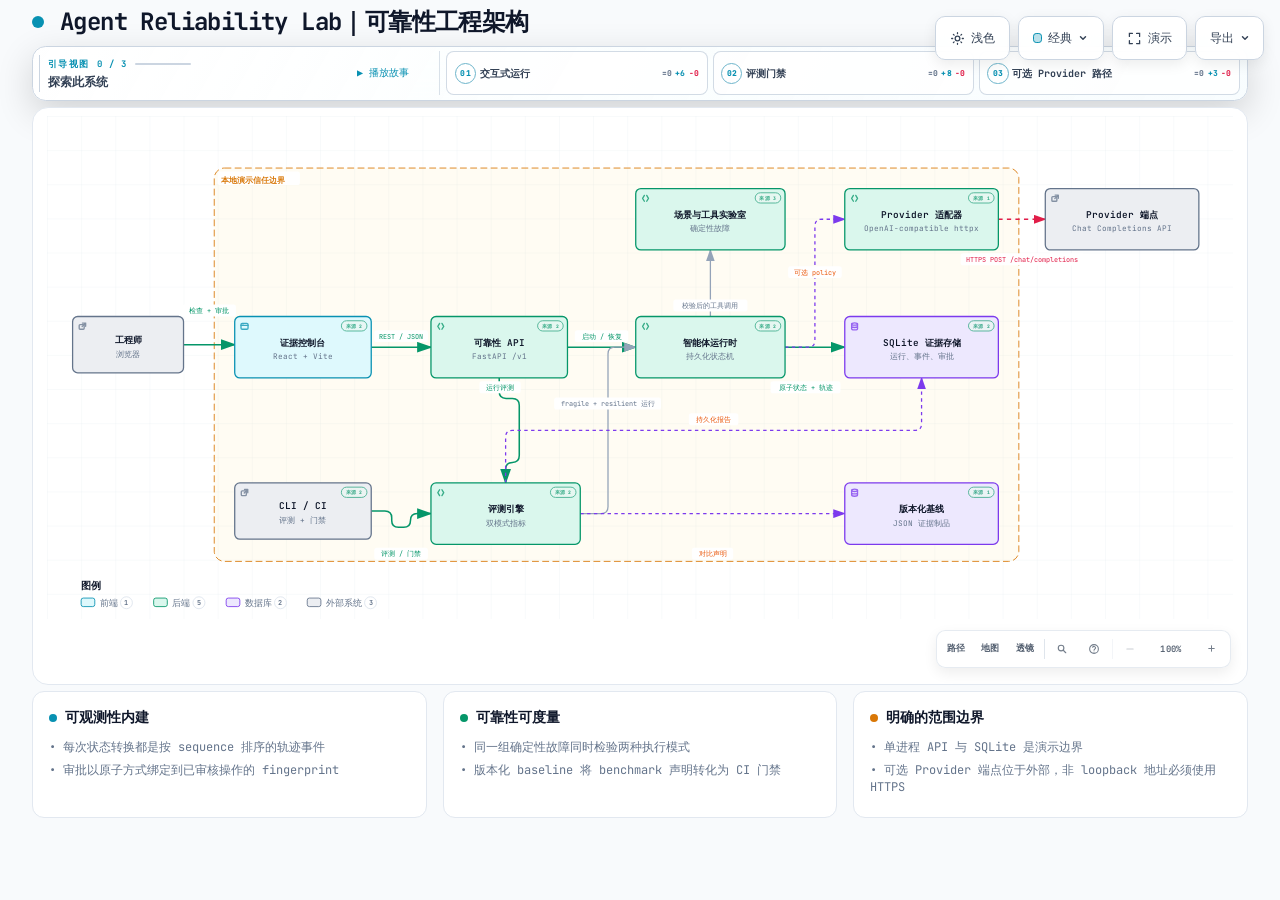
==== commit da802d91: "docs: bind Chinese release evidence" ====
--- a/docs/architecture/agent-reliability-lab-architecture.html
+++ b/docs/architecture/agent-reliability-lab-architecture.html
@@ -4960,7 +4960,7 @@
     </div>
 
     <script id="archify-guided-views-data" type="application/json">[{"id":"interactive-run","label":"交互式运行","focus":["operator","dashboard","api","runtime","scenario-tools","sqlite"],"note":"启动一次运行，将审批绑定到已审核操作，并检查其持久化轨迹。"},{"id":"evaluation-gate","label":"评测门禁","focus":["operator","dashboard","api","evaluator","runtime","scenario-tools","sqlite","baseline"],"note":"从 UI 或 CI 运行双模式评测，持久化证据，并与版本化基线对比执行门禁。"},{"id":"provider-path","label":"可选 Provider 路径","focus":["runtime","provider-adapter","provider-endpoint"],"note":"在本地信任边界之外，以有界 HTTPS 请求调用可选的 OpenAI-compatible policy。"}]</script>
-    <script id="archify-source-evidence-data" type="application/json">{"schemaVersion":1,"verified":true,"repository":{"url":"https://github.com/SCUliujiacheng/agent-reliability-lab","revision":"727f9614b60ddfd41adc1a7cb38e4c5c360ab3c3","shortRevision":"727f961"},"referenceCount":17,"nodes":{"dashboard":[{"path":"web/src/App.tsx","label":"dashboard shell","href":"https://github.com/SCUliujiacheng/agent-reliability-lab/blob/727f9614b60ddfd41adc1a7cb38e4c5c360ab3c3/web/src/App.tsx"},{"path":"web/src/components/TraceWaterfall.tsx","label":"trace evidence","href":"https://github.com/SCUliujiacheng/agent-reliability-lab/blob/727f9614b60ddfd41adc1a7cb38e4c5c360ab3c3/web/src/components/TraceWaterfall.tsx"}],"api":[{"path":"src/agent_reliability_lab/api/app.py","label":"HTTP entrypoint","href":"https://github.com/SCUliujiacheng/agent-reliability-lab/blob/727f9614b60ddfd41adc1a7cb38e4c5c360ab3c3/src/agent_reliability_lab/api/app.py"},{"path":"src/agent_reliability_lab/api/services.py","label":"API service boundary","href":"https://github.com/SCUliujiacheng/agent-reliability-lab/blob/727f9614b60ddfd41adc1a7cb38e4c5c360ab3c3/src/agent_reliability_lab/api/services.py"}],"runtime":[{"path":"src/agent_reliability_lab/runtime/orchestrator.py","label":"orchestrator","href":"https://github.com/SCUliujiacheng/agent-reliability-lab/blob/727f9614b60ddfd41adc1a7cb38e4c5c360ab3c3/src/agent_reliability_lab/runtime/orchestrator.py"},{"path":"src/agent_reliability_lab/runtime/service.py","label":"durable run service","href":"https://github.com/SCUliujiacheng/agent-reliability-lab/blob/727f9614b60ddfd41adc1a7cb38e4c5c360ab3c3/src/agent_reliability_lab/runtime/service.py"}],"sqlite":[{"path":"src/agent_reliability_lab/storage/store.py","label":"SQLite store","href":"https://github.com/SCUliujiacheng/agent-reliability-lab/blob/727f9614b60ddfd41adc1a7cb38e4c5c360ab3c3/src/agent_reliability_lab/storage/store.py"},{"path":"src/agent_reliability_lab/storage/models.py","label":"persistence schema","href":"https://github.com/SCUliujiacheng/agent-reliability-lab/blob/727f9614b60ddfd41adc1a7cb38e4c5c360ab3c3/src/agent_reliability_lab/storage/models.py"}],"scenario-tools":[{"path":"src/agent_reliability_lab/tools/gateway.py","label":"tool gateway","href":"https://github.com/SCUliujiacheng/agent-reliability-lab/blob/727f9614b60ddfd41adc1a7cb38e4c5c360ab3c3/src/agent_reliability_lab/tools/gateway.py"},{"path":"src/agent_reliability_lab/tools/faults.py","label":"fault injector","href":"https://github.com/SCUliujiacheng/agent-reliability-lab/blob/727f9614b60ddfd41adc1a7cb38e4c5c360ab3c3/src/agent_reliability_lab/tools/faults.py"},{"path":"scenarios/incident-response/timeout-recovery.yaml","label":"scenario contract","href":"https://github.com/SCUliujiacheng/agent-reliability-lab/blob/727f9614b60ddfd41adc1a7cb38e4c5c360ab3c3/scenarios/incident-response/timeout-recovery.yaml"}],"provider-adapter":[{"path":"src/agent_reliability_lab/providers/openai_compatible.py","label":"bounded provider adapter","href":"https://github.com/SCUliujiacheng/agent-reliability-lab/blob/727f9614b60ddfd41adc1a7cb38e4c5c360ab3c3/src/agent_reliability_lab/providers/openai_compatible.py"}],"cli":[{"path":"src/agent_reliability_lab/cli.py","label":"CLI entrypoint","href":"https://github.com/SCUliujiacheng/agent-reliability-lab/blob/727f9614b60ddfd41adc1a7cb38e4c5c360ab3c3/src/agent_reliability_lab/cli.py"},{"path":".github/workflows/ci.yml","label":"release gates","href":"https://github.com/SCUliujiacheng/agent-reliability-lab/blob/727f9614b60ddfd41adc1a7cb38e4c5c360ab3c3/.github/workflows/ci.yml"}],"evaluator":[{"path":"src/agent_reliability_lab/evaluation/runner.py","label":"evaluation runner","href":"https://github.com/SCUliujiacheng/agent-reliability-lab/blob/727f9614b60ddfd41adc1a7cb38e4c5c360ab3c3/src/agent_reliability_lab/evaluation/runner.py"},{"path":"src/agent_reliability_lab/evaluation/gate.py","label":"fail-closed gate","href":"https://github.com/SCUliujiacheng/agent-reliability-lab/blob/727f9614b60ddfd41adc1a7cb38e4c5c360ab3c3/src/agent_reliability_lab/evaluation/gate.py"}],"baseline":[{"path":"benchmarks/baseline-report.json","label":"versioned evidence","href":"https://github.com/SCUliujiacheng/agent-reliability-lab/blob/727f9614b60ddfd41adc1a7cb38e4c5c360ab3c3/benchmarks/baseline-report.json"}]}}</script>
+    <script id="archify-source-evidence-data" type="application/json">{"schemaVersion":1,"verified":true,"repository":{"url":"https://github.com/SCUliujiacheng/agent-reliability-lab-zh","revision":"61682da932ab3f55596a22747cf6d64c90ae106e","shortRevision":"61682da"},"referenceCount":17,"nodes":{"dashboard":[{"path":"web/src/App.tsx","label":"dashboard shell","href":"https://github.com/SCUliujiacheng/agent-reliability-lab-zh/blob/61682da932ab3f55596a22747cf6d64c90ae106e/web/src/App.tsx"},{"path":"web/src/components/TraceWaterfall.tsx","label":"trace evidence","href":"https://github.com/SCUliujiacheng/agent-reliability-lab-zh/blob/61682da932ab3f55596a22747cf6d64c90ae106e/web/src/components/TraceWaterfall.tsx"}],"api":[{"path":"src/agent_reliability_lab/api/app.py","label":"HTTP entrypoint","href":"https://github.com/SCUliujiacheng/agent-reliability-lab-zh/blob/61682da932ab3f55596a22747cf6d64c90ae106e/src/agent_reliability_lab/api/app.py"},{"path":"src/agent_reliability_lab/api/services.py","label":"API service boundary","href":"https://github.com/SCUliujiacheng/agent-reliability-lab-zh/blob/61682da932ab3f55596a22747cf6d64c90ae106e/src/agent_reliability_lab/api/services.py"}],"runtime":[{"path":"src/agent_reliability_lab/runtime/orchestrator.py","label":"orchestrator","href":"https://github.com/SCUliujiacheng/agent-reliability-lab-zh/blob/61682da932ab3f55596a22747cf6d64c90ae106e/src/agent_reliability_lab/runtime/orchestrator.py"},{"path":"src/agent_reliability_lab/runtime/service.py","label":"durable run service","href":"https://github.com/SCUliujiacheng/agent-reliability-lab-zh/blob/61682da932ab3f55596a22747cf6d64c90ae106e/src/agent_reliability_lab/runtime/service.py"}],"sqlite":[{"path":"src/agent_reliability_lab/storage/store.py","label":"SQLite store","href":"https://github.com/SCUliujiacheng/agent-reliability-lab-zh/blob/61682da932ab3f55596a22747cf6d64c90ae106e/src/agent_reliability_lab/storage/store.py"},{"path":"src/agent_reliability_lab/storage/models.py","label":"persistence schema","href":"https://github.com/SCUliujiacheng/agent-reliability-lab-zh/blob/61682da932ab3f55596a22747cf6d64c90ae106e/src/agent_reliability_lab/storage/models.py"}],"scenario-tools":[{"path":"src/agent_reliability_lab/tools/gateway.py","label":"tool gateway","href":"https://github.com/SCUliujiacheng/agent-reliability-lab-zh/blob/61682da932ab3f55596a22747cf6d64c90ae106e/src/agent_reliability_lab/tools/gateway.py"},{"path":"src/agent_reliability_lab/tools/faults.py","label":"fault injector","href":"https://github.com/SCUliujiacheng/agent-reliability-lab-zh/blob/61682da932ab3f55596a22747cf6d64c90ae106e/src/agent_reliability_lab/tools/faults.py"},{"path":"scenarios/incident-response/timeout-recovery.yaml","label":"scenario contract","href":"https://github.com/SCUliujiacheng/agent-reliability-lab-zh/blob/61682da932ab3f55596a22747cf6d64c90ae106e/scenarios/incident-response/timeout-recovery.yaml"}],"provider-adapter":[{"path":"src/agent_reliability_lab/providers/openai_compatible.py","label":"bounded provider adapter","href":"https://github.com/SCUliujiacheng/agent-reliability-lab-zh/blob/61682da932ab3f55596a22747cf6d64c90ae106e/src/agent_reliability_lab/providers/openai_compatible.py"}],"cli":[{"path":"src/agent_reliability_lab/cli.py","label":"CLI entrypoint","href":"https://github.com/SCUliujiacheng/agent-reliability-lab-zh/blob/61682da932ab3f55596a22747cf6d64c90ae106e/src/agent_reliability_lab/cli.py"},{"path":".github/workflows/ci.yml","label":"release gates","href":"https://github.com/SCUliujiacheng/agent-reliability-lab-zh/blob/61682da932ab3f55596a22747cf6d64c90ae106e/.github/workflows/ci.yml"}],"evaluator":[{"path":"src/agent_reliability_lab/evaluation/runner.py","label":"evaluation runner","href":"https://github.com/SCUliujiacheng/agent-reliability-lab-zh/blob/61682da932ab3f55596a22747cf6d64c90ae106e/src/agent_reliability_lab/evaluation/runner.py"},{"path":"src/agent_reliability_lab/evaluation/gate.py","label":"fail-closed gate","href":"https://github.com/SCUliujiacheng/agent-reliability-lab-zh/blob/61682da932ab3f55596a22747cf6d64c90ae106e/src/agent_reliability_lab/evaluation/gate.py"}],"baseline":[{"path":"benchmarks/baseline-report.json","label":"versioned evidence","href":"https://github.com/SCUliujiacheng/agent-reliability-lab-zh/blob/61682da932ab3f55596a22747cf6d64c90ae106e/benchmarks/baseline-report.json"}]}}</script>
     <script id="archify-i18n-data" type="application/json">{"locale":"zh-CN","messages":{"viewer.kind.frontend":"前端","viewer.kind.backend":"后端","viewer.kind.database":"数据库","viewer.kind.cloud":"云服务","viewer.kind.security":"安全","viewer.kind.messagebus":"消息总线","viewer.kind.external":"外部系统","viewer.kind.neutral":"中性","viewer.kind.node":"节点","viewer.kind.start":"开始","viewer.kind.active":"活动","viewer.kind.waiting":"等待","viewer.kind.decision":"决策","viewer.kind.success":"成功","viewer.kind.failure":"失败","viewer.toolbar.actions":"图表操作","viewer.theme.toggle.title":"切换主题（T）","viewer.theme.toggle":"切换颜色主题","viewer.theme.dark":"深色","viewer.theme.light":"浅色","viewer.preset.choose.title":"选择视觉风格（S 循环切换）","viewer.preset.choose":"选择视觉风格","viewer.preset.style":"风格","viewer.preset.menu":"视觉风格","viewer.preset.identity":"视觉表达","viewer.preset.cycles":"S 循环切换","viewer.preset.classic":"经典","viewer.preset.classic.short":"经典","viewer.preset.classic.hint":"稳定的技术默认风格","viewer.preset.flow":"信号流","viewer.preset.flow.short":"流动","viewer.preset.flow.hint":"突出动态流向","viewer.preset.blueprint":"蓝图","viewer.preset.blueprint.hint":"工程评审","viewer.preset.editorial":"编辑风格","viewer.preset.editorial.hint":"适合发布与上线说明","viewer.preset.badge.signalFlow":"信号流","viewer.preset.badge.blueprint":"蓝图 / 修订 01","viewer.preset.badge.editorial":"编辑风格 / 现场笔记","viewer.preset.badge.editorialPlate":"ARCHIFY / 图版 04","viewer.preset.current":"当前视觉风格：{style}。选择视觉风格","viewer.motion.live":"动态","viewer.motion.still":"静态","viewer.motion.pause":"暂停动效","viewer.motion.resume":"恢复动效","viewer.motion.reduced":"已根据减少动态效果偏好暂停动效","viewer.motion.hidden":"页面不可见时已暂停动效","viewer.motion.yielding":"暂停动效；当前让位于{owner}","viewer.motion.yielding.title":"动态预览已启用 · 正在让位于{owner}","viewer.owner.story":"引导故事","viewer.owner.chapter":"当前章节","viewer.owner.chapterPreview":"章节差异预览","viewer.owner.handoff":"章节交接","viewer.owner.route":"路径探测","viewer.owner.lens":"语义透镜","viewer.owner.relationship":"关系预览","viewer.owner.intent":"意图追踪","viewer.owner.focus":"语义聚焦","viewer.owner.legend":"图例预览","viewer.owner.reader":"读者交互","viewer.present.enter":"进入演示模式","viewer.present.enter.title":"演示模式（F）","viewer.present.exit":"退出演示模式","viewer.present.exit.title":"退出演示模式（F 或 Escape）","viewer.present.present":"演示","viewer.present.exit.label":"退出","viewer.export.button":"导出","viewer.export.button.title":"导出图表（E）","viewer.export.diagram":"导出图表","viewer.export.menu":"导出","viewer.export.subtitle":"便携、整洁的输出","viewer.export.share":"分享","viewer.export.shareCard":"分享卡片","viewer.export.routeShareCard":"路径分享卡片","viewer.export.reachShareCard":"可达范围分享卡片","viewer.export.copyShareCard":"复制分享卡片","viewer.export.copyDiagram":"复制图表","viewer.export.clipboardPng":"复制 PNG 到剪贴板","viewer.export.raster":"位图","viewer.export.image":"图像","viewer.export.lossless":"无损图像","viewer.export.compact":"紧凑图像","viewer.export.modern":"现代图像格式","viewer.export.vectorMotion":"矢量与动效","viewer.export.vectorMotion.heading":"矢量与动效","viewer.export.editable":"可编辑矢量图","viewer.export.motion6s":"6 秒动效","viewer.export.unsupported":"当前浏览器不支持","viewer.export.clipboardUnsupported":"当前浏览器不支持写入图片剪贴板","viewer.export.clipboardUnsupported.period":"当前浏览器不支持写入图片剪贴板。","viewer.export.clipboardUnsupported.short":"此浏览器不支持写入图片剪贴板。","viewer.export.motionUnavailable":"当前浏览器无法录制动效","viewer.export.webmUnavailable":"当前浏览器不支持 WebM","viewer.export.failed":"导出失败：{message}","viewer.export.unknownVariant":"未知的分享卡片类型：{variant}","viewer.export.routeRequired":"请先追踪路径，再导出路径分享卡片","viewer.export.reachRequired":"请先追踪编写可达范围，再导出可达范围分享卡片","viewer.export.unknown":"未知错误","viewer.export.routeFailed":"路径分享卡片导出失败：{message}","viewer.export.reachFailed":"可达范围分享卡片导出失败：{message}","viewer.export.copyFailed":"复制失败：{message}","viewer.export.copiedPng":"已将 PNG 复制到剪贴板","viewer.export.copiedShare":"已复制分享卡片","viewer.export.downloadedShare":"已下载分享卡片","viewer.export.downloadedRoute":"已下载路径分享卡片","viewer.export.downloadedReach":"已下载可达范围分享卡片","viewer.export.downloadedWebm":"已下载 WebM","viewer.export.recording":"正在录制 6 秒动效…","viewer.export.card.routeSummary.one":"路径：{source} → {target} · {count} 个有向跳转","viewer.export.card.routeSummary.other":"路径：{source} → {target} · {count} 个有向跳转","viewer.export.card.reachSummary":"从{origin}开始的编写{direction} · {nodes} · {links} · 最深 {hops}","viewer.export.card.node.one":"{count} 个节点","viewer.export.card.node.other":"{count} 个节点","viewer.export.card.link.one":"{count} 条连接","viewer.export.card.link.other":"{count} 条连接","viewer.export.card.hop.one":"{count} 跳","viewer.export.card.hop.other":"{count} 跳","viewer.export.card.routeBadge":"ARCHIFY · 路径 · {hops}","viewer.export.card.reachBadge":"ARCHIFY · {direction}可达范围","viewer.export.card.defaultBadge":"ARCHIFY · {preset} · {theme}","viewer.export.direction.upstream":"上游","viewer.export.direction.downstream":"下游","viewer.export.error.canvasUnavailable":"无法为{label}使用画布","viewer.export.error.contextUnavailable":"无法为{label}创建二维画布上下文","viewer.export.error.toBlobUnavailable":"{label}无法使用 canvas.toBlob","viewer.export.error.toBlobNull":"{label}的 canvas.toBlob 未返回数据","viewer.export.error.variantsCombined":"无法同时组合多种分享卡片类型","viewer.export.error.viewerState":"分享卡片导出无法移除临时 Viewer 状态","viewer.export.error.routeState":"路径卡片导出无法安全保留已解析路径","viewer.export.error.reachState":"可达范围卡片导出无法安全保留编写的可达范围","viewer.export.error.webmRequirements":"WebM 动效导出需要追踪动画及浏览器 MediaRecorder 支持","viewer.export.error.mediaRecorder":"MediaRecorder 录制失败","viewer.export.error.emptyWebm":"MediaRecorder 生成了空的 WebM","viewer.export.error.webmBackground":"无法为 WebM 导出加载 SVG 背景","viewer.guided.region":"图表引导视图","viewer.guided.previous":"上一个引导视图","viewer.guided.previous.title":"上一个引导视图（[）","viewer.guided.next":"下一个引导视图","viewer.guided.next.title":"下一个引导视图（]）","viewer.guided.views":"引导视图","viewer.guided.explore":"探索此系统","viewer.guided.intro":"沿精选路径逐步查看，而不改变源图表。","viewer.guided.trail":"故事轨迹","viewer.guided.beat":"节点","viewer.guided.nextBeat":"下一步","viewer.guided.play":"播放引导故事","viewer.guided.play.title":"播放引导故事（P）","viewer.guided.pause":"暂停引导故事","viewer.guided.pause.title":"暂停引导故事（P）","viewer.guided.replay":"重播引导故事","viewer.guided.replay.title":"重播引导故事（P）","viewer.guided.playStory":"播放故事","viewer.guided.pauseStory":"暂停","viewer.guided.replayStory":"重播故事","viewer.guided.motionUnavailable":"静态模式下无法播放故事","viewer.guided.enableMotion":"切换为动态模式以播放引导故事","viewer.guided.selectBeatLink":"选择故事节点以复制其精确链接","viewer.guided.copyMoment":"复制此刻","viewer.guided.momentCopied":"已复制时刻链接","viewer.guided.momentCopyFailed":"无法复制故事时刻链接","viewer.guided.copied":"已复制","viewer.guided.copyFailed":"复制失败","viewer.guided.showAll":"显示全部","viewer.guided.showAll.aria":"显示完整图表","viewer.guided.chapters":"故事章节","viewer.guided.storyTrail":"{label}的故事轨迹：{count} 个节点","viewer.guided.chapter.open":"打开第 {index}/{total} 章：{label}，{count} 个停靠点","viewer.guided.chapter.current":"当前第 {index}/{total} 章：{label}，{count} 个停靠点","viewer.guided.chapter.selectedNodes":"已选择 {count} 个节点","viewer.guided.chapter.stops":"{count} 个停靠点","viewer.guided.chapter.stop.one":"{count} 个停靠点","viewer.guided.chapter.stop.other":"{count} 个停靠点","viewer.guided.chapter.current.title":"{label} — 当前章节，{count} 个停靠点","viewer.guided.chapter.delta.expanded":"{stay} 个保留，{enter} 个进入，{leave} 个离开","viewer.guided.chapter.delta.aria":"打开第 {index}/{total} 章：{label}。章节聚焦差异：{delta}","viewer.guided.chapter.delta.title":"{label} — 章节聚焦 {delta}","viewer.guided.handoff":"{from} → {to} · 经由{label}","viewer.guided.share.chapter":"章节 {index} / {total}","viewer.guided.share.initial":"章节 01 / 01","viewer.guided.share.default":"引导章节","viewer.guided.state.ready":"就绪","viewer.guided.state.playing":"播放中","viewer.guided.state.settled":"已完成","viewer.guided.state.paused":"已暂停","viewer.guided.state.pinned":"已固定","viewer.guided.state.still":"静态","viewer.guided.share.step":"步骤 {index} / {total} · {label}","viewer.guided.share.staticMoment":"{step} · 静态时刻","viewer.guided.share.complete":"{count} 个步骤已完成 · {note}","viewer.guided.share.settled":"路径已稳定，可供阅读。","viewer.guided.share.staticPath":"{count} 个步骤 · 静态路径","viewer.guided.share.ready":"{count} 个步骤 · 就绪","viewer.guided.share.aria":"{state}，第 {index}/{total} 章：{label}。{beat}。{route}","viewer.guided.beat.start":"节点 {index} / {total} · {label} · 起点","viewer.guided.beat.forward":"节点 {index} / {total} · {from} → {to}","viewer.guided.beat.reverse":"节点 {index} / {total} · {from} → {to} · 反向编写连接","viewer.guided.beat.multiple":"节点 {index} / {total} · {from} ⇄ {to} · {count} 条编写连接","viewer.guided.beat.group":"节点 {index} / {total} · {from} · {to} · 分组 · 无直接连接","viewer.guided.beat.aria.prefix":"故事节点 {index}/{total}：{label}。","viewer.guided.beat.aria.start":"起点。","viewer.guided.beat.aria.forward":"从{from}经一条正向编写关系到达。","viewer.guided.beat.aria.reverse":"从{from}出发；编写关系实际由{to}指向{from}。","viewer.guided.beat.aria.multiple":"从{from}经 {count} 条编写关系到达；不使用任意动效。","viewer.guided.beat.aria.group":"与{from}分组展示，没有直接编写关系。","viewer.guided.caption.start":"起点","viewer.guided.caption.grouped":"分组过渡 · 无直接编写连接","viewer.guided.caption.more":" +另外 {count} 条","viewer.guided.caption.reverse":"反向编写关系","viewer.guided.caption.relationships":"{count} 条编写关系","viewer.guided.caption.relationship":"编写关系","viewer.guided.caption.direction":"编写方向：{from} → {to}","viewer.guided.caption.starting":"编写起点","viewer.guided.beatLink":"复制当前故事时刻链接：第 {index}/{total} 个节点：{label}","viewer.guided.noStory":"此图表没有编写引导故事。","viewer.guide.eyebrow":"图表指南","viewer.guide.close":"关闭图表指南","viewer.guide.inspecting":"正在检查已编译语义","viewer.guide.actions":"图表探索操作","viewer.guide.find":"查找任意节点","viewer.guide.find.hint":"搜索标签、职责、类型和稳定 ID。","viewer.guide.route":"追踪路径","viewer.guide.route.aria":"追踪有向路径","viewer.guide.route.hint":"查看两个语义节点如何按编写方向连接。","viewer.guide.map":"查看完整系统","viewer.guide.map.hint":"打开带实时视口和稳定节点的语义雷达。","viewer.guide.lens":"比较语义类型","viewer.guide.lens.hint":"统计角色、显示流量并比较直接编写的连接。","viewer.guide.story":"播放引导故事","viewer.guide.story.hint":"浏览已编写的章节和真实关系。","viewer.guide.present":"进入演示模式","viewer.guide.present.hint":"让实时图表占满视口，同时不改变导出。","viewer.guide.shortcuts":"其他键盘快捷键","viewer.guide.shortcut.export":"导出","viewer.guide.shortcut.theme":"主题","viewer.guide.shortcut.style":"风格","viewer.guide.shortcut.reset":"重置","viewer.guide.shortcut.zoomIn":"放大","viewer.guide.shortcut.zoomOut":"缩小","viewer.guide.shortcut.close":"关闭","viewer.guide.facts":"{nodes} · {relationships} · {views}","viewer.guide.fact.node.one":"{count} 个语义节点","viewer.guide.fact.node.other":"{count} 个语义节点","viewer.guide.fact.relationship.one":"{count} 条关系","viewer.guide.fact.relationship.other":"{count} 条关系","viewer.guide.fact.view.one":"{count} 个引导视图","viewer.guide.fact.view.other":"{count} 个引导视图","viewer.guide.story.available.one":"浏览 {count} 个已编写章节及其真实关系。","viewer.guide.story.available.other":"浏览 {count} 个已编写章节及其真实关系。","viewer.guide.story.unavailable":"此图表没有编写引导故事。","viewer.guide.open":"打开图表指南","viewer.guide.noStory":"此图表没有编写引导故事。","viewer.finder.title":"查找节点","viewer.finder.close":"关闭节点查找器","viewer.finder.placeholder":"搜索标签或 ID","viewer.finder.search":"搜索图表节点","viewer.finder.results":"图表节点","viewer.finder.empty":"没有匹配的节点","viewer.finder.result.focus":"聚焦{label}","viewer.finder.result.routeStart":"选择{label}作为路径起点","viewer.finder.result.routeTarget":"选择{label}作为路径终点，{links}","viewer.finder.status.empty":"没有匹配的节点","viewer.finder.status.count.one":"{count} 个匹配节点","viewer.finder.status.count.other":"{count} 个匹配节点","viewer.finder.noun.nodes":"个节点","viewer.finder.link.one":"{count} 条连接","viewer.finder.link.other":"{count} 条连接","viewer.finder.result.focus.one":"聚焦{label}，{count} 条相关连接","viewer.finder.result.focus.other":"聚焦{label}，{count} 条相关连接","viewer.finder.status.filtered":"{visible}/{available} {noun}","viewer.finder.status.all":"{available} {noun}","viewer.passport.eyebrow":"语义护照","viewer.passport.metadata":"节点元数据","viewer.passport.evidence":"已验证的源代码证据","viewer.passport.verified":"已验证来源","viewer.passport.reach":"编写可达范围","viewer.passport.reach.trace":"追踪编写的可达性","viewer.passport.upstream":"上游","viewer.passport.downstream":"下游","viewer.passport.upstream.trace":"追踪上游编写可达性","viewer.passport.downstream.trace":"追踪下游编写可达性","viewer.passport.close":"关闭语义护照","viewer.passport.copy":"复制链接","viewer.passport.copy.focus":"复制聚焦节点的链接","viewer.passport.relations":"关系","viewer.passport.relations.show":"显示关联关系","viewer.passport.relations.hide":"隐藏关联关系","viewer.passport.relations.list":"关联关系","viewer.passport.copyRelation":"复制关系","viewer.passport.copyNode":"复制节点","viewer.passport.copyPinned":"复制固定关系的链接","viewer.passport.copySource":"复制来源节点的链接","viewer.passport.copy.focused.success":"已复制聚焦节点链接","viewer.passport.copy.pinned.success":"已复制固定关系链接","viewer.passport.copy.focused.failed":"无法复制聚焦节点链接","viewer.passport.copy.pinned.failed":"无法复制固定关系链接","viewer.passport.relationship.none":"没有关联关系","viewer.passport.relationship.count.one":"{count} 条关系","viewer.passport.relationship.count.other":"{count} 条关系","viewer.passport.relationship.show.one":"显示 {count} 条关联关系","viewer.passport.relationship.show.other":"显示 {count} 条关联关系","viewer.passport.relationship.summary":"{out} 条出向 · {in} 条入向{loops}","viewer.passport.relationship.loops":" · {count} 条自环","viewer.passport.relationship.explorer":"直接关系浏览器","viewer.passport.relationship.help":"使用方向键浏览关系。按 Enter 或空格键固定详情；按 Escape 清除。","viewer.passport.relationship.loopsBack":"回环","viewer.passport.relationship.connectsTo":"连接到","viewer.passport.relationship.connectsFrom":"连接自","viewer.passport.relationship.pinned":"已固定关系 · {from} → {to} · {label}","viewer.passport.relationship.inspect":"检查第 {index}/{total} 条关系：{from} 到 {to}，{label}。按 Enter 查看详情。","viewer.passport.relationship.group.out":"出向","viewer.passport.relationship.group.in":"入向","viewer.passport.relationship.group.loop":"自环","viewer.passport.relationship.row":"{group}：{relationship}，{neighbor}","viewer.passport.relationship.direction.out":"出 →","viewer.passport.relationship.direction.in":"← 入","viewer.passport.relationship.direction.loop":"自环","viewer.passport.sourceCount.one":"{count} 个已验证来源引用","viewer.passport.sourceCount.other":"{count} 个已验证来源引用","viewer.passport.sourceMarker":"来源","viewer.passport.beacon.one":"{count} 个已验证来源；聚焦此节点以检查","viewer.passport.beacon.other":"{count} 个已验证来源；聚焦此节点以检查","viewer.passport.repository.open":"打开已验证的仓库修订版本 {revision}","viewer.passport.source.open":"打开修订版本 {revision} 中已验证的来源 {path}","viewer.passport.source.openLink":"打开 ↗","viewer.passport.reach.upstream.one":"追踪 {count} 个上游编写节点","viewer.passport.reach.upstream.other":"追踪 {count} 个上游编写节点","viewer.passport.reach.downstream.one":"追踪 {count} 个下游编写节点","viewer.passport.reach.downstream.other":"追踪 {count} 个下游编写节点","viewer.passport.reach.noUpstream":"没有上游编写节点","viewer.passport.reach.noDownstream":"没有下游编写节点","viewer.passport.reach.status":"{direction} · {nodes} 个节点 · {links} 条连接 · 最深 {hops} 跳","viewer.route.eyebrow":"路径探测","viewer.route.start":"选择起点节点","viewer.route.start.find":"查找起点","viewer.route.start.find.aria":"查找路径起点","viewer.route.copy":"复制链接","viewer.route.copy.aria":"复制已追踪路径的链接","viewer.route.clear":"清除","viewer.route.clear.aria":"清除路径探测","viewer.route.traced":"已追踪路径","viewer.route.pickTwo":"在图表中选择两个语义节点","viewer.route.pickOne":"在图表中选择一个语义节点","viewer.route.controls":"路径旅程控制","viewer.route.previous":"上一个路径位置","viewer.route.play":"播放路径旅程","viewer.route.pause":"暂停路径旅程","viewer.route.replay":"重播路径旅程","viewer.route.next":"下一个路径位置","viewer.route.journey":"旅程","viewer.route.pause.label":"暂停","viewer.route.replay.label":"重播","viewer.route.overview":"总览","viewer.route.overview.aria":"显示完整路径总览","viewer.route.instructions":"先选择来源，再选择目标；方向很重要。","viewer.route.destination":"选择从{label}出发的目标","viewer.route.destination.find":"查找目标","viewer.route.destination.find.aria":"查找可达的路径目标","viewer.route.differentDestination":"选择其他目标","viewer.route.distinct":"一条路径需要两个不同的语义节点。","viewer.route.unreachable":"没有通往{label}的有向路径","viewer.route.unreachable.detail":"从{source}无法到达{target}。请选择高亮的目标。","viewer.route.start.instructions":"选择来源。下一步只会显示有向可达的目标。","viewer.route.copy.success":"已复制路径链接","viewer.route.copy.failed":"无法复制路径链接","viewer.route.position":"路径位置 {index}/{total}：{label}","viewer.route.step":"第 {index}/{total} 步 · {phase} · {label}","viewer.route.motionRequired":"自动旅程需要动态模式","viewer.route.trigger.clear":"清除已追踪路径","viewer.route.overview.status":"{nodes} · {hops} · 最短编写路径","viewer.route.overview.node.one":"{count} 个节点","viewer.route.overview.node.other":"{count} 个节点","viewer.route.overview.hop.one":"{count} 个有向跳转","viewer.route.overview.hop.other":"{count} 个有向跳转","viewer.route.phase.playing":"播放中","viewer.route.phase.complete":"已完成","viewer.route.phase.inspecting":"检查中","viewer.route.destination.count.one":"有 {count} 个有向目标可用。请选择高亮节点。","viewer.route.destination.count.other":"有 {count} 个有向目标可用。请选择高亮节点。","viewer.route.noOutgoing":"此处没有可用的出向路径。请清除后选择其他来源。","viewer.route.result.title":"{source} 到 {target}","viewer.route.finder.source.title":"选择路径起点","viewer.route.finder.source.placeholder":"搜索路径来源","viewer.route.finder.source.empty":"没有匹配的路径来源","viewer.route.finder.source.results":"可作为路径起点的节点","viewer.route.finder.source.noun":"个路径来源","viewer.route.finder.source.badge":"起点","viewer.route.finder.target.title":"从{label}出发的目标","viewer.route.finder.target.placeholder":"搜索可达目标","viewer.route.finder.target.empty":"没有匹配的可达目标","viewer.route.finder.target.results":"可达路径目标","viewer.route.finder.target.noun":"个可达目标","viewer.route.hop.one":"{count} 跳","viewer.route.hop.other":"{count} 跳","viewer.lens.eyebrow":"语义透镜","viewer.lens.title":"比较系统角色","viewer.lens.close":"关闭语义透镜","viewer.lens.instruction":"最多选择两种语义类型。选择一种可显示其真实流量；选择两种只比较直接编写的关系。","viewer.lens.kinds":"语义类型","viewer.lens.choose":"选择一种类型以检查其节点和相连关系。","viewer.lens.copy":"复制语义透镜链接","viewer.lens.clear":"清除语义透镜","viewer.lens.open":"打开语义透镜","viewer.lens.openActive":"打开当前语义透镜","viewer.lens.legend":"语义图例","viewer.lens.legend.inspect.one":"检查{label}，{count} 个节点","viewer.lens.legend.inspect.other":"检查{label}，{count} 个节点","viewer.lens.kind.count.one":"{label}，{count} 个节点","viewer.lens.kind.count.other":"{label}，{count} 个节点","viewer.lens.compare.one":"{first} → {second}：{forward} · {second} → {first}：{reverse} · 共 {count} 条直接关系","viewer.lens.compare.other":"{first} → {second}：{forward} · {second} → {first}：{reverse} · 共 {count} 条直接关系","viewer.lens.single":"{nodes} · {relationships} · 已连接节点保持可见","viewer.lens.node.one":"{count} 个{label}节点","viewer.lens.node.other":"{count} 个{label}节点","viewer.lens.relationship.one":"{count} 条相连关系","viewer.lens.relationship.other":"{count} 条相连关系","viewer.radar.title":"语义雷达","viewer.radar.building":"正在构建总览","viewer.radar.openFull":"打开完整语义雷达","viewer.radar.open":"打开雷达","viewer.radar.close":"关闭语义雷达","viewer.radar.surface":"图表总览。点击节点进行聚焦，或使用方向键平移。","viewer.radar.click":"点击节点","viewer.radar.drag":"拖动平移","viewer.radar.space":"语义雷达需要更多地图可见空间。","viewer.radar.nodes":"语义图表雷达节点","viewer.radar.focus":"从语义雷达聚焦{label}","viewer.radar.status":"{count} 个节点 · {viewport}","viewer.radar.fullMap":"{count} 个节点 · 完整地图","viewer.radar.compacted":"已收紧雷达，避免遮挡语义护照或地图控件。","viewer.radar.cancelWaiting":"取消等待更多地图空间的语义雷达","viewer.radar.needsSpace":"语义雷达需要更多可见地图空间","viewer.radar.viewport.full":"完整地图","viewer.radar.viewport.width":"宽度 {percent}%","viewer.radar.viewport.scale":"视口 {percent}%","viewer.nav.controls":"图表视图控制","viewer.nav.route":"追踪有向路径","viewer.nav.route.title":"追踪路径（R）","viewer.nav.route.short":"路径","viewer.nav.radar":"打开语义雷达","viewer.nav.radar.title":"语义雷达（M）","viewer.nav.radar.short":"地图","viewer.nav.lens":"打开语义透镜","viewer.nav.lens.title":"语义透镜（L）","viewer.nav.lens.short":"透镜","viewer.nav.find":"查找节点","viewer.nav.find.title":"查找节点（/）","viewer.nav.guide":"打开图表指南","viewer.nav.guide.title":"图表指南（?）","viewer.nav.zoomOut":"缩小","viewer.nav.zoomOut.title":"缩小（-）","viewer.nav.reset":"重置图表视图","viewer.nav.reset.title":"重置视图（0）","viewer.nav.read":"阅读","viewer.nav.zoomIn":"放大","viewer.nav.zoomIn.title":"放大（+）","viewer.nav.camera":"{hint}。重置图表视图","viewer.nav.camera.title":"{semantic}{hint} · 重置视图（0）","viewer.nav.camera.semantic":"语义相机已启用 · ","viewer.nav.level.map":"概览","viewer.nav.level.read":"阅读","viewer.nav.level.full":"完整","viewer.nav.level.auto":"自动","viewer.nav.detail.map":"放大以显示关系标签和节点上下文","viewer.nav.detail.read":"再次放大以显示标签和注释","viewer.nav.detail.full":"完整图表详情","viewer.intent.summary":"{label}。{out} 条出向，{in} 条入向{loops}。共 {total} 条连接。按 Enter 查看详情。","viewer.intent.loops":"，{count} 条自环","viewer.common.copied":"已复制","viewer.common.copyFailed":"复制失败","viewer.common.copyLink":"复制链接","viewer.common.clear":"清除","viewer.common.close":"关闭"}}</script>
     <div class="guided-views no-print" id="guided-views" hidden aria-label="图表引导视图">
       <button id="guided-view-prev" type="button" aria-label="上一个引导视图" title="上一个引导视图（[）">&#8592;</button>
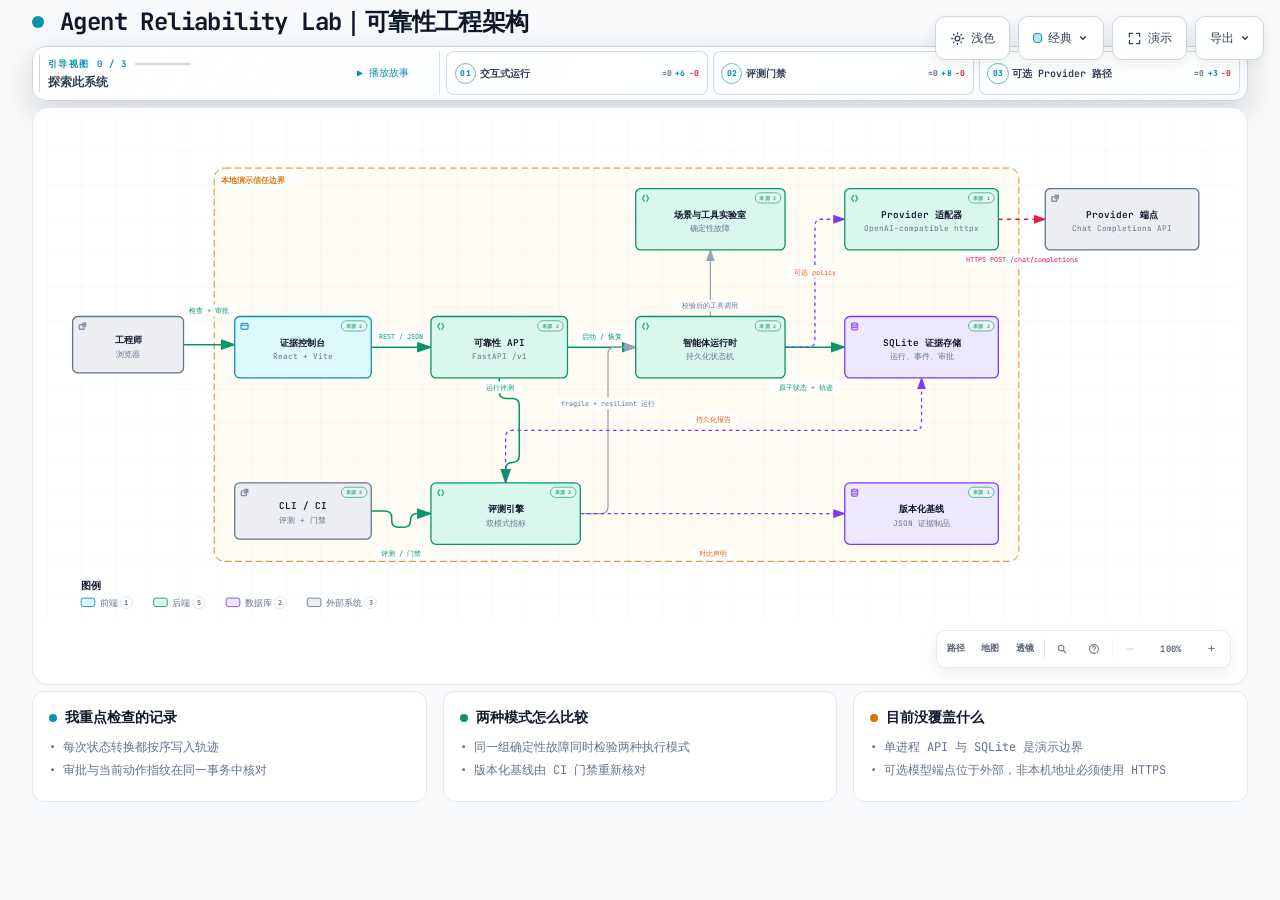
==== commit 3c19ee95: "docs: replace template language with concrete notes" ====
--- a/docs/architecture/agent-reliability-lab-architecture.html
+++ b/docs/architecture/agent-reliability-lab-architecture.html
@@ -5450,33 +5450,33 @@
       <div class="card">
         <div class="card-header">
           <div class="card-dot cyan"></div>
-          <h3>可观测性内建</h3>
+          <h3>我重点检查的记录</h3>
         </div>
         <ul>
-          <li>&bull; 每次状态转换都是按 sequence 排序的轨迹事件</li>
-          <li>&bull; 审批以原子方式绑定到已审核操作的 fingerprint</li>
+          <li>&bull; 每次状态转换都按序写入轨迹</li>
+          <li>&bull; 审批与当前动作指纹在同一事务中核对</li>
         </ul>
       </div>
 
       <div class="card">
         <div class="card-header">
           <div class="card-dot emerald"></div>
-          <h3>可靠性可度量</h3>
+          <h3>两种模式怎么比较</h3>
         </div>
         <ul>
           <li>&bull; 同一组确定性故障同时检验两种执行模式</li>
-          <li>&bull; 版本化 baseline 将 benchmark 声明转化为 CI 门禁</li>
+          <li>&bull; 版本化基线由 CI 门禁重新核对</li>
         </ul>
       </div>
 
       <div class="card">
         <div class="card-header">
           <div class="card-dot amber"></div>
-          <h3>明确的范围边界</h3>
+          <h3>目前没覆盖什么</h3>
         </div>
         <ul>
           <li>&bull; 单进程 API 与 SQLite 是演示边界</li>
-          <li>&bull; 可选 Provider 端点位于外部，非 loopback 地址必须使用 HTTPS</li>
+          <li>&bull; 可选模型端点位于外部，非本机地址必须使用 HTTPS</li>
         </ul>
       </div>
     </div>
